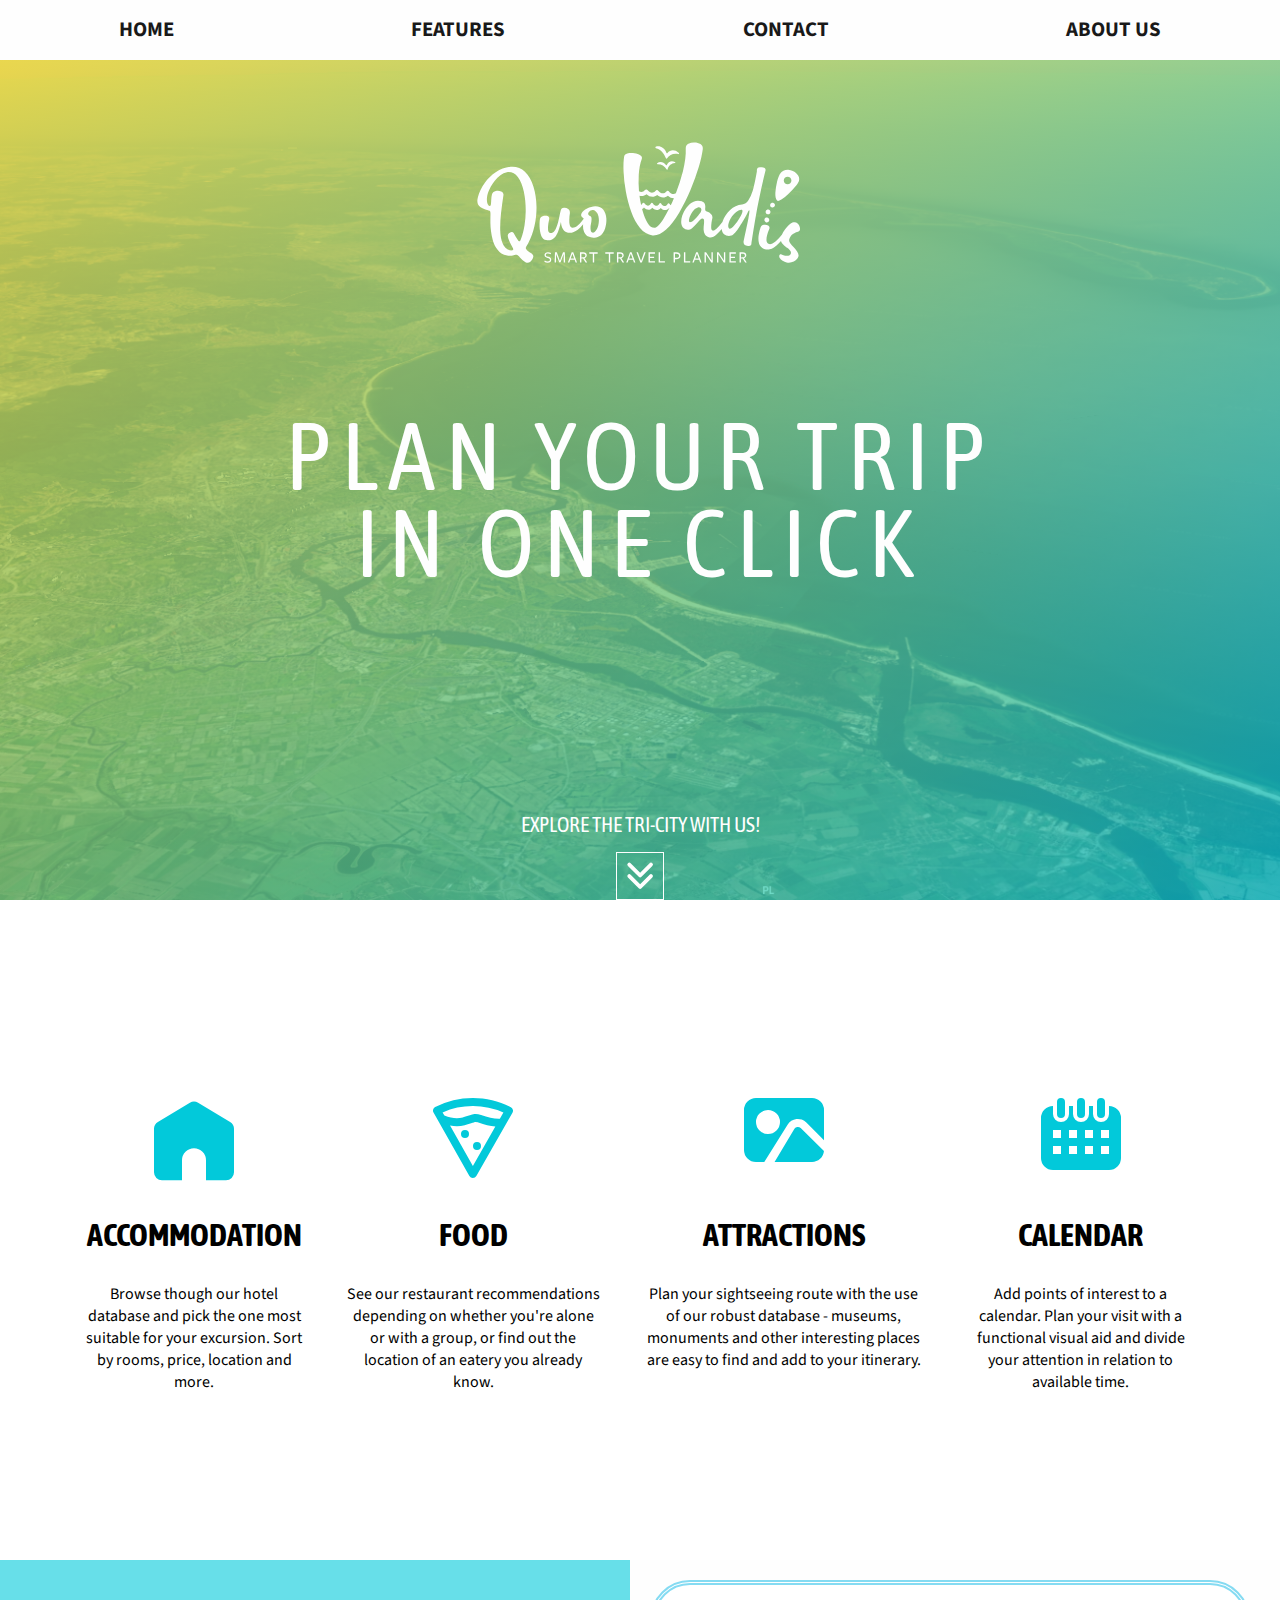
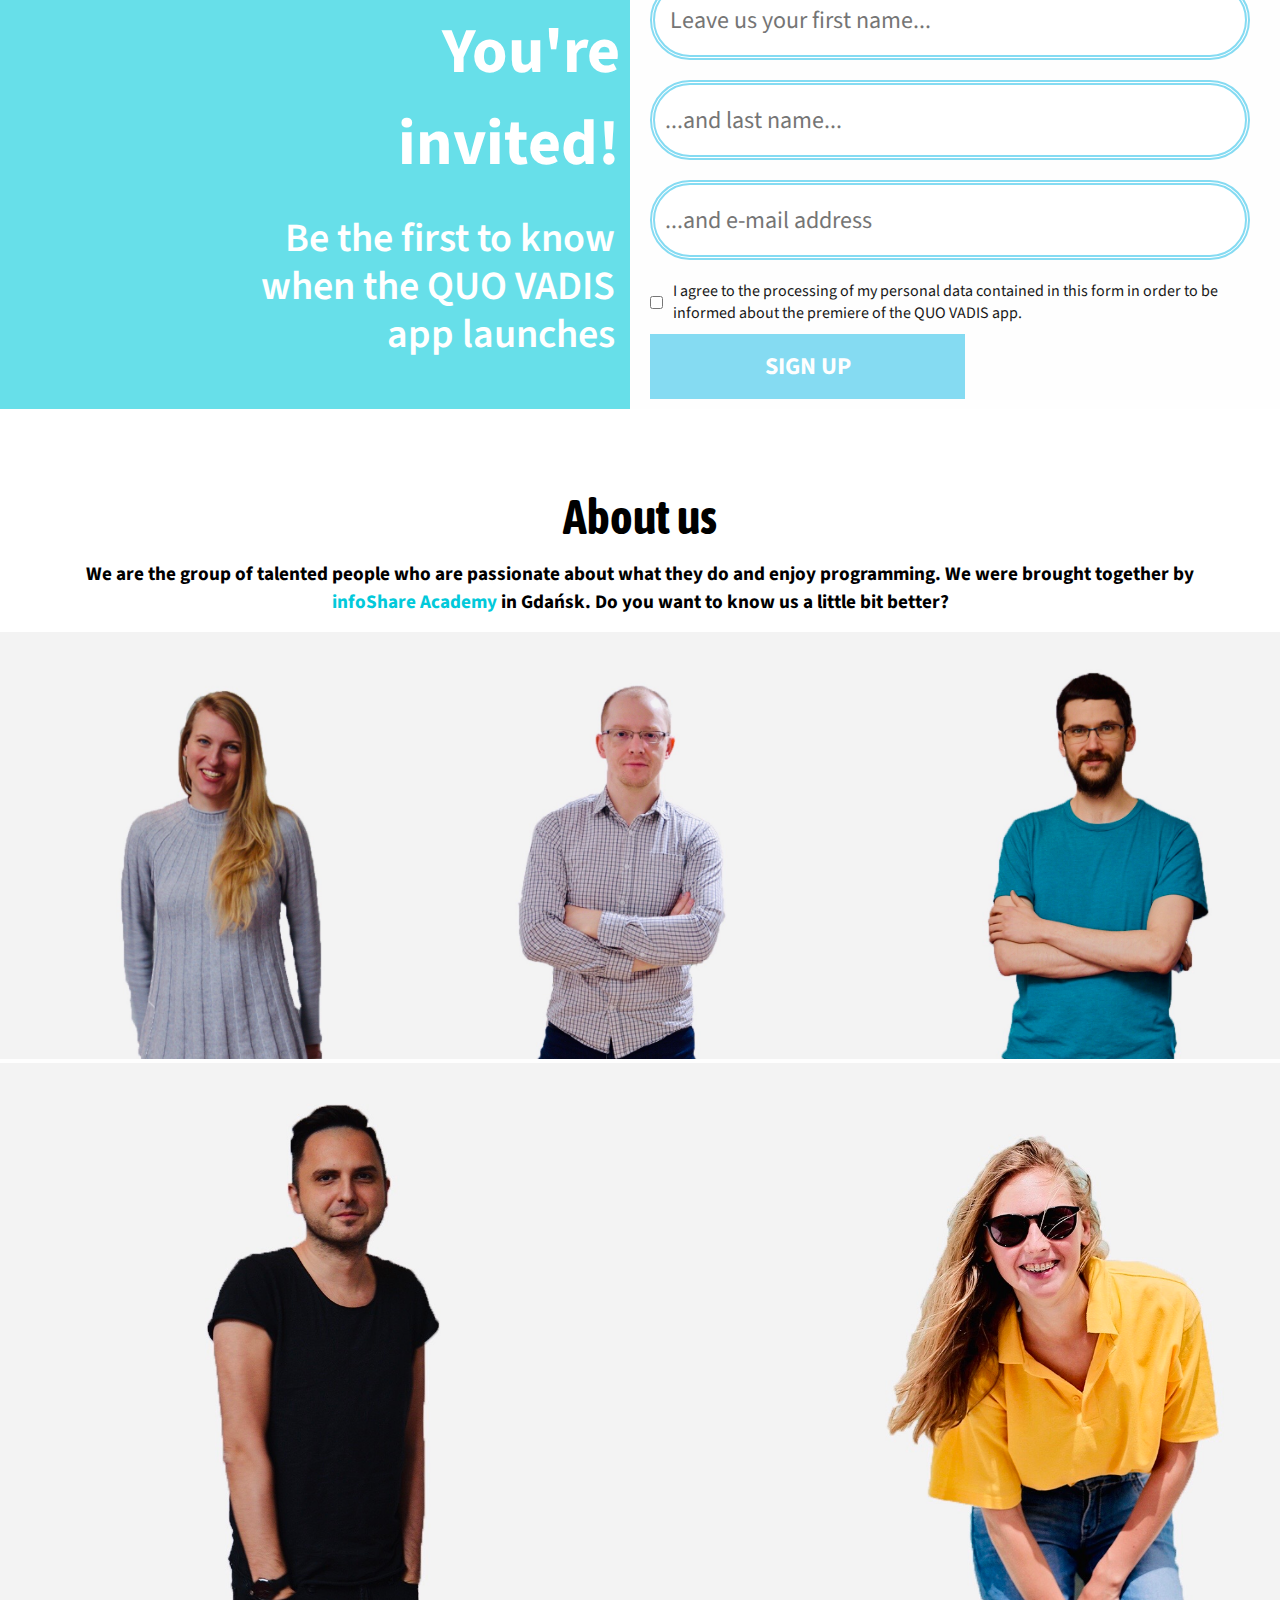
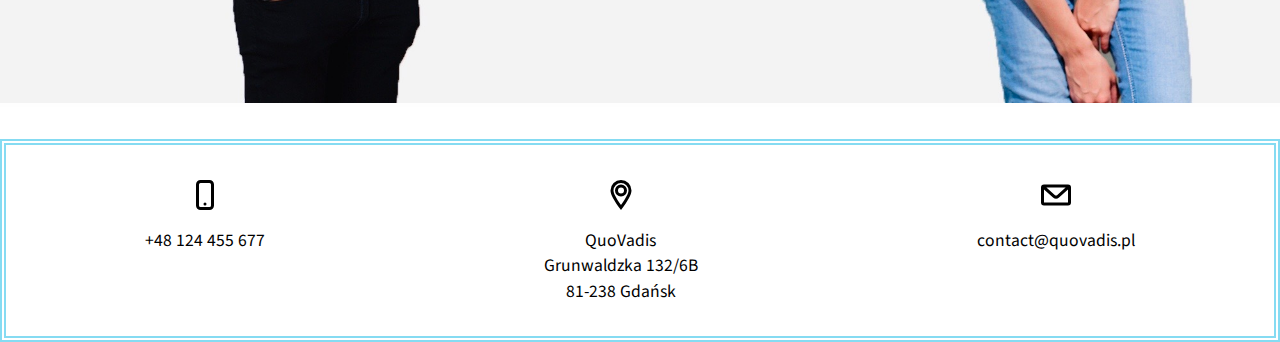
==== index.html @ a02b9165 "merge z master z 15.12" ====
<!DOCTYPE html>
<html lang="en">

<head>
  <meta charset="UTF-8">
  <meta name="viewport" content="width=device-width, initial-scale=1.0">
  <meta http-equiv="X-UA-Compatible" content="ie=edge">
  <title>Quo Vadis</title>
  <link href="https://fonts.googleapis.com/css?family=Source+Sans+Pro:200&display=swap" rel="stylesheet">
  <link href="https://fonts.googleapis.com/css?family=Asap+Condensed:600&display=swap" rel="stylesheet">
  <link rel="stylesheet" href="main.css">

</head>

<body>

  <!--NAV--> 
  <div class="navigation-title" id="navigationTitle">
      <div class="navigation-title__text">
          <svg class="navigation_icon" viewBox="-5 -7 24 24" width="24" height="24" preserveAspectRatio="xMinYMin"><path d='M1 0h5a1 1 0 1 1 0 2H1a1 1 0 1 1 0-2zm7 8h5a1 1 0 0 1 0 2H8a1 1 0 1 1 0-2zM1 4h12a1 1 0 0 1 0 2H1a1 1 0 1 1 0-2z' /></svg>
        </div>
    </div> 

  <nav class="navigation-container" id="navigationContainer">
    <div class="navigation-content">
      <ul class="navigation-list">
        <li class="navigation-list__item">
          <a class="navigation-link" href="#hero-section">
            <div class="navigation-link__text">Home</div>
          </a>
        </li>
        <li class="navigation-list__item">
          <a class="navigation-link" href="#features-container">
            <div class="navigation-link__text">Features</div>
          </a>
        </li>
        <li class="navigation-list__item">
          <a class="navigation-link" href="#contact-section">
            <div class="navigation-link__text">Contact</div>
          </a>
        </li>
        <li class="navigation-list__item">
          <a class="navigation-link" href="#about-us">
            <div class="navigation-link__text">About Us</div>
          </a>
        </li>
      </ul>
    </div>
  </nav>
  
  
   <!-- <div class="hero-section"></div> -->
 
   <section class="hero-section" id="hero-section">


    <div class="fullscreen-bg">
      <div class="fullscreen-bg__color-overlay"></div>
      <video loop muted autoplay poster="img/hero_background.png" class="fullscreen-bg__video">
        <source src="vid/video_header.mp4" type="video/mp4">
      </video>
    </div>

    <section class="hero-section__content">
      <div class="logo-container">
        <svg class="logo" xmlns="http://www.w3.org/2000/svg" x="0px" y="0px" viewBox="0 0 1605.7 582.4" style="enable-background:new 0 0 1605.7 582.4;" xml:space="preserve">
          <title>LOGO3c</title>
          <g id="NAPIS">
                <path d="M871.2,56.7c19.3,5.1,35.7,21.6,42.6,43c0.3,1.2,1.4,2.2,2.7,2.3c0.9,0,1.7-0.4,2.1-1.1c11.1-16.5,30-23.6,49.3-18.5
                  c1.3,0.4,2.6-0.3,2.9-1.6c0.3-1.3-0.1-2.6-1-3.5c-0.2-0.3-0.5-0.5-0.8-0.8c-15-14.8-36.5-14.3-48,1.1c-0.7,1-2.1,1.3-3.1,0.6
                  c-0.8-0.5-1.3-1.2-1.6-2c-0.1-0.3-0.2-0.6-0.4-1c-8-20.4-28.5-31.3-45.6-24.4l-0.2,0.1c-1.3,0.9-1.8,2.6-1,4
                  C869.5,55.8,870.2,56.5,871.2,56.7z"/>
                <path d="M914.4,129.1c-9.9-13.6-26.9-16.8-37.9-7c-0.6,0.5-0.8,1.3-0.7,2.1c0.1,1.3,1.2,2.2,2.4,2.3c14.9-1,30.1,7.5,39.4,22.2
                  c0.2,0.4,0.6,0.7,1,0.9c0.9,0.5,2,0.2,2.5-0.7c0.1-0.1,0.1-0.3,0.2-0.5c4.6-15.7,16.9-26.2,31.8-27.2c1-0.1,1.7-0.9,1.7-1.9
                  c0.1-1.1-0.4-2.1-1.3-2.6l-0.7-0.4c-13.9-7.6-29.3-1.6-34.5,13.3c-0.1,0.4-0.3,0.7-0.6,0.9c-0.9,0.7-2.1,0.5-2.8-0.4
                  c-0.1-0.1-0.1-0.2-0.2-0.3l0.2,0.1C914.7,129.7,914.6,129.4,914.4,129.1z"/>
                <path d="M306,158.7c-16.4-16.2-36.9-23.5-61.5-21.7c-22.6,2.2-44.2,9.9-63.1,22.5c-19.2,12.6-35.8,28.6-49,47.3
                  c-13.5,19.1-23.2,39.2-29.1,60.5c-3.9,14.3-3.5,25.4,1.2,33.8c4.7,8.2,13.9,14.6,28.1,19.2c4.3,1.1,7.8,2.3,10.7,3.1
                  c4.7,1.2,8.1,2.3,10.2,3.7c1.9,1.1,3.1,3.5,3.5,7c0.4,5.4,0.5,10.8,0.2,16.2c-0.2,7.3-0.2,17.4-0.2,30.7
                  c0.5,23.3,3.6,46.5,9.3,69.1c1.4,6.7,3.5,13.2,6.2,19.5c5.2,13.3,13.4,25.3,24,34.8c10.3,9.2,22.8,14.6,37.5,16.2
                  c8.1,0.7,16.2,0,24-2c0.9-0.2,1.9-0.6,2.7-0.8c4.3-1.2,7.7-1.6,10-1.2c2.4,0.5,5.5,2.9,9.2,7c0.9,0.9,1.7,2.1,2.7,3.1
                  c3.9,4.5,8.1,8.8,12.5,12.9c4.5,4.1,9.5,7.4,15,10c7,2.8,13.4,1.6,19.3-3.1c5.7-4.5,9.9-10.6,11.9-17.6c2.2-6.8,0.6-12.1-4.3-16
                  c-2.3-1.6-4.6-2.9-6.8-4.5c-0.5-0.3-0.9-0.6-1.4-0.8c-5-3.2-9.7-6.9-14.1-10.9c-1.3-1.4-2.6-2.9-3.7-4.5c-1.2-2-1.5-4.3-1-6.6
                  c0.5-2.1,1.3-4.1,2.5-6c2.8-4.2,5.3-8.4,7.7-12.7c12.4-23.7,21.6-49,27.2-75.2c5.9-26.3,8.7-53.2,8.6-80.1
                  c-0.4-31.7-4.9-61-13.1-88.1C334.7,196.4,322.4,174.7,306,158.7z M309.4,328.1c-0.2,20.6-1.9,41.1-5.1,61.5
                  c-3.1,20.3-8.3,40.2-15.4,59.4c-0.5,1.4-1.1,2.8-1.8,4.1c-0.6,1.3-1.3,2.6-2.2,3.7c-1.6,1.6-2.9,2.2-4.3,1.6
                  c-1.5-0.6-2.8-1.6-3.9-2.9c-7.2-10.5-13.7-21.5-19.5-32.8c-2-3.1-4.9-4.3-9-3.9c-4.1,0.7-8,2.5-11.1,5.3c-3.2,2.5-5.1,6.2-5.3,10.3
                  c0.6,6.4,2.8,14,6.7,22.8c3.9,8.6,7.4,15.8,10.7,21.7c0.5,0.7,0.9,1.5,1.2,2.2c1.2,1.9,2.3,3.9,3.5,6.2c1.1,1.8,1.7,4,1.6,6.2
                  c-0.1,2-1.4,3.6-3.3,4.1c-2.1,0.6-4.4,0.8-6.6,0.6c-1.9-0.1-3.8-0.4-5.7-0.8c-13.9-4.7-24.1-14.7-30.3-29.9
                  c-6.1-15.2-9.6-33.9-10.2-56.4c-0.5-24.4,0.7-48.8,3.5-73c2.9-26.4,6.4-52.9,10.5-79.7c0.5-7-2.8-12.1-10-15
                  c-7.3-3-15.3-3.6-23-1.8c-8,1.8-13.5,6.3-16.2,13.3c-2.2,8.8-3.5,17.9-3.7,27c-0.2,1.4-0.2,2.9-0.2,4.3c-0.2,3.5-0.5,7.2-0.8,11.1
                  c-0.3,3.9-1.3,6.4-2.7,7.8c-3.3,2.1-6.8,0.3-10.5-5.7c-3.5-6-5.1-15.4-4.1-28.3c0.8-13,6-28.9,16.2-47.8c5.1-9.2,11-17.9,17.6-26
                  c7.1-8.9,15.2-16.9,24.2-23.8c9-7.1,18.3-11.3,28.1-13.1c19.4-2.4,35,4.5,47.1,20.5c11.9,16,20.7,37.3,26,63.9
                  C307,272.2,309.7,300.1,309.4,328.1z"/>
                <path d="M657.3,360.4c-1-15.1-5.3-27.8-12.9-38.1c-7.7-10.4-19.6-15.5-35.4-15.3c-11.4,0.6-22.9,3.8-34.8,9.8
                  c-11.7,5.9-19.9,13.1-24.2,21.9c-2,4.9-2,8.6-0.4,11.5c1.6,2.6,3.7,4.9,6.1,6.8c1,0.7,2,1.6,2.9,2.5c0.4,0.6,0.7,1.2,0.9,1.8
                  c-3.1,4.5-6.4,8.9-9.9,13.2c-5.4,6.9-11.6,13-18.4,18.4c-6.8,5.2-13.5,7.8-20.1,7.2c-5.6-1.1-9.6-4.9-11.5-11.1s-2.7-14-2.3-23.2
                  c0.2-9.5,1.1-18.9,2.7-28.3c0.8-8.4-1.7-14.7-7.4-18.6c-5.4-3.7-11.9-5.3-18.4-4.7c-6.4,0.6-10.9,3.5-12.9,8.4
                  c-2.3,7.9-4.1,15.9-5.5,24c-1.9,9.9-4.3,20.3-7,31c-2.4,9.8-6,19.4-10.5,28.5c-4.5,8.2-10,13.7-16.8,16.4c-3.2,1.2-6.8,0.7-9.6-1.2
                  c-3.2-1.9-5.1-5.6-6.1-11.5c-0.6-8.8-0.2-17.7,1.2-26.4c1.5-9.1,2.7-15.6,3.5-19.1c0.2-0.2,0.2-0.4,0.2-0.6
                  c1-7.1-1.3-11.7-7.2-13.9c-5.8-2.4-12.3-2.4-19.1-0.4c-6.9,1.7-11.1,5.4-12.9,10.9c-2.1,8.2-2.7,20-2.3,35.2
                  c0.4,13.9,3.1,27.7,8,40.8c4.9,9.6,11.5,15.2,20.1,17c8.5,1.9,16.4,1.5,23.4-1.2c8.2-3.6,15-9.7,19.5-17.4
                  c5.2-8.4,9.2-17.4,12.1-26.8c3.1-9.6,5.2-17.6,6.8-24.4c1.2-4.5,1.8-7.2,2.2-8.2c0.2-0.9,0.4-0.6,0.2,1.6c0.4,4.6,1,9.2,2,13.7
                  c1.3,7,4.4,13.6,9,19.1c4.6,5.8,11.1,9.7,19.3,11.5c13.5,2.7,27.5-1.6,42.2-12.7c8.2-6.2,15.9-14,23.1-23.3
                  c-0.3,2.8-0.4,5.6-0.5,8.5c-0.4,7.4,1.2,15.6,4.7,24.4c4.3,9.6,10.6,16.4,18.8,20.3c8.2,4,17.4,5.6,26.4,4.5
                  c9.3-0.9,18.2-4.2,25.8-9.6c8.4-6.5,14.8-16.6,19.5-30.1C656.3,389.4,658.2,374.9,657.3,360.4z M614.6,409
                  c-6.3,9.6-12.3,13.7-18.2,11.9c-5.8-1.5-8.2-10.7-7.2-27.3c0.4-2.9,1-6.4,1.8-10.5c1.3-6.2,2.1-12.5,2.5-18.9
                  c0.4-6.3-1-10.8-4.1-13.3c-0.7-0.5-1.5-1-2.2-1.4c-1.8-0.9-3.5-2-5.1-3.3c-1.6-1.2-2.8-2.9-3.3-4.9c-0.4-2.1,0.3-4.7,2.3-7.6
                  c6-7.8,12.2-11.3,19.1-10.3c6.9,1,12.5,5.5,17.4,13.5c4.9,8.2,7.4,18.8,7.5,31.9C624.6,386,621,399.4,614.6,409z"/>
                <path d="M1020.2,237.8c13.7-32.4,25.7-65.6,35.8-99.3c9.1-31.4,14.9-57.7,17.4-78.5c0.5-9.2-2.8-16-10.1-20.7
                  c-7.3-4.5-15.9-6.9-25.9-7c-9.1-0.4-18.2,1.6-26.3,5.9c-7.4,4.1-11.4,10.4-11.3,18.6c1.3,28.7-2.9,62.1-12.4,100.3
                  c-8.2,32-18.3,63.5-30.2,94.3c-8.9,6.1-20.8,3.7-29.1-6.8l-0.3-0.4c-1.3-2-3.5-3.3-5.9-3.5c-2.2-0.1-4.4,0.9-5.7,2.7
                  c-8.8,11.6-23.9,10.8-33.9-1.6c-0.2-0.2-0.4-0.5-0.6-0.7c-1.4-2-3.5-3.3-5.9-3.5c-2.3-0.2-4.5,0.9-5.7,2.8c-3.3,4.4-7.6,7-12.1,7.9
                  c-0.1,0-0.2,0-0.3,0c-0.2,0-0.4,0.1-0.7,0.1c-0.7,0.1-1.4,0.1-2.1,0.2c-6.7,0.2-13.7-3.2-19.1-10.1l-0.3-0.4
                  c-1.3-2-3.5-3.3-5.9-3.5c-2.3-0.1-4.4,0.9-5.7,2.8c-6.6,8.7-16.8,10.4-25.8,5.5c-2.1-24.1-2.4-48.3-1-72.5
                  c1.9-25.6,6.1-48.2,13.3-67.8c1.7-6-0.5-11-7-15.2c-6.5-4.2-14.7-7.2-24.7-8.7c-9.2-1.7-18.7-1.6-27.9,0.1
                  c-8.5,1.9-14,5.9-16.3,11.9c-3.1,16.7-4.2,38.4-3.1,65.4c1.2,29.1,4.5,58.1,9.8,86.7c5.2,30.1,13,59.7,23.4,88.4
                  c10,27.9,22.8,51.2,38,70c15.3,18.6,33.5,29.3,54,31.9c19.5,1.2,38.9-7.1,58.6-25.3c19.7-18.3,38.3-42.4,56.3-72.8
                  C989.9,303.7,1006.2,271.2,1020.2,237.8z M903.4,361.9c-15.5,24.7-28.7,37.5-39.1,38.5c-10.6-0.1-20.3-7.1-29.1-21.2
                  s-16.5-32.5-22.6-55.5c-0.4-1.4-0.8-2.9-1.1-4.3c2.9-1.4,5.7-3.7,8.1-6.7c9.2,9.5,19.8,12,28.7,7.2c2.9-1.6,5.3-3.6,7.4-6.2
                  c2.9,3.1,6.3,5.6,10.1,7.4V321c9.3,4.3,18.9,2.2,26-6.5c12,12.4,26.3,12.8,36.1,0.9c0.3,0.3,0.6,0.6,0.9,1
                  C920.5,333.4,912,348.6,903.4,361.9z M935.2,303.1c-1.9-1.6-3.5-3.4-4.8-5.4c-1.4-2.1-3.1-3.2-4.8-3.2s-3.2,1-4.2,3
                  c-6.2,12.1-18.1,12-26.7-0.3l-0.2-0.4c-1.4-2.1-3.1-3.2-4.8-3.2s-3.2,1-4.2,3c-6.2,12.1-18.1,12-26.7-0.3c-0.1-0.1-0.2-0.2-0.3-0.4
                  c-1.4-2-3.1-3.2-4.8-3.2c-0.7,0-1.4,0.2-2,0.5l-0.1,0.1c-0.1,0.1-0.2,0.1-0.3,0.2c-0.8,0.5-1.5,1.3-2,2.3c-2.2,4.4-5.2,7.2-8.6,8.3
                  c-0.8,0.3-1.6,0.4-2.4,0.5v0.1c-5.2,0.6-11-2.4-15.7-9.2l-0.3-0.4c-1.4-2.1-3.1-3.2-4.8-3.2s-3.2,1-4.2,3c-1.7,3.2-3.7,5.6-6,7.1
                  c-2.9-13.2-5.2-26.6-7-40c10.5,3.1,21.4,1.1,30.2-6.3c14.4,13.2,32.6,14.4,46.1,3.1c3.6,3.4,7.9,6.2,12.5,8.1v-0.1
                  c11.5,4.8,23.8,3.1,33.6-5.1c7.9,7.3,17.1,10.9,26,10.8C944.2,283.3,939.7,293.5,935.2,303.1z"/>
                <path d="M1333.3,140.3c-6.3-1.2-12.8-1.1-19.1,0.4c-5.5,1.2-8.3,6.7-7.5,16.4c-7.6,42.1-13.7,70.6-18.8,85.6
                  c-4.3,13.7-10.3,26.8-17.8,39c-7,10.9-16.1,17.1-27.4,18.2c-19.5,1.7-36.6,9.5-51.4,23.3c-14.8,14-25.4,29.9-31.8,48
                  c-0.3,0.9-0.6,1.7-0.9,2.6c-1.4,2-2.8,3.9-4.2,5.9c-6.5,8.8-13.9,17-21.9,24.5c-7,6.3-12.4,9-16.6,8.3c-3.8-1.4-5.7-5.3-6.2-11.7
                  c-0.3-7,0.1-14.1,1.1-21c1.2-7.5,2.2-13.7,3.2-18.3c0.6-2.3,0.9-3.8,1-4.6c0-7.4-2.1-12.8-6.8-16.6c-4.3-3.7-9.1-6.6-14.4-8.7
                  c-4.6-2-7.7-4-9.3-6.1c-0.9-2.3-1.2-5.9-0.6-10.4c0.6-5.2,0.3-10.5-1-15.6c-1.5-5.4-6-9.7-13.7-13.2c-12.4-4.4-24.3-4-35.7,1.4
                  c-11.4,5.2-21.3,13.7-29.9,24.9c-8.5,10.8-14.9,23.1-19.1,36.2c-4.1,13-5.3,24.9-3.5,35.5c2,10.7,7.6,18.1,17.2,22.5
                  c10.5,3.5,20,2,28.7-4.7c8.7-6.7,16.5-14.6,23.3-23.2c3.6-4.5,7.5-8.8,11.7-12.9c3.5-3.6,7-5.4,10-5.5c4.1,0.3,6.4,2.9,6.8,7.7
                  c0.4,6,0.2,12.1-0.6,18.1c-1,7.5-1.4,15.1-1.2,22.6c0.3,7.8,2.1,14.6,5.9,20.6c3.7,6.2,10.4,10.3,20.1,12.5
                  c9.3,1.3,19.5-3.3,30.8-13.9c7.6-7.2,14.6-14.8,21.2-22.9c0.6,5.1,1.8,10,3.6,14.7c3.1,6.4,8.5,10.9,15.9,13.7
                  c7.2,2.6,15,2.8,22.3,0.3c4.9-2.2,10.6-6.6,16.7-13.5c6.3-6.9,11.9-14.3,16.8-22.2c4.9-7.9,8.7-14.2,11.6-18.7
                  c11.3-19,19.4-33.5,24.4-43.2c3.5-8.3,6.2-12.2,7.6-11.4c1.7,0.7,0.5,11.5-3.2,32.5c-3.9,21-11.1,55-21.4,102.4
                  c-0.4,7.2,2.1,12.4,7.7,15.5c5.7,3,11,4.2,16.1,3.3c5.2-0.7,8.4-2.9,9.6-6.7c3.1-22.3,9.5-62.2,19.2-120.2
                  c9.8-57.9,24-124.9,42.6-201C1344,144.9,1340.5,141.3,1333.3,140.3z M1064.8,331.8c-1.2,2.2-4.7,6.9-10.3,14.1
                  c-5.8,7.1-12.1,14-18.8,20.4c-6.8,6.4-12.7,9.7-17.7,9.9c-4.4-1.2-5.5-6.3-3.2-15.4c2.1-9.4,6.7-18.9,13.3-28.9
                  c6.8-9.8,14.6-16.4,23.8-19.2c5.8-1.4,10.4-0.2,13.3,3.6C1068.1,319.9,1067.9,325,1064.8,331.8z M1244.5,328.9
                  c-0.8,7.4-5,17-12.4,29.2c-6.8,11.5-14.7,22.4-23.4,32.5c-8.6,9.5-14.7,14-18.8,13.9c-5.9-2.1-8.1-8.4-6.1-19
                  c2.1-10.5,7-21.8,15.1-33.7c7.8-11.6,18.3-20.9,30.7-27.2C1240.4,320.1,1245.3,321.5,1244.5,328.9z"/>
                <path d="M1462.3,427.6c8.3-5.7,15.6-9.3,21.9-10.4c6.6-1.8,9.4-6.7,8.5-14.4c-0.7-7.6-4.1-14.5-10.2-20.7c-6-5.9-13.4-7.4-22.3-4.1
                  c-10,5.1-20.7,14.8-31.6,29c-6.1,8-10.8,15.7-14.1,23c-8.6,11.3-17.3,20.6-26.2,28c-12.8,10.5-22.6,14.7-29.2,12.4
                  c-6.6-3.3-10.3-8.4-10.9-15.7c-0.5-7.9,0.5-15.9,2.9-23.5c2.1-7.6,4.7-15.1,7.7-22.5c0.7-1.7,1.1-3.2,1.8-4.7
                  c1.8-6.2,0-10.9-5.2-13.9c-5.5-2.9-11.5-3.7-18.4-2.7c-6.7,1.3-11.5,5-14.1,11.1c-3.6,10.1-6.3,20.5-8,31.2
                  c-2.1,10.8-2.1,22-0.1,32.8c1.5,10,7.1,18.9,15.3,24.7c10.2,6.5,21,8.5,32.3,6s24-10.9,38.1-25.3c3.5-3.5,6.9-7.1,10.1-10.8
                  c1.3,4.3,3.5,8.4,6.5,11.8c5.3,6.1,11.3,11.6,17.9,16.2c0.7,0.7,1.5,1.3,2.3,1.8c4.2,3,8,6.3,11.6,10c3.7,4,5.3,8.2,5,12.7
                  c-1,5-3.6,8.1-7.6,9.8c-4,1.6-8.4,2.1-12.7,1.5c-3.1-0.3-6.2-0.8-9.2-1.5c-2.1-0.8-4-1.4-5.8-2.2c-1.8-0.8-3.9-1.3-5.8-2
                  c-3.2-0.7-5.7-0.2-7.6,1.7c-1.8,2-2.5,4.8-2,7.4c0,0.9,0.2,1.8,0.5,2.7c0.3,0.8,0.6,1.6,1,2.3c2.9,5.6,7.5,10.3,13,13.3
                  c5.4,3.4,11.3,5.8,17.4,7.3c10.4,2.2,21.2,0.8,30.7-3.8c10.3-4.6,17.1-12,20.4-22.5c1.1-6.6-0.6-13.4-5.2-20.1
                  c-4.9-7-10.4-13.6-16.3-19.8c-5.2-5.2-9.9-10.7-14.1-16.6c-3.9-5.4-5.4-10.5-4.7-15.3C1448.7,441.6,1454,433.3,1462.3,427.6z"/>
                <path d="M1412.5,278.5c10.7-7.1,20.6-15.1,29.8-24c10.4-9.8,20.2-20.1,29.4-31c8.4-10.3,13.8-18.1,16.2-24
                  c3.8-12.4,0.7-23.4-9.4-32.7c-9.9-9.7-22.1-15.1-36.7-16.4c-14.3-0.7-26.1,4.9-35.8,17.5c-4.1,6.8-8.5,18.5-12.3,34
                  c-3.8,15.6-6.2,31.5-7.3,47.5c-0.8,16,1.7,27.3,7.3,33.7C1397.2,286.1,1403.2,284.5,1412.5,278.5z M1439.2,179.9
                  c9.1,0,16.5,7.4,16.5,16.5s-7.4,16.5-16.5,16.5s-16.5-7.4-16.5-16.5S1430.1,179.9,1439.2,179.9z"/>
                <path d="M1367.2,319.4l-0.3,0.4c0,0,0,0,0.1,0L1367.2,319.4z"/>
                <path d="M1366.9,319.9L1366.9,319.9L1366.9,319.9z"/>
                <path d="M406.8,525c-6.9-1.8-10.6-3.4-10.6-7.8c0-3.6,2.6-6.5,8.9-6.5c4.1,0,8.1,1.3,11.6,3.6l2.1-5.2c-4.1-2.5-8.9-3.9-13.8-3.8
                  c-8.6,0-14.6,5-14.6,12.3c0,8.5,6.9,11.1,13.1,12.8c7.1,1.8,10.5,3.5,10.5,8c0,4.3-4,7.4-9.5,7.3c-4.6-0.1-9.1-1.5-12.8-4.2l-2,5.4
                  c4.4,2.7,9.4,4.2,14.6,4.2c9.2,0,15.4-5.5,15.4-13.1C419.7,529.8,413.2,526.7,406.8,525z"/>
                <polygon points="470.3,506.3 456.9,542.3 443.5,506.3 435.6,506.3 434.1,550.1 439.9,550.1 440.4,513.6 453.8,549.4 459.8,549.4 
                  473.1,513.6 473.5,550.1 479.5,550.1 478.1,506.3 	"/>
                <path d="M507.7,506.3L491.3,550h6.1l4.1-11.5h19l4.1,11.5h6.1l-16.2-43.7H507.7z M503.4,533.1l7.6-20.7l7.4,20.7H503.4z"/>
                <path d="M572.8,519.1c0-7.8-5.5-12.8-16.1-12.8h-13.2V550h6v-16.9l7.5-0.5l10.6,17.4h7.1l-11.8-18.3
                  C569,529.8,572.8,525.7,572.8,519.1z M556.7,527.7l-7.1,0.3v-16.2h6.4c6.6,0,10.8,2.4,10.8,7.6
                  C566.8,524.7,562.4,527.5,556.7,527.7z"/>
                <polygon points="583.4,511.9 598.8,511.9 598.8,550.1 604.7,550.1 604.7,511.9 619.9,511.9 619.9,506.3 583.4,506.3 	"/>
                <polygon points="652.6,511.9 667.9,511.9 667.9,550.1 673.8,550.1 673.8,511.9 689.1,511.9 689.1,506.3 652.6,506.3 	"/>
                <path d="M732.2,519.1c0-7.8-5.5-12.8-16.1-12.8H703V550h6l-0.1-16.9l7.5-0.5L727,550h7.1l-11.8-18.3
                  C728.4,529.8,732.2,525.7,732.2,519.1z M716.2,527.7l-7.1,0.3v-16.2h6.4c6.6,0,10.8,2.4,10.8,7.6
                  C726.3,524.7,721.9,527.5,716.2,527.7z"/>
                <path d="M759.4,506.2L759.4,506.2L743,550h6.2l4.1-11.5h19l4.1,11.5h6.1l-16.3-43.8L759.4,506.2L759.4,506.2z M755.2,533.1
                  l7.6-20.7l7.4,20.7H755.2z"/>
                <polygon points="807.1,543.7 793.5,506.3 787.4,506.3 803.5,550 810.4,550 826.9,506.3 820.7,506.3 	"/>
                <polygon points="839.3,550 867,550 867,544.5 845.2,544.5 845.2,530.8 863.3,530.8 863.3,525.3 845.2,525.3 845.2,511.8 867,511.8 
                  867,506.3 839.3,506.3 	"/>
                <polygon points="888.9,506.3 882.9,506.3 882.9,550 910,550.1 910,544.5 888.9,544.5 	"/>
                <path d="M959.5,506.3h-12.1v43.8h6v-14.5l5.7-0.1c11-0.2,17.8-5.2,17.8-15.1C976.9,512.3,971.5,506.3,959.5,506.3z M959.8,529.8
                  l-6.4,0.1v-18.1h5.9c7.7,0,11.6,3,11.6,8.9C970.9,526.4,967.1,529.7,959.8,529.8z"/>
                <polygon points="998,506.3 992,506.3 992,550 1019.1,550.1 1019.1,544.5 998,544.5 	"/>
                <path d="M1044.8,506.2L1044.8,506.2l-16.4,43.8h6.2l4.1-11.5h19l4.1,11.5h6.1l-16.3-43.8L1044.8,506.2L1044.8,506.2z M1040.6,533.1
                  l7.6-20.7l7.4,20.7H1040.6z"/>
                <polygon points="1110.8,541.6 1087.5,506.3 1080.9,506.3 1080.9,550.1 1086.7,550.1 1086.7,514.8 1110.1,550.5 1116.5,550.5 
                  1116.5,506.3 1110.8,506.3 	"/>
                <polygon points="1164.6,541.6 1141.3,506.3 1134.7,506.3 1134.7,550.1 1140.5,550.1 1140.5,514.8 1163.9,550.5 1170.3,550.5 
                  1170.3,506.3 1164.5,506.3 	"/>
                <polygon points="1188.3,550 1216,550 1216,544.5 1194.2,544.5 1194.2,530.8 1212.3,530.8 1212.3,525.3 1194.2,525.3 1194.2,511.8 
                  1216,511.8 1216,506.3 1188.3,506.3 	"/>
                <path d="M1261.1,519.1c0-7.8-5.5-12.8-16.1-12.8h-13.1V550h6l-0.1-16.9l7.5-0.5l10.6,17.4h7.1l-11.8-18.3
                  C1257.3,529.8,1261.1,525.7,1261.1,519.1z M1245.1,527.7l-7.1,0.3v-16.2h6.4c6.6,0,10.8,2.4,10.8,7.6
                  C1255.2,524.7,1250.8,527.5,1245.1,527.7z"/>
                <path d="M1339.9,362.5c-2.3,5.3,0.2,11.3,5.5,13.7c5.3,2.3,11.4,0,13.8-5.3c2.3-5.3-0.1-11.4-5.5-13.7
                  C1348.4,355,1342.3,357.2,1339.9,362.5z"/>
                <path d="M1350.7,341.3c5.3,2.3,11.4,0,13.8-5.3c2.3-5.3-0.1-11.4-5.5-13.7c-5.3-2.3-11.4,0-13.8,5.3
                  C1343,332.9,1345.4,339,1350.7,341.3z"/>
                <path d="M1370.1,312c5.3,2.3,11.4,0,13.8-5.3c2.3-5.3-0.1-11.4-5.5-13.7c-5.3-2.3-11.4,0-13.8,5.3
                  C1362.3,303.6,1364.8,309.7,1370.1,312z"/>
              </g>
              </svg>
              
      </div>
      <p class="hero-section__description">PLAN YOUR TRIP </br> IN ONE CLICK </p>
      
      <div class="hero-section__description-icon">
        <p class="hero-section__description-help">EXPLORE THE TRI-CITY WITH US!</p>
        <a href="#contact-section" class="hero-section__desctiption-icon-link">
          <svg class="scroll-arrow" xmlns="http://www.w3.org/2000/svg" viewBox="-5 -5 24 24" width="24" height="24"
            preserveAspectRatio="xMinYMin" class="jam jam-chevrons-down">
            <path
              d='M7.071 5.314l4.95-4.95a1 1 0 1 1 1.414 1.414L7.778 7.435a1 1 0 0 1-1.414 0L.707 1.778A1 1 0 1 1 2.121.364l4.95 4.95zm0 6l4.95-4.95a1 1 0 1 1 1.414 1.414l-5.657 5.657a1 1 0 0 1-1.414 0L.707 7.778a1 1 0 1 1 1.414-1.414l4.95 4.95z' />
          </svg>
        </a>
      </div>
    </section>
  </section>

  <!--FEATURES-->
<div class="features-container" id="features-container">
    <div class="features-accommodation">
        <svg class="features-accommodation__icon" xmlns="http://www.w3.org/2000/svg" viewBox="-2 -2 24 24" preserveAspectRatio="xMinYMin"><path d='M13 20.565v-5a3 3 0 0 0-6 0v5H2a2 2 0 0 1-2-2V7.697a2 2 0 0 1 .971-1.715l8-4.8a2 2 0 0 1 2.058 0l8 4.8A2 2 0 0 1 20 7.697v10.868a2 2 0 0 1-2 2h-5z' /></svg>
        <h3 class="features-accommodation__title">Accommodation</h3>
        <p class="features-accommodation__text">
            Browse though our hotel database and pick the one most suitable for your excursion. Sort by rooms, price, location and more.
          </p>  
    </div>
    <div class="features-food">
        <svg class="features-food__icon" xmlns="http://www.w3.org/2000/svg" viewBox="-2 -2 24 24" preserveAspectRatio="xMinYMin"><path d='M4.258 6.884L9.97 16.977l5.618-9.83c-1.33-.105-2.712-.453-4.242-.992-.395-.14-.598-.171-.78-.148-.154.02-1.723.569-2.643.802-1.161.294-2.384.317-3.665.075zm-1.41-2.49c1.702.67 3.224.82 4.584.476.738-.187 2.478-.796 2.883-.847.529-.067 1.03.01 1.696.245 1.774.626 3.296.956 4.703.909l.887-1.552A18.559 18.559 0 0 0 9.966 2a18.56 18.56 0 0 0-7.569 1.596l.451.797zM.542 2.268A20.508 20.508 0 0 1 9.966 0c3.362 0 6.606.8 9.496 2.306a1 1 0 0 1 .406 1.383l-9.034 15.807a1 1 0 0 1-1.738-.004L.13 3.65a1 1 0 0 1 .412-1.38zM8 10a1 1 0 1 1 0-2 1 1 0 0 1 0 2zm3 3a1 1 0 1 1 0-2 1 1 0 0 1 0 2z'/></svg>
        <h3 class="features-food__title">Food</h3>
        <p class="features-food__text">
            See our restaurant recommendations depending on whether you're alone or with a group, or find out the location of an eatery you already know.
        </p>
    </div>
    <div class="features-attractions">
        <svg class="features-attractions__icon" xmlns="http://www.w3.org/2000/svg" viewBox="-2 -2 24 24"  preserveAspectRatio="xMinYMin"><path d='M20 10.536l-4.416-4.44a3 3 0 0 0-4.69.582L5.072 16H3a3 3 0 0 1-3-3V3a3 3 0 0 1 3-3h14a3 3 0 0 1 3 3v7.536zm-.011 2.724A3 3 0 0 1 17 16H7.64l4.969-8.293a1 1 0 0 1 1.563-.195l5.817 5.748zM6 9a3 3 0 1 0 0-6 3 3 0 0 0 0 6z' /></svg>
        <h3 class="features-attractions__title">Attractions</h3>
        <p class="features-attractions__text">
            Plan your sightseeing route with the use of our robust database - museums, monuments and other interesting places are easy to find and add to your itinerary.
        </p>   
    </div>
    <div class="features-calendar">
        <svg class="features-calendar__icon" xmlns="http://www.w3.org/2000/svg" viewBox="-2 -2 24 24"  preserveAspectRatio="xMinYMin"><path d='M17 2a3 3 0 0 1 3 3v10a3 3 0 0 1-3 3H3a3 3 0 0 1-3-3V5a3 3 0 0 1 3-3v2a2 2 0 1 0 4 0V2h1v2a2 2 0 1 0 4 0V2h1v2a2 2 0 1 0 4 0V2zM3 8v2h2V8H3zm0 4v2h2v-2H3zm12 0v2h2v-2h-2zm0-4v2h2V8h-2zM7 8v2h2V8H7zm4 0v2h2V8h-2zm0 4v2h2v-2h-2zm-4 0v2h2v-2H7zM5 0a1 1 0 0 1 1 1v3a1 1 0 1 1-2 0V1a1 1 0 0 1 1-1zm10 0a1 1 0 0 1 1 1v3a1 1 0 0 1-2 0V1a1 1 0 0 1 1-1zm-5 0a1 1 0 0 1 1 1v3a1 1 0 0 1-2 0V1a1 1 0 0 1 1-1z' /></svg>
        <h3 class="features-calendar__title">Calendar</h3>
        <p class="features-calendar__text">
            Add points of interest to a calendar. Plan your visit with a functional visual aid and divide your attention in relation to available time.
        </p>
    </div>
  </div>
  

  <section class="contact-section" id="contact-section">

    <section class="data-form">

      <div class="data-form__info">
        <div class="data-form__info-background">

          <h2 class="data-form__header">You're invited!</h2>

          <p class="data-form__text-info">Be the first to know when the QUO VADIS app launches</p>

        </div>
      </div>

      <form action="_blank" class="data-form__form">
        <input class="data-box" type="text" name="firstname" placeholder=" Leave us your first name..." required>
        <input class="data-box" type="text" name="lastname" placeholder="...and last name..." required>
        <input class="data-box" type="email" placeholder="...and e-mail address" name="emailaddress" required>
        <div class="agreement-block"><input class="checkbox" type="checkbox" name="agreement" required><span class="agreement-text">I agree to the processing of my personal data contained in this form in order to be informed about the premiere of the QUO VADIS app.</span></div>
        <input class="submit-input" type="submit" value="SIGN UP">
      </form>

    </section>

 </section>

 
<!-- <div class="team-section"></div> -->
<section class="team-section">
  <div class="team-section__description" id="about-us">
    <h2 class="team-section__title">About us</h2>
    <h3 class="team-section__story"> We are the group of talented people who are passionate about what they do and enjoy programming. We were brought together by <a href="https://infoshareacademy.com/" target="_blank" class="link">infoShare Academy</a> in Gdańsk. Do you want to know us a little bit better?</h3>
  </div>
  <div class="team-section__container1">
      <div class="team-member">
        <img class="team-member__photo" src="img/Ada1-1.JPG" alt="">
        <div class="team-member__content">
          <h3 class="team-member__name">Adrianna<br>Musialik</h3>
          <h4 class="team-member__description">#mastermind</h4>
          <div class="team-member__icons">
              <a href="https://github.com/AdriannaMusialik" target="_blank"> <svg class="team-member__icon" xmlns="http://www.w3.org/2000/svg" viewBox="-2 -2 24 24" width="24" height="24" preserveAspectRatio="xMinYMin"><path d='M8.18 15.008c.12 0 .211-.004.271-.012a.317.317 0 0 0 .18-.107c.06-.063.09-.154.09-.274l-.004-.557c-.003-.355-.004-.637-.004-.844l-.188.033a2.41 2.41 0 0 1-.455.028 3.498 3.498 0 0 1-.57-.057 1.276 1.276 0 0 1-.548-.246 1.04 1.04 0 0 1-.36-.503l-.082-.189a2.046 2.046 0 0 0-.258-.417.989.989 0 0 0-.357-.312l-.057-.04a.602.602 0 0 1-.106-.1.455.455 0 0 1-.074-.114c-.016-.038-.003-.07.04-.094a.533.533 0 0 1 .238-.037l.164.025c.11.021.245.087.406.196.16.11.293.251.397.426.126.224.277.395.455.512a.964.964 0 0 0 .536.176c.18 0 .336-.013.467-.04a1.63 1.63 0 0 0 .369-.124c.049-.365.182-.647.4-.843a5.61 5.61 0 0 1-.839-.148 3.346 3.346 0 0 1-.77-.32 2.204 2.204 0 0 1-.66-.548c-.174-.219-.317-.505-.43-.86a4.09 4.09 0 0 1-.167-1.229c0-.66.216-1.223.647-1.687-.202-.497-.183-1.054.057-1.671.159-.05.394-.013.705.11.311.123.54.228.684.316.145.087.26.16.348.22a5.814 5.814 0 0 1 1.573-.212c.54 0 1.065.07 1.573.213l.31-.197c.214-.13.465-.251.754-.36.29-.11.511-.14.664-.09.246.617.268 1.174.065 1.67.432.465.648 1.027.648 1.688 0 .464-.056.875-.168 1.233-.112.358-.257.644-.434.86a2.29 2.29 0 0 1-.664.545 3.342 3.342 0 0 1-.77.32 5.605 5.605 0 0 1-.84.147c.284.245.426.633.426 1.163v1.957c0 .093.014.168.041.226a.226.226 0 0 0 .131.119c.06.021.114.035.16.04.047.006.113.009.2.009h-1.966-2.227z'/><path d='M4 2a2 2 0 0 0-2 2v12a2 2 0 0 0 2 2h12a2 2 0 0 0 2-2V4a2 2 0 0 0-2-2H4zm0-2h12a4 4 0 0 1 4 4v12a4 4 0 0 1-4 4H4a4 4 0 0 1-4-4V4a4 4 0 0 1 4-4z'/><title>my GitHub</title></svg></a>
              <a href="www.linkedin.com/in/adriannamusialik" target="_blank"> <svg class="team-member__icon" xmlns="http://www.w3.org/2000/svg" viewBox="-2 -2 24 24" width="24" height="24" preserveAspectRatio="xMinYMin"><path d='M15 11.13v3.697h-2.143v-3.45c0-.866-.31-1.457-1.086-1.457-.592 0-.945.398-1.1.784-.056.138-.071.33-.071.522v3.601H8.456s.029-5.842 0-6.447H10.6v.913l-.014.021h.014v-.02c.285-.44.793-1.066 1.932-1.066 1.41 0 2.468.922 2.468 2.902zM6.213 5.271C5.48 5.271 5 5.753 5 6.385c0 .62.466 1.115 1.185 1.115h.014c.748 0 1.213-.496 1.213-1.115-.014-.632-.465-1.114-1.199-1.114zm-1.086 9.556h2.144V8.38H5.127v6.447z'/><path d='M4 2a2 2 0 0 0-2 2v12a2 2 0 0 0 2 2h12a2 2 0 0 0 2-2V4a2 2 0 0 0-2-2H4zm0-2h12a4 4 0 0 1 4 4v12a4 4 0 0 1-4 4H4a4 4 0 0 1-4-4V4a4 4 0 0 1 4-4z'/><title>my LinkedIn</title></svg></a>
              <a href="mailto:AdriannaMusialik@quovadis.com?subject=Hi!"> <svg class="team-member__icon" xmlns="http://www.w3.org/2000/svg" viewBox="-2 -2 24 24" width="24" height="24" preserveAspectRatio="xMinYMin"><path d='M7.188 9.034a2.972 2.972 0 0 0 .028 2.01 2.973 2.973 0 0 0 4.285 1.522 2.98 2.98 0 0 0 1.283-1.522H10.11V9.066h4.803a5.005 5.005 0 0 1-1.783 4.833A5 5 0 1 1 10 5c1.213.001 2.326.433 3.191 1.152l-1.62 1.326a2.974 2.974 0 0 0-4.384 1.557h.001z'/><path d='M4 2a2 2 0 0 0-2 2v12a2 2 0 0 0 2 2h12a2 2 0 0 0 2-2V4a2 2 0 0 0-2-2H4zm0-2h12a4 4 0 0 1 4 4v12a4 4 0 0 1-4 4H4a4 4 0 0 1-4-4V4a4 4 0 0 1 4-4z'/><title>Send me a message</title></svg></a>
          </div>
        </div>
      </div>
      <div class="team-member">
          <img class="team-member__photo" src="img/Daniel1-1.JPG" alt="">
          <div class="team-member__content">
            <h3 class="team-member__name">Daniel<br>Żyła</h3>
            <h4 class="team-member__description">#bladerunner</h4>
            <div class="team-member__icons">
              <a href="https://github.com/danielzyla" target="_blank"> <svg class="team-member__icon" xmlns="http://www.w3.org/2000/svg" viewBox="-2 -2 24 24" width="24" height="24" preserveAspectRatio="xMinYMin"><path d='M8.18 15.008c.12 0 .211-.004.271-.012a.317.317 0 0 0 .18-.107c.06-.063.09-.154.09-.274l-.004-.557c-.003-.355-.004-.637-.004-.844l-.188.033a2.41 2.41 0 0 1-.455.028 3.498 3.498 0 0 1-.57-.057 1.276 1.276 0 0 1-.548-.246 1.04 1.04 0 0 1-.36-.503l-.082-.189a2.046 2.046 0 0 0-.258-.417.989.989 0 0 0-.357-.312l-.057-.04a.602.602 0 0 1-.106-.1.455.455 0 0 1-.074-.114c-.016-.038-.003-.07.04-.094a.533.533 0 0 1 .238-.037l.164.025c.11.021.245.087.406.196.16.11.293.251.397.426.126.224.277.395.455.512a.964.964 0 0 0 .536.176c.18 0 .336-.013.467-.04a1.63 1.63 0 0 0 .369-.124c.049-.365.182-.647.4-.843a5.61 5.61 0 0 1-.839-.148 3.346 3.346 0 0 1-.77-.32 2.204 2.204 0 0 1-.66-.548c-.174-.219-.317-.505-.43-.86a4.09 4.09 0 0 1-.167-1.229c0-.66.216-1.223.647-1.687-.202-.497-.183-1.054.057-1.671.159-.05.394-.013.705.11.311.123.54.228.684.316.145.087.26.16.348.22a5.814 5.814 0 0 1 1.573-.212c.54 0 1.065.07 1.573.213l.31-.197c.214-.13.465-.251.754-.36.29-.11.511-.14.664-.09.246.617.268 1.174.065 1.67.432.465.648 1.027.648 1.688 0 .464-.056.875-.168 1.233-.112.358-.257.644-.434.86a2.29 2.29 0 0 1-.664.545 3.342 3.342 0 0 1-.77.32 5.605 5.605 0 0 1-.84.147c.284.245.426.633.426 1.163v1.957c0 .093.014.168.041.226a.226.226 0 0 0 .131.119c.06.021.114.035.16.04.047.006.113.009.2.009h-1.966-2.227z'/><path d='M4 2a2 2 0 0 0-2 2v12a2 2 0 0 0 2 2h12a2 2 0 0 0 2-2V4a2 2 0 0 0-2-2H4zm0-2h12a4 4 0 0 1 4 4v12a4 4 0 0 1-4 4H4a4 4 0 0 1-4-4V4a4 4 0 0 1 4-4z'/><title>my GitHub</title></svg></a>
              <a href="https://www.linkedin.com/in/danielzyla" target="_blank"> <svg class="team-member__icon" xmlns="http://www.w3.org/2000/svg" viewBox="-2 -2 24 24" width="24" height="24" preserveAspectRatio="xMinYMin"><path d='M15 11.13v3.697h-2.143v-3.45c0-.866-.31-1.457-1.086-1.457-.592 0-.945.398-1.1.784-.056.138-.071.33-.071.522v3.601H8.456s.029-5.842 0-6.447H10.6v.913l-.014.021h.014v-.02c.285-.44.793-1.066 1.932-1.066 1.41 0 2.468.922 2.468 2.902zM6.213 5.271C5.48 5.271 5 5.753 5 6.385c0 .62.466 1.115 1.185 1.115h.014c.748 0 1.213-.496 1.213-1.115-.014-.632-.465-1.114-1.199-1.114zm-1.086 9.556h2.144V8.38H5.127v6.447z'/><path d='M4 2a2 2 0 0 0-2 2v12a2 2 0 0 0 2 2h12a2 2 0 0 0 2-2V4a2 2 0 0 0-2-2H4zm0-2h12a4 4 0 0 1 4 4v12a4 4 0 0 1-4 4H4a4 4 0 0 1-4-4V4a4 4 0 0 1 4-4z'/><title>my LinkedIn</title></svg></a>
              <a href="mailto:DanielZyla@quovadis.com?subject=Hi!"> <svg class="team-member__icon" xmlns="http://www.w3.org/2000/svg" viewBox="-2 -2 24 24" width="24" height="24" preserveAspectRatio="xMinYMin"><path d='M7.188 9.034a2.972 2.972 0 0 0 .028 2.01 2.973 2.973 0 0 0 4.285 1.522 2.98 2.98 0 0 0 1.283-1.522H10.11V9.066h4.803a5.005 5.005 0 0 1-1.783 4.833A5 5 0 1 1 10 5c1.213.001 2.326.433 3.191 1.152l-1.62 1.326a2.974 2.974 0 0 0-4.384 1.557h.001z'/><path d='M4 2a2 2 0 0 0-2 2v12a2 2 0 0 0 2 2h12a2 2 0 0 0 2-2V4a2 2 0 0 0-2-2H4zm0-2h12a4 4 0 0 1 4 4v12a4 4 0 0 1-4 4H4a4 4 0 0 1-4-4V4a4 4 0 0 1 4-4z'/><title>Send me a message</title></svg></a>
          </div>
          </div>
        </div>
        <div class="team-member">
            <img class="team-member__photo" src="img/Maciek1-1.JPG" alt="">
            <div class="team-member__content">
              <h3 class="team-member__name">Maciej<br>Grabowy</h3>
              <h4 class="team-member__description">#silverhand</h4>
              <div class="team-member__icons">
                <a href="https://github.com/maciejgrabowy" target="_blank"> <svg class="team-member__icon" xmlns="http://www.w3.org/2000/svg" viewBox="-2 -2 24 24" width="24" height="24" preserveAspectRatio="xMinYMin"><path d='M8.18 15.008c.12 0 .211-.004.271-.012a.317.317 0 0 0 .18-.107c.06-.063.09-.154.09-.274l-.004-.557c-.003-.355-.004-.637-.004-.844l-.188.033a2.41 2.41 0 0 1-.455.028 3.498 3.498 0 0 1-.57-.057 1.276 1.276 0 0 1-.548-.246 1.04 1.04 0 0 1-.36-.503l-.082-.189a2.046 2.046 0 0 0-.258-.417.989.989 0 0 0-.357-.312l-.057-.04a.602.602 0 0 1-.106-.1.455.455 0 0 1-.074-.114c-.016-.038-.003-.07.04-.094a.533.533 0 0 1 .238-.037l.164.025c.11.021.245.087.406.196.16.11.293.251.397.426.126.224.277.395.455.512a.964.964 0 0 0 .536.176c.18 0 .336-.013.467-.04a1.63 1.63 0 0 0 .369-.124c.049-.365.182-.647.4-.843a5.61 5.61 0 0 1-.839-.148 3.346 3.346 0 0 1-.77-.32 2.204 2.204 0 0 1-.66-.548c-.174-.219-.317-.505-.43-.86a4.09 4.09 0 0 1-.167-1.229c0-.66.216-1.223.647-1.687-.202-.497-.183-1.054.057-1.671.159-.05.394-.013.705.11.311.123.54.228.684.316.145.087.26.16.348.22a5.814 5.814 0 0 1 1.573-.212c.54 0 1.065.07 1.573.213l.31-.197c.214-.13.465-.251.754-.36.29-.11.511-.14.664-.09.246.617.268 1.174.065 1.67.432.465.648 1.027.648 1.688 0 .464-.056.875-.168 1.233-.112.358-.257.644-.434.86a2.29 2.29 0 0 1-.664.545 3.342 3.342 0 0 1-.77.32 5.605 5.605 0 0 1-.84.147c.284.245.426.633.426 1.163v1.957c0 .093.014.168.041.226a.226.226 0 0 0 .131.119c.06.021.114.035.16.04.047.006.113.009.2.009h-1.966-2.227z'/><path d='M4 2a2 2 0 0 0-2 2v12a2 2 0 0 0 2 2h12a2 2 0 0 0 2-2V4a2 2 0 0 0-2-2H4zm0-2h12a4 4 0 0 1 4 4v12a4 4 0 0 1-4 4H4a4 4 0 0 1-4-4V4a4 4 0 0 1 4-4z'/><title>my GitHub</title></svg></a>
              <a href="https://www.linkedin.com/in/maciej-grabowy-46b0aa108" target="_blank"> <svg class="team-member__icon" xmlns="http://www.w3.org/2000/svg" viewBox="-2 -2 24 24" width="24" height="24" preserveAspectRatio="xMinYMin"><path d='M15 11.13v3.697h-2.143v-3.45c0-.866-.31-1.457-1.086-1.457-.592 0-.945.398-1.1.784-.056.138-.071.33-.071.522v3.601H8.456s.029-5.842 0-6.447H10.6v.913l-.014.021h.014v-.02c.285-.44.793-1.066 1.932-1.066 1.41 0 2.468.922 2.468 2.902zM6.213 5.271C5.48 5.271 5 5.753 5 6.385c0 .62.466 1.115 1.185 1.115h.014c.748 0 1.213-.496 1.213-1.115-.014-.632-.465-1.114-1.199-1.114zm-1.086 9.556h2.144V8.38H5.127v6.447z'/><path d='M4 2a2 2 0 0 0-2 2v12a2 2 0 0 0 2 2h12a2 2 0 0 0 2-2V4a2 2 0 0 0-2-2H4zm0-2h12a4 4 0 0 1 4 4v12a4 4 0 0 1-4 4H4a4 4 0 0 1-4-4V4a4 4 0 0 1 4-4z'/><title>my LinkedIn</title></svg></a>
              <a href="mailto:MaciejGrabowy@quovadis.com?subject=Hi!"> <svg class="team-member__icon" xmlns="http://www.w3.org/2000/svg" viewBox="-2 -2 24 24" width="24" height="24" preserveAspectRatio="xMinYMin"><path d='M7.188 9.034a2.972 2.972 0 0 0 .028 2.01 2.973 2.973 0 0 0 4.285 1.522 2.98 2.98 0 0 0 1.283-1.522H10.11V9.066h4.803a5.005 5.005 0 0 1-1.783 4.833A5 5 0 1 1 10 5c1.213.001 2.326.433 3.191 1.152l-1.62 1.326a2.974 2.974 0 0 0-4.384 1.557h.001z'/><path d='M4 2a2 2 0 0 0-2 2v12a2 2 0 0 0 2 2h12a2 2 0 0 0 2-2V4a2 2 0 0 0-2-2H4zm0-2h12a4 4 0 0 1 4 4v12a4 4 0 0 1-4 4H4a4 4 0 0 1-4-4V4a4 4 0 0 1 4-4z'/><title>Send me a message</title></svg></a>
          </div>
            </div>
          </div>
    </div>

    <div class="team-section__container2">
        <div class="team-member">
          <img class="team-member__photo" src="img/Andrzej1-1.JPG" alt="">
          <div class="team-member__content">
            <h3 class="team-member__name">Andrzej<br>Pawłowski</h3>
            <h4 class="team-member__description">#dreamer</h4>
            <div class="team-member__icons">
              <a href="https://github.com/AndrzejPawlowski84" target="_blank"> <svg class="team-member__icon" xmlns="http://www.w3.org/2000/svg" viewBox="-2 -2 24 24" width="24" height="24" preserveAspectRatio="xMinYMin"><path d='M8.18 15.008c.12 0 .211-.004.271-.012a.317.317 0 0 0 .18-.107c.06-.063.09-.154.09-.274l-.004-.557c-.003-.355-.004-.637-.004-.844l-.188.033a2.41 2.41 0 0 1-.455.028 3.498 3.498 0 0 1-.57-.057 1.276 1.276 0 0 1-.548-.246 1.04 1.04 0 0 1-.36-.503l-.082-.189a2.046 2.046 0 0 0-.258-.417.989.989 0 0 0-.357-.312l-.057-.04a.602.602 0 0 1-.106-.1.455.455 0 0 1-.074-.114c-.016-.038-.003-.07.04-.094a.533.533 0 0 1 .238-.037l.164.025c.11.021.245.087.406.196.16.11.293.251.397.426.126.224.277.395.455.512a.964.964 0 0 0 .536.176c.18 0 .336-.013.467-.04a1.63 1.63 0 0 0 .369-.124c.049-.365.182-.647.4-.843a5.61 5.61 0 0 1-.839-.148 3.346 3.346 0 0 1-.77-.32 2.204 2.204 0 0 1-.66-.548c-.174-.219-.317-.505-.43-.86a4.09 4.09 0 0 1-.167-1.229c0-.66.216-1.223.647-1.687-.202-.497-.183-1.054.057-1.671.159-.05.394-.013.705.11.311.123.54.228.684.316.145.087.26.16.348.22a5.814 5.814 0 0 1 1.573-.212c.54 0 1.065.07 1.573.213l.31-.197c.214-.13.465-.251.754-.36.29-.11.511-.14.664-.09.246.617.268 1.174.065 1.67.432.465.648 1.027.648 1.688 0 .464-.056.875-.168 1.233-.112.358-.257.644-.434.86a2.29 2.29 0 0 1-.664.545 3.342 3.342 0 0 1-.77.32 5.605 5.605 0 0 1-.84.147c.284.245.426.633.426 1.163v1.957c0 .093.014.168.041.226a.226.226 0 0 0 .131.119c.06.021.114.035.16.04.047.006.113.009.2.009h-1.966-2.227z'/><path d='M4 2a2 2 0 0 0-2 2v12a2 2 0 0 0 2 2h12a2 2 0 0 0 2-2V4a2 2 0 0 0-2-2H4zm0-2h12a4 4 0 0 1 4 4v12a4 4 0 0 1-4 4H4a4 4 0 0 1-4-4V4a4 4 0 0 1 4-4z'/><title>my GitHub</title></svg></a>
                <a href="http://linkedin.com/in/andrzejpawlowski" target="_blank"> <svg class="team-member__icon" xmlns="http://www.w3.org/2000/svg" viewBox="-2 -2 24 24" width="24" height="24" preserveAspectRatio="xMinYMin"><path d='M15 11.13v3.697h-2.143v-3.45c0-.866-.31-1.457-1.086-1.457-.592 0-.945.398-1.1.784-.056.138-.071.33-.071.522v3.601H8.456s.029-5.842 0-6.447H10.6v.913l-.014.021h.014v-.02c.285-.44.793-1.066 1.932-1.066 1.41 0 2.468.922 2.468 2.902zM6.213 5.271C5.48 5.271 5 5.753 5 6.385c0 .62.466 1.115 1.185 1.115h.014c.748 0 1.213-.496 1.213-1.115-.014-.632-.465-1.114-1.199-1.114zm-1.086 9.556h2.144V8.38H5.127v6.447z'/><path d='M4 2a2 2 0 0 0-2 2v12a2 2 0 0 0 2 2h12a2 2 0 0 0 2-2V4a2 2 0 0 0-2-2H4zm0-2h12a4 4 0 0 1 4 4v12a4 4 0 0 1-4 4H4a4 4 0 0 1-4-4V4a4 4 0 0 1 4-4z'/><title>my LinkedIn</title></svg></a>
                <a href="mailto:AndrzejPawlowski@quovadis.com?subject=Hi!"> <svg class="team-member__icon" xmlns="http://www.w3.org/2000/svg" viewBox="-2 -2 24 24" width="24" height="24" preserveAspectRatio="xMinYMin"><path d='M7.188 9.034a2.972 2.972 0 0 0 .028 2.01 2.973 2.973 0 0 0 4.285 1.522 2.98 2.98 0 0 0 1.283-1.522H10.11V9.066h4.803a5.005 5.005 0 0 1-1.783 4.833A5 5 0 1 1 10 5c1.213.001 2.326.433 3.191 1.152l-1.62 1.326a2.974 2.974 0 0 0-4.384 1.557h.001z'/><path d='M4 2a2 2 0 0 0-2 2v12a2 2 0 0 0 2 2h12a2 2 0 0 0 2-2V4a2 2 0 0 0-2-2H4zm0-2h12a4 4 0 0 1 4 4v12a4 4 0 0 1-4 4H4a4 4 0 0 1-4-4V4a4 4 0 0 1 4-4z'/><title>Send me a message</title></svg></a>
          </div>
          </div>
        </div>
        <div class="team-member">
            <img class="team-member__photo" src="img/Weronika1-1.JPG" alt="">
            <div class="team-member__content">
              <h3 class="team-member__name">Weronika<br>Gaweł</h3>
              <h4 class="team-member__description">#babyface</h4>
              <div class="team-member__icons">
                <a href="http://google.pl" target="_blank"> <svg class="team-member__icon" xmlns="http://www.w3.org/2000/svg" viewBox="-2 -2 24 24" width="24" height="24" preserveAspectRatio="xMinYMin"><path d='M8.18 15.008c.12 0 .211-.004.271-.012a.317.317 0 0 0 .18-.107c.06-.063.09-.154.09-.274l-.004-.557c-.003-.355-.004-.637-.004-.844l-.188.033a2.41 2.41 0 0 1-.455.028 3.498 3.498 0 0 1-.57-.057 1.276 1.276 0 0 1-.548-.246 1.04 1.04 0 0 1-.36-.503l-.082-.189a2.046 2.046 0 0 0-.258-.417.989.989 0 0 0-.357-.312l-.057-.04a.602.602 0 0 1-.106-.1.455.455 0 0 1-.074-.114c-.016-.038-.003-.07.04-.094a.533.533 0 0 1 .238-.037l.164.025c.11.021.245.087.406.196.16.11.293.251.397.426.126.224.277.395.455.512a.964.964 0 0 0 .536.176c.18 0 .336-.013.467-.04a1.63 1.63 0 0 0 .369-.124c.049-.365.182-.647.4-.843a5.61 5.61 0 0 1-.839-.148 3.346 3.346 0 0 1-.77-.32 2.204 2.204 0 0 1-.66-.548c-.174-.219-.317-.505-.43-.86a4.09 4.09 0 0 1-.167-1.229c0-.66.216-1.223.647-1.687-.202-.497-.183-1.054.057-1.671.159-.05.394-.013.705.11.311.123.54.228.684.316.145.087.26.16.348.22a5.814 5.814 0 0 1 1.573-.212c.54 0 1.065.07 1.573.213l.31-.197c.214-.13.465-.251.754-.36.29-.11.511-.14.664-.09.246.617.268 1.174.065 1.67.432.465.648 1.027.648 1.688 0 .464-.056.875-.168 1.233-.112.358-.257.644-.434.86a2.29 2.29 0 0 1-.664.545 3.342 3.342 0 0 1-.77.32 5.605 5.605 0 0 1-.84.147c.284.245.426.633.426 1.163v1.957c0 .093.014.168.041.226a.226.226 0 0 0 .131.119c.06.021.114.035.16.04.047.006.113.009.2.009h-1.966-2.227z'/><path d='M4 2a2 2 0 0 0-2 2v12a2 2 0 0 0 2 2h12a2 2 0 0 0 2-2V4a2 2 0 0 0-2-2H4zm0-2h12a4 4 0 0 1 4 4v12a4 4 0 0 1-4 4H4a4 4 0 0 1-4-4V4a4 4 0 0 1 4-4z'/><title>my GitHub</title></svg></a>
                <a href="http://google.pl" target="_blank"> <svg class="team-member__icon" xmlns="http://www.w3.org/2000/svg" viewBox="-2 -2 24 24" width="24" height="24" preserveAspectRatio="xMinYMin"><path d='M15 11.13v3.697h-2.143v-3.45c0-.866-.31-1.457-1.086-1.457-.592 0-.945.398-1.1.784-.056.138-.071.33-.071.522v3.601H8.456s.029-5.842 0-6.447H10.6v.913l-.014.021h.014v-.02c.285-.44.793-1.066 1.932-1.066 1.41 0 2.468.922 2.468 2.902zM6.213 5.271C5.48 5.271 5 5.753 5 6.385c0 .62.466 1.115 1.185 1.115h.014c.748 0 1.213-.496 1.213-1.115-.014-.632-.465-1.114-1.199-1.114zm-1.086 9.556h2.144V8.38H5.127v6.447z'/><path d='M4 2a2 2 0 0 0-2 2v12a2 2 0 0 0 2 2h12a2 2 0 0 0 2-2V4a2 2 0 0 0-2-2H4zm0-2h12a4 4 0 0 1 4 4v12a4 4 0 0 1-4 4H4a4 4 0 0 1-4-4V4a4 4 0 0 1 4-4z'/><title>my LinkedIn</title></svg></a>
                <a href="mailto:WeronikaGawel@quovadis.com?subject=Hi!"><svg class="team-member__icon" xmlns="http://www.w3.org/2000/svg" viewBox="-2 -2 24 24" width="24" height="24" preserveAspectRatio="xMinYMin"><path d='M7.188 9.034a2.972 2.972 0 0 0 .028 2.01 2.973 2.973 0 0 0 4.285 1.522 2.98 2.98 0 0 0 1.283-1.522H10.11V9.066h4.803a5.005 5.005 0 0 1-1.783 4.833A5 5 0 1 1 10 5c1.213.001 2.326.433 3.191 1.152l-1.62 1.326a2.974 2.974 0 0 0-4.384 1.557h.001z'/><path d='M4 2a2 2 0 0 0-2 2v12a2 2 0 0 0 2 2h12a2 2 0 0 0 2-2V4a2 2 0 0 0-2-2H4zm0-2h12a4 4 0 0 1 4 4v12a4 4 0 0 1-4 4H4a4 4 0 0 1-4-4V4a4 4 0 0 1 4-4z'/><title>Send me a message</title></svg></a>
            </div>
            </div>
          </div>
          <div class="team-member">
              <img class="team-member__photo" src="img/team6.jpg" alt="">
              <div class="team-member__content">
                <h3 class="team-member__name">Seagull</h3>
                <h4 class="team-member__description">#brandhero</h4>
              </div>
            </div>
      </div>
</section>

  <footer class="footer">
    <div class="footer-phone">
      <svg class="footer-phone__icon" viewBox="-6 -2 24 24" width="24" height="24" preserveAspectRatio="xMinYMin"><path d='M3 0h6a3 3 0 0 1 3 3v14a3 3 0 0 1-3 3H3a3 3 0 0 1-3-3V3a3 3 0 0 1 3-3zm0 2a1 1 0 0 0-1 1v14a1 1 0 0 0 1 1h6a1 1 0 0 0 1-1V3a1 1 0 0 0-1-1H3zm3 15a1 1 0 1 1 0-2 1 1 0 0 1 0 2z'/></svg>
      <div class="footer-phone__text">+48 124 455 677</div>
    </div>
    <div class="footer-adress">
    <svg class="footer-adress__icon" viewBox="-5 -2 24 24" width="24" height="24" preserveAspectRatio="xMinYMin"><path d='M12 7A5 5 0 1 0 2 7c0 1.726 1.66 5.031 5 9.653 3.34-4.622 5-7.927 5-9.653zM7 20C2.333 13.91 0 9.577 0 7a7 7 0 1 1 14 0c0 2.577-2.333 6.91-7 13zm0-9a4 4 0 1 1 0-8 4 4 0 0 1 0 8zm0-2a2 2 0 1 0 0-4 2 2 0 0 0 0 4z'/></svg>  
    <div class="footer-adress__text">
      QuoVadis
      <br>Grunwaldzka 132/6B
      <br>81-238 Gdańsk
    </div>
  </div>
    <div class="footer-mail">
        <svg class="footer-mail__icon" viewBox="-2 -5 24 24" width="24" height="24" preserveAspectRatio="xMinYMin"><path d='M3.598 2l5.747 5.12a1 1 0 0 0 1.33 0L16.423 2H3.598zM18 3.273l-5.994 5.341a3 3 0 0 1-3.992 0L2 3.254V12h16V3.273zM2 0h16a2 2 0 0 1 2 2v10a2 2 0 0 1-2 2H2a2 2 0 0 1-2-2V2a2 2 0 0 1 2-2z'/></svg>      
        <div class="footer-mail__text">contact@quovadis.pl</div>
    </div>
  </footer>

  <script type="text/javascript" src="script.js"></script>

</body>
</html>
---- main.css ----
* {
    margin: 0;
    padding: 0;
    box-sizing: border-box;
}

html, body {
    font-size: 16px;
    height: 100%;
}

:root {
  --color-primary: #fefefe;
  --color-yellow: #fed701;
  --color-darkblue: #02c9da;
  --color-lightblue: #85dbf2;
  --color-lightgray: #f6f6f6;
  --color-darkgray: #626262;
  --color-dark: #191919;
  --gutter: 1rem;
  --font-body: 'Source Sans Pro', sans-serif;
  --font-header: 'Asap Condensed', sans-serif;
    
}

/* NAV */
.navigation-container {
  width: 100vw;
  height: 60px;
  position: fixed;
  display: flex;
  visibility: visible;
  opacity: 1;
  align-items: center;
  background: rgb(254, 254, 254);
  font-family: var(--font-body);
  font-weight: bold;
  line-height: 2.5rem;
  z-index: 2;
  transition: visibility 0s, opacity 0.3s linear;
}


.navigation-container--closed {
  visibility: hidden;
  opacity: 0;
}

.navigation-container--invisible {
  background: rgb(254, 254, 254, 0.6);
}

.navigation-content {
  width: 100%;
}

.navigation-title {
  display: none;
  cursor: pointer;
}

.navigation-list {
  width: 100%;
  display: flex;
  flex-direction: row;
  align-items: center;
  justify-content: space-around;
  font-size: 1.3rem;
  text-decoration: none;
  list-style: none;
  text-transform: uppercase;
}

.navigation-list__item {
  background-image: linear-gradient(var(--color-darkblue), var(--color-darkblue));
  background-position: 0% 100%;
  background-repeat: no-repeat;
  background-size: 0% .2rem;
  transition: background-size cubic-bezier(0,.5,0,1) 0.4s;
}

.navigation-list__item:hover {
  background-size: 100% .2rem;
}

.navigation-link {
  text-decoration: none;
  color: var(--color-dark);
}

.navigation-link:hover {
  color: var(--color-darkblue);
}

@media screen and (max-width:900px) and (min-width:601px) {
  .navigation-container {
    height: 60px;
  }
  
  .navigation-title {
    display: block;
    position: fixed;
    right: 0;
    top: 0.2px;
    z-index: 3;
  }

  .navigation_icon {
    height: 60px;
    width: auto;
  }

  .navigation-list {
    margin-left: -5vw;
  }
}

@media screen and (max-width: 600px) and (min-width: 401px){
  .navigation-container {
    height: 40px;
  }

  .navigation-title {
    display: block;
    position: fixed;
    right: 0;
    top: 0.2px;
    z-index: 3;
  }

  .navigation_icon {
    height: 40px;
    width: auto;
  }

  .navigation-list {
    margin-left: -3vw;
    font-size: 1.2rem;
  }
}

@media screen and (max-width: 400px) {
  .navigation-container {
    height: 150px;
  }

  .navigation-title {
    display: block;
    position: fixed;
    right: 0;
    top: 0.2px;
    z-index: 3;
  }

  .navigation_icon {
    height: 40px;
    width: auto;
  }

  .navigation-list {
    flex-direction: column;
    align-items: center;
    justify-content: flex-start;
    font-size: 1rem;
    line-height: 2rem;
  }
}



/*FEATURES*/
.features-container {
  width: 100vw;
  min-height: 500px;
  display: flex;
  flex-direction: row;
  justify-content: space-between;
  align-items: flex-start;
  margin-top: 10rem;
  padding-left: 4rem;
  padding-right: 4rem;
}

.features-accommodation, .features-food, .features-attractions, .features-calendar {
  display: flex;
  flex-direction: column;
  align-items: center;
  
}

.features-accommodation__icon, .features-food__icon, .features-attractions__icon, .features-calendar__icon {
  height: 6rem;
  margin-top: 30px;
  fill: var(--color-darkblue);
}

.features-accommodation__title, .features-food__title, .features-attractions__title, .features-calendar__title {
  font-size: 2rem;
  margin: 30px 0;
  text-transform: uppercase;
  font-family: var(--font-header);
}

.features-accommodation__text, .features-food__text, .features-attractions__text, .features-calendar__text {
  font-size: 1rem;
  text-align: center;
  margin: 0 20px;
  font-family: var(--font-body);
}

@media screen and (max-width: 1200px) {
  .features-accommodation__icon, .features-food__icon, .features-attractions__icon, .features-calendar__icon {
    height: 4rem;
  }
  
  .features-accommodation__title, .features-food__title, .features-attractions__title, .features-calendar__title {
    font-size: 1.5rem;
    margin: 30px 0;
  }
  
  .features-accommodation__text, .features-food__text, .features-attractions__text, .features-calendar__text {
    font-size: 1rem;
  }
}

@media screen and (max-width: 920px) {
  .features-container {
    flex-direction: column;
    width: 70vw;
    justify-content: center;
    align-items: center;
    margin: auto;
    margin-bottom: 5rem;
  }

  .features-accommodation, .features-food, .features-attractions, .features-calendar {
    margin: 20px 0;
  }
}
/* HERO SECTION */

.hero-section {
  display: flex;
  flex-direction: column;
  align-items: center;
  height: 100vh;
}

.hero-section__content {
  display: flex;
  flex-direction: column;
  align-items: center;
  justify-content: space-between;
  color: var(--color-primary);
  height: 100%;
  width: 100%;
 

}

.logo-container {
  fill: var(--color-primary);
  margin-top: 15vh;

}

.logo {
  height: 15vh;
  width: auto;

}

.fullscreen-bg {
  position: absolute;
  width: 100vw;
  height: 100vh;
  overflow: hidden;
  z-index: -2;

}

.fullscreen-bg__video {
  object-fit: cover;
  width: 100%;
  height: 100%;
  position: absolute;
  top: 0;
  left: 0;
}

.fullscreen-bg__color-overlay {
  position: absolute;
  top: 0;
  left: 0;
  /* background-color: gradient */
  background: linear-gradient(148deg, rgba(254,215,1,1) 0%, rgba(2,201,218,1) 100%);
  width: 100%;
  height: 100vh;
  opacity: 0.7;
  z-index: 1;
}


.hero-section__description {
  font-family: var(--font-header);
  font-size: 6rem;
  text-align: center;
  letter-spacing: .6rem;
  margin-bottom: 10vh;
  line-height: 90%;

}


.hero-section__description-help {
  font-family: var(--font-header);
  font-size: 1.3rem;
  text-align: center;
  margin-bottom: 1rem;

}


.hero-section__description-icon {
  display: flex;
  flex-direction: column;
  text-align: center;
  justify-content: center;
  align-items: center;
  color: var(--color-primary);
  width: 100%;
}

.hero-section__description-icon-link {
  color: var(--color-primary);
  justify-content: center;
  align-items: center;
}

.scroll-arrow {
  display: flex;
  width: 3rem;
  height: 3rem;
  justify-content: center;
  align-items: center;
  fill: var(--color-primary);
  border: solid 1px var(--color-primary);
}

.scroll-arrow:hover {
  animation: nudge .5s linear;
  fill: var(--color-darkblue);
  background-color: var(--color-primary);
  
}

@keyframes nudge {
  0% {
    transform: rotate(-8deg);
  }
  33% {
    transform: rotate(8deg);
  }
  66% {
    transform: rotate(-8deg);
  }
}


/* HERO SECTION MEDIA QUERIES */

@media screen and (max-width:900px) and (min-width:601px) {
  /* (Desktop) */

  .logo-container {
    margin-top: 12vh;
  }
  
  .logo {
    height: 12vh;
  }

  .hero-section__description {
    font-size: 4.5rem;
    letter-spacing: .4rem;
  }

  .hero-section__description-help {
    font-size: 1.2rem;
  }

}
@media screen and (max-width:600px) {
  /* (Mobile/Tablet) */

  .logo-container {
    margin-top: 12vh;
  }
  
  .logo {
    height: 10vh;
  }

  .hero-section__description {
    font-size: 4rem;
    letter-spacing: .4rem;
    margin-bottom: 10vh;
    line-height: 90%;
  
  }
  
  .hero-section__description-help {
    font-size: 1rem;
    margin-bottom: 1rem;
  
  }
}

@media screen and (max-height:420px) {
  /* (Mobile with small horizontal height) */

  .logo-container {
    fill: var(--color-primary);
    margin-top: 5vh;
  }
  
  .logo {
    height: 10vh;
    width: auto;
    opacity: 0;
  } 

  .hero-section__description {
    font-size: 4rem;
    letter-spacing: .4rem;
    margin-bottom: 10vh;
    line-height: 90%;
  }
  
  .hero-section__description-help {
    font-size: 1rem;
    margin-bottom: 1rem;
  }
}

/*Zapis na premierę*/


.contact-section {
  background: var(--color-primary);
}

.data-form {
  display: flex;
  color: var(--color-dark);

}

.data-form__info {
  flex: 1;
  background-image: url(./img/20190823_173242m.jpg);
  background-position: center center;
  background-size: cover;
  background-repeat: no-repeat;
}

.data-form__info-background {
  background-color: rgba(2, 201, 218, 0.6);
  height: 100%;
  display: flex;
  flex-direction: column;
  align-items: flex-end;
  color: white;
  justify-content: center;
}

.data-form__header {
  font-size: 4rem;
  font-family: var(--font-body);
  text-align: right;
  padding: 10px;
  max-width: 400px;
}

.data-form__text-info {
  font-size: 2.5rem;
  padding: 15px;
  text-align: right;
  font-family: var(--font-body);
  max-width: 400px;
  line-height: 3rem;
  font-weight: 600;
}

.data-form__form {
  flex: 1;
  padding: 10px;
  display: flex;
  flex-direction: column;
}

.data-box {
  margin: 10px;
  height: 80px;
  border-radius: 40px;
  border: 5px;
  padding-left: 10px;
  border-style: double;
  border-color: var(--color-lightblue);
  font-family: var(--font-body);
  font-size: 1.5rem;
  color: var(--color-dark);
  max-width: 600px;
}

.data-box:hover {
  border-color: var(--color-darkblue);
}

.data-box:focus {
outline: none;
}

.agreement-block {
  display: flex;
  padding-left: 10px;
  align-items: center;
}

.agreement-block .agreement-text {
  padding: 10px;
  font-family: var(--font-body);
  max-width: 600px;
}

.data-form__form .submit-input {
  background-color: var(--color-lightblue);
  border: none;
  padding: 15px;
  cursor: pointer;
  font-size: 1.5rem;
  margin-left: 10px;
  font-family: var(--font-body);
  font-weight: bold;
  color: var(--color-primary);
  width: 50%;
}

.data-form__form .submit-input:hover {
   background-color: var(--color-darkblue);
}


@media (max-width: 600px) {
  .data-form {
      flex-direction: column;
  }

  .data-form__header {
      font-size: 2rem;
  }

  .data-form__text-info {
      font-size: 1.5rem;
      line-height: 2rem;
  }

  .data-form__form .data-box {
      font-size: 1.2rem;
  }
}



/* TEAM SECTION */

.team-section {
  display: flex;
  flex-direction: column;
  justify-content: flex-start;
  align-items: center;
  width: 100%;
  word-wrap: break-word;
  text-align: center;
}

.team-section__title {
  font-family: var(--font-header);
  font-size: 3rem;
  margin-bottom: 1rem;
  margin-top: 5rem;
}

.team-section__story {
  font-family: var(--font-body);
  font-size: 1.2rem;
  margin-bottom: 1rem;
  padding-left: 3rem;
  padding-right: 3rem;
  width: 100%;
}

.link {
  text-decoration: none;
  color: var(--color-darkblue);
  background-image: linear-gradient(currentColor, currentColor);
  background-position: 0% 100%;
  background-repeat: no-repeat;
  background-size: 0% .2rem;
  transition: background-size cubic-bezier(0,.5,0,1) 0.3s;
}

.link:hover,
.link:focus {
  text-decoration: none;
  background-size: 100% .2rem;
}

.team-section__container1 {
  display: flex;
  flex-direction: row;
  align-items: center;
  width: 100vw;
  flex-wrap: nowrap;
}

.team-section__container2 {
  display: flex;
  flex-direction: row;
  align-items: center;
  width: 100vw;
  flex-wrap: nowrap;
}

.team-member::before {
  display: flex;
  flex-direction: column;
  justify-content: center;
  align-items: center;
  position: absolute;
  content: '';
  width: 100%;
  height: 100%;
  top: 0;
  left: 0;
  background-color: rgba(0, 0, 0, 0.5);
  opacity: 0;
  transition: all 0.5s ease 0s;
}

.team-member:hover::before {
  opacity: 1;
}

.team-member {
  text-align: center;
  position: relative;
  overflow: hidden;
  background-color: var(--color-primary);
}

.team-member::after {
  content: '';
  position: absolute;
  height: 100%;
  width: 100%;
  right: 170%;
  top: 0;
  transform: skewX(-45deg);
  transition: all 1s ease 0s;
  background-color: var(--color-darkblue);
  z-index: 1;
}

.team-member:hover::after {
  right: -170%;
  top: 0;
}


.team-member__photo {
  max-width: 100%;
}

.team-member__content {
  display: flex;
  flex-direction: column;
  word-wrap: break-word;
  width: 100%;
  height: 100%;
  position: absolute;
  top: 0;
  text-align: center;
  justify-content: center;
  color: var(--color-primary);
  transition: all .5s ease 0s;
  opacity: 0;
}

.team-member__content:hover {
  opacity: 1;
}

.team-member__name {
  display: block;
  text-transform: uppercase;
  letter-spacing: .5rem;
  font-size: 1.75rem;
  font-family: var(--font-header);
  margin-bottom: 1rem;
}

.team-member__description {
  display: block;
  text-transform: lowercase;
  letter-spacing: .25rem;
  font-size: 1rem;
  font-family: var(--font-body);
  font-style: italic;
  margin-bottom: 3rem;
}

.team-member__icons {
  display: flex;
  flex-direction: row;
  justify-content: space-evenly;
  align-items: center;
  width: 100%;
  height: 2rem;
  padding-left: 3rem;
  padding-right: 3rem;
}

.team-member__icon {
  width: 2rem;
  height: 2rem;
  fill: var(--color-primary);
}

.team-member__icon:hover {
  fill: var(--color-darkblue);
}

@media screen and (max-width:900px) and (min-width:601px) {

  .team-section__title {
    font-size: 2rem;
  }
    
  .team-section__story {
  font-size: 1.2rem;
  padding: 1rem;
  }
  
  .team-member__name {
    font-size: 1rem;
    margin-bottom: .5rem;
  }
    
  .team-member__description {
    font-size: .75rem;
    margin-bottom: 2rem;
  }

  .team-member__icons {
    height: 1.5rem;
  }
      
  .team-member__icon {
    width: 1.5rem;
    height: 1.5rem;
  }
}

@media screen and (max-width:600px) {
    
  .team-section__container1 {
    flex-wrap: wrap;
  }
        
  .team-section__container2 {
    flex-wrap: wrap;
  }
  
  .team-member__description {
    margin-bottom: .75rem;
  }

  .team-section__title {
    font-size: 2rem;
  }
      
  .team-section__story {
    font-size: 1.2rem;
    padding: 1rem;
  }  
} 

/* FOOTER */
.footer {
  display: flex;
  flex-direction: row;
  justify-content: space-around;
  padding: 2rem 0;
  margin-top: 2rem;
  border: double 6px;
  border-color: var(--color-lightblue);
  font-family: var(--font-body);
  font-size: 1.1rem;
  line-height: 1.6rem;
}

.footer-phone, .footer-adress, .footer-mail {
  display: flex;
  flex-direction: column;
  align-items: center;
}

.footer-phone__icon , .footer-adress__icon, .footer-mail__icon {
  height: 4vh;
  width: auto;
}

.footer-phone__text, .footer-adress__text, .footer-mail__text {
  margin-top: 15px;
  text-align: center;
}

@media screen and (max-width:600px) {
  .footer {
    font-size: 0.9rem;
    padding: 1rem 0;
  }
  
  .footer-phone__icon , .footer-adress__icon, .footer-mail__icon {
    height: 3vh;
  }
}

@media screen and (max-width:350px) {
 .footer {
   flex-direction: column;
   align-items: flex-start;
   padding-left: 50px;
 }

 .footer-phone, .footer-adress, .footer-mail {
    flex-direction: row;
    padding: 10px 0;
 }

  .footer-phone__icon , .footer-adress__icon, .footer-mail__icon {
    height: 5vh;
    margin-right: 2rem;
  }

  .footer-phone__text, .footer-adress__text, .footer-mail__text {
    margin: 0;
  }
}
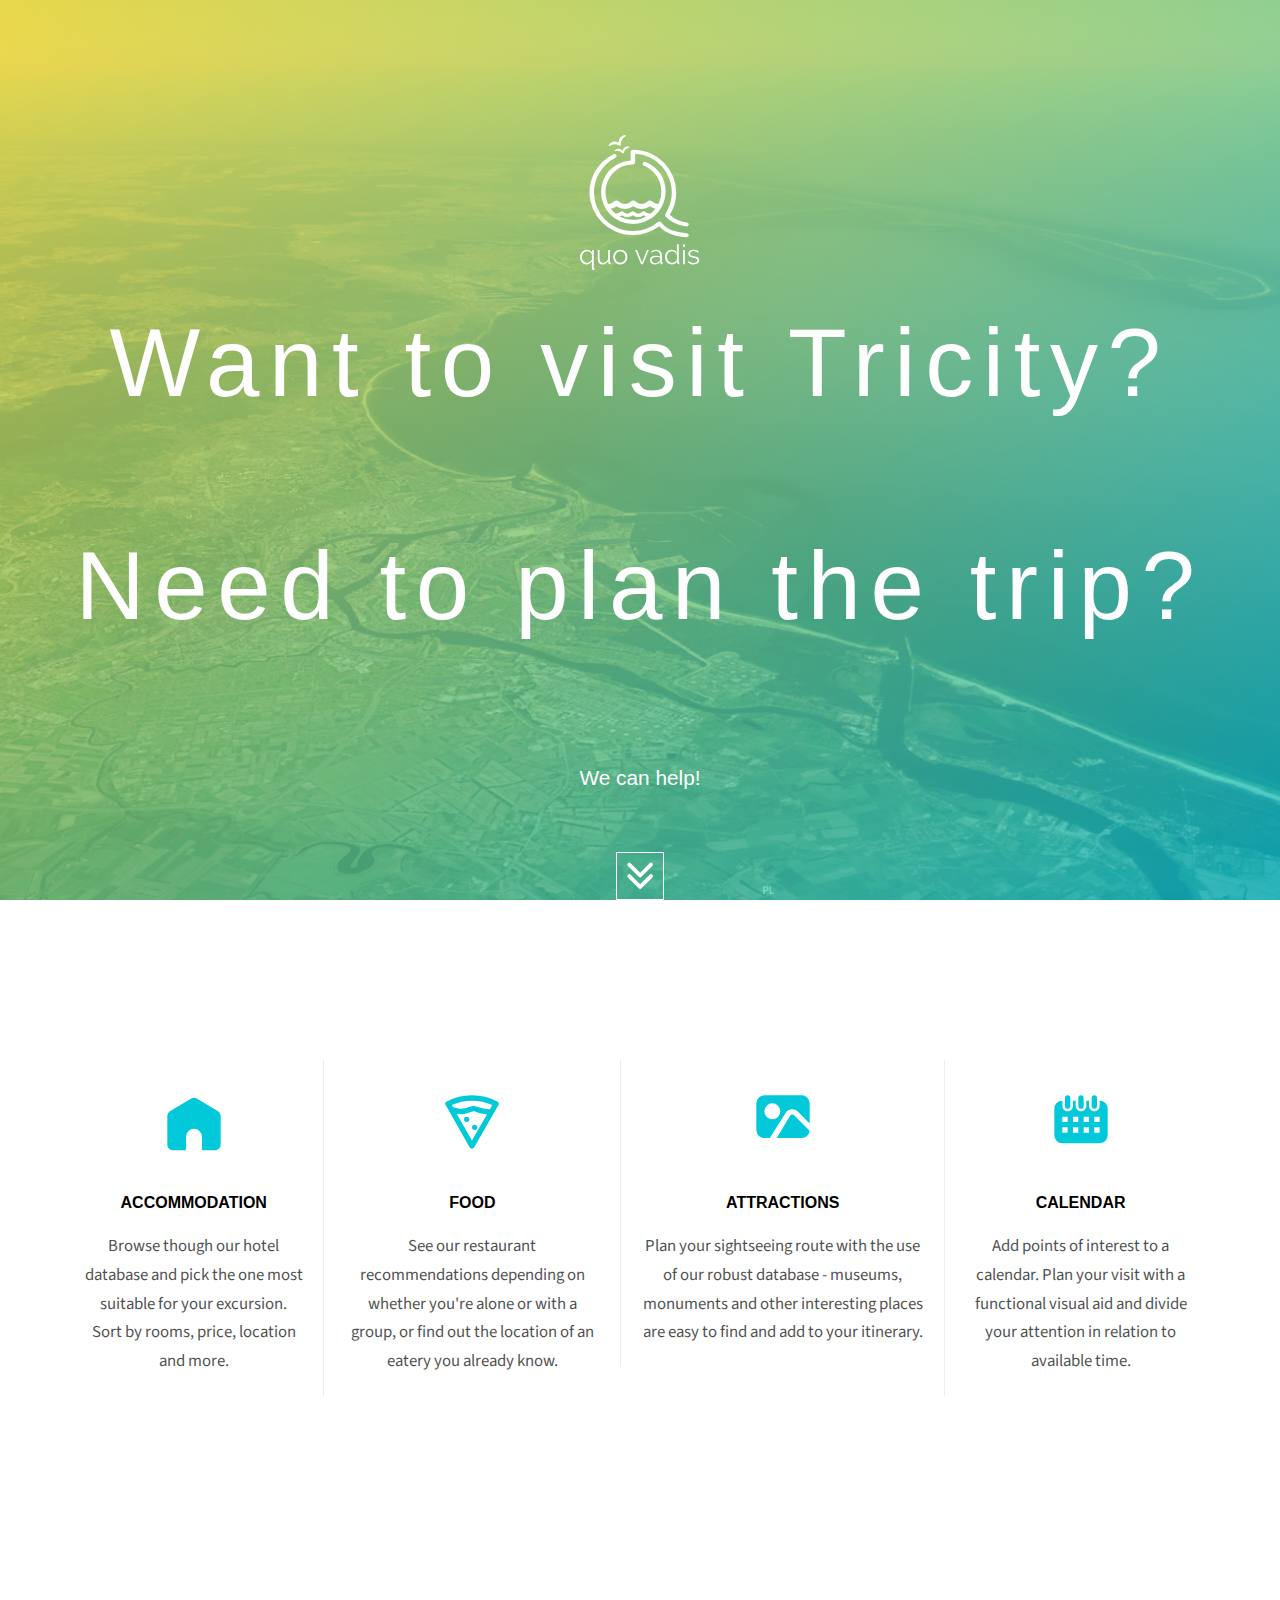
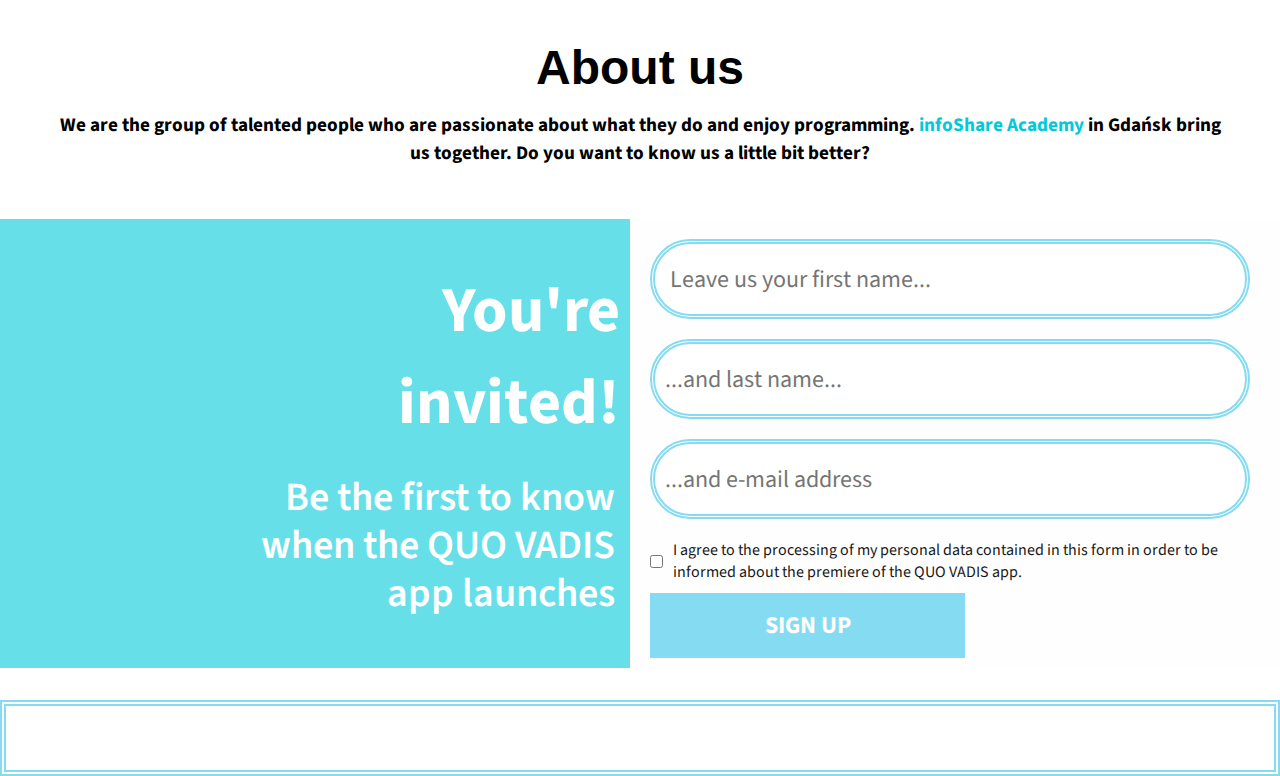
==== commit 86213b16: "add link to game" ====
--- a/index.html
+++ b/index.html
@@ -6,8 +6,7 @@
   <meta name="viewport" content="width=device-width, initial-scale=1.0">
   <meta http-equiv="X-UA-Compatible" content="ie=edge">
   <title>Quo Vadis</title>
-  <link href="https://fonts.googleapis.com/css?family=Source+Sans+Pro:200&display=swap" rel="stylesheet">
-  <link href="https://fonts.googleapis.com/css?family=Asap+Condensed:600&display=swap" rel="stylesheet">
+  <link href="https://fonts.googleapis.com/css?family=Montserrat:900|Source+Sans+Pro:300&display=swap" rel="stylesheet">
   <link rel="stylesheet" href="main.css">
 
 </head>
@@ -15,13 +14,13 @@
 <body>
 
   <!--NAV--> 
-  <div class="navigation-title" id="navigationTitle">
-      <div class="navigation-title__text">
-          <svg class="navigation_icon" viewBox="-5 -7 24 24" width="24" height="24" preserveAspectRatio="xMinYMin"><path d='M1 0h5a1 1 0 1 1 0 2H1a1 1 0 1 1 0-2zm7 8h5a1 1 0 0 1 0 2H8a1 1 0 1 1 0-2zM1 4h12a1 1 0 0 1 0 2H1a1 1 0 1 1 0-2z' /></svg>
-        </div>
-    </div> 
-
-  <nav class="navigation-container" id="navigationContainer">
+  <nav class="navigation-container navigation-container--closed" id="navigationContainer">
+
+  <div class="navigation-title navigation-title--closed" id="navigationTitle">
+    <div class="navigation-title__text">
+        <svg class="navigation_icon" viewBox="-5 -7 24 24" width="24" height="24" preserveAspectRatio="xMinYMin"><path d='M1 0h5a1 1 0 1 1 0 2H1a1 1 0 1 1 0-2zm7 8h5a1 1 0 0 1 0 2H8a1 1 0 1 1 0-2zM1 4h12a1 1 0 0 1 0 2H1a1 1 0 1 1 0-2z' /></svg>
+      </div>
+  </div>
     <div class="navigation-content">
       <ul class="navigation-list">
         <li class="navigation-list__item">
@@ -35,23 +34,23 @@
           </a>
         </li>
         <li class="navigation-list__item">
+          <a class="navigation-link" href="#about-us">
+            <div class="navigation-link__text">About Us</div>
+          </a>
+        </li>
+        <li class="navigation-list__item">
           <a class="navigation-link" href="#contact-section">
             <div class="navigation-link__text">Contact</div>
           </a>
         </li>
-        <li class="navigation-list__item">
-          <a class="navigation-link" href="#about-us">
-            <div class="navigation-link__text">About Us</div>
-          </a>
-        </li>
       </ul>
     </div>
   </nav>
   
   
-   <!-- <div class="hero-section"></div> -->
+  <!-- <div class="hero-section"></div> -->
  
-   <section class="hero-section" id="hero-section">
+  <section class="hero-section" id="hero-section">
 
 
     <div class="fullscreen-bg">
@@ -63,149 +62,49 @@
 
     <section class="hero-section__content">
       <div class="logo-container">
-        <svg class="logo" xmlns="http://www.w3.org/2000/svg" x="0px" y="0px" viewBox="0 0 1605.7 582.4" style="enable-background:new 0 0 1605.7 582.4;" xml:space="preserve">
+        <svg class="logo" xmlns="http://www.w3.org/2000/svg" viewBox="0 0 391.5 443.08">
           <title>LOGO3c</title>
           <g id="NAPIS">
-                <path d="M871.2,56.7c19.3,5.1,35.7,21.6,42.6,43c0.3,1.2,1.4,2.2,2.7,2.3c0.9,0,1.7-0.4,2.1-1.1c11.1-16.5,30-23.6,49.3-18.5
-                  c1.3,0.4,2.6-0.3,2.9-1.6c0.3-1.3-0.1-2.6-1-3.5c-0.2-0.3-0.5-0.5-0.8-0.8c-15-14.8-36.5-14.3-48,1.1c-0.7,1-2.1,1.3-3.1,0.6
-                  c-0.8-0.5-1.3-1.2-1.6-2c-0.1-0.3-0.2-0.6-0.4-1c-8-20.4-28.5-31.3-45.6-24.4l-0.2,0.1c-1.3,0.9-1.8,2.6-1,4
-                  C869.5,55.8,870.2,56.5,871.2,56.7z"/>
-                <path d="M914.4,129.1c-9.9-13.6-26.9-16.8-37.9-7c-0.6,0.5-0.8,1.3-0.7,2.1c0.1,1.3,1.2,2.2,2.4,2.3c14.9-1,30.1,7.5,39.4,22.2
-                  c0.2,0.4,0.6,0.7,1,0.9c0.9,0.5,2,0.2,2.5-0.7c0.1-0.1,0.1-0.3,0.2-0.5c4.6-15.7,16.9-26.2,31.8-27.2c1-0.1,1.7-0.9,1.7-1.9
-                  c0.1-1.1-0.4-2.1-1.3-2.6l-0.7-0.4c-13.9-7.6-29.3-1.6-34.5,13.3c-0.1,0.4-0.3,0.7-0.6,0.9c-0.9,0.7-2.1,0.5-2.8-0.4
-                  c-0.1-0.1-0.1-0.2-0.2-0.3l0.2,0.1C914.7,129.7,914.6,129.4,914.4,129.1z"/>
-                <path d="M306,158.7c-16.4-16.2-36.9-23.5-61.5-21.7c-22.6,2.2-44.2,9.9-63.1,22.5c-19.2,12.6-35.8,28.6-49,47.3
-                  c-13.5,19.1-23.2,39.2-29.1,60.5c-3.9,14.3-3.5,25.4,1.2,33.8c4.7,8.2,13.9,14.6,28.1,19.2c4.3,1.1,7.8,2.3,10.7,3.1
-                  c4.7,1.2,8.1,2.3,10.2,3.7c1.9,1.1,3.1,3.5,3.5,7c0.4,5.4,0.5,10.8,0.2,16.2c-0.2,7.3-0.2,17.4-0.2,30.7
-                  c0.5,23.3,3.6,46.5,9.3,69.1c1.4,6.7,3.5,13.2,6.2,19.5c5.2,13.3,13.4,25.3,24,34.8c10.3,9.2,22.8,14.6,37.5,16.2
-                  c8.1,0.7,16.2,0,24-2c0.9-0.2,1.9-0.6,2.7-0.8c4.3-1.2,7.7-1.6,10-1.2c2.4,0.5,5.5,2.9,9.2,7c0.9,0.9,1.7,2.1,2.7,3.1
-                  c3.9,4.5,8.1,8.8,12.5,12.9c4.5,4.1,9.5,7.4,15,10c7,2.8,13.4,1.6,19.3-3.1c5.7-4.5,9.9-10.6,11.9-17.6c2.2-6.8,0.6-12.1-4.3-16
-                  c-2.3-1.6-4.6-2.9-6.8-4.5c-0.5-0.3-0.9-0.6-1.4-0.8c-5-3.2-9.7-6.9-14.1-10.9c-1.3-1.4-2.6-2.9-3.7-4.5c-1.2-2-1.5-4.3-1-6.6
-                  c0.5-2.1,1.3-4.1,2.5-6c2.8-4.2,5.3-8.4,7.7-12.7c12.4-23.7,21.6-49,27.2-75.2c5.9-26.3,8.7-53.2,8.6-80.1
-                  c-0.4-31.7-4.9-61-13.1-88.1C334.7,196.4,322.4,174.7,306,158.7z M309.4,328.1c-0.2,20.6-1.9,41.1-5.1,61.5
-                  c-3.1,20.3-8.3,40.2-15.4,59.4c-0.5,1.4-1.1,2.8-1.8,4.1c-0.6,1.3-1.3,2.6-2.2,3.7c-1.6,1.6-2.9,2.2-4.3,1.6
-                  c-1.5-0.6-2.8-1.6-3.9-2.9c-7.2-10.5-13.7-21.5-19.5-32.8c-2-3.1-4.9-4.3-9-3.9c-4.1,0.7-8,2.5-11.1,5.3c-3.2,2.5-5.1,6.2-5.3,10.3
-                  c0.6,6.4,2.8,14,6.7,22.8c3.9,8.6,7.4,15.8,10.7,21.7c0.5,0.7,0.9,1.5,1.2,2.2c1.2,1.9,2.3,3.9,3.5,6.2c1.1,1.8,1.7,4,1.6,6.2
-                  c-0.1,2-1.4,3.6-3.3,4.1c-2.1,0.6-4.4,0.8-6.6,0.6c-1.9-0.1-3.8-0.4-5.7-0.8c-13.9-4.7-24.1-14.7-30.3-29.9
-                  c-6.1-15.2-9.6-33.9-10.2-56.4c-0.5-24.4,0.7-48.8,3.5-73c2.9-26.4,6.4-52.9,10.5-79.7c0.5-7-2.8-12.1-10-15
-                  c-7.3-3-15.3-3.6-23-1.8c-8,1.8-13.5,6.3-16.2,13.3c-2.2,8.8-3.5,17.9-3.7,27c-0.2,1.4-0.2,2.9-0.2,4.3c-0.2,3.5-0.5,7.2-0.8,11.1
-                  c-0.3,3.9-1.3,6.4-2.7,7.8c-3.3,2.1-6.8,0.3-10.5-5.7c-3.5-6-5.1-15.4-4.1-28.3c0.8-13,6-28.9,16.2-47.8c5.1-9.2,11-17.9,17.6-26
-                  c7.1-8.9,15.2-16.9,24.2-23.8c9-7.1,18.3-11.3,28.1-13.1c19.4-2.4,35,4.5,47.1,20.5c11.9,16,20.7,37.3,26,63.9
-                  C307,272.2,309.7,300.1,309.4,328.1z"/>
-                <path d="M657.3,360.4c-1-15.1-5.3-27.8-12.9-38.1c-7.7-10.4-19.6-15.5-35.4-15.3c-11.4,0.6-22.9,3.8-34.8,9.8
-                  c-11.7,5.9-19.9,13.1-24.2,21.9c-2,4.9-2,8.6-0.4,11.5c1.6,2.6,3.7,4.9,6.1,6.8c1,0.7,2,1.6,2.9,2.5c0.4,0.6,0.7,1.2,0.9,1.8
-                  c-3.1,4.5-6.4,8.9-9.9,13.2c-5.4,6.9-11.6,13-18.4,18.4c-6.8,5.2-13.5,7.8-20.1,7.2c-5.6-1.1-9.6-4.9-11.5-11.1s-2.7-14-2.3-23.2
-                  c0.2-9.5,1.1-18.9,2.7-28.3c0.8-8.4-1.7-14.7-7.4-18.6c-5.4-3.7-11.9-5.3-18.4-4.7c-6.4,0.6-10.9,3.5-12.9,8.4
-                  c-2.3,7.9-4.1,15.9-5.5,24c-1.9,9.9-4.3,20.3-7,31c-2.4,9.8-6,19.4-10.5,28.5c-4.5,8.2-10,13.7-16.8,16.4c-3.2,1.2-6.8,0.7-9.6-1.2
-                  c-3.2-1.9-5.1-5.6-6.1-11.5c-0.6-8.8-0.2-17.7,1.2-26.4c1.5-9.1,2.7-15.6,3.5-19.1c0.2-0.2,0.2-0.4,0.2-0.6
-                  c1-7.1-1.3-11.7-7.2-13.9c-5.8-2.4-12.3-2.4-19.1-0.4c-6.9,1.7-11.1,5.4-12.9,10.9c-2.1,8.2-2.7,20-2.3,35.2
-                  c0.4,13.9,3.1,27.7,8,40.8c4.9,9.6,11.5,15.2,20.1,17c8.5,1.9,16.4,1.5,23.4-1.2c8.2-3.6,15-9.7,19.5-17.4
-                  c5.2-8.4,9.2-17.4,12.1-26.8c3.1-9.6,5.2-17.6,6.8-24.4c1.2-4.5,1.8-7.2,2.2-8.2c0.2-0.9,0.4-0.6,0.2,1.6c0.4,4.6,1,9.2,2,13.7
-                  c1.3,7,4.4,13.6,9,19.1c4.6,5.8,11.1,9.7,19.3,11.5c13.5,2.7,27.5-1.6,42.2-12.7c8.2-6.2,15.9-14,23.1-23.3
-                  c-0.3,2.8-0.4,5.6-0.5,8.5c-0.4,7.4,1.2,15.6,4.7,24.4c4.3,9.6,10.6,16.4,18.8,20.3c8.2,4,17.4,5.6,26.4,4.5
-                  c9.3-0.9,18.2-4.2,25.8-9.6c8.4-6.5,14.8-16.6,19.5-30.1C656.3,389.4,658.2,374.9,657.3,360.4z M614.6,409
-                  c-6.3,9.6-12.3,13.7-18.2,11.9c-5.8-1.5-8.2-10.7-7.2-27.3c0.4-2.9,1-6.4,1.8-10.5c1.3-6.2,2.1-12.5,2.5-18.9
-                  c0.4-6.3-1-10.8-4.1-13.3c-0.7-0.5-1.5-1-2.2-1.4c-1.8-0.9-3.5-2-5.1-3.3c-1.6-1.2-2.8-2.9-3.3-4.9c-0.4-2.1,0.3-4.7,2.3-7.6
-                  c6-7.8,12.2-11.3,19.1-10.3c6.9,1,12.5,5.5,17.4,13.5c4.9,8.2,7.4,18.8,7.5,31.9C624.6,386,621,399.4,614.6,409z"/>
-                <path d="M1020.2,237.8c13.7-32.4,25.7-65.6,35.8-99.3c9.1-31.4,14.9-57.7,17.4-78.5c0.5-9.2-2.8-16-10.1-20.7
-                  c-7.3-4.5-15.9-6.9-25.9-7c-9.1-0.4-18.2,1.6-26.3,5.9c-7.4,4.1-11.4,10.4-11.3,18.6c1.3,28.7-2.9,62.1-12.4,100.3
-                  c-8.2,32-18.3,63.5-30.2,94.3c-8.9,6.1-20.8,3.7-29.1-6.8l-0.3-0.4c-1.3-2-3.5-3.3-5.9-3.5c-2.2-0.1-4.4,0.9-5.7,2.7
-                  c-8.8,11.6-23.9,10.8-33.9-1.6c-0.2-0.2-0.4-0.5-0.6-0.7c-1.4-2-3.5-3.3-5.9-3.5c-2.3-0.2-4.5,0.9-5.7,2.8c-3.3,4.4-7.6,7-12.1,7.9
-                  c-0.1,0-0.2,0-0.3,0c-0.2,0-0.4,0.1-0.7,0.1c-0.7,0.1-1.4,0.1-2.1,0.2c-6.7,0.2-13.7-3.2-19.1-10.1l-0.3-0.4
-                  c-1.3-2-3.5-3.3-5.9-3.5c-2.3-0.1-4.4,0.9-5.7,2.8c-6.6,8.7-16.8,10.4-25.8,5.5c-2.1-24.1-2.4-48.3-1-72.5
-                  c1.9-25.6,6.1-48.2,13.3-67.8c1.7-6-0.5-11-7-15.2c-6.5-4.2-14.7-7.2-24.7-8.7c-9.2-1.7-18.7-1.6-27.9,0.1
-                  c-8.5,1.9-14,5.9-16.3,11.9c-3.1,16.7-4.2,38.4-3.1,65.4c1.2,29.1,4.5,58.1,9.8,86.7c5.2,30.1,13,59.7,23.4,88.4
-                  c10,27.9,22.8,51.2,38,70c15.3,18.6,33.5,29.3,54,31.9c19.5,1.2,38.9-7.1,58.6-25.3c19.7-18.3,38.3-42.4,56.3-72.8
-                  C989.9,303.7,1006.2,271.2,1020.2,237.8z M903.4,361.9c-15.5,24.7-28.7,37.5-39.1,38.5c-10.6-0.1-20.3-7.1-29.1-21.2
-                  s-16.5-32.5-22.6-55.5c-0.4-1.4-0.8-2.9-1.1-4.3c2.9-1.4,5.7-3.7,8.1-6.7c9.2,9.5,19.8,12,28.7,7.2c2.9-1.6,5.3-3.6,7.4-6.2
-                  c2.9,3.1,6.3,5.6,10.1,7.4V321c9.3,4.3,18.9,2.2,26-6.5c12,12.4,26.3,12.8,36.1,0.9c0.3,0.3,0.6,0.6,0.9,1
-                  C920.5,333.4,912,348.6,903.4,361.9z M935.2,303.1c-1.9-1.6-3.5-3.4-4.8-5.4c-1.4-2.1-3.1-3.2-4.8-3.2s-3.2,1-4.2,3
-                  c-6.2,12.1-18.1,12-26.7-0.3l-0.2-0.4c-1.4-2.1-3.1-3.2-4.8-3.2s-3.2,1-4.2,3c-6.2,12.1-18.1,12-26.7-0.3c-0.1-0.1-0.2-0.2-0.3-0.4
-                  c-1.4-2-3.1-3.2-4.8-3.2c-0.7,0-1.4,0.2-2,0.5l-0.1,0.1c-0.1,0.1-0.2,0.1-0.3,0.2c-0.8,0.5-1.5,1.3-2,2.3c-2.2,4.4-5.2,7.2-8.6,8.3
-                  c-0.8,0.3-1.6,0.4-2.4,0.5v0.1c-5.2,0.6-11-2.4-15.7-9.2l-0.3-0.4c-1.4-2.1-3.1-3.2-4.8-3.2s-3.2,1-4.2,3c-1.7,3.2-3.7,5.6-6,7.1
-                  c-2.9-13.2-5.2-26.6-7-40c10.5,3.1,21.4,1.1,30.2-6.3c14.4,13.2,32.6,14.4,46.1,3.1c3.6,3.4,7.9,6.2,12.5,8.1v-0.1
-                  c11.5,4.8,23.8,3.1,33.6-5.1c7.9,7.3,17.1,10.9,26,10.8C944.2,283.3,939.7,293.5,935.2,303.1z"/>
-                <path d="M1333.3,140.3c-6.3-1.2-12.8-1.1-19.1,0.4c-5.5,1.2-8.3,6.7-7.5,16.4c-7.6,42.1-13.7,70.6-18.8,85.6
-                  c-4.3,13.7-10.3,26.8-17.8,39c-7,10.9-16.1,17.1-27.4,18.2c-19.5,1.7-36.6,9.5-51.4,23.3c-14.8,14-25.4,29.9-31.8,48
-                  c-0.3,0.9-0.6,1.7-0.9,2.6c-1.4,2-2.8,3.9-4.2,5.9c-6.5,8.8-13.9,17-21.9,24.5c-7,6.3-12.4,9-16.6,8.3c-3.8-1.4-5.7-5.3-6.2-11.7
-                  c-0.3-7,0.1-14.1,1.1-21c1.2-7.5,2.2-13.7,3.2-18.3c0.6-2.3,0.9-3.8,1-4.6c0-7.4-2.1-12.8-6.8-16.6c-4.3-3.7-9.1-6.6-14.4-8.7
-                  c-4.6-2-7.7-4-9.3-6.1c-0.9-2.3-1.2-5.9-0.6-10.4c0.6-5.2,0.3-10.5-1-15.6c-1.5-5.4-6-9.7-13.7-13.2c-12.4-4.4-24.3-4-35.7,1.4
-                  c-11.4,5.2-21.3,13.7-29.9,24.9c-8.5,10.8-14.9,23.1-19.1,36.2c-4.1,13-5.3,24.9-3.5,35.5c2,10.7,7.6,18.1,17.2,22.5
-                  c10.5,3.5,20,2,28.7-4.7c8.7-6.7,16.5-14.6,23.3-23.2c3.6-4.5,7.5-8.8,11.7-12.9c3.5-3.6,7-5.4,10-5.5c4.1,0.3,6.4,2.9,6.8,7.7
-                  c0.4,6,0.2,12.1-0.6,18.1c-1,7.5-1.4,15.1-1.2,22.6c0.3,7.8,2.1,14.6,5.9,20.6c3.7,6.2,10.4,10.3,20.1,12.5
-                  c9.3,1.3,19.5-3.3,30.8-13.9c7.6-7.2,14.6-14.8,21.2-22.9c0.6,5.1,1.8,10,3.6,14.7c3.1,6.4,8.5,10.9,15.9,13.7
-                  c7.2,2.6,15,2.8,22.3,0.3c4.9-2.2,10.6-6.6,16.7-13.5c6.3-6.9,11.9-14.3,16.8-22.2c4.9-7.9,8.7-14.2,11.6-18.7
-                  c11.3-19,19.4-33.5,24.4-43.2c3.5-8.3,6.2-12.2,7.6-11.4c1.7,0.7,0.5,11.5-3.2,32.5c-3.9,21-11.1,55-21.4,102.4
-                  c-0.4,7.2,2.1,12.4,7.7,15.5c5.7,3,11,4.2,16.1,3.3c5.2-0.7,8.4-2.9,9.6-6.7c3.1-22.3,9.5-62.2,19.2-120.2
-                  c9.8-57.9,24-124.9,42.6-201C1344,144.9,1340.5,141.3,1333.3,140.3z M1064.8,331.8c-1.2,2.2-4.7,6.9-10.3,14.1
-                  c-5.8,7.1-12.1,14-18.8,20.4c-6.8,6.4-12.7,9.7-17.7,9.9c-4.4-1.2-5.5-6.3-3.2-15.4c2.1-9.4,6.7-18.9,13.3-28.9
-                  c6.8-9.8,14.6-16.4,23.8-19.2c5.8-1.4,10.4-0.2,13.3,3.6C1068.1,319.9,1067.9,325,1064.8,331.8z M1244.5,328.9
-                  c-0.8,7.4-5,17-12.4,29.2c-6.8,11.5-14.7,22.4-23.4,32.5c-8.6,9.5-14.7,14-18.8,13.9c-5.9-2.1-8.1-8.4-6.1-19
-                  c2.1-10.5,7-21.8,15.1-33.7c7.8-11.6,18.3-20.9,30.7-27.2C1240.4,320.1,1245.3,321.5,1244.5,328.9z"/>
-                <path d="M1462.3,427.6c8.3-5.7,15.6-9.3,21.9-10.4c6.6-1.8,9.4-6.7,8.5-14.4c-0.7-7.6-4.1-14.5-10.2-20.7c-6-5.9-13.4-7.4-22.3-4.1
-                  c-10,5.1-20.7,14.8-31.6,29c-6.1,8-10.8,15.7-14.1,23c-8.6,11.3-17.3,20.6-26.2,28c-12.8,10.5-22.6,14.7-29.2,12.4
-                  c-6.6-3.3-10.3-8.4-10.9-15.7c-0.5-7.9,0.5-15.9,2.9-23.5c2.1-7.6,4.7-15.1,7.7-22.5c0.7-1.7,1.1-3.2,1.8-4.7
-                  c1.8-6.2,0-10.9-5.2-13.9c-5.5-2.9-11.5-3.7-18.4-2.7c-6.7,1.3-11.5,5-14.1,11.1c-3.6,10.1-6.3,20.5-8,31.2
-                  c-2.1,10.8-2.1,22-0.1,32.8c1.5,10,7.1,18.9,15.3,24.7c10.2,6.5,21,8.5,32.3,6s24-10.9,38.1-25.3c3.5-3.5,6.9-7.1,10.1-10.8
-                  c1.3,4.3,3.5,8.4,6.5,11.8c5.3,6.1,11.3,11.6,17.9,16.2c0.7,0.7,1.5,1.3,2.3,1.8c4.2,3,8,6.3,11.6,10c3.7,4,5.3,8.2,5,12.7
-                  c-1,5-3.6,8.1-7.6,9.8c-4,1.6-8.4,2.1-12.7,1.5c-3.1-0.3-6.2-0.8-9.2-1.5c-2.1-0.8-4-1.4-5.8-2.2c-1.8-0.8-3.9-1.3-5.8-2
-                  c-3.2-0.7-5.7-0.2-7.6,1.7c-1.8,2-2.5,4.8-2,7.4c0,0.9,0.2,1.8,0.5,2.7c0.3,0.8,0.6,1.6,1,2.3c2.9,5.6,7.5,10.3,13,13.3
-                  c5.4,3.4,11.3,5.8,17.4,7.3c10.4,2.2,21.2,0.8,30.7-3.8c10.3-4.6,17.1-12,20.4-22.5c1.1-6.6-0.6-13.4-5.2-20.1
-                  c-4.9-7-10.4-13.6-16.3-19.8c-5.2-5.2-9.9-10.7-14.1-16.6c-3.9-5.4-5.4-10.5-4.7-15.3C1448.7,441.6,1454,433.3,1462.3,427.6z"/>
-                <path d="M1412.5,278.5c10.7-7.1,20.6-15.1,29.8-24c10.4-9.8,20.2-20.1,29.4-31c8.4-10.3,13.8-18.1,16.2-24
-                  c3.8-12.4,0.7-23.4-9.4-32.7c-9.9-9.7-22.1-15.1-36.7-16.4c-14.3-0.7-26.1,4.9-35.8,17.5c-4.1,6.8-8.5,18.5-12.3,34
-                  c-3.8,15.6-6.2,31.5-7.3,47.5c-0.8,16,1.7,27.3,7.3,33.7C1397.2,286.1,1403.2,284.5,1412.5,278.5z M1439.2,179.9
-                  c9.1,0,16.5,7.4,16.5,16.5s-7.4,16.5-16.5,16.5s-16.5-7.4-16.5-16.5S1430.1,179.9,1439.2,179.9z"/>
-                <path d="M1367.2,319.4l-0.3,0.4c0,0,0,0,0.1,0L1367.2,319.4z"/>
-                <path d="M1366.9,319.9L1366.9,319.9L1366.9,319.9z"/>
-                <path d="M406.8,525c-6.9-1.8-10.6-3.4-10.6-7.8c0-3.6,2.6-6.5,8.9-6.5c4.1,0,8.1,1.3,11.6,3.6l2.1-5.2c-4.1-2.5-8.9-3.9-13.8-3.8
-                  c-8.6,0-14.6,5-14.6,12.3c0,8.5,6.9,11.1,13.1,12.8c7.1,1.8,10.5,3.5,10.5,8c0,4.3-4,7.4-9.5,7.3c-4.6-0.1-9.1-1.5-12.8-4.2l-2,5.4
-                  c4.4,2.7,9.4,4.2,14.6,4.2c9.2,0,15.4-5.5,15.4-13.1C419.7,529.8,413.2,526.7,406.8,525z"/>
-                <polygon points="470.3,506.3 456.9,542.3 443.5,506.3 435.6,506.3 434.1,550.1 439.9,550.1 440.4,513.6 453.8,549.4 459.8,549.4 
-                  473.1,513.6 473.5,550.1 479.5,550.1 478.1,506.3 	"/>
-                <path d="M507.7,506.3L491.3,550h6.1l4.1-11.5h19l4.1,11.5h6.1l-16.2-43.7H507.7z M503.4,533.1l7.6-20.7l7.4,20.7H503.4z"/>
-                <path d="M572.8,519.1c0-7.8-5.5-12.8-16.1-12.8h-13.2V550h6v-16.9l7.5-0.5l10.6,17.4h7.1l-11.8-18.3
-                  C569,529.8,572.8,525.7,572.8,519.1z M556.7,527.7l-7.1,0.3v-16.2h6.4c6.6,0,10.8,2.4,10.8,7.6
-                  C566.8,524.7,562.4,527.5,556.7,527.7z"/>
-                <polygon points="583.4,511.9 598.8,511.9 598.8,550.1 604.7,550.1 604.7,511.9 619.9,511.9 619.9,506.3 583.4,506.3 	"/>
-                <polygon points="652.6,511.9 667.9,511.9 667.9,550.1 673.8,550.1 673.8,511.9 689.1,511.9 689.1,506.3 652.6,506.3 	"/>
-                <path d="M732.2,519.1c0-7.8-5.5-12.8-16.1-12.8H703V550h6l-0.1-16.9l7.5-0.5L727,550h7.1l-11.8-18.3
-                  C728.4,529.8,732.2,525.7,732.2,519.1z M716.2,527.7l-7.1,0.3v-16.2h6.4c6.6,0,10.8,2.4,10.8,7.6
-                  C726.3,524.7,721.9,527.5,716.2,527.7z"/>
-                <path d="M759.4,506.2L759.4,506.2L743,550h6.2l4.1-11.5h19l4.1,11.5h6.1l-16.3-43.8L759.4,506.2L759.4,506.2z M755.2,533.1
-                  l7.6-20.7l7.4,20.7H755.2z"/>
-                <polygon points="807.1,543.7 793.5,506.3 787.4,506.3 803.5,550 810.4,550 826.9,506.3 820.7,506.3 	"/>
-                <polygon points="839.3,550 867,550 867,544.5 845.2,544.5 845.2,530.8 863.3,530.8 863.3,525.3 845.2,525.3 845.2,511.8 867,511.8 
-                  867,506.3 839.3,506.3 	"/>
-                <polygon points="888.9,506.3 882.9,506.3 882.9,550 910,550.1 910,544.5 888.9,544.5 	"/>
-                <path d="M959.5,506.3h-12.1v43.8h6v-14.5l5.7-0.1c11-0.2,17.8-5.2,17.8-15.1C976.9,512.3,971.5,506.3,959.5,506.3z M959.8,529.8
-                  l-6.4,0.1v-18.1h5.9c7.7,0,11.6,3,11.6,8.9C970.9,526.4,967.1,529.7,959.8,529.8z"/>
-                <polygon points="998,506.3 992,506.3 992,550 1019.1,550.1 1019.1,544.5 998,544.5 	"/>
-                <path d="M1044.8,506.2L1044.8,506.2l-16.4,43.8h6.2l4.1-11.5h19l4.1,11.5h6.1l-16.3-43.8L1044.8,506.2L1044.8,506.2z M1040.6,533.1
-                  l7.6-20.7l7.4,20.7H1040.6z"/>
-                <polygon points="1110.8,541.6 1087.5,506.3 1080.9,506.3 1080.9,550.1 1086.7,550.1 1086.7,514.8 1110.1,550.5 1116.5,550.5 
-                  1116.5,506.3 1110.8,506.3 	"/>
-                <polygon points="1164.6,541.6 1141.3,506.3 1134.7,506.3 1134.7,550.1 1140.5,550.1 1140.5,514.8 1163.9,550.5 1170.3,550.5 
-                  1170.3,506.3 1164.5,506.3 	"/>
-                <polygon points="1188.3,550 1216,550 1216,544.5 1194.2,544.5 1194.2,530.8 1212.3,530.8 1212.3,525.3 1194.2,525.3 1194.2,511.8 
-                  1216,511.8 1216,506.3 1188.3,506.3 	"/>
-                <path d="M1261.1,519.1c0-7.8-5.5-12.8-16.1-12.8h-13.1V550h6l-0.1-16.9l7.5-0.5l10.6,17.4h7.1l-11.8-18.3
-                  C1257.3,529.8,1261.1,525.7,1261.1,519.1z M1245.1,527.7l-7.1,0.3v-16.2h6.4c6.6,0,10.8,2.4,10.8,7.6
-                  C1255.2,524.7,1250.8,527.5,1245.1,527.7z"/>
-                <path d="M1339.9,362.5c-2.3,5.3,0.2,11.3,5.5,13.7c5.3,2.3,11.4,0,13.8-5.3c2.3-5.3-0.1-11.4-5.5-13.7
-                  C1348.4,355,1342.3,357.2,1339.9,362.5z"/>
-                <path d="M1350.7,341.3c5.3,2.3,11.4,0,13.8-5.3c2.3-5.3-0.1-11.4-5.5-13.7c-5.3-2.3-11.4,0-13.8,5.3
-                  C1343,332.9,1345.4,339,1350.7,341.3z"/>
-                <path d="M1370.1,312c5.3,2.3,11.4,0,13.8-5.3c2.3-5.3-0.1-11.4-5.5-13.7c-5.3-2.3-11.4,0-13.8,5.3
-                  C1362.3,303.6,1364.8,309.7,1370.1,312z"/>
-              </g>
-              </svg>
-              
-      </div>
-      <p class="hero-section__description">PLAN YOUR TRIP </br> IN ONE CLICK </p>
-      
+            <path
+              d="M308.05,693a18.64,18.64,0,0,1-8.69-2,21.29,21.29,0,0,1-6.7-5.4,25,25,0,0,1-4.32-7.74,27.39,27.39,0,0,1-1.53-9.13,25.42,25.42,0,0,1,1.71-9.27,24.72,24.72,0,0,1,4.72-7.74,23,23,0,0,1,7.11-5.31,19.92,19.92,0,0,1,8.78-2,18.29,18.29,0,0,1,5.26.76,22.25,22.25,0,0,1,4.82,2.07,19.83,19.83,0,0,1,4.09,3.15,22.63,22.63,0,0,1,3.2,4v-9.18H332v57.87q0,2.52,2.25,2.61V711a9,9,0,0,1-1.76.18h-1.66a5.23,5.23,0,0,1-3.51-1.76,5.34,5.34,0,0,1-1.44-3.73V682.38A24.91,24.91,0,0,1,318,690.3,18.88,18.88,0,0,1,308.05,693Zm1.89-5.4a14.25,14.25,0,0,0,5.08-.9,18.43,18.43,0,0,0,4.41-2.39,19.22,19.22,0,0,0,3.65-3.51,26.09,26.09,0,0,0,2.79-4.27V662A10.88,10.88,0,0,0,324,657.4a17.74,17.74,0,0,0-3.74-3.91,18.52,18.52,0,0,0-4.81-2.7,14.4,14.4,0,0,0-5.13-1,15.22,15.22,0,0,0-7,1.62,17.83,17.83,0,0,0-5.49,4.27,19.53,19.53,0,0,0-3.55,6.08,20.15,20.15,0,0,0-1.26,7,20.66,20.66,0,0,0,1.26,7.2,18.84,18.84,0,0,0,3.51,6,17.1,17.1,0,0,0,5.35,4.1A15.18,15.18,0,0,0,309.94,687.6Z"
+              transform="translate(-286.81 -268.1)" />
+            <path
+              d="M360.16,693q-7.65,0-11.39-5.09T345,672.75V645.21h6.12v26.46q0,15.93,10.89,15.93a16.18,16.18,0,0,0,5.31-.9,16.66,16.66,0,0,0,4.81-2.61,21.14,21.14,0,0,0,4-4.05,20.42,20.42,0,0,0,2.84-5.31V645.21h6.12v39q0,2.52,2.16,2.52v5.4a11.21,11.21,0,0,1-1.76.18h-.94a4.89,4.89,0,0,1-3.51-1.53,5.43,5.43,0,0,1-1.35-3.87v-5.4a21.83,21.83,0,0,1-8.33,8.5A22.18,22.18,0,0,1,360.16,693Z"
+              transform="translate(-286.81 -268.1)" />
+            <path
+              d="M418.93,693a22.24,22.24,0,0,1-9.36-1.94,23,23,0,0,1-7.34-5.26,23.88,23.88,0,0,1-4.81-7.74,25.42,25.42,0,0,1-1.71-9.27,25.08,25.08,0,0,1,1.75-9.36,24.53,24.53,0,0,1,4.86-7.74,23.62,23.62,0,0,1,7.34-5.31,21.59,21.59,0,0,1,9.27-2,21.87,21.87,0,0,1,9.31,2,23.45,23.45,0,0,1,7.38,5.31,24.53,24.53,0,0,1,4.86,7.74,25.08,25.08,0,0,1,1.76,9.36,25.42,25.42,0,0,1-1.71,9.27,23.9,23.9,0,0,1-4.82,7.74,22.85,22.85,0,0,1-7.38,5.26A22.52,22.52,0,0,1,418.93,693Zm-17-24.12a19.54,19.54,0,0,0,1.35,7.33,19.9,19.9,0,0,0,3.64,5.94,16.49,16.49,0,0,0,5.4,4,15.56,15.56,0,0,0,6.62,1.44,15.12,15.12,0,0,0,6.61-1.49,17.59,17.59,0,0,0,5.45-4.05,19.27,19.27,0,0,0,3.69-6,20.74,20.74,0,0,0,0-14.72,19.17,19.17,0,0,0-3.69-6,17.59,17.59,0,0,0-5.45-4.05,15.11,15.11,0,0,0-6.61-1.48,14.85,14.85,0,0,0-6.57,1.48,17.43,17.43,0,0,0-5.4,4.1,19.71,19.71,0,0,0-3.69,6.07A20.3,20.3,0,0,0,401.92,668.88Z"
+              transform="translate(-286.81 -268.1)" />
+            <path d="M487.06,692.1,468,645.21h6.3l16.11,41.22,16.2-41.22h5.94L493.45,692.1Z"
+              transform="translate(-286.81 -268.1)" />
+            <path
+              d="M531.61,693a16.59,16.59,0,0,1-6.17-1.13,15.55,15.55,0,0,1-5-3.1A14,14,0,0,1,516,678.42a11.55,11.55,0,0,1,1.44-5.67,13.73,13.73,0,0,1,4-4.5,19.84,19.84,0,0,1,6.21-2.93,28.6,28.6,0,0,1,7.92-1,43.26,43.26,0,0,1,7.29.63,31.6,31.6,0,0,1,6.57,1.8v-4.23q0-6.21-3.51-9.86T536.29,649a20.66,20.66,0,0,0-7.38,1.44,35.59,35.59,0,0,0-7.65,4.14l-2.16-4.05q9.09-6.12,17.64-6.12,8.82,0,13.86,5t5,13.68v21.15q0,2.52,2.25,2.52v5.4a14.59,14.59,0,0,1-2.34.27,5.28,5.28,0,0,1-3.65-1.17,4.4,4.4,0,0,1-1.39-3.24l-.18-3.69a21.28,21.28,0,0,1-8.15,6.48A25,25,0,0,1,531.61,693Zm1.44-4.68a21.14,21.14,0,0,0,8.77-1.8,14.35,14.35,0,0,0,6.08-4.77,5.61,5.61,0,0,0,1.21-1.76,4.47,4.47,0,0,0,.41-1.75v-7.65a37.57,37.57,0,0,0-6.35-1.8,35.47,35.47,0,0,0-6.7-.63q-6.48,0-10.53,2.7a8.21,8.21,0,0,0-4.05,7.11,9.71,9.71,0,0,0,.85,4,10.24,10.24,0,0,0,2.34,3.28,11,11,0,0,0,3.56,2.21A12,12,0,0,0,533.05,688.32Z"
+              transform="translate(-286.81 -268.1)" />
+            <path
+              d="M588.13,693a20.21,20.21,0,0,1-9-2,22.89,22.89,0,0,1-7.11-5.35,24.67,24.67,0,0,1-4.64-7.7,25.38,25.38,0,0,1-1.66-9.13,27.33,27.33,0,0,1,1.62-9.41,25.09,25.09,0,0,1,4.45-7.78,21,21,0,0,1,6.75-5.27,19.15,19.15,0,0,1,8.6-1.93,18.34,18.34,0,0,1,10.53,3.1,23.62,23.62,0,0,1,7.2,7.52V626.4H611v57.78q0,2.52,2.16,2.52v5.4a11.62,11.62,0,0,1-2.16.27,5.62,5.62,0,0,1-3.78-1.4,4.29,4.29,0,0,1-1.62-3.37V683A20.51,20.51,0,0,1,598,690.3,19.83,19.83,0,0,1,588.13,693Zm1.35-5.4a14.55,14.55,0,0,0,4.81-.9,19.83,19.83,0,0,0,4.82-2.48,16.56,16.56,0,0,0,3.82-3.69,10,10,0,0,0,1.94-4.54V661.5a16.11,16.11,0,0,0-2.61-4.55,21,21,0,0,0-3.92-3.73,18.53,18.53,0,0,0-4.72-2.52,14.66,14.66,0,0,0-5-.9,14.39,14.39,0,0,0-6.84,1.62,17.3,17.3,0,0,0-5.27,4.27,18.9,18.9,0,0,0-3.37,6.08,21.54,21.54,0,0,0-1.17,7,19.64,19.64,0,0,0,5,13.18,17.84,17.84,0,0,0,5.53,4.1A15.76,15.76,0,0,0,589.48,687.6Z"
+              transform="translate(-286.81 -268.1)" />
+            <path d="M624.85,635.4v-9H631v9Zm0,56.7V645.21H631V692.1Z" transform="translate(-286.81 -268.1)" />
+            <path
+              d="M660,693a32.54,32.54,0,0,1-10.71-1.8,25.56,25.56,0,0,1-9-5.22l2.79-4.14a30.33,30.33,0,0,0,8,4.86,23.62,23.62,0,0,0,8.78,1.62c3.77,0,6.79-.77,9-2.3a7.42,7.42,0,0,0,3.38-6.52,5.67,5.67,0,0,0-.91-3.29,7.76,7.76,0,0,0-2.65-2.29,20.71,20.71,0,0,0-4.41-1.76c-1.77-.51-3.82-1-6.17-1.57q-4-1-7-2a21.42,21.42,0,0,1-4.9-2.25,8.13,8.13,0,0,1-2.88-3.11,10.09,10.09,0,0,1-.95-4.63,13.34,13.34,0,0,1,1.4-6.21,12.68,12.68,0,0,1,3.78-4.46,17.16,17.16,0,0,1,5.58-2.65,24.94,24.94,0,0,1,6.8-.9,26.3,26.3,0,0,1,9.8,1.75,19.44,19.44,0,0,1,7.12,4.64l-3,3.6a16.45,16.45,0,0,0-6.34-4,22.75,22.75,0,0,0-7.79-1.35,19.34,19.34,0,0,0-4.5.49,10.81,10.81,0,0,0-3.64,1.58,7.76,7.76,0,0,0-2.48,2.74,8.13,8.13,0,0,0-.9,3.92,6.44,6.44,0,0,0,.63,3.06,5.33,5.33,0,0,0,2.08,2,16.6,16.6,0,0,0,3.64,1.53c1.47.45,3.25.92,5.36,1.4q4.49,1.08,7.92,2.16a25,25,0,0,1,5.71,2.52,9.91,9.91,0,0,1,3.46,3.51,10.1,10.1,0,0,1,1.17,5,12.22,12.22,0,0,1-4.95,10.26Q668.4,693,660,693Z"
+              transform="translate(-286.81 -268.1)" />
+            <path
+              d="M636.92,590.61a180.4,180.4,0,0,1-46.46-9q-21.81-7.4-36.78-26.6l-.44-.8a7.92,7.92,0,0,0-5.28-2.4,7.62,7.62,0,0,0-5.29,1.6,129.8,129.8,0,0,1-38.09,22,125.28,125.28,0,0,1-44.26,8q-28.18,0-51.74-10.6a126.84,126.84,0,0,1-66.72-69.2,125.84,125.84,0,0,1-9.25-47.4,127.65,127.65,0,0,1,4.62-34,119.69,119.69,0,0,1,13.66-31.4,132.85,132.85,0,0,1,22.23-27A126.09,126.09,0,0,1,403.07,343q6.17-3.6,3.08-9.2a7.49,7.49,0,0,0-6.6-3.2,6.77,6.77,0,0,0-3.52.8,150.8,150.8,0,0,0-33,23A138.45,138.45,0,0,0,338.55,384a140.17,140.17,0,0,0-15.19,34.6,136.31,136.31,0,0,0,5.29,90.2,141.46,141.46,0,0,0,74.2,76q26.2,11.81,57.47,11.8a142.87,142.87,0,0,0,45.8-7.4,141.26,141.26,0,0,0,40.52-21.4,86.13,86.13,0,0,0,21.14,17.4,129.2,129.2,0,0,0,23.34,10.6,142,142,0,0,0,23.56,5.8,194.11,194.11,0,0,0,21.8,2.2q6.16,0,7-6A5.31,5.31,0,0,0,642,593,8.46,8.46,0,0,0,636.92,590.61Z"
+              transform="translate(-286.81 -268.1)" />
+            <path
+              d="M383.41,303.86h0a33.59,33.59,0,0,1,34.68-.16,1.8,1.8,0,0,0,1.58.16,1.73,1.73,0,0,0,1.11-1.73,33.59,33.59,0,0,1,16.09-30.78h0a1.75,1.75,0,0,0,.84-1.37A1.73,1.73,0,0,0,436,268.1a22.05,22.05,0,0,0-22.35,22.32,1.8,1.8,0,0,1-.52,1.34,1.73,1.73,0,0,1-2.05.29A22,22,0,0,0,381,301.54a1.77,1.77,0,0,0,.22,2A1.75,1.75,0,0,0,383.41,303.86Z"
+              transform="translate(-286.81 -268.1)" />
+            <path
+              d="M427.23,317.94a1.36,1.36,0,0,1-2.28.58,17.24,17.24,0,0,0-24.73.28,1.34,1.34,0,0,0-.18,1.62,1.36,1.36,0,0,0,1.51.63h0a26.26,26.26,0,0,1,26,7.81,1.37,1.37,0,0,0,2.34-.6,26.26,26.26,0,0,1,19-19.36h0a1.36,1.36,0,0,0,.07-2.61,17.23,17.23,0,0,0-21.81,11.66Z"
+              transform="translate(-286.81 -268.1)" />
+            <path
+              d="M382.37,385.61A100.82,100.82,0,0,0,362.78,418a105.46,105.46,0,0,0-6.83,37.4,102.86,102.86,0,0,0,7.71,39A105.57,105.57,0,0,0,385,527.81,104.28,104.28,0,0,0,418,551q19.38,8.81,42.72,8.8a114,114,0,0,0,34.13-5.6,81.8,81.8,0,0,0,25-12.52l.13.37.2-.12a107.82,107.82,0,0,0,23.56-21.33A103.69,103.69,0,0,0,567,464.53a97,97,0,0,0,.45-10.66l.52.13c0-.08,0-.15,0-.23a104.91,104.91,0,0,0-4.65-31.12,102.61,102.61,0,0,0-33.88-50,104.38,104.38,0,0,0-27-15.66,7.42,7.42,0,0,0-2.65-.8c-3.55,0-5.76,1.34-6.65,4a6,6,0,0,0-.22,5.22,7.2,7.2,0,0,0,3.77,3.61,90.49,90.49,0,0,1,56.63,81.7l.38,0a89.24,89.24,0,0,1-7,37.46q-1.35,3.25-2.91,6.34a28.11,28.11,0,0,1-20.41-8.61,9.5,9.5,0,0,0-6.93-2.9h0a9.51,9.51,0,0,0-6.93,2.89,28.83,28.83,0,0,1-41.11,0,9.48,9.48,0,0,0-6.92-2.9h0a9.53,9.53,0,0,0-6.93,2.89,28.84,28.84,0,0,1-41.13,0,9.52,9.52,0,0,0-6.92-2.89,9.2,9.2,0,0,0-6.94,2.9,28.08,28.08,0,0,1-20.54,8.61c-.77-1.67-1.51-3.37-2.18-5.1a92.85,92.85,0,0,1-6.39-34,93,93,0,0,1,24.66-62.8,89.36,89.36,0,0,1,28.41-20.4q16.51-7.6,36.77-7.6a7.65,7.65,0,0,0,5.29-2,6.28,6.28,0,0,0,2.2-4.8v-28a119.73,119.73,0,0,1,49.1,12.4,128,128,0,0,1,62.54,68.4,125.16,125.16,0,0,1,7.48,62.2,121.13,121.13,0,0,1-3.3,16.2l-.44,2.8A81.44,81.44,0,0,1,579,503c-1.92,4.27-3.82,8.27-5.73,12s-4.18,8.27-6.82,13.6q-2.22,4.39.88,7.2,25.1,26.81,69.14,32.8,6.16,0,7-5.6a4.68,4.68,0,0,0-.88-4.8,9.39,9.39,0,0,0-4.84-2.8q-35.24-4.8-56.37-25.2,3.08-5.6,8.37-16.2a101.17,101.17,0,0,0,7.48-19l.88-2.8a138.37,138.37,0,0,0,4.41-36A134.3,134.3,0,0,0,592,403.81,146.24,146.24,0,0,0,562.71,359a139.19,139.19,0,0,0-44.92-31.2q-26.2-11.6-57.47-11.6a6.82,6.82,0,0,0-5.06,2,6.57,6.57,0,0,0-2,4.8v28.4a104,104,0,0,0-40.08,10.8A105.15,105.15,0,0,0,382.37,385.61Zm104.16,157a81.61,81.61,0,0,1-25.77,4,86.44,86.44,0,0,1-37-7.8c-2.42-1.13-4.74-2.35-7-3.62a29.7,29.7,0,0,0,7.19-3.77,31.35,31.35,0,0,0,36.05,0,31.33,31.33,0,0,0,36,0,30.22,30.22,0,0,0,7.51,3.88A107.74,107.74,0,0,1,486.53,542.61Zm-80-40.29a49,49,0,0,0,55,0,49,49,0,0,0,55,0,47,47,0,0,0,17.61,7.44,93.58,93.58,0,0,1-17.48,16.91,6.43,6.43,0,0,0-2.53-.52,18.18,18.18,0,0,1-13.48-5.83,6.15,6.15,0,0,0-4.54-2h0a6.15,6.15,0,0,0-4.54,2,18.5,18.5,0,0,1-27,0,6.11,6.11,0,0,0-4.54-2h0a6.14,6.14,0,0,0-4.54,2,18.51,18.51,0,0,1-27,0,6.14,6.14,0,0,0-4.54-2h0a6.15,6.15,0,0,0-4.54,2,18.13,18.13,0,0,1-13.47,5.82,6.44,6.44,0,0,0-2,.33,90.54,90.54,0,0,1-8.76-8.07,88.42,88.42,0,0,1-7-8.49A47.28,47.28,0,0,0,406.53,502.32Z"
+              transform="translate(-286.81 -268.1)" />
+          </g>
+        </svg>
+      </div>
+      <p class="hero-section__description">Want to visit Tricity?</p>
+      <p class="hero-section__description">Need to plan the trip?</p>
+      <p class="hero-section__description-help">We can help!</p>
       <div class="hero-section__description-icon">
-        <p class="hero-section__description-help">EXPLORE THE TRI-CITY WITH US!</p>
         <a href="#contact-section" class="hero-section__desctiption-icon-link">
           <svg class="scroll-arrow" xmlns="http://www.w3.org/2000/svg" viewBox="-5 -5 24 24" width="24" height="24"
             preserveAspectRatio="xMinYMin" class="jam jam-chevrons-down">
@@ -249,101 +148,78 @@
     </div>
   </div>
   
-
-  <section class="contact-section" id="contact-section">
-
-    <section class="data-form">
-
-      <div class="data-form__info">
-        <div class="data-form__info-background">
-
-          <h2 class="data-form__header">You're invited!</h2>
-
-          <p class="data-form__text-info">Be the first to know when the QUO VADIS app launches</p>
-
-        </div>
-      </div>
-
-      <form action="_blank" class="data-form__form">
-        <input class="data-box" type="text" name="firstname" placeholder=" Leave us your first name..." required>
-        <input class="data-box" type="text" name="lastname" placeholder="...and last name..." required>
-        <input class="data-box" type="email" placeholder="...and e-mail address" name="emailaddress" required>
-        <div class="agreement-block"><input class="checkbox" type="checkbox" name="agreement" required><span class="agreement-text">I agree to the processing of my personal data contained in this form in order to be informed about the premiere of the QUO VADIS app.</span></div>
-        <input class="submit-input" type="submit" value="SIGN UP">
-      </form>
-
-    </section>
-
- </section>
-
- 
 <!-- <div class="team-section"></div> -->
 <section class="team-section">
-  <div class="team-section__description" id="about-us">
+  <div class="team-section__description"></div>
     <h2 class="team-section__title">About us</h2>
-    <h3 class="team-section__story"> We are the group of talented people who are passionate about what they do and enjoy programming. We were brought together by <a href="https://infoshareacademy.com/" target="_blank" class="link">infoShare Academy</a> in Gdańsk. Do you want to know us a little bit better?</h3>
+    <h3 class="team-section__story"> We are the group of talented people who are passionate about what they do and enjoy programming. <a href="https://infoshareacademy.com/" target="_blank" class="link">infoShare Academy</a> in Gdańsk bring us together. Do you want to know us a little bit better?   </h3>
   </div>
   <div class="team-section__container1">
       <div class="team-member">
-        <img class="team-member__photo" src="img/Ada1-1.JPG" alt="">
+        <img class="team-member__photo" src="img/team1.jpg" alt="">
         <div class="team-member__content">
           <h3 class="team-member__name">Adrianna<br>Musialik</h3>
           <h4 class="team-member__description">#mastermind</h4>
           <div class="team-member__icons">
-              <a href="https://github.com/AdriannaMusialik" target="_blank"> <svg class="team-member__icon" xmlns="http://www.w3.org/2000/svg" viewBox="-2 -2 24 24" width="24" height="24" preserveAspectRatio="xMinYMin"><path d='M8.18 15.008c.12 0 .211-.004.271-.012a.317.317 0 0 0 .18-.107c.06-.063.09-.154.09-.274l-.004-.557c-.003-.355-.004-.637-.004-.844l-.188.033a2.41 2.41 0 0 1-.455.028 3.498 3.498 0 0 1-.57-.057 1.276 1.276 0 0 1-.548-.246 1.04 1.04 0 0 1-.36-.503l-.082-.189a2.046 2.046 0 0 0-.258-.417.989.989 0 0 0-.357-.312l-.057-.04a.602.602 0 0 1-.106-.1.455.455 0 0 1-.074-.114c-.016-.038-.003-.07.04-.094a.533.533 0 0 1 .238-.037l.164.025c.11.021.245.087.406.196.16.11.293.251.397.426.126.224.277.395.455.512a.964.964 0 0 0 .536.176c.18 0 .336-.013.467-.04a1.63 1.63 0 0 0 .369-.124c.049-.365.182-.647.4-.843a5.61 5.61 0 0 1-.839-.148 3.346 3.346 0 0 1-.77-.32 2.204 2.204 0 0 1-.66-.548c-.174-.219-.317-.505-.43-.86a4.09 4.09 0 0 1-.167-1.229c0-.66.216-1.223.647-1.687-.202-.497-.183-1.054.057-1.671.159-.05.394-.013.705.11.311.123.54.228.684.316.145.087.26.16.348.22a5.814 5.814 0 0 1 1.573-.212c.54 0 1.065.07 1.573.213l.31-.197c.214-.13.465-.251.754-.36.29-.11.511-.14.664-.09.246.617.268 1.174.065 1.67.432.465.648 1.027.648 1.688 0 .464-.056.875-.168 1.233-.112.358-.257.644-.434.86a2.29 2.29 0 0 1-.664.545 3.342 3.342 0 0 1-.77.32 5.605 5.605 0 0 1-.84.147c.284.245.426.633.426 1.163v1.957c0 .093.014.168.041.226a.226.226 0 0 0 .131.119c.06.021.114.035.16.04.047.006.113.009.2.009h-1.966-2.227z'/><path d='M4 2a2 2 0 0 0-2 2v12a2 2 0 0 0 2 2h12a2 2 0 0 0 2-2V4a2 2 0 0 0-2-2H4zm0-2h12a4 4 0 0 1 4 4v12a4 4 0 0 1-4 4H4a4 4 0 0 1-4-4V4a4 4 0 0 1 4-4z'/><title>my GitHub</title></svg></a>
-              <a href="www.linkedin.com/in/adriannamusialik" target="_blank"> <svg class="team-member__icon" xmlns="http://www.w3.org/2000/svg" viewBox="-2 -2 24 24" width="24" height="24" preserveAspectRatio="xMinYMin"><path d='M15 11.13v3.697h-2.143v-3.45c0-.866-.31-1.457-1.086-1.457-.592 0-.945.398-1.1.784-.056.138-.071.33-.071.522v3.601H8.456s.029-5.842 0-6.447H10.6v.913l-.014.021h.014v-.02c.285-.44.793-1.066 1.932-1.066 1.41 0 2.468.922 2.468 2.902zM6.213 5.271C5.48 5.271 5 5.753 5 6.385c0 .62.466 1.115 1.185 1.115h.014c.748 0 1.213-.496 1.213-1.115-.014-.632-.465-1.114-1.199-1.114zm-1.086 9.556h2.144V8.38H5.127v6.447z'/><path d='M4 2a2 2 0 0 0-2 2v12a2 2 0 0 0 2 2h12a2 2 0 0 0 2-2V4a2 2 0 0 0-2-2H4zm0-2h12a4 4 0 0 1 4 4v12a4 4 0 0 1-4 4H4a4 4 0 0 1-4-4V4a4 4 0 0 1 4-4z'/><title>my LinkedIn</title></svg></a>
-              <a href="mailto:AdriannaMusialik@quovadis.com?subject=Hi!"> <svg class="team-member__icon" xmlns="http://www.w3.org/2000/svg" viewBox="-2 -2 24 24" width="24" height="24" preserveAspectRatio="xMinYMin"><path d='M7.188 9.034a2.972 2.972 0 0 0 .028 2.01 2.973 2.973 0 0 0 4.285 1.522 2.98 2.98 0 0 0 1.283-1.522H10.11V9.066h4.803a5.005 5.005 0 0 1-1.783 4.833A5 5 0 1 1 10 5c1.213.001 2.326.433 3.191 1.152l-1.62 1.326a2.974 2.974 0 0 0-4.384 1.557h.001z'/><path d='M4 2a2 2 0 0 0-2 2v12a2 2 0 0 0 2 2h12a2 2 0 0 0 2-2V4a2 2 0 0 0-2-2H4zm0-2h12a4 4 0 0 1 4 4v12a4 4 0 0 1-4 4H4a4 4 0 0 1-4-4V4a4 4 0 0 1 4-4z'/><title>Send me a message</title></svg></a>
+              <a href="http://google.pl" target="_blank"> <svg class="team-member__icon" xmlns="http://www.w3.org/2000/svg" viewBox="-2 -2 24 24" width="24" height="24" preserveAspectRatio="xMinYMin" class="jam jam-github-square"><path d='M8.18 15.008c.12 0 .211-.004.271-.012a.317.317 0 0 0 .18-.107c.06-.063.09-.154.09-.274l-.004-.557c-.003-.355-.004-.637-.004-.844l-.188.033a2.41 2.41 0 0 1-.455.028 3.498 3.498 0 0 1-.57-.057 1.276 1.276 0 0 1-.548-.246 1.04 1.04 0 0 1-.36-.503l-.082-.189a2.046 2.046 0 0 0-.258-.417.989.989 0 0 0-.357-.312l-.057-.04a.602.602 0 0 1-.106-.1.455.455 0 0 1-.074-.114c-.016-.038-.003-.07.04-.094a.533.533 0 0 1 .238-.037l.164.025c.11.021.245.087.406.196.16.11.293.251.397.426.126.224.277.395.455.512a.964.964 0 0 0 .536.176c.18 0 .336-.013.467-.04a1.63 1.63 0 0 0 .369-.124c.049-.365.182-.647.4-.843a5.61 5.61 0 0 1-.839-.148 3.346 3.346 0 0 1-.77-.32 2.204 2.204 0 0 1-.66-.548c-.174-.219-.317-.505-.43-.86a4.09 4.09 0 0 1-.167-1.229c0-.66.216-1.223.647-1.687-.202-.497-.183-1.054.057-1.671.159-.05.394-.013.705.11.311.123.54.228.684.316.145.087.26.16.348.22a5.814 5.814 0 0 1 1.573-.212c.54 0 1.065.07 1.573.213l.31-.197c.214-.13.465-.251.754-.36.29-.11.511-.14.664-.09.246.617.268 1.174.065 1.67.432.465.648 1.027.648 1.688 0 .464-.056.875-.168 1.233-.112.358-.257.644-.434.86a2.29 2.29 0 0 1-.664.545 3.342 3.342 0 0 1-.77.32 5.605 5.605 0 0 1-.84.147c.284.245.426.633.426 1.163v1.957c0 .093.014.168.041.226a.226.226 0 0 0 .131.119c.06.021.114.035.16.04.047.006.113.009.2.009h-1.966-2.227z'/><path d='M4 2a2 2 0 0 0-2 2v12a2 2 0 0 0 2 2h12a2 2 0 0 0 2-2V4a2 2 0 0 0-2-2H4zm0-2h12a4 4 0 0 1 4 4v12a4 4 0 0 1-4 4H4a4 4 0 0 1-4-4V4a4 4 0 0 1 4-4z'/><title>my GitHub</title></svg></a>
+              <a href="http://google.pl" target="_blank"> <svg class="team-member__icon" xmlns="http://www.w3.org/2000/svg" viewBox="-2 -2 24 24" width="24" height="24" preserveAspectRatio="xMinYMin" class="jam jam-linkedin-square"><path d='M15 11.13v3.697h-2.143v-3.45c0-.866-.31-1.457-1.086-1.457-.592 0-.945.398-1.1.784-.056.138-.071.33-.071.522v3.601H8.456s.029-5.842 0-6.447H10.6v.913l-.014.021h.014v-.02c.285-.44.793-1.066 1.932-1.066 1.41 0 2.468.922 2.468 2.902zM6.213 5.271C5.48 5.271 5 5.753 5 6.385c0 .62.466 1.115 1.185 1.115h.014c.748 0 1.213-.496 1.213-1.115-.014-.632-.465-1.114-1.199-1.114zm-1.086 9.556h2.144V8.38H5.127v6.447z'/><path d='M4 2a2 2 0 0 0-2 2v12a2 2 0 0 0 2 2h12a2 2 0 0 0 2-2V4a2 2 0 0 0-2-2H4zm0-2h12a4 4 0 0 1 4 4v12a4 4 0 0 1-4 4H4a4 4 0 0 1-4-4V4a4 4 0 0 1 4-4z'/><title>my LinkedIn</title></svg></a>
+              <a href="http://google.pl" target="_blank"> <svg class="team-member__icon" xmlns="http://www.w3.org/2000/svg" viewBox="-2 -2 24 24" width="24" height="24" preserveAspectRatio="xMinYMin" class="jam jam-user-square"><path d='M4 0h12a4 4 0 0 1 4 4v12a4 4 0 0 1-4 4H4a4 4 0 0 1-4-4V4a4 4 0 0 1 4-4zm0 2a2 2 0 0 0-2 2v12a2 2 0 0 0 2 2h12a2 2 0 0 0 2-2V4a2 2 0 0 0-2-2H4zm1.229 16H4a2 2 0 0 1-.813-.172 5.58 5.58 0 0 1 3.347-3.758 1 1 0 1 1 .733 1.86A3.579 3.579 0 0 0 5.229 18zm9.512 0a3.658 3.658 0 0 0-2.097-2.066 1 1 0 1 1 .712-1.868 5.659 5.659 0 0 1 3.437 3.77A1.993 1.993 0 0 1 16 18h-1.26zM10 4a4 4 0 0 1 4 4v2a4 4 0 1 1-8 0V8a4 4 0 0 1 4-4zm0 2a2 2 0 0 0-2 2v2a2 2 0 1 0 4 0V8a2 2 0 0 0-2-2z'/><title>my Web</title></svg></a>
+              <a href="mailto:abc@google.com?subject=Hi!"> <svg class="team-member__icon" xmlns="http://www.w3.org/2000/svg" viewBox="-2 -2 24 24" width="24" height="24" preserveAspectRatio="xMinYMin" class="jam jam-google-square"><path d='M7.188 9.034a2.972 2.972 0 0 0 .028 2.01 2.973 2.973 0 0 0 4.285 1.522 2.98 2.98 0 0 0 1.283-1.522H10.11V9.066h4.803a5.005 5.005 0 0 1-1.783 4.833A5 5 0 1 1 10 5c1.213.001 2.326.433 3.191 1.152l-1.62 1.326a2.974 2.974 0 0 0-4.384 1.557h.001z'/><path d='M4 2a2 2 0 0 0-2 2v12a2 2 0 0 0 2 2h12a2 2 0 0 0 2-2V4a2 2 0 0 0-2-2H4zm0-2h12a4 4 0 0 1 4 4v12a4 4 0 0 1-4 4H4a4 4 0 0 1-4-4V4a4 4 0 0 1 4-4z'/><title>Send me a message</title></svg></a>
           </div>
         </div>
       </div>
       <div class="team-member">
-          <img class="team-member__photo" src="img/Daniel1-1.JPG" alt="">
+          <img class="team-member__photo" src="img/team2.jpg" alt="">
           <div class="team-member__content">
             <h3 class="team-member__name">Daniel<br>Żyła</h3>
             <h4 class="team-member__description">#bladerunner</h4>
             <div class="team-member__icons">
-              <a href="https://github.com/danielzyla" target="_blank"> <svg class="team-member__icon" xmlns="http://www.w3.org/2000/svg" viewBox="-2 -2 24 24" width="24" height="24" preserveAspectRatio="xMinYMin"><path d='M8.18 15.008c.12 0 .211-.004.271-.012a.317.317 0 0 0 .18-.107c.06-.063.09-.154.09-.274l-.004-.557c-.003-.355-.004-.637-.004-.844l-.188.033a2.41 2.41 0 0 1-.455.028 3.498 3.498 0 0 1-.57-.057 1.276 1.276 0 0 1-.548-.246 1.04 1.04 0 0 1-.36-.503l-.082-.189a2.046 2.046 0 0 0-.258-.417.989.989 0 0 0-.357-.312l-.057-.04a.602.602 0 0 1-.106-.1.455.455 0 0 1-.074-.114c-.016-.038-.003-.07.04-.094a.533.533 0 0 1 .238-.037l.164.025c.11.021.245.087.406.196.16.11.293.251.397.426.126.224.277.395.455.512a.964.964 0 0 0 .536.176c.18 0 .336-.013.467-.04a1.63 1.63 0 0 0 .369-.124c.049-.365.182-.647.4-.843a5.61 5.61 0 0 1-.839-.148 3.346 3.346 0 0 1-.77-.32 2.204 2.204 0 0 1-.66-.548c-.174-.219-.317-.505-.43-.86a4.09 4.09 0 0 1-.167-1.229c0-.66.216-1.223.647-1.687-.202-.497-.183-1.054.057-1.671.159-.05.394-.013.705.11.311.123.54.228.684.316.145.087.26.16.348.22a5.814 5.814 0 0 1 1.573-.212c.54 0 1.065.07 1.573.213l.31-.197c.214-.13.465-.251.754-.36.29-.11.511-.14.664-.09.246.617.268 1.174.065 1.67.432.465.648 1.027.648 1.688 0 .464-.056.875-.168 1.233-.112.358-.257.644-.434.86a2.29 2.29 0 0 1-.664.545 3.342 3.342 0 0 1-.77.32 5.605 5.605 0 0 1-.84.147c.284.245.426.633.426 1.163v1.957c0 .093.014.168.041.226a.226.226 0 0 0 .131.119c.06.021.114.035.16.04.047.006.113.009.2.009h-1.966-2.227z'/><path d='M4 2a2 2 0 0 0-2 2v12a2 2 0 0 0 2 2h12a2 2 0 0 0 2-2V4a2 2 0 0 0-2-2H4zm0-2h12a4 4 0 0 1 4 4v12a4 4 0 0 1-4 4H4a4 4 0 0 1-4-4V4a4 4 0 0 1 4-4z'/><title>my GitHub</title></svg></a>
-              <a href="https://www.linkedin.com/in/danielzyla" target="_blank"> <svg class="team-member__icon" xmlns="http://www.w3.org/2000/svg" viewBox="-2 -2 24 24" width="24" height="24" preserveAspectRatio="xMinYMin"><path d='M15 11.13v3.697h-2.143v-3.45c0-.866-.31-1.457-1.086-1.457-.592 0-.945.398-1.1.784-.056.138-.071.33-.071.522v3.601H8.456s.029-5.842 0-6.447H10.6v.913l-.014.021h.014v-.02c.285-.44.793-1.066 1.932-1.066 1.41 0 2.468.922 2.468 2.902zM6.213 5.271C5.48 5.271 5 5.753 5 6.385c0 .62.466 1.115 1.185 1.115h.014c.748 0 1.213-.496 1.213-1.115-.014-.632-.465-1.114-1.199-1.114zm-1.086 9.556h2.144V8.38H5.127v6.447z'/><path d='M4 2a2 2 0 0 0-2 2v12a2 2 0 0 0 2 2h12a2 2 0 0 0 2-2V4a2 2 0 0 0-2-2H4zm0-2h12a4 4 0 0 1 4 4v12a4 4 0 0 1-4 4H4a4 4 0 0 1-4-4V4a4 4 0 0 1 4-4z'/><title>my LinkedIn</title></svg></a>
-              <a href="mailto:DanielZyla@quovadis.com?subject=Hi!"> <svg class="team-member__icon" xmlns="http://www.w3.org/2000/svg" viewBox="-2 -2 24 24" width="24" height="24" preserveAspectRatio="xMinYMin"><path d='M7.188 9.034a2.972 2.972 0 0 0 .028 2.01 2.973 2.973 0 0 0 4.285 1.522 2.98 2.98 0 0 0 1.283-1.522H10.11V9.066h4.803a5.005 5.005 0 0 1-1.783 4.833A5 5 0 1 1 10 5c1.213.001 2.326.433 3.191 1.152l-1.62 1.326a2.974 2.974 0 0 0-4.384 1.557h.001z'/><path d='M4 2a2 2 0 0 0-2 2v12a2 2 0 0 0 2 2h12a2 2 0 0 0 2-2V4a2 2 0 0 0-2-2H4zm0-2h12a4 4 0 0 1 4 4v12a4 4 0 0 1-4 4H4a4 4 0 0 1-4-4V4a4 4 0 0 1 4-4z'/><title>Send me a message</title></svg></a>
+              <a href="http://google.pl" target="_blank"> <svg class="team-member__icon" xmlns="http://www.w3.org/2000/svg" viewBox="-2 -2 24 24" width="24" height="24" preserveAspectRatio="xMinYMin" class="jam jam-github-square"><path d='M8.18 15.008c.12 0 .211-.004.271-.012a.317.317 0 0 0 .18-.107c.06-.063.09-.154.09-.274l-.004-.557c-.003-.355-.004-.637-.004-.844l-.188.033a2.41 2.41 0 0 1-.455.028 3.498 3.498 0 0 1-.57-.057 1.276 1.276 0 0 1-.548-.246 1.04 1.04 0 0 1-.36-.503l-.082-.189a2.046 2.046 0 0 0-.258-.417.989.989 0 0 0-.357-.312l-.057-.04a.602.602 0 0 1-.106-.1.455.455 0 0 1-.074-.114c-.016-.038-.003-.07.04-.094a.533.533 0 0 1 .238-.037l.164.025c.11.021.245.087.406.196.16.11.293.251.397.426.126.224.277.395.455.512a.964.964 0 0 0 .536.176c.18 0 .336-.013.467-.04a1.63 1.63 0 0 0 .369-.124c.049-.365.182-.647.4-.843a5.61 5.61 0 0 1-.839-.148 3.346 3.346 0 0 1-.77-.32 2.204 2.204 0 0 1-.66-.548c-.174-.219-.317-.505-.43-.86a4.09 4.09 0 0 1-.167-1.229c0-.66.216-1.223.647-1.687-.202-.497-.183-1.054.057-1.671.159-.05.394-.013.705.11.311.123.54.228.684.316.145.087.26.16.348.22a5.814 5.814 0 0 1 1.573-.212c.54 0 1.065.07 1.573.213l.31-.197c.214-.13.465-.251.754-.36.29-.11.511-.14.664-.09.246.617.268 1.174.065 1.67.432.465.648 1.027.648 1.688 0 .464-.056.875-.168 1.233-.112.358-.257.644-.434.86a2.29 2.29 0 0 1-.664.545 3.342 3.342 0 0 1-.77.32 5.605 5.605 0 0 1-.84.147c.284.245.426.633.426 1.163v1.957c0 .093.014.168.041.226a.226.226 0 0 0 .131.119c.06.021.114.035.16.04.047.006.113.009.2.009h-1.966-2.227z'/><path d='M4 2a2 2 0 0 0-2 2v12a2 2 0 0 0 2 2h12a2 2 0 0 0 2-2V4a2 2 0 0 0-2-2H4zm0-2h12a4 4 0 0 1 4 4v12a4 4 0 0 1-4 4H4a4 4 0 0 1-4-4V4a4 4 0 0 1 4-4z'/><title>my GitHub</title></svg></a>
+              <a href="http://google.pl" target="_blank"> <svg class="team-member__icon" xmlns="http://www.w3.org/2000/svg" viewBox="-2 -2 24 24" width="24" height="24" preserveAspectRatio="xMinYMin" class="jam jam-linkedin-square"><path d='M15 11.13v3.697h-2.143v-3.45c0-.866-.31-1.457-1.086-1.457-.592 0-.945.398-1.1.784-.056.138-.071.33-.071.522v3.601H8.456s.029-5.842 0-6.447H10.6v.913l-.014.021h.014v-.02c.285-.44.793-1.066 1.932-1.066 1.41 0 2.468.922 2.468 2.902zM6.213 5.271C5.48 5.271 5 5.753 5 6.385c0 .62.466 1.115 1.185 1.115h.014c.748 0 1.213-.496 1.213-1.115-.014-.632-.465-1.114-1.199-1.114zm-1.086 9.556h2.144V8.38H5.127v6.447z'/><path d='M4 2a2 2 0 0 0-2 2v12a2 2 0 0 0 2 2h12a2 2 0 0 0 2-2V4a2 2 0 0 0-2-2H4zm0-2h12a4 4 0 0 1 4 4v12a4 4 0 0 1-4 4H4a4 4 0 0 1-4-4V4a4 4 0 0 1 4-4z'/><title>my LinkedIn</title></svg></a>
+              <a href="http://google.pl" target="_blank"> <svg class="team-member__icon" xmlns="http://www.w3.org/2000/svg" viewBox="-2 -2 24 24" width="24" height="24" preserveAspectRatio="xMinYMin" class="jam jam-user-square"><path d='M4 0h12a4 4 0 0 1 4 4v12a4 4 0 0 1-4 4H4a4 4 0 0 1-4-4V4a4 4 0 0 1 4-4zm0 2a2 2 0 0 0-2 2v12a2 2 0 0 0 2 2h12a2 2 0 0 0 2-2V4a2 2 0 0 0-2-2H4zm1.229 16H4a2 2 0 0 1-.813-.172 5.58 5.58 0 0 1 3.347-3.758 1 1 0 1 1 .733 1.86A3.579 3.579 0 0 0 5.229 18zm9.512 0a3.658 3.658 0 0 0-2.097-2.066 1 1 0 1 1 .712-1.868 5.659 5.659 0 0 1 3.437 3.77A1.993 1.993 0 0 1 16 18h-1.26zM10 4a4 4 0 0 1 4 4v2a4 4 0 1 1-8 0V8a4 4 0 0 1 4-4zm0 2a2 2 0 0 0-2 2v2a2 2 0 1 0 4 0V8a2 2 0 0 0-2-2z'/><title>my Web</title></svg></a>
+              <a href="mailto:abc@google.com?subject=Hi!"> <svg class="team-member__icon" xmlns="http://www.w3.org/2000/svg" viewBox="-2 -2 24 24" width="24" height="24" preserveAspectRatio="xMinYMin" class="jam jam-google-square"><path d='M7.188 9.034a2.972 2.972 0 0 0 .028 2.01 2.973 2.973 0 0 0 4.285 1.522 2.98 2.98 0 0 0 1.283-1.522H10.11V9.066h4.803a5.005 5.005 0 0 1-1.783 4.833A5 5 0 1 1 10 5c1.213.001 2.326.433 3.191 1.152l-1.62 1.326a2.974 2.974 0 0 0-4.384 1.557h.001z'/><path d='M4 2a2 2 0 0 0-2 2v12a2 2 0 0 0 2 2h12a2 2 0 0 0 2-2V4a2 2 0 0 0-2-2H4zm0-2h12a4 4 0 0 1 4 4v12a4 4 0 0 1-4 4H4a4 4 0 0 1-4-4V4a4 4 0 0 1 4-4z'/><title>Send me a message</title></svg></a>
           </div>
           </div>
         </div>
         <div class="team-member">
-            <img class="team-member__photo" src="img/Maciek1-1.JPG" alt="">
+            <img class="team-member__photo" src="img/team3.jpg" alt="">
             <div class="team-member__content">
               <h3 class="team-member__name">Maciej<br>Grabowy</h3>
               <h4 class="team-member__description">#silverhand</h4>
               <div class="team-member__icons">
-                <a href="https://github.com/maciejgrabowy" target="_blank"> <svg class="team-member__icon" xmlns="http://www.w3.org/2000/svg" viewBox="-2 -2 24 24" width="24" height="24" preserveAspectRatio="xMinYMin"><path d='M8.18 15.008c.12 0 .211-.004.271-.012a.317.317 0 0 0 .18-.107c.06-.063.09-.154.09-.274l-.004-.557c-.003-.355-.004-.637-.004-.844l-.188.033a2.41 2.41 0 0 1-.455.028 3.498 3.498 0 0 1-.57-.057 1.276 1.276 0 0 1-.548-.246 1.04 1.04 0 0 1-.36-.503l-.082-.189a2.046 2.046 0 0 0-.258-.417.989.989 0 0 0-.357-.312l-.057-.04a.602.602 0 0 1-.106-.1.455.455 0 0 1-.074-.114c-.016-.038-.003-.07.04-.094a.533.533 0 0 1 .238-.037l.164.025c.11.021.245.087.406.196.16.11.293.251.397.426.126.224.277.395.455.512a.964.964 0 0 0 .536.176c.18 0 .336-.013.467-.04a1.63 1.63 0 0 0 .369-.124c.049-.365.182-.647.4-.843a5.61 5.61 0 0 1-.839-.148 3.346 3.346 0 0 1-.77-.32 2.204 2.204 0 0 1-.66-.548c-.174-.219-.317-.505-.43-.86a4.09 4.09 0 0 1-.167-1.229c0-.66.216-1.223.647-1.687-.202-.497-.183-1.054.057-1.671.159-.05.394-.013.705.11.311.123.54.228.684.316.145.087.26.16.348.22a5.814 5.814 0 0 1 1.573-.212c.54 0 1.065.07 1.573.213l.31-.197c.214-.13.465-.251.754-.36.29-.11.511-.14.664-.09.246.617.268 1.174.065 1.67.432.465.648 1.027.648 1.688 0 .464-.056.875-.168 1.233-.112.358-.257.644-.434.86a2.29 2.29 0 0 1-.664.545 3.342 3.342 0 0 1-.77.32 5.605 5.605 0 0 1-.84.147c.284.245.426.633.426 1.163v1.957c0 .093.014.168.041.226a.226.226 0 0 0 .131.119c.06.021.114.035.16.04.047.006.113.009.2.009h-1.966-2.227z'/><path d='M4 2a2 2 0 0 0-2 2v12a2 2 0 0 0 2 2h12a2 2 0 0 0 2-2V4a2 2 0 0 0-2-2H4zm0-2h12a4 4 0 0 1 4 4v12a4 4 0 0 1-4 4H4a4 4 0 0 1-4-4V4a4 4 0 0 1 4-4z'/><title>my GitHub</title></svg></a>
-              <a href="https://www.linkedin.com/in/maciej-grabowy-46b0aa108" target="_blank"> <svg class="team-member__icon" xmlns="http://www.w3.org/2000/svg" viewBox="-2 -2 24 24" width="24" height="24" preserveAspectRatio="xMinYMin"><path d='M15 11.13v3.697h-2.143v-3.45c0-.866-.31-1.457-1.086-1.457-.592 0-.945.398-1.1.784-.056.138-.071.33-.071.522v3.601H8.456s.029-5.842 0-6.447H10.6v.913l-.014.021h.014v-.02c.285-.44.793-1.066 1.932-1.066 1.41 0 2.468.922 2.468 2.902zM6.213 5.271C5.48 5.271 5 5.753 5 6.385c0 .62.466 1.115 1.185 1.115h.014c.748 0 1.213-.496 1.213-1.115-.014-.632-.465-1.114-1.199-1.114zm-1.086 9.556h2.144V8.38H5.127v6.447z'/><path d='M4 2a2 2 0 0 0-2 2v12a2 2 0 0 0 2 2h12a2 2 0 0 0 2-2V4a2 2 0 0 0-2-2H4zm0-2h12a4 4 0 0 1 4 4v12a4 4 0 0 1-4 4H4a4 4 0 0 1-4-4V4a4 4 0 0 1 4-4z'/><title>my LinkedIn</title></svg></a>
-              <a href="mailto:MaciejGrabowy@quovadis.com?subject=Hi!"> <svg class="team-member__icon" xmlns="http://www.w3.org/2000/svg" viewBox="-2 -2 24 24" width="24" height="24" preserveAspectRatio="xMinYMin"><path d='M7.188 9.034a2.972 2.972 0 0 0 .028 2.01 2.973 2.973 0 0 0 4.285 1.522 2.98 2.98 0 0 0 1.283-1.522H10.11V9.066h4.803a5.005 5.005 0 0 1-1.783 4.833A5 5 0 1 1 10 5c1.213.001 2.326.433 3.191 1.152l-1.62 1.326a2.974 2.974 0 0 0-4.384 1.557h.001z'/><path d='M4 2a2 2 0 0 0-2 2v12a2 2 0 0 0 2 2h12a2 2 0 0 0 2-2V4a2 2 0 0 0-2-2H4zm0-2h12a4 4 0 0 1 4 4v12a4 4 0 0 1-4 4H4a4 4 0 0 1-4-4V4a4 4 0 0 1 4-4z'/><title>Send me a message</title></svg></a>
-          </div>
+                <a href="http://google.pl" target="_blank"> <svg class="team-member__icon" xmlns="http://www.w3.org/2000/svg" viewBox="-2 -2 24 24" width="24" height="24" preserveAspectRatio="xMinYMin" class="jam jam-github-square"><path d='M8.18 15.008c.12 0 .211-.004.271-.012a.317.317 0 0 0 .18-.107c.06-.063.09-.154.09-.274l-.004-.557c-.003-.355-.004-.637-.004-.844l-.188.033a2.41 2.41 0 0 1-.455.028 3.498 3.498 0 0 1-.57-.057 1.276 1.276 0 0 1-.548-.246 1.04 1.04 0 0 1-.36-.503l-.082-.189a2.046 2.046 0 0 0-.258-.417.989.989 0 0 0-.357-.312l-.057-.04a.602.602 0 0 1-.106-.1.455.455 0 0 1-.074-.114c-.016-.038-.003-.07.04-.094a.533.533 0 0 1 .238-.037l.164.025c.11.021.245.087.406.196.16.11.293.251.397.426.126.224.277.395.455.512a.964.964 0 0 0 .536.176c.18 0 .336-.013.467-.04a1.63 1.63 0 0 0 .369-.124c.049-.365.182-.647.4-.843a5.61 5.61 0 0 1-.839-.148 3.346 3.346 0 0 1-.77-.32 2.204 2.204 0 0 1-.66-.548c-.174-.219-.317-.505-.43-.86a4.09 4.09 0 0 1-.167-1.229c0-.66.216-1.223.647-1.687-.202-.497-.183-1.054.057-1.671.159-.05.394-.013.705.11.311.123.54.228.684.316.145.087.26.16.348.22a5.814 5.814 0 0 1 1.573-.212c.54 0 1.065.07 1.573.213l.31-.197c.214-.13.465-.251.754-.36.29-.11.511-.14.664-.09.246.617.268 1.174.065 1.67.432.465.648 1.027.648 1.688 0 .464-.056.875-.168 1.233-.112.358-.257.644-.434.86a2.29 2.29 0 0 1-.664.545 3.342 3.342 0 0 1-.77.32 5.605 5.605 0 0 1-.84.147c.284.245.426.633.426 1.163v1.957c0 .093.014.168.041.226a.226.226 0 0 0 .131.119c.06.021.114.035.16.04.047.006.113.009.2.009h-1.966-2.227z'/><path d='M4 2a2 2 0 0 0-2 2v12a2 2 0 0 0 2 2h12a2 2 0 0 0 2-2V4a2 2 0 0 0-2-2H4zm0-2h12a4 4 0 0 1 4 4v12a4 4 0 0 1-4 4H4a4 4 0 0 1-4-4V4a4 4 0 0 1 4-4z'/><title>my GitHub</title></svg></a>
+                <a href="http://google.pl" target="_blank"> <svg class="team-member__icon" xmlns="http://www.w3.org/2000/svg" viewBox="-2 -2 24 24" width="24" height="24" preserveAspectRatio="xMinYMin" class="jam jam-linkedin-square"><path d='M15 11.13v3.697h-2.143v-3.45c0-.866-.31-1.457-1.086-1.457-.592 0-.945.398-1.1.784-.056.138-.071.33-.071.522v3.601H8.456s.029-5.842 0-6.447H10.6v.913l-.014.021h.014v-.02c.285-.44.793-1.066 1.932-1.066 1.41 0 2.468.922 2.468 2.902zM6.213 5.271C5.48 5.271 5 5.753 5 6.385c0 .62.466 1.115 1.185 1.115h.014c.748 0 1.213-.496 1.213-1.115-.014-.632-.465-1.114-1.199-1.114zm-1.086 9.556h2.144V8.38H5.127v6.447z'/><path d='M4 2a2 2 0 0 0-2 2v12a2 2 0 0 0 2 2h12a2 2 0 0 0 2-2V4a2 2 0 0 0-2-2H4zm0-2h12a4 4 0 0 1 4 4v12a4 4 0 0 1-4 4H4a4 4 0 0 1-4-4V4a4 4 0 0 1 4-4z'/><title>my LinkedIn</title></svg></a>
+                <a href="http://google.pl" target="_blank"> <svg class="team-member__icon" xmlns="http://www.w3.org/2000/svg" viewBox="-2 -2 24 24" width="24" height="24" preserveAspectRatio="xMinYMin" class="jam jam-user-square"><path d='M4 0h12a4 4 0 0 1 4 4v12a4 4 0 0 1-4 4H4a4 4 0 0 1-4-4V4a4 4 0 0 1 4-4zm0 2a2 2 0 0 0-2 2v12a2 2 0 0 0 2 2h12a2 2 0 0 0 2-2V4a2 2 0 0 0-2-2H4zm1.229 16H4a2 2 0 0 1-.813-.172 5.58 5.58 0 0 1 3.347-3.758 1 1 0 1 1 .733 1.86A3.579 3.579 0 0 0 5.229 18zm9.512 0a3.658 3.658 0 0 0-2.097-2.066 1 1 0 1 1 .712-1.868 5.659 5.659 0 0 1 3.437 3.77A1.993 1.993 0 0 1 16 18h-1.26zM10 4a4 4 0 0 1 4 4v2a4 4 0 1 1-8 0V8a4 4 0 0 1 4-4zm0 2a2 2 0 0 0-2 2v2a2 2 0 1 0 4 0V8a2 2 0 0 0-2-2z'/><title>my Web</title></svg></a>
+                <a href="mailto:abc@google.com?subject=Hi!"> <svg class="team-member__icon" xmlns="http://www.w3.org/2000/svg" viewBox="-2 -2 24 24" width="24" height="24" preserveAspectRatio="xMinYMin" class="jam jam-google-square"><path d='M7.188 9.034a2.972 2.972 0 0 0 .028 2.01 2.973 2.973 0 0 0 4.285 1.522 2.98 2.98 0 0 0 1.283-1.522H10.11V9.066h4.803a5.005 5.005 0 0 1-1.783 4.833A5 5 0 1 1 10 5c1.213.001 2.326.433 3.191 1.152l-1.62 1.326a2.974 2.974 0 0 0-4.384 1.557h.001z'/><path d='M4 2a2 2 0 0 0-2 2v12a2 2 0 0 0 2 2h12a2 2 0 0 0 2-2V4a2 2 0 0 0-2-2H4zm0-2h12a4 4 0 0 1 4 4v12a4 4 0 0 1-4 4H4a4 4 0 0 1-4-4V4a4 4 0 0 1 4-4z'/><title>Send me a message</title></svg></a>
+            </div>
             </div>
           </div>
     </div>
 
     <div class="team-section__container2">
         <div class="team-member">
-          <img class="team-member__photo" src="img/Andrzej1-1.JPG" alt="">
+          <img class="team-member__photo" src="img/team4.jpg" alt="">
           <div class="team-member__content">
             <h3 class="team-member__name">Andrzej<br>Pawłowski</h3>
             <h4 class="team-member__description">#dreamer</h4>
             <div class="team-member__icons">
-              <a href="https://github.com/AndrzejPawlowski84" target="_blank"> <svg class="team-member__icon" xmlns="http://www.w3.org/2000/svg" viewBox="-2 -2 24 24" width="24" height="24" preserveAspectRatio="xMinYMin"><path d='M8.18 15.008c.12 0 .211-.004.271-.012a.317.317 0 0 0 .18-.107c.06-.063.09-.154.09-.274l-.004-.557c-.003-.355-.004-.637-.004-.844l-.188.033a2.41 2.41 0 0 1-.455.028 3.498 3.498 0 0 1-.57-.057 1.276 1.276 0 0 1-.548-.246 1.04 1.04 0 0 1-.36-.503l-.082-.189a2.046 2.046 0 0 0-.258-.417.989.989 0 0 0-.357-.312l-.057-.04a.602.602 0 0 1-.106-.1.455.455 0 0 1-.074-.114c-.016-.038-.003-.07.04-.094a.533.533 0 0 1 .238-.037l.164.025c.11.021.245.087.406.196.16.11.293.251.397.426.126.224.277.395.455.512a.964.964 0 0 0 .536.176c.18 0 .336-.013.467-.04a1.63 1.63 0 0 0 .369-.124c.049-.365.182-.647.4-.843a5.61 5.61 0 0 1-.839-.148 3.346 3.346 0 0 1-.77-.32 2.204 2.204 0 0 1-.66-.548c-.174-.219-.317-.505-.43-.86a4.09 4.09 0 0 1-.167-1.229c0-.66.216-1.223.647-1.687-.202-.497-.183-1.054.057-1.671.159-.05.394-.013.705.11.311.123.54.228.684.316.145.087.26.16.348.22a5.814 5.814 0 0 1 1.573-.212c.54 0 1.065.07 1.573.213l.31-.197c.214-.13.465-.251.754-.36.29-.11.511-.14.664-.09.246.617.268 1.174.065 1.67.432.465.648 1.027.648 1.688 0 .464-.056.875-.168 1.233-.112.358-.257.644-.434.86a2.29 2.29 0 0 1-.664.545 3.342 3.342 0 0 1-.77.32 5.605 5.605 0 0 1-.84.147c.284.245.426.633.426 1.163v1.957c0 .093.014.168.041.226a.226.226 0 0 0 .131.119c.06.021.114.035.16.04.047.006.113.009.2.009h-1.966-2.227z'/><path d='M4 2a2 2 0 0 0-2 2v12a2 2 0 0 0 2 2h12a2 2 0 0 0 2-2V4a2 2 0 0 0-2-2H4zm0-2h12a4 4 0 0 1 4 4v12a4 4 0 0 1-4 4H4a4 4 0 0 1-4-4V4a4 4 0 0 1 4-4z'/><title>my GitHub</title></svg></a>
-                <a href="http://linkedin.com/in/andrzejpawlowski" target="_blank"> <svg class="team-member__icon" xmlns="http://www.w3.org/2000/svg" viewBox="-2 -2 24 24" width="24" height="24" preserveAspectRatio="xMinYMin"><path d='M15 11.13v3.697h-2.143v-3.45c0-.866-.31-1.457-1.086-1.457-.592 0-.945.398-1.1.784-.056.138-.071.33-.071.522v3.601H8.456s.029-5.842 0-6.447H10.6v.913l-.014.021h.014v-.02c.285-.44.793-1.066 1.932-1.066 1.41 0 2.468.922 2.468 2.902zM6.213 5.271C5.48 5.271 5 5.753 5 6.385c0 .62.466 1.115 1.185 1.115h.014c.748 0 1.213-.496 1.213-1.115-.014-.632-.465-1.114-1.199-1.114zm-1.086 9.556h2.144V8.38H5.127v6.447z'/><path d='M4 2a2 2 0 0 0-2 2v12a2 2 0 0 0 2 2h12a2 2 0 0 0 2-2V4a2 2 0 0 0-2-2H4zm0-2h12a4 4 0 0 1 4 4v12a4 4 0 0 1-4 4H4a4 4 0 0 1-4-4V4a4 4 0 0 1 4-4z'/><title>my LinkedIn</title></svg></a>
-                <a href="mailto:AndrzejPawlowski@quovadis.com?subject=Hi!"> <svg class="team-member__icon" xmlns="http://www.w3.org/2000/svg" viewBox="-2 -2 24 24" width="24" height="24" preserveAspectRatio="xMinYMin"><path d='M7.188 9.034a2.972 2.972 0 0 0 .028 2.01 2.973 2.973 0 0 0 4.285 1.522 2.98 2.98 0 0 0 1.283-1.522H10.11V9.066h4.803a5.005 5.005 0 0 1-1.783 4.833A5 5 0 1 1 10 5c1.213.001 2.326.433 3.191 1.152l-1.62 1.326a2.974 2.974 0 0 0-4.384 1.557h.001z'/><path d='M4 2a2 2 0 0 0-2 2v12a2 2 0 0 0 2 2h12a2 2 0 0 0 2-2V4a2 2 0 0 0-2-2H4zm0-2h12a4 4 0 0 1 4 4v12a4 4 0 0 1-4 4H4a4 4 0 0 1-4-4V4a4 4 0 0 1 4-4z'/><title>Send me a message</title></svg></a>
+              <a href="http://google.pl" target="_blank"> <svg class="team-member__icon" xmlns="http://www.w3.org/2000/svg" viewBox="-2 -2 24 24" width="24" height="24" preserveAspectRatio="xMinYMin" class="jam jam-github-square"><path d='M8.18 15.008c.12 0 .211-.004.271-.012a.317.317 0 0 0 .18-.107c.06-.063.09-.154.09-.274l-.004-.557c-.003-.355-.004-.637-.004-.844l-.188.033a2.41 2.41 0 0 1-.455.028 3.498 3.498 0 0 1-.57-.057 1.276 1.276 0 0 1-.548-.246 1.04 1.04 0 0 1-.36-.503l-.082-.189a2.046 2.046 0 0 0-.258-.417.989.989 0 0 0-.357-.312l-.057-.04a.602.602 0 0 1-.106-.1.455.455 0 0 1-.074-.114c-.016-.038-.003-.07.04-.094a.533.533 0 0 1 .238-.037l.164.025c.11.021.245.087.406.196.16.11.293.251.397.426.126.224.277.395.455.512a.964.964 0 0 0 .536.176c.18 0 .336-.013.467-.04a1.63 1.63 0 0 0 .369-.124c.049-.365.182-.647.4-.843a5.61 5.61 0 0 1-.839-.148 3.346 3.346 0 0 1-.77-.32 2.204 2.204 0 0 1-.66-.548c-.174-.219-.317-.505-.43-.86a4.09 4.09 0 0 1-.167-1.229c0-.66.216-1.223.647-1.687-.202-.497-.183-1.054.057-1.671.159-.05.394-.013.705.11.311.123.54.228.684.316.145.087.26.16.348.22a5.814 5.814 0 0 1 1.573-.212c.54 0 1.065.07 1.573.213l.31-.197c.214-.13.465-.251.754-.36.29-.11.511-.14.664-.09.246.617.268 1.174.065 1.67.432.465.648 1.027.648 1.688 0 .464-.056.875-.168 1.233-.112.358-.257.644-.434.86a2.29 2.29 0 0 1-.664.545 3.342 3.342 0 0 1-.77.32 5.605 5.605 0 0 1-.84.147c.284.245.426.633.426 1.163v1.957c0 .093.014.168.041.226a.226.226 0 0 0 .131.119c.06.021.114.035.16.04.047.006.113.009.2.009h-1.966-2.227z'/><path d='M4 2a2 2 0 0 0-2 2v12a2 2 0 0 0 2 2h12a2 2 0 0 0 2-2V4a2 2 0 0 0-2-2H4zm0-2h12a4 4 0 0 1 4 4v12a4 4 0 0 1-4 4H4a4 4 0 0 1-4-4V4a4 4 0 0 1 4-4z'/><title>my GitHub</title></svg></a>
+              <a href="http://google.pl" target="_blank"> <svg class="team-member__icon" xmlns="http://www.w3.org/2000/svg" viewBox="-2 -2 24 24" width="24" height="24" preserveAspectRatio="xMinYMin" class="jam jam-linkedin-square"><path d='M15 11.13v3.697h-2.143v-3.45c0-.866-.31-1.457-1.086-1.457-.592 0-.945.398-1.1.784-.056.138-.071.33-.071.522v3.601H8.456s.029-5.842 0-6.447H10.6v.913l-.014.021h.014v-.02c.285-.44.793-1.066 1.932-1.066 1.41 0 2.468.922 2.468 2.902zM6.213 5.271C5.48 5.271 5 5.753 5 6.385c0 .62.466 1.115 1.185 1.115h.014c.748 0 1.213-.496 1.213-1.115-.014-.632-.465-1.114-1.199-1.114zm-1.086 9.556h2.144V8.38H5.127v6.447z'/><path d='M4 2a2 2 0 0 0-2 2v12a2 2 0 0 0 2 2h12a2 2 0 0 0 2-2V4a2 2 0 0 0-2-2H4zm0-2h12a4 4 0 0 1 4 4v12a4 4 0 0 1-4 4H4a4 4 0 0 1-4-4V4a4 4 0 0 1 4-4z'/><title>my LinkedIn</title></svg></a>
+              <a href="http://google.pl" target="_blank"> <svg class="team-member__icon" xmlns="http://www.w3.org/2000/svg" viewBox="-2 -2 24 24" width="24" height="24" preserveAspectRatio="xMinYMin" class="jam jam-user-square"><path d='M4 0h12a4 4 0 0 1 4 4v12a4 4 0 0 1-4 4H4a4 4 0 0 1-4-4V4a4 4 0 0 1 4-4zm0 2a2 2 0 0 0-2 2v12a2 2 0 0 0 2 2h12a2 2 0 0 0 2-2V4a2 2 0 0 0-2-2H4zm1.229 16H4a2 2 0 0 1-.813-.172 5.58 5.58 0 0 1 3.347-3.758 1 1 0 1 1 .733 1.86A3.579 3.579 0 0 0 5.229 18zm9.512 0a3.658 3.658 0 0 0-2.097-2.066 1 1 0 1 1 .712-1.868 5.659 5.659 0 0 1 3.437 3.77A1.993 1.993 0 0 1 16 18h-1.26zM10 4a4 4 0 0 1 4 4v2a4 4 0 1 1-8 0V8a4 4 0 0 1 4-4zm0 2a2 2 0 0 0-2 2v2a2 2 0 1 0 4 0V8a2 2 0 0 0-2-2z'/><title>my Web</title></svg></a>
+              <a href="mailto:abc@google.com?subject=Hi!"> <svg class="team-member__icon" xmlns="http://www.w3.org/2000/svg" viewBox="-2 -2 24 24" width="24" height="24" preserveAspectRatio="xMinYMin" class="jam jam-google-square"><path d='M7.188 9.034a2.972 2.972 0 0 0 .028 2.01 2.973 2.973 0 0 0 4.285 1.522 2.98 2.98 0 0 0 1.283-1.522H10.11V9.066h4.803a5.005 5.005 0 0 1-1.783 4.833A5 5 0 1 1 10 5c1.213.001 2.326.433 3.191 1.152l-1.62 1.326a2.974 2.974 0 0 0-4.384 1.557h.001z'/><path d='M4 2a2 2 0 0 0-2 2v12a2 2 0 0 0 2 2h12a2 2 0 0 0 2-2V4a2 2 0 0 0-2-2H4zm0-2h12a4 4 0 0 1 4 4v12a4 4 0 0 1-4 4H4a4 4 0 0 1-4-4V4a4 4 0 0 1 4-4z'/><title>Send me a message</title></svg></a>
           </div>
           </div>
         </div>
         <div class="team-member">
-            <img class="team-member__photo" src="img/Weronika1-1.JPG" alt="">
+            <img class="team-member__photo" src="img/team5.jpg" alt="">
             <div class="team-member__content">
               <h3 class="team-member__name">Weronika<br>Gaweł</h3>
               <h4 class="team-member__description">#babyface</h4>
               <div class="team-member__icons">
-                <a href="http://google.pl" target="_blank"> <svg class="team-member__icon" xmlns="http://www.w3.org/2000/svg" viewBox="-2 -2 24 24" width="24" height="24" preserveAspectRatio="xMinYMin"><path d='M8.18 15.008c.12 0 .211-.004.271-.012a.317.317 0 0 0 .18-.107c.06-.063.09-.154.09-.274l-.004-.557c-.003-.355-.004-.637-.004-.844l-.188.033a2.41 2.41 0 0 1-.455.028 3.498 3.498 0 0 1-.57-.057 1.276 1.276 0 0 1-.548-.246 1.04 1.04 0 0 1-.36-.503l-.082-.189a2.046 2.046 0 0 0-.258-.417.989.989 0 0 0-.357-.312l-.057-.04a.602.602 0 0 1-.106-.1.455.455 0 0 1-.074-.114c-.016-.038-.003-.07.04-.094a.533.533 0 0 1 .238-.037l.164.025c.11.021.245.087.406.196.16.11.293.251.397.426.126.224.277.395.455.512a.964.964 0 0 0 .536.176c.18 0 .336-.013.467-.04a1.63 1.63 0 0 0 .369-.124c.049-.365.182-.647.4-.843a5.61 5.61 0 0 1-.839-.148 3.346 3.346 0 0 1-.77-.32 2.204 2.204 0 0 1-.66-.548c-.174-.219-.317-.505-.43-.86a4.09 4.09 0 0 1-.167-1.229c0-.66.216-1.223.647-1.687-.202-.497-.183-1.054.057-1.671.159-.05.394-.013.705.11.311.123.54.228.684.316.145.087.26.16.348.22a5.814 5.814 0 0 1 1.573-.212c.54 0 1.065.07 1.573.213l.31-.197c.214-.13.465-.251.754-.36.29-.11.511-.14.664-.09.246.617.268 1.174.065 1.67.432.465.648 1.027.648 1.688 0 .464-.056.875-.168 1.233-.112.358-.257.644-.434.86a2.29 2.29 0 0 1-.664.545 3.342 3.342 0 0 1-.77.32 5.605 5.605 0 0 1-.84.147c.284.245.426.633.426 1.163v1.957c0 .093.014.168.041.226a.226.226 0 0 0 .131.119c.06.021.114.035.16.04.047.006.113.009.2.009h-1.966-2.227z'/><path d='M4 2a2 2 0 0 0-2 2v12a2 2 0 0 0 2 2h12a2 2 0 0 0 2-2V4a2 2 0 0 0-2-2H4zm0-2h12a4 4 0 0 1 4 4v12a4 4 0 0 1-4 4H4a4 4 0 0 1-4-4V4a4 4 0 0 1 4-4z'/><title>my GitHub</title></svg></a>
-                <a href="http://google.pl" target="_blank"> <svg class="team-member__icon" xmlns="http://www.w3.org/2000/svg" viewBox="-2 -2 24 24" width="24" height="24" preserveAspectRatio="xMinYMin"><path d='M15 11.13v3.697h-2.143v-3.45c0-.866-.31-1.457-1.086-1.457-.592 0-.945.398-1.1.784-.056.138-.071.33-.071.522v3.601H8.456s.029-5.842 0-6.447H10.6v.913l-.014.021h.014v-.02c.285-.44.793-1.066 1.932-1.066 1.41 0 2.468.922 2.468 2.902zM6.213 5.271C5.48 5.271 5 5.753 5 6.385c0 .62.466 1.115 1.185 1.115h.014c.748 0 1.213-.496 1.213-1.115-.014-.632-.465-1.114-1.199-1.114zm-1.086 9.556h2.144V8.38H5.127v6.447z'/><path d='M4 2a2 2 0 0 0-2 2v12a2 2 0 0 0 2 2h12a2 2 0 0 0 2-2V4a2 2 0 0 0-2-2H4zm0-2h12a4 4 0 0 1 4 4v12a4 4 0 0 1-4 4H4a4 4 0 0 1-4-4V4a4 4 0 0 1 4-4z'/><title>my LinkedIn</title></svg></a>
-                <a href="mailto:WeronikaGawel@quovadis.com?subject=Hi!"><svg class="team-member__icon" xmlns="http://www.w3.org/2000/svg" viewBox="-2 -2 24 24" width="24" height="24" preserveAspectRatio="xMinYMin"><path d='M7.188 9.034a2.972 2.972 0 0 0 .028 2.01 2.973 2.973 0 0 0 4.285 1.522 2.98 2.98 0 0 0 1.283-1.522H10.11V9.066h4.803a5.005 5.005 0 0 1-1.783 4.833A5 5 0 1 1 10 5c1.213.001 2.326.433 3.191 1.152l-1.62 1.326a2.974 2.974 0 0 0-4.384 1.557h.001z'/><path d='M4 2a2 2 0 0 0-2 2v12a2 2 0 0 0 2 2h12a2 2 0 0 0 2-2V4a2 2 0 0 0-2-2H4zm0-2h12a4 4 0 0 1 4 4v12a4 4 0 0 1-4 4H4a4 4 0 0 1-4-4V4a4 4 0 0 1 4-4z'/><title>Send me a message</title></svg></a>
+                <a href="http://google.pl" target="_blank"> <svg class="team-member__icon" xmlns="http://www.w3.org/2000/svg" viewBox="-2 -2 24 24" width="24" height="24" preserveAspectRatio="xMinYMin" class="jam jam-github-square"><path d='M8.18 15.008c.12 0 .211-.004.271-.012a.317.317 0 0 0 .18-.107c.06-.063.09-.154.09-.274l-.004-.557c-.003-.355-.004-.637-.004-.844l-.188.033a2.41 2.41 0 0 1-.455.028 3.498 3.498 0 0 1-.57-.057 1.276 1.276 0 0 1-.548-.246 1.04 1.04 0 0 1-.36-.503l-.082-.189a2.046 2.046 0 0 0-.258-.417.989.989 0 0 0-.357-.312l-.057-.04a.602.602 0 0 1-.106-.1.455.455 0 0 1-.074-.114c-.016-.038-.003-.07.04-.094a.533.533 0 0 1 .238-.037l.164.025c.11.021.245.087.406.196.16.11.293.251.397.426.126.224.277.395.455.512a.964.964 0 0 0 .536.176c.18 0 .336-.013.467-.04a1.63 1.63 0 0 0 .369-.124c.049-.365.182-.647.4-.843a5.61 5.61 0 0 1-.839-.148 3.346 3.346 0 0 1-.77-.32 2.204 2.204 0 0 1-.66-.548c-.174-.219-.317-.505-.43-.86a4.09 4.09 0 0 1-.167-1.229c0-.66.216-1.223.647-1.687-.202-.497-.183-1.054.057-1.671.159-.05.394-.013.705.11.311.123.54.228.684.316.145.087.26.16.348.22a5.814 5.814 0 0 1 1.573-.212c.54 0 1.065.07 1.573.213l.31-.197c.214-.13.465-.251.754-.36.29-.11.511-.14.664-.09.246.617.268 1.174.065 1.67.432.465.648 1.027.648 1.688 0 .464-.056.875-.168 1.233-.112.358-.257.644-.434.86a2.29 2.29 0 0 1-.664.545 3.342 3.342 0 0 1-.77.32 5.605 5.605 0 0 1-.84.147c.284.245.426.633.426 1.163v1.957c0 .093.014.168.041.226a.226.226 0 0 0 .131.119c.06.021.114.035.16.04.047.006.113.009.2.009h-1.966-2.227z'/><path d='M4 2a2 2 0 0 0-2 2v12a2 2 0 0 0 2 2h12a2 2 0 0 0 2-2V4a2 2 0 0 0-2-2H4zm0-2h12a4 4 0 0 1 4 4v12a4 4 0 0 1-4 4H4a4 4 0 0 1-4-4V4a4 4 0 0 1 4-4z'/><title>my GitHub</title></svg></a>
+                <a href="http://google.pl" target="_blank"> <svg class="team-member__icon" xmlns="http://www.w3.org/2000/svg" viewBox="-2 -2 24 24" width="24" height="24" preserveAspectRatio="xMinYMin" class="jam jam-linkedin-square"><path d='M15 11.13v3.697h-2.143v-3.45c0-.866-.31-1.457-1.086-1.457-.592 0-.945.398-1.1.784-.056.138-.071.33-.071.522v3.601H8.456s.029-5.842 0-6.447H10.6v.913l-.014.021h.014v-.02c.285-.44.793-1.066 1.932-1.066 1.41 0 2.468.922 2.468 2.902zM6.213 5.271C5.48 5.271 5 5.753 5 6.385c0 .62.466 1.115 1.185 1.115h.014c.748 0 1.213-.496 1.213-1.115-.014-.632-.465-1.114-1.199-1.114zm-1.086 9.556h2.144V8.38H5.127v6.447z'/><path d='M4 2a2 2 0 0 0-2 2v12a2 2 0 0 0 2 2h12a2 2 0 0 0 2-2V4a2 2 0 0 0-2-2H4zm0-2h12a4 4 0 0 1 4 4v12a4 4 0 0 1-4 4H4a4 4 0 0 1-4-4V4a4 4 0 0 1 4-4z'/><title>my LinkedIn</title></svg></a>
+                <a href="http://google.pl" target="_blank"> <svg class="team-member__icon" xmlns="http://www.w3.org/2000/svg" viewBox="-2 -2 24 24" width="24" height="24" preserveAspectRatio="xMinYMin" class="jam jam-user-square"><path d='M4 0h12a4 4 0 0 1 4 4v12a4 4 0 0 1-4 4H4a4 4 0 0 1-4-4V4a4 4 0 0 1 4-4zm0 2a2 2 0 0 0-2 2v12a2 2 0 0 0 2 2h12a2 2 0 0 0 2-2V4a2 2 0 0 0-2-2H4zm1.229 16H4a2 2 0 0 1-.813-.172 5.58 5.58 0 0 1 3.347-3.758 1 1 0 1 1 .733 1.86A3.579 3.579 0 0 0 5.229 18zm9.512 0a3.658 3.658 0 0 0-2.097-2.066 1 1 0 1 1 .712-1.868 5.659 5.659 0 0 1 3.437 3.77A1.993 1.993 0 0 1 16 18h-1.26zM10 4a4 4 0 0 1 4 4v2a4 4 0 1 1-8 0V8a4 4 0 0 1 4-4zm0 2a2 2 0 0 0-2 2v2a2 2 0 1 0 4 0V8a2 2 0 0 0-2-2z'/><title>my Web</title></svg></a>
+                <a href="mailto:abc@google.com?subject=Hi!"> <svg class="team-member__icon" xmlns="http://www.w3.org/2000/svg" viewBox="-2 -2 24 24" width="24" height="24" preserveAspectRatio="xMinYMin" class="jam jam-google-square"><path d='M7.188 9.034a2.972 2.972 0 0 0 .028 2.01 2.973 2.973 0 0 0 4.285 1.522 2.98 2.98 0 0 0 1.283-1.522H10.11V9.066h4.803a5.005 5.005 0 0 1-1.783 4.833A5 5 0 1 1 10 5c1.213.001 2.326.433 3.191 1.152l-1.62 1.326a2.974 2.974 0 0 0-4.384 1.557h.001z'/><path d='M4 2a2 2 0 0 0-2 2v12a2 2 0 0 0 2 2h12a2 2 0 0 0 2-2V4a2 2 0 0 0-2-2H4zm0-2h12a4 4 0 0 1 4 4v12a4 4 0 0 1-4 4H4a4 4 0 0 1-4-4V4a4 4 0 0 1 4-4z'/><title>Send me a message</title></svg></a>
             </div>
             </div>
           </div>
@@ -357,24 +233,34 @@
       </div>
 </section>
 
-  <footer class="footer">
-    <div class="footer-phone">
-      <svg class="footer-phone__icon" viewBox="-6 -2 24 24" width="24" height="24" preserveAspectRatio="xMinYMin"><path d='M3 0h6a3 3 0 0 1 3 3v14a3 3 0 0 1-3 3H3a3 3 0 0 1-3-3V3a3 3 0 0 1 3-3zm0 2a1 1 0 0 0-1 1v14a1 1 0 0 0 1 1h6a1 1 0 0 0 1-1V3a1 1 0 0 0-1-1H3zm3 15a1 1 0 1 1 0-2 1 1 0 0 1 0 2z'/></svg>
-      <div class="footer-phone__text">+48 124 455 677</div>
-    </div>
-    <div class="footer-adress">
-    <svg class="footer-adress__icon" viewBox="-5 -2 24 24" width="24" height="24" preserveAspectRatio="xMinYMin"><path d='M12 7A5 5 0 1 0 2 7c0 1.726 1.66 5.031 5 9.653 3.34-4.622 5-7.927 5-9.653zM7 20C2.333 13.91 0 9.577 0 7a7 7 0 1 1 14 0c0 2.577-2.333 6.91-7 13zm0-9a4 4 0 1 1 0-8 4 4 0 0 1 0 8zm0-2a2 2 0 1 0 0-4 2 2 0 0 0 0 4z'/></svg>  
-    <div class="footer-adress__text">
-      QuoVadis
-      <br>Grunwaldzka 132/6B
-      <br>81-238 Gdańsk
-    </div>
-  </div>
-    <div class="footer-mail">
-        <svg class="footer-mail__icon" viewBox="-2 -5 24 24" width="24" height="24" preserveAspectRatio="xMinYMin"><path d='M3.598 2l5.747 5.12a1 1 0 0 0 1.33 0L16.423 2H3.598zM18 3.273l-5.994 5.341a3 3 0 0 1-3.992 0L2 3.254V12h16V3.273zM2 0h16a2 2 0 0 1 2 2v10a2 2 0 0 1-2 2H2a2 2 0 0 1-2-2V2a2 2 0 0 1 2-2z'/></svg>      
-        <div class="footer-mail__text">contact@quovadis.pl</div>
-    </div>
-  </footer>
+<section class="contact-section" id="contact-section">
+
+      <section class="data-form">
+  
+        <div class="data-form__info">
+          <div class="data-form__info-background">
+  
+            <h2 class="data-form__header">You're invited!</h2>
+  
+            <p class="data-form__text-info">Be the first to know when the QUO VADIS app launches</p>
+  
+          </div>
+        </div>
+  
+        <form action="_blank" class="data-form__form">
+          <input class="data-box" type="text" name="firstname" placeholder=" Leave us your first name..." required>
+          <input class="data-box" type="text" name="lastname" placeholder="...and last name..." required>
+          <input class="data-box" type="email" placeholder="...and e-mail address" name="emailaddress" required>
+          <div class="agreement-block"><input class="checkbox" type="checkbox" name="agreement" required><span class="agreement-text">I agree to the processing of my personal data contained in this form in order to be informed about the premiere of the QUO VADIS app.</span></div>
+          <input class="submit-input" type="submit" value="SIGN UP" href="GRA/index.html">
+        </form>
+  
+      </section>
+  
+   </section>
+  
+
+  <footer class="footer"></footer>
 
   <script type="text/javascript" src="script.js"></script>
 
--- a/main.css
+++ b/main.css
@@ -1,12 +1,13 @@
 * {
-    margin: 0;
-    padding: 0;
-    box-sizing: border-box;
+  margin: 0;
+  padding: 0;
+  box-sizing: border-box;
 }
 
 html, body {
-    font-size: 16px;
-    height: 100%;
+  font-size: 16px;
+  height: 100%;
+  scroll-behavior: smooth;
 }
 
 :root {
@@ -80,7 +81,7 @@
 }
 
 .navigation-list__item:hover {
-  background-size: 100% .2rem;
+background-size: 100% .2rem;
 }
 
 .navigation-link {
@@ -89,7 +90,7 @@
 }
 
 .navigation-link:hover {
-  color: var(--color-darkblue);
+color: var(--color-darkblue);
 }
 
 @media screen and (max-width:900px) and (min-width:601px) {
@@ -170,72 +171,135 @@
 
 /*FEATURES*/
 .features-container {
-  width: 100vw;
-  min-height: 500px;
-  display: flex;
-  flex-direction: row;
-  justify-content: space-between;
-  align-items: flex-start;
-  margin-top: 10rem;
-  padding-left: 4rem;
-  padding-right: 4rem;
-}
+width: 100vw;
+min-height: 500px;
+display: flex;
+flex-direction: row;
+justify-content: space-between;
+align-items: flex-start;
+margin-top: 10rem;
+padding-left: 4rem;
+padding-right: 4rem;
+/* border-top-style: outset; */
+
+
+}
+
+.features-header{
+ font-size: 2rem;
+ margin-top: 50px;
+text-transform: uppercase;
+font-family: var(--font-header);
+text-align: center;
+ /* outline-style: ridge;  */
+
+}
+
+.features-header2{
+  
+  font-size: 1rem;
+ text-transform: uppercase;
+ font-family: var(--font-header);
+ text-align: center;
+ opacity: 0.4;
+ margin-top: 3rem;
+ }
+
+
 
 .features-accommodation, .features-food, .features-attractions, .features-calendar {
+display: flex;
+flex-direction: column;
+align-items: center;
+
+}
+
+.features-accommodation:hover .features-accommodation__icon{
+  height: 4.5rem;
+}
+
+.features-food:hover .features-food__icon{
+  height: 4.5rem;
+}
+
+.features-attractions:hover .features-attractions__icon{
+  height: 4.5rem;
+}
+
+.features-calendar:hover .features-calendar__icon{
+  height: 4.5rem;
+}
+
+.features-food, .features-attractions, .features-calendar {
   display: flex;
   flex-direction: column;
   align-items: center;
-  
-}
-
+  /* border-right-style: outset;
+  border-width: thin; */
+  border-left: 1px solid #ececec;
+
+
+}
+
+.features-accommodation__icon, .features-food__icon, .features-attractions__icon, .features-calendar__icon{
+height: 4rem;
+margin-top: 30px;
+fill: var(--color-darkblue);
+transition: 0.4s;
+}
+
+
+.features-accommodation__title, .features-food__title, .features-attractions__title, .features-calendar__title {
+font-size: 1rem;
+/* margin: 30px 0; */
+margin-top: 40px  ;
+text-transform: uppercase;
+font-family: var(--font-header);
+}
+
+.features-accommodation__text, .features-food__text, .features-attractions__text, .features-calendar__text {
+font-size: 1.05rem;
+text-align: center;
+/* margin: 0 20px; */
+margin:  20px;
+font-family: var(--font-body);
+opacity: 0.69;
+line-height: 1.8rem;
+
+
+
+
+
+}
+
+@media screen and (max-width: 1200px) {
 .features-accommodation__icon, .features-food__icon, .features-attractions__icon, .features-calendar__icon {
-  height: 6rem;
-  margin-top: 30px;
-  fill: var(--color-darkblue);
+  height: 4rem;
 }
 
 .features-accommodation__title, .features-food__title, .features-attractions__title, .features-calendar__title {
-  font-size: 2rem;
+  font-size: 1.5rem;
   margin: 30px 0;
-  text-transform: uppercase;
-  font-family: var(--font-header);
 }
 
 .features-accommodation__text, .features-food__text, .features-attractions__text, .features-calendar__text {
   font-size: 1rem;
-  text-align: center;
-  margin: 0 20px;
-  font-family: var(--font-body);
-}
-
-@media screen and (max-width: 1200px) {
-  .features-accommodation__icon, .features-food__icon, .features-attractions__icon, .features-calendar__icon {
-    height: 4rem;
-  }
-  
-  .features-accommodation__title, .features-food__title, .features-attractions__title, .features-calendar__title {
-    font-size: 1.5rem;
-    margin: 30px 0;
-  }
-  
-  .features-accommodation__text, .features-food__text, .features-attractions__text, .features-calendar__text {
-    font-size: 1rem;
-  }
+}
 }
 
 @media screen and (max-width: 920px) {
-  .features-container {
-    flex-direction: column;
-    width: 70vw;
-    justify-content: center;
-    align-items: center;
-    margin: auto;
-    margin-bottom: 5rem;
-  }
-
-  .features-accommodation, .features-food, .features-attractions, .features-calendar {
-    margin: 20px 0;
-  }
+.features-container {
+  flex-direction: column;
+  width: 70vw;
+  justify-content: center;
+  align-items: center;
+  margin: auto;
+  margin-bottom: 5rem;
+}
+
+.features-accommodation, .features-food, .features-attractions, .features-calendar {
+  margin: 20px 0;
+}
 }
 /* HERO SECTION */
 
@@ -271,21 +335,21 @@
 }
 
 .fullscreen-bg {
-  position: absolute;
-  width: 100vw;
-  height: 100vh;
-  overflow: hidden;
-  z-index: -2;
+position: absolute;
+width: 100vw;
+height: 100vh;
+overflow: hidden;
+z-index: -2;
 
 }
 
 .fullscreen-bg__video {
-  object-fit: cover;
-  width: 100%;
-  height: 100%;
-  position: absolute;
-  top: 0;
-  left: 0;
+object-fit: cover;
+width: 100%;
+height: 100%;
+position: absolute;
+top: 0;
+left: 0;
 }
 
 .fullscreen-bg__color-overlay {
@@ -355,15 +419,15 @@
 }
 
 @keyframes nudge {
-  0% {
-    transform: rotate(-8deg);
-  }
-  33% {
-    transform: rotate(8deg);
-  }
-  66% {
-    transform: rotate(-8deg);
-  }
+0% {
+  transform: rotate(-8deg);
+}
+33% {
+  transform: rotate(8deg);
+}
+66% {
+  transform: rotate(-8deg);
+}
 }
 
 
@@ -575,226 +639,227 @@
 /* TEAM SECTION */
 
 .team-section {
-  display: flex;
-  flex-direction: column;
-  justify-content: flex-start;
-  align-items: center;
-  width: 100%;
-  word-wrap: break-word;
-  text-align: center;
+display: flex;
+flex-direction: column;
+justify-content: flex-start;
+align-items: center;
+width: 100%;
+word-wrap: break-word;
+text-align: center;
 }
 
 .team-section__title {
-  font-family: var(--font-header);
-  font-size: 3rem;
-  margin-bottom: 1rem;
-  margin-top: 5rem;
+font-family: var(--font-header);
+font-size: 3rem;
+margin-bottom: 1rem;
+margin-top: 5rem;
 }
 
 .team-section__story {
-  font-family: var(--font-body);
-  font-size: 1.2rem;
-  margin-bottom: 1rem;
-  padding-left: 3rem;
-  padding-right: 3rem;
-  width: 100%;
+font-family: var(--font-body);
+font-size: 1.2rem;
+margin-bottom: 1rem;
+padding-left: 3rem;
+padding-right: 3rem;
+width: 100%;
 }
 
 .link {
-  text-decoration: none;
-  color: var(--color-darkblue);
-  background-image: linear-gradient(currentColor, currentColor);
-  background-position: 0% 100%;
-  background-repeat: no-repeat;
-  background-size: 0% .2rem;
-  transition: background-size cubic-bezier(0,.5,0,1) 0.3s;
+text-decoration: none;
+color: var(--color-darkblue);
+background-image: linear-gradient(currentColor, currentColor);
+background-position: 0% 100%;
+background-repeat: no-repeat;
+background-size: 0% .2rem;
+transition: background-size cubic-bezier(0,.5,0,1) 0.3s;
 }
 
 .link:hover,
 .link:focus {
-  text-decoration: none;
-  background-size: 100% .2rem;
+text-decoration: none;
+background-size: 100% .2rem;
 }
 
 .team-section__container1 {
-  display: flex;
-  flex-direction: row;
-  align-items: center;
-  width: 100vw;
-  flex-wrap: nowrap;
+display: flex;
+flex-direction: row;
+align-items: center;
+width: 100vw;
+flex-wrap: nowrap;
 }
 
 .team-section__container2 {
-  display: flex;
-  flex-direction: row;
-  align-items: center;
-  width: 100vw;
-  flex-wrap: nowrap;
+display: flex;
+flex-direction: row;
+align-items: center;
+width: 100vw;
+flex-wrap: nowrap;
 }
 
 .team-member::before {
-  display: flex;
-  flex-direction: column;
-  justify-content: center;
-  align-items: center;
-  position: absolute;
-  content: '';
-  width: 100%;
-  height: 100%;
-  top: 0;
-  left: 0;
-  background-color: rgba(0, 0, 0, 0.5);
-  opacity: 0;
-  transition: all 0.5s ease 0s;
+display: flex;
+flex-direction: column;
+justify-content: center;
+align-items: center;
+position: absolute;
+content: '';
+width: 100%;
+height: 100%;
+top: 0;
+left: 0;
+background-color: rgba(0, 0, 0, 0.5);
+opacity: 0;
+transition: all 0.5s ease 0s;
 }
 
 .team-member:hover::before {
-  opacity: 1;
+opacity: 1;
 }
 
 .team-member {
-  text-align: center;
-  position: relative;
-  overflow: hidden;
-  background-color: var(--color-primary);
+text-align: center;
+position: relative;
+overflow: hidden;
+background-color: var(--color-primary);
 }
 
 .team-member::after {
-  content: '';
-  position: absolute;
-  height: 100%;
-  width: 100%;
-  right: 170%;
-  top: 0;
-  transform: skewX(-45deg);
-  transition: all 1s ease 0s;
-  background-color: var(--color-darkblue);
-  z-index: 1;
+content: '';
+position: absolute;
+height: 100%;
+width: 100%;
+right: 170%;
+top: 0;
+transform: skewX(-45deg);
+transition: all 1s ease 0s;
+background-color: var(--color-darkblue);
+z-index: 1;
 }
 
 .team-member:hover::after {
-  right: -170%;
-  top: 0;
+right: -170%;
+top: 0;
 }
 
 
 .team-member__photo {
-  max-width: 100%;
+max-width: 100%;
 }
 
 .team-member__content {
-  display: flex;
-  flex-direction: column;
-  word-wrap: break-word;
-  width: 100%;
-  height: 100%;
-  position: absolute;
-  top: 0;
-  text-align: center;
-  justify-content: center;
-  color: var(--color-primary);
-  transition: all .5s ease 0s;
-  opacity: 0;
+display: flex;
+flex-direction: column;
+word-wrap: break-word;
+width: 100%;
+height: 100%;
+position: absolute;
+top: 0;
+text-align: center;
+justify-content: center;
+color: var(--color-primary);
+transition: all .5s ease 0s;
+opacity: 0;
 }
 
 .team-member__content:hover {
-  opacity: 1;
+opacity: 1;
 }
 
 .team-member__name {
-  display: block;
-  text-transform: uppercase;
-  letter-spacing: .5rem;
-  font-size: 1.75rem;
-  font-family: var(--font-header);
-  margin-bottom: 1rem;
+display: block;
+text-transform: uppercase;
+letter-spacing: .5rem;
+font-size: 1.75rem;
+font-family: var(--font-header);
+margin-bottom: 1rem;
 }
 
 .team-member__description {
-  display: block;
-  text-transform: lowercase;
-  letter-spacing: .25rem;
+display: block;
+text-transform: lowercase;
+letter-spacing: .25rem;
+font-size: 1rem;
+font-family: var(--font-body);
+font-style: italic;
+margin-bottom: 3rem;
+}
+
+.team-member__icons {
+display: flex;
+flex-direction: row;
+justify-content: space-evenly;
+align-items: center;
+width: 100%;
+height: 2rem;
+padding-left: 3rem;
+padding-right: 3rem;
+}
+
+.team-member__icon {
+width: 2rem;
+height: 2rem;
+fill: var(--color-primary);
+}
+
+.team-member__icon:hover {
+fill: var(--color-darkblue);
+}
+
+@media screen and (max-width:900px) and (min-width:601px) {
+
+.team-section__title {
+  font-size: 2rem;
+}
+  
+.team-section__story {
+font-size: 1.2rem;
+padding: 1rem;
+}
+
+.team-member__name {
   font-size: 1rem;
-  font-family: var(--font-body);
-  font-style: italic;
-  margin-bottom: 3rem;
+  margin-bottom: .5rem;
+}
+  
+.team-member__description {
+  font-size: .75rem;
+  margin-bottom: 2rem;
 }
 
 .team-member__icons {
-  display: flex;
-  flex-direction: row;
-  justify-content: space-evenly;
-  align-items: center;
-  width: 100%;
-  height: 2rem;
-  padding-left: 3rem;
-  padding-right: 3rem;
-}
-
+  height: 1.5rem;
+}
+    
 .team-member__icon {
-  width: 2rem;
-  height: 2rem;
-  fill: var(--color-primary);
-}
-
-.team-member__icon:hover {
-  fill: var(--color-darkblue);
-}
-
-@media screen and (max-width:900px) and (min-width:601px) {
-
-  .team-section__title {
-    font-size: 2rem;
-  }
+  width: 1.5rem;
+  height: 1.5rem;
+}
+}
+
+@media screen and (max-width:600px) {
+  
+.team-section__container1 {
+  flex-wrap: wrap;
+}
+      
+.team-section__container2 {
+  flex-wrap: wrap;
+}
+
+.team-member__description {
+  margin-bottom: .75rem;
+}
+
+.team-section__title {
+  font-size: 2rem;
+}
     
-  .team-section__story {
+.team-section__story {
   font-size: 1.2rem;
   padding: 1rem;
-  }
-  
-  .team-member__name {
-    font-size: 1rem;
-    margin-bottom: .5rem;
-  }
-    
-  .team-member__description {
-    font-size: .75rem;
-    margin-bottom: 2rem;
-  }
-
-  .team-member__icons {
-    height: 1.5rem;
-  }
-      
-  .team-member__icon {
-    width: 1.5rem;
-    height: 1.5rem;
-  }
-}
-
-@media screen and (max-width:600px) {
-    
-  .team-section__container1 {
-    flex-wrap: wrap;
-  }
-        
-  .team-section__container2 {
-    flex-wrap: wrap;
-  }
-  
-  .team-member__description {
-    margin-bottom: .75rem;
-  }
-
-  .team-section__title {
-    font-size: 2rem;
-  }
-      
-  .team-section__story {
-    font-size: 1.2rem;
-    padding: 1rem;
-  }  
+}  
 } 
+
 
 /* FOOTER */
 .footer {
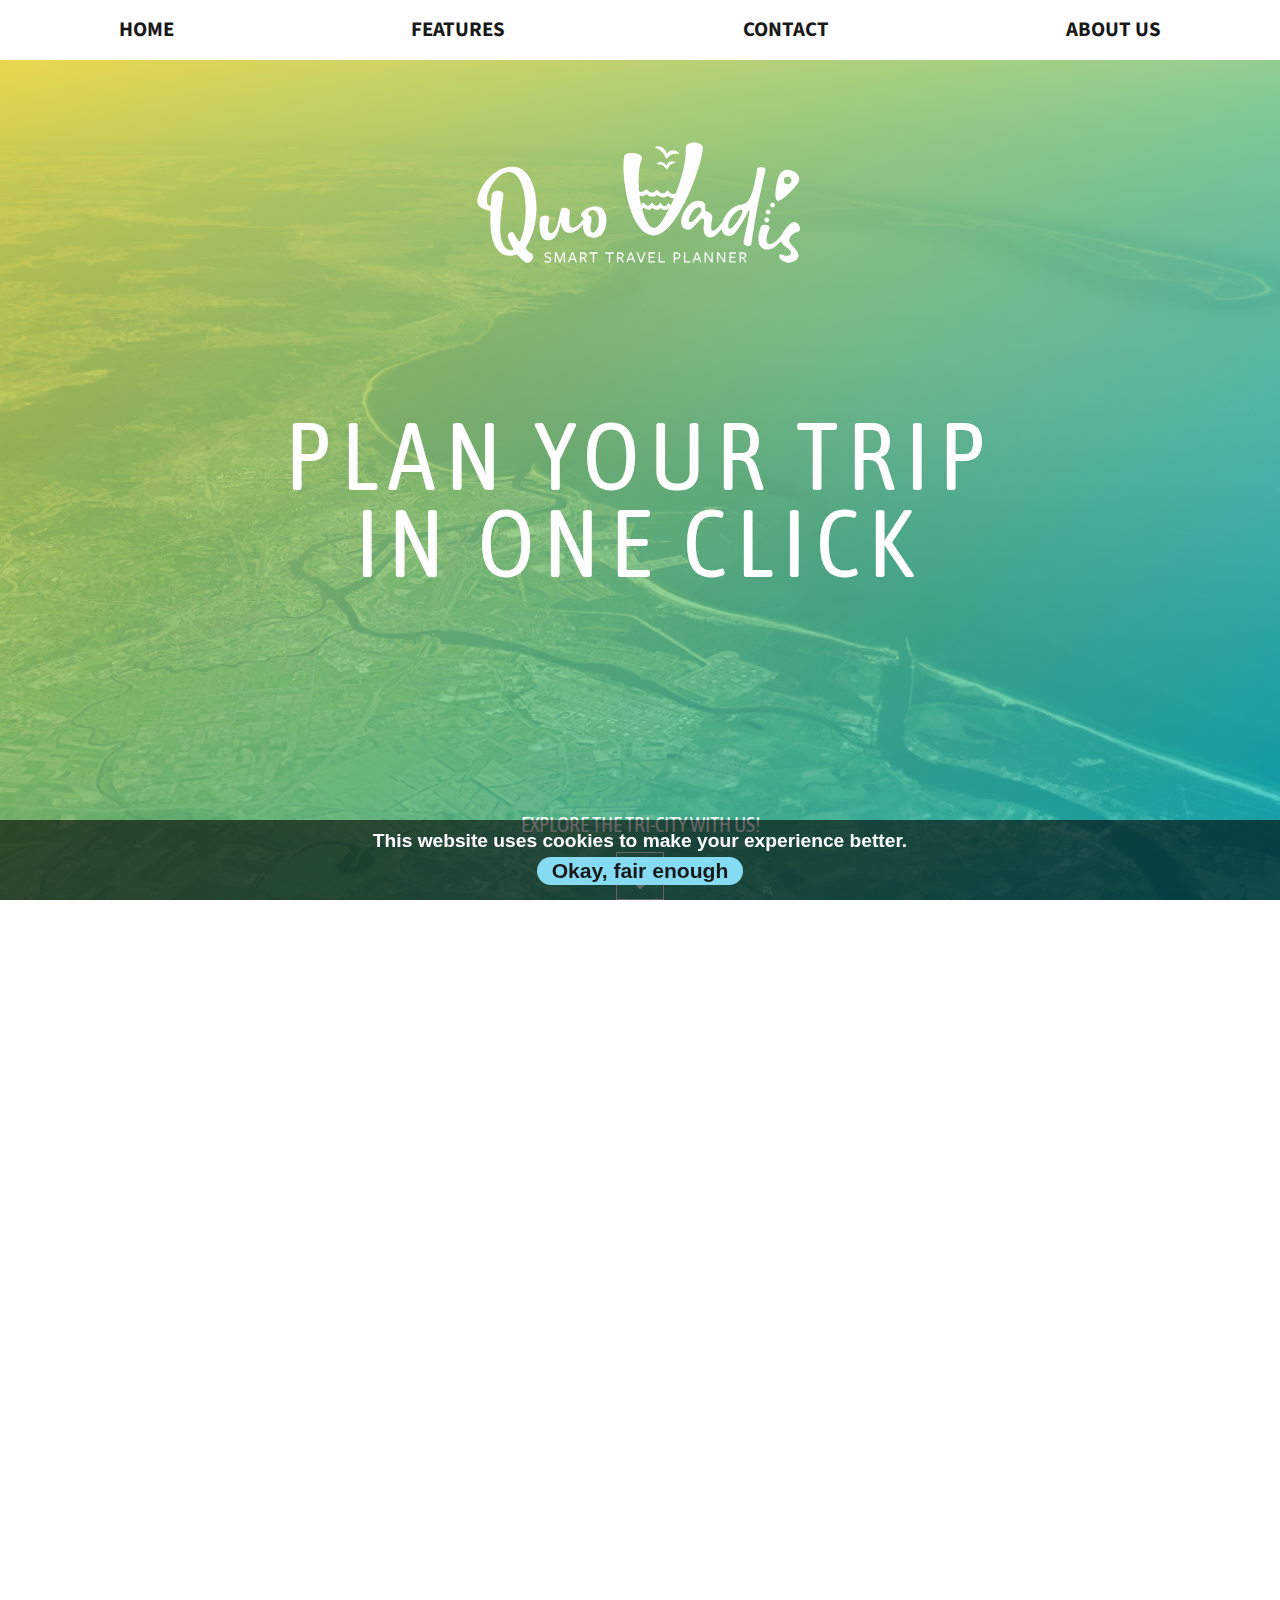
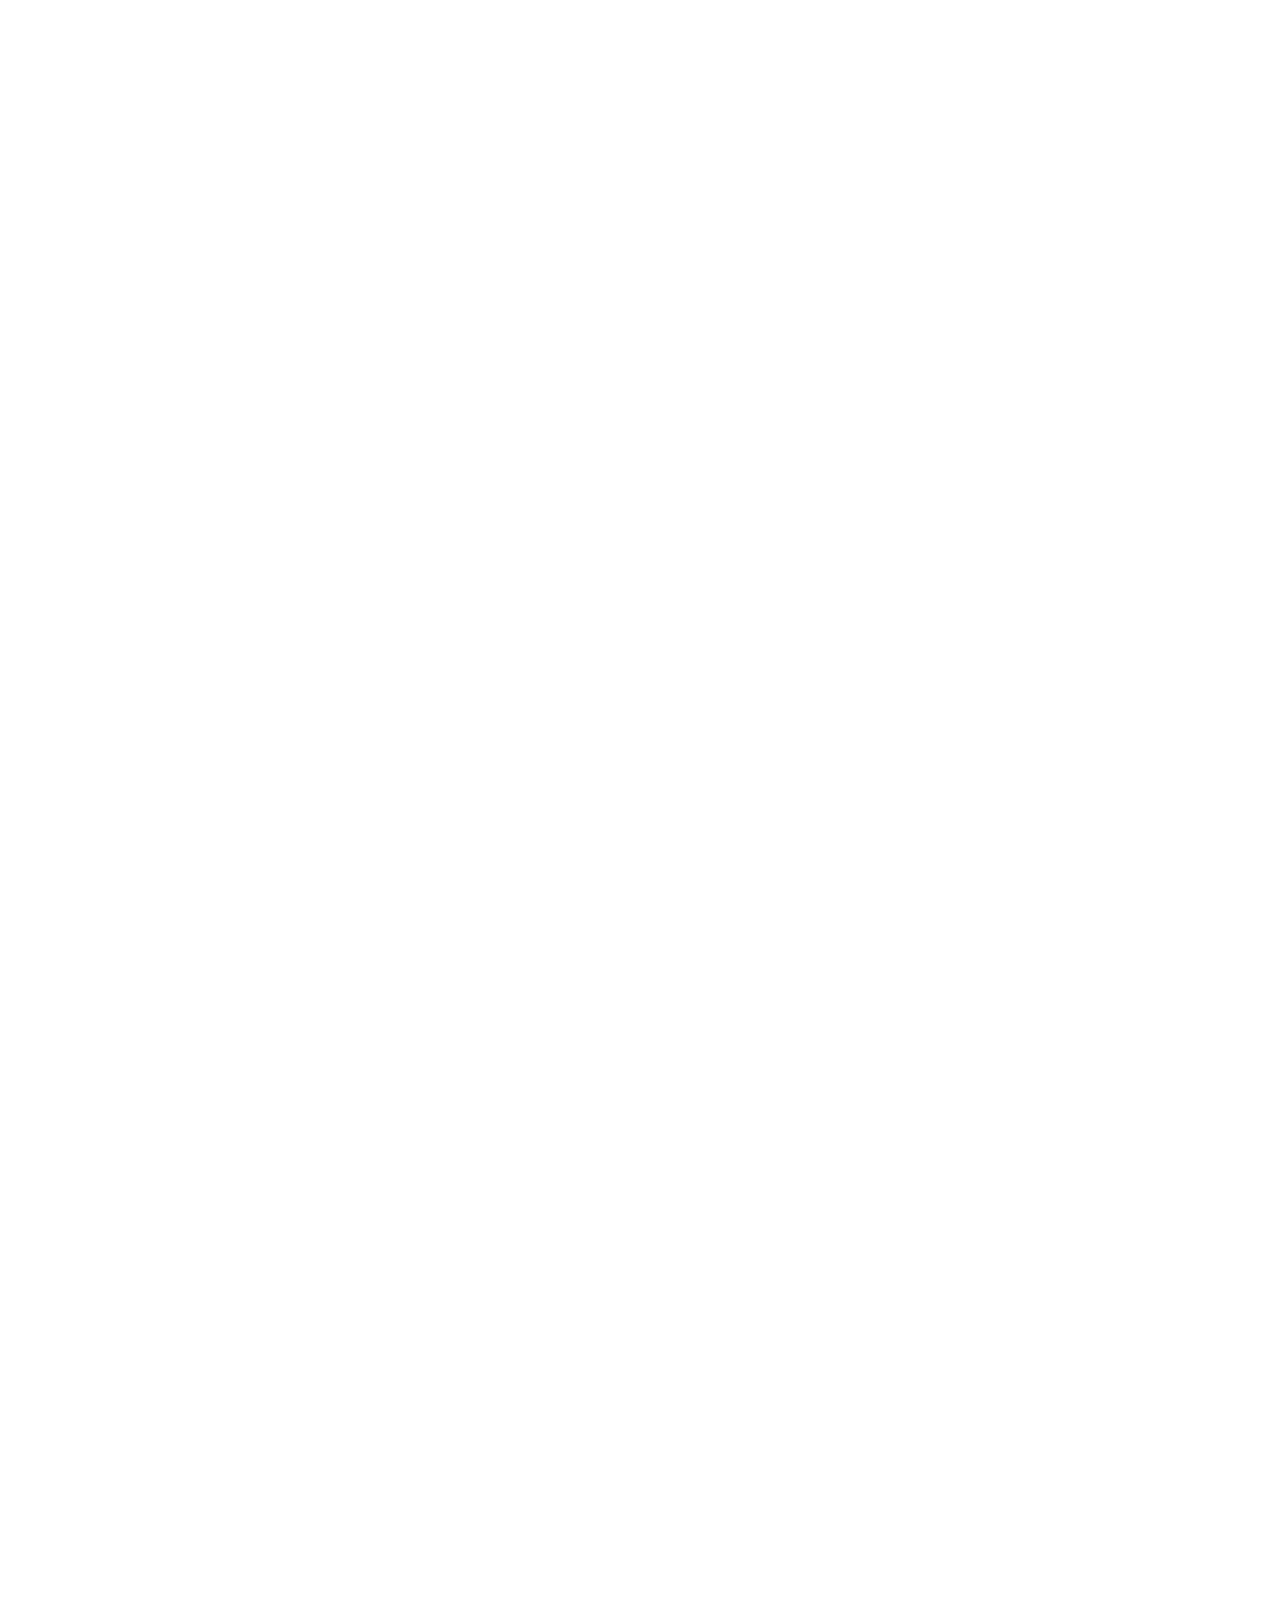
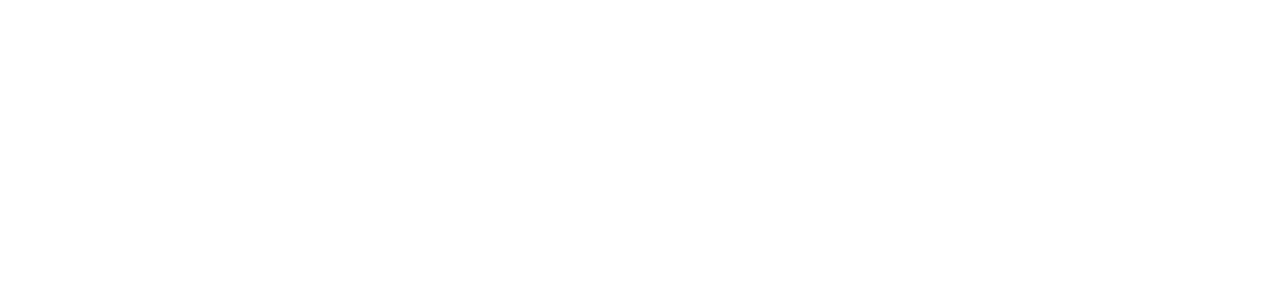
==== commit 86042cd0: "merge with master" ====
--- a/index.html
+++ b/index.html
@@ -6,50 +6,59 @@
   <meta name="viewport" content="width=device-width, initial-scale=1.0">
   <meta http-equiv="X-UA-Compatible" content="ie=edge">
   <title>Quo Vadis</title>
-  <link href="https://fonts.googleapis.com/css?family=Montserrat:900|Source+Sans+Pro:300&display=swap" rel="stylesheet">
+  <link href="https://fonts.googleapis.com/css?family=Source+Sans+Pro:200&display=swap" rel="stylesheet">
+  <link href="https://fonts.googleapis.com/css?family=Asap+Condensed:600&display=swap" rel="stylesheet">
   <link rel="stylesheet" href="main.css">
-
+  <script type="text/javascript" src="jquery-3.4.1.min.js"></script>
 </head>
 
 <body>
-
-  <!--NAV--> 
-  <nav class="navigation-container navigation-container--closed" id="navigationContainer">
-
-  <div class="navigation-title navigation-title--closed" id="navigationTitle">
+  <!--COOKIE CONSENT-->
+  <div class="cookieConsent">
+    <p>This website uses cookies to make your experience better.</p>
+    <a class="cookieConsent__button">Okay, fair enough</a>
+  </div>
+
+  <!--NAV-->
+  <div class="navigation-title" id="navigationTitle">
     <div class="navigation-title__text">
-        <svg class="navigation_icon" viewBox="-5 -7 24 24" width="24" height="24" preserveAspectRatio="xMinYMin"><path d='M1 0h5a1 1 0 1 1 0 2H1a1 1 0 1 1 0-2zm7 8h5a1 1 0 0 1 0 2H8a1 1 0 1 1 0-2zM1 4h12a1 1 0 0 1 0 2H1a1 1 0 1 1 0-2z' /></svg>
-      </div>
+      <svg class="navigation_icon" viewBox="-5 -7 24 24" width="24" height="24" preserveAspectRatio="xMinYMin">
+        <path
+          d='M1 0h5a1 1 0 1 1 0 2H1a1 1 0 1 1 0-2zm7 8h5a1 1 0 0 1 0 2H8a1 1 0 1 1 0-2zM1 4h12a1 1 0 0 1 0 2H1a1 1 0 1 1 0-2z' />
+      </svg>
+    </div>
   </div>
+
+  <nav class="navigation-container" id="navigationContainer">
     <div class="navigation-content">
       <ul class="navigation-list">
         <li class="navigation-list__item">
           <a class="navigation-link" href="#hero-section">
-            <div class="navigation-link__text">Home</div>
+            Home
           </a>
         </li>
         <li class="navigation-list__item">
           <a class="navigation-link" href="#features-container">
-            <div class="navigation-link__text">Features</div>
+            Features
+          </a>
+        </li>
+        <li class="navigation-list__item">
+          <a class="navigation-link" href="#contact-section">
+            Contact
           </a>
         </li>
         <li class="navigation-list__item">
           <a class="navigation-link" href="#about-us">
-            <div class="navigation-link__text">About Us</div>
-          </a>
-        </li>
-        <li class="navigation-list__item">
-          <a class="navigation-link" href="#contact-section">
-            <div class="navigation-link__text">Contact</div>
+            About Us
           </a>
         </li>
       </ul>
     </div>
   </nav>
-  
-  
+
+
   <!-- <div class="hero-section"></div> -->
- 
+
   <section class="hero-section" id="hero-section">
 
 
@@ -62,49 +71,155 @@
 
     <section class="hero-section__content">
       <div class="logo-container">
-        <svg class="logo" xmlns="http://www.w3.org/2000/svg" viewBox="0 0 391.5 443.08">
+        <svg class="logo" xmlns="http://www.w3.org/2000/svg" x="0px" y="0px" viewBox="0 0 1605.7 582.4"
+          style="enable-background:new 0 0 1605.7 582.4;" xml:space="preserve">
           <title>LOGO3c</title>
           <g id="NAPIS">
+            <path d="M871.2,56.7c19.3,5.1,35.7,21.6,42.6,43c0.3,1.2,1.4,2.2,2.7,2.3c0.9,0,1.7-0.4,2.1-1.1c11.1-16.5,30-23.6,49.3-18.5
+                  c1.3,0.4,2.6-0.3,2.9-1.6c0.3-1.3-0.1-2.6-1-3.5c-0.2-0.3-0.5-0.5-0.8-0.8c-15-14.8-36.5-14.3-48,1.1c-0.7,1-2.1,1.3-3.1,0.6
+                  c-0.8-0.5-1.3-1.2-1.6-2c-0.1-0.3-0.2-0.6-0.4-1c-8-20.4-28.5-31.3-45.6-24.4l-0.2,0.1c-1.3,0.9-1.8,2.6-1,4
+                  C869.5,55.8,870.2,56.5,871.2,56.7z" />
+            <path d="M914.4,129.1c-9.9-13.6-26.9-16.8-37.9-7c-0.6,0.5-0.8,1.3-0.7,2.1c0.1,1.3,1.2,2.2,2.4,2.3c14.9-1,30.1,7.5,39.4,22.2
+                  c0.2,0.4,0.6,0.7,1,0.9c0.9,0.5,2,0.2,2.5-0.7c0.1-0.1,0.1-0.3,0.2-0.5c4.6-15.7,16.9-26.2,31.8-27.2c1-0.1,1.7-0.9,1.7-1.9
+                  c0.1-1.1-0.4-2.1-1.3-2.6l-0.7-0.4c-13.9-7.6-29.3-1.6-34.5,13.3c-0.1,0.4-0.3,0.7-0.6,0.9c-0.9,0.7-2.1,0.5-2.8-0.4
+                  c-0.1-0.1-0.1-0.2-0.2-0.3l0.2,0.1C914.7,129.7,914.6,129.4,914.4,129.1z" />
+            <path d="M306,158.7c-16.4-16.2-36.9-23.5-61.5-21.7c-22.6,2.2-44.2,9.9-63.1,22.5c-19.2,12.6-35.8,28.6-49,47.3
+                  c-13.5,19.1-23.2,39.2-29.1,60.5c-3.9,14.3-3.5,25.4,1.2,33.8c4.7,8.2,13.9,14.6,28.1,19.2c4.3,1.1,7.8,2.3,10.7,3.1
+                  c4.7,1.2,8.1,2.3,10.2,3.7c1.9,1.1,3.1,3.5,3.5,7c0.4,5.4,0.5,10.8,0.2,16.2c-0.2,7.3-0.2,17.4-0.2,30.7
+                  c0.5,23.3,3.6,46.5,9.3,69.1c1.4,6.7,3.5,13.2,6.2,19.5c5.2,13.3,13.4,25.3,24,34.8c10.3,9.2,22.8,14.6,37.5,16.2
+                  c8.1,0.7,16.2,0,24-2c0.9-0.2,1.9-0.6,2.7-0.8c4.3-1.2,7.7-1.6,10-1.2c2.4,0.5,5.5,2.9,9.2,7c0.9,0.9,1.7,2.1,2.7,3.1
+                  c3.9,4.5,8.1,8.8,12.5,12.9c4.5,4.1,9.5,7.4,15,10c7,2.8,13.4,1.6,19.3-3.1c5.7-4.5,9.9-10.6,11.9-17.6c2.2-6.8,0.6-12.1-4.3-16
+                  c-2.3-1.6-4.6-2.9-6.8-4.5c-0.5-0.3-0.9-0.6-1.4-0.8c-5-3.2-9.7-6.9-14.1-10.9c-1.3-1.4-2.6-2.9-3.7-4.5c-1.2-2-1.5-4.3-1-6.6
+                  c0.5-2.1,1.3-4.1,2.5-6c2.8-4.2,5.3-8.4,7.7-12.7c12.4-23.7,21.6-49,27.2-75.2c5.9-26.3,8.7-53.2,8.6-80.1
+                  c-0.4-31.7-4.9-61-13.1-88.1C334.7,196.4,322.4,174.7,306,158.7z M309.4,328.1c-0.2,20.6-1.9,41.1-5.1,61.5
+                  c-3.1,20.3-8.3,40.2-15.4,59.4c-0.5,1.4-1.1,2.8-1.8,4.1c-0.6,1.3-1.3,2.6-2.2,3.7c-1.6,1.6-2.9,2.2-4.3,1.6
+                  c-1.5-0.6-2.8-1.6-3.9-2.9c-7.2-10.5-13.7-21.5-19.5-32.8c-2-3.1-4.9-4.3-9-3.9c-4.1,0.7-8,2.5-11.1,5.3c-3.2,2.5-5.1,6.2-5.3,10.3
+                  c0.6,6.4,2.8,14,6.7,22.8c3.9,8.6,7.4,15.8,10.7,21.7c0.5,0.7,0.9,1.5,1.2,2.2c1.2,1.9,2.3,3.9,3.5,6.2c1.1,1.8,1.7,4,1.6,6.2
+                  c-0.1,2-1.4,3.6-3.3,4.1c-2.1,0.6-4.4,0.8-6.6,0.6c-1.9-0.1-3.8-0.4-5.7-0.8c-13.9-4.7-24.1-14.7-30.3-29.9
+                  c-6.1-15.2-9.6-33.9-10.2-56.4c-0.5-24.4,0.7-48.8,3.5-73c2.9-26.4,6.4-52.9,10.5-79.7c0.5-7-2.8-12.1-10-15
+                  c-7.3-3-15.3-3.6-23-1.8c-8,1.8-13.5,6.3-16.2,13.3c-2.2,8.8-3.5,17.9-3.7,27c-0.2,1.4-0.2,2.9-0.2,4.3c-0.2,3.5-0.5,7.2-0.8,11.1
+                  c-0.3,3.9-1.3,6.4-2.7,7.8c-3.3,2.1-6.8,0.3-10.5-5.7c-3.5-6-5.1-15.4-4.1-28.3c0.8-13,6-28.9,16.2-47.8c5.1-9.2,11-17.9,17.6-26
+                  c7.1-8.9,15.2-16.9,24.2-23.8c9-7.1,18.3-11.3,28.1-13.1c19.4-2.4,35,4.5,47.1,20.5c11.9,16,20.7,37.3,26,63.9
+                  C307,272.2,309.7,300.1,309.4,328.1z" />
             <path
-              d="M308.05,693a18.64,18.64,0,0,1-8.69-2,21.29,21.29,0,0,1-6.7-5.4,25,25,0,0,1-4.32-7.74,27.39,27.39,0,0,1-1.53-9.13,25.42,25.42,0,0,1,1.71-9.27,24.72,24.72,0,0,1,4.72-7.74,23,23,0,0,1,7.11-5.31,19.92,19.92,0,0,1,8.78-2,18.29,18.29,0,0,1,5.26.76,22.25,22.25,0,0,1,4.82,2.07,19.83,19.83,0,0,1,4.09,3.15,22.63,22.63,0,0,1,3.2,4v-9.18H332v57.87q0,2.52,2.25,2.61V711a9,9,0,0,1-1.76.18h-1.66a5.23,5.23,0,0,1-3.51-1.76,5.34,5.34,0,0,1-1.44-3.73V682.38A24.91,24.91,0,0,1,318,690.3,18.88,18.88,0,0,1,308.05,693Zm1.89-5.4a14.25,14.25,0,0,0,5.08-.9,18.43,18.43,0,0,0,4.41-2.39,19.22,19.22,0,0,0,3.65-3.51,26.09,26.09,0,0,0,2.79-4.27V662A10.88,10.88,0,0,0,324,657.4a17.74,17.74,0,0,0-3.74-3.91,18.52,18.52,0,0,0-4.81-2.7,14.4,14.4,0,0,0-5.13-1,15.22,15.22,0,0,0-7,1.62,17.83,17.83,0,0,0-5.49,4.27,19.53,19.53,0,0,0-3.55,6.08,20.15,20.15,0,0,0-1.26,7,20.66,20.66,0,0,0,1.26,7.2,18.84,18.84,0,0,0,3.51,6,17.1,17.1,0,0,0,5.35,4.1A15.18,15.18,0,0,0,309.94,687.6Z"
-              transform="translate(-286.81 -268.1)" />
+              d="M657.3,360.4c-1-15.1-5.3-27.8-12.9-38.1c-7.7-10.4-19.6-15.5-35.4-15.3c-11.4,0.6-22.9,3.8-34.8,9.8
+                  c-11.7,5.9-19.9,13.1-24.2,21.9c-2,4.9-2,8.6-0.4,11.5c1.6,2.6,3.7,4.9,6.1,6.8c1,0.7,2,1.6,2.9,2.5c0.4,0.6,0.7,1.2,0.9,1.8
+                  c-3.1,4.5-6.4,8.9-9.9,13.2c-5.4,6.9-11.6,13-18.4,18.4c-6.8,5.2-13.5,7.8-20.1,7.2c-5.6-1.1-9.6-4.9-11.5-11.1s-2.7-14-2.3-23.2
+                  c0.2-9.5,1.1-18.9,2.7-28.3c0.8-8.4-1.7-14.7-7.4-18.6c-5.4-3.7-11.9-5.3-18.4-4.7c-6.4,0.6-10.9,3.5-12.9,8.4
+                  c-2.3,7.9-4.1,15.9-5.5,24c-1.9,9.9-4.3,20.3-7,31c-2.4,9.8-6,19.4-10.5,28.5c-4.5,8.2-10,13.7-16.8,16.4c-3.2,1.2-6.8,0.7-9.6-1.2
+                  c-3.2-1.9-5.1-5.6-6.1-11.5c-0.6-8.8-0.2-17.7,1.2-26.4c1.5-9.1,2.7-15.6,3.5-19.1c0.2-0.2,0.2-0.4,0.2-0.6
+                  c1-7.1-1.3-11.7-7.2-13.9c-5.8-2.4-12.3-2.4-19.1-0.4c-6.9,1.7-11.1,5.4-12.9,10.9c-2.1,8.2-2.7,20-2.3,35.2
+                  c0.4,13.9,3.1,27.7,8,40.8c4.9,9.6,11.5,15.2,20.1,17c8.5,1.9,16.4,1.5,23.4-1.2c8.2-3.6,15-9.7,19.5-17.4
+                  c5.2-8.4,9.2-17.4,12.1-26.8c3.1-9.6,5.2-17.6,6.8-24.4c1.2-4.5,1.8-7.2,2.2-8.2c0.2-0.9,0.4-0.6,0.2,1.6c0.4,4.6,1,9.2,2,13.7
+                  c1.3,7,4.4,13.6,9,19.1c4.6,5.8,11.1,9.7,19.3,11.5c13.5,2.7,27.5-1.6,42.2-12.7c8.2-6.2,15.9-14,23.1-23.3
+                  c-0.3,2.8-0.4,5.6-0.5,8.5c-0.4,7.4,1.2,15.6,4.7,24.4c4.3,9.6,10.6,16.4,18.8,20.3c8.2,4,17.4,5.6,26.4,4.5
+                  c9.3-0.9,18.2-4.2,25.8-9.6c8.4-6.5,14.8-16.6,19.5-30.1C656.3,389.4,658.2,374.9,657.3,360.4z M614.6,409
+                  c-6.3,9.6-12.3,13.7-18.2,11.9c-5.8-1.5-8.2-10.7-7.2-27.3c0.4-2.9,1-6.4,1.8-10.5c1.3-6.2,2.1-12.5,2.5-18.9
+                  c0.4-6.3-1-10.8-4.1-13.3c-0.7-0.5-1.5-1-2.2-1.4c-1.8-0.9-3.5-2-5.1-3.3c-1.6-1.2-2.8-2.9-3.3-4.9c-0.4-2.1,0.3-4.7,2.3-7.6
+                  c6-7.8,12.2-11.3,19.1-10.3c6.9,1,12.5,5.5,17.4,13.5c4.9,8.2,7.4,18.8,7.5,31.9C624.6,386,621,399.4,614.6,409z" />
+            <path d="M1020.2,237.8c13.7-32.4,25.7-65.6,35.8-99.3c9.1-31.4,14.9-57.7,17.4-78.5c0.5-9.2-2.8-16-10.1-20.7
+                  c-7.3-4.5-15.9-6.9-25.9-7c-9.1-0.4-18.2,1.6-26.3,5.9c-7.4,4.1-11.4,10.4-11.3,18.6c1.3,28.7-2.9,62.1-12.4,100.3
+                  c-8.2,32-18.3,63.5-30.2,94.3c-8.9,6.1-20.8,3.7-29.1-6.8l-0.3-0.4c-1.3-2-3.5-3.3-5.9-3.5c-2.2-0.1-4.4,0.9-5.7,2.7
+                  c-8.8,11.6-23.9,10.8-33.9-1.6c-0.2-0.2-0.4-0.5-0.6-0.7c-1.4-2-3.5-3.3-5.9-3.5c-2.3-0.2-4.5,0.9-5.7,2.8c-3.3,4.4-7.6,7-12.1,7.9
+                  c-0.1,0-0.2,0-0.3,0c-0.2,0-0.4,0.1-0.7,0.1c-0.7,0.1-1.4,0.1-2.1,0.2c-6.7,0.2-13.7-3.2-19.1-10.1l-0.3-0.4
+                  c-1.3-2-3.5-3.3-5.9-3.5c-2.3-0.1-4.4,0.9-5.7,2.8c-6.6,8.7-16.8,10.4-25.8,5.5c-2.1-24.1-2.4-48.3-1-72.5
+                  c1.9-25.6,6.1-48.2,13.3-67.8c1.7-6-0.5-11-7-15.2c-6.5-4.2-14.7-7.2-24.7-8.7c-9.2-1.7-18.7-1.6-27.9,0.1
+                  c-8.5,1.9-14,5.9-16.3,11.9c-3.1,16.7-4.2,38.4-3.1,65.4c1.2,29.1,4.5,58.1,9.8,86.7c5.2,30.1,13,59.7,23.4,88.4
+                  c10,27.9,22.8,51.2,38,70c15.3,18.6,33.5,29.3,54,31.9c19.5,1.2,38.9-7.1,58.6-25.3c19.7-18.3,38.3-42.4,56.3-72.8
+                  C989.9,303.7,1006.2,271.2,1020.2,237.8z M903.4,361.9c-15.5,24.7-28.7,37.5-39.1,38.5c-10.6-0.1-20.3-7.1-29.1-21.2
+                  s-16.5-32.5-22.6-55.5c-0.4-1.4-0.8-2.9-1.1-4.3c2.9-1.4,5.7-3.7,8.1-6.7c9.2,9.5,19.8,12,28.7,7.2c2.9-1.6,5.3-3.6,7.4-6.2
+                  c2.9,3.1,6.3,5.6,10.1,7.4V321c9.3,4.3,18.9,2.2,26-6.5c12,12.4,26.3,12.8,36.1,0.9c0.3,0.3,0.6,0.6,0.9,1
+                  C920.5,333.4,912,348.6,903.4,361.9z M935.2,303.1c-1.9-1.6-3.5-3.4-4.8-5.4c-1.4-2.1-3.1-3.2-4.8-3.2s-3.2,1-4.2,3
+                  c-6.2,12.1-18.1,12-26.7-0.3l-0.2-0.4c-1.4-2.1-3.1-3.2-4.8-3.2s-3.2,1-4.2,3c-6.2,12.1-18.1,12-26.7-0.3c-0.1-0.1-0.2-0.2-0.3-0.4
+                  c-1.4-2-3.1-3.2-4.8-3.2c-0.7,0-1.4,0.2-2,0.5l-0.1,0.1c-0.1,0.1-0.2,0.1-0.3,0.2c-0.8,0.5-1.5,1.3-2,2.3c-2.2,4.4-5.2,7.2-8.6,8.3
+                  c-0.8,0.3-1.6,0.4-2.4,0.5v0.1c-5.2,0.6-11-2.4-15.7-9.2l-0.3-0.4c-1.4-2.1-3.1-3.2-4.8-3.2s-3.2,1-4.2,3c-1.7,3.2-3.7,5.6-6,7.1
+                  c-2.9-13.2-5.2-26.6-7-40c10.5,3.1,21.4,1.1,30.2-6.3c14.4,13.2,32.6,14.4,46.1,3.1c3.6,3.4,7.9,6.2,12.5,8.1v-0.1
+                  c11.5,4.8,23.8,3.1,33.6-5.1c7.9,7.3,17.1,10.9,26,10.8C944.2,283.3,939.7,293.5,935.2,303.1z" />
+            <path d="M1333.3,140.3c-6.3-1.2-12.8-1.1-19.1,0.4c-5.5,1.2-8.3,6.7-7.5,16.4c-7.6,42.1-13.7,70.6-18.8,85.6
+                  c-4.3,13.7-10.3,26.8-17.8,39c-7,10.9-16.1,17.1-27.4,18.2c-19.5,1.7-36.6,9.5-51.4,23.3c-14.8,14-25.4,29.9-31.8,48
+                  c-0.3,0.9-0.6,1.7-0.9,2.6c-1.4,2-2.8,3.9-4.2,5.9c-6.5,8.8-13.9,17-21.9,24.5c-7,6.3-12.4,9-16.6,8.3c-3.8-1.4-5.7-5.3-6.2-11.7
+                  c-0.3-7,0.1-14.1,1.1-21c1.2-7.5,2.2-13.7,3.2-18.3c0.6-2.3,0.9-3.8,1-4.6c0-7.4-2.1-12.8-6.8-16.6c-4.3-3.7-9.1-6.6-14.4-8.7
+                  c-4.6-2-7.7-4-9.3-6.1c-0.9-2.3-1.2-5.9-0.6-10.4c0.6-5.2,0.3-10.5-1-15.6c-1.5-5.4-6-9.7-13.7-13.2c-12.4-4.4-24.3-4-35.7,1.4
+                  c-11.4,5.2-21.3,13.7-29.9,24.9c-8.5,10.8-14.9,23.1-19.1,36.2c-4.1,13-5.3,24.9-3.5,35.5c2,10.7,7.6,18.1,17.2,22.5
+                  c10.5,3.5,20,2,28.7-4.7c8.7-6.7,16.5-14.6,23.3-23.2c3.6-4.5,7.5-8.8,11.7-12.9c3.5-3.6,7-5.4,10-5.5c4.1,0.3,6.4,2.9,6.8,7.7
+                  c0.4,6,0.2,12.1-0.6,18.1c-1,7.5-1.4,15.1-1.2,22.6c0.3,7.8,2.1,14.6,5.9,20.6c3.7,6.2,10.4,10.3,20.1,12.5
+                  c9.3,1.3,19.5-3.3,30.8-13.9c7.6-7.2,14.6-14.8,21.2-22.9c0.6,5.1,1.8,10,3.6,14.7c3.1,6.4,8.5,10.9,15.9,13.7
+                  c7.2,2.6,15,2.8,22.3,0.3c4.9-2.2,10.6-6.6,16.7-13.5c6.3-6.9,11.9-14.3,16.8-22.2c4.9-7.9,8.7-14.2,11.6-18.7
+                  c11.3-19,19.4-33.5,24.4-43.2c3.5-8.3,6.2-12.2,7.6-11.4c1.7,0.7,0.5,11.5-3.2,32.5c-3.9,21-11.1,55-21.4,102.4
+                  c-0.4,7.2,2.1,12.4,7.7,15.5c5.7,3,11,4.2,16.1,3.3c5.2-0.7,8.4-2.9,9.6-6.7c3.1-22.3,9.5-62.2,19.2-120.2
+                  c9.8-57.9,24-124.9,42.6-201C1344,144.9,1340.5,141.3,1333.3,140.3z M1064.8,331.8c-1.2,2.2-4.7,6.9-10.3,14.1
+                  c-5.8,7.1-12.1,14-18.8,20.4c-6.8,6.4-12.7,9.7-17.7,9.9c-4.4-1.2-5.5-6.3-3.2-15.4c2.1-9.4,6.7-18.9,13.3-28.9
+                  c6.8-9.8,14.6-16.4,23.8-19.2c5.8-1.4,10.4-0.2,13.3,3.6C1068.1,319.9,1067.9,325,1064.8,331.8z M1244.5,328.9
+                  c-0.8,7.4-5,17-12.4,29.2c-6.8,11.5-14.7,22.4-23.4,32.5c-8.6,9.5-14.7,14-18.8,13.9c-5.9-2.1-8.1-8.4-6.1-19
+                  c2.1-10.5,7-21.8,15.1-33.7c7.8-11.6,18.3-20.9,30.7-27.2C1240.4,320.1,1245.3,321.5,1244.5,328.9z" />
             <path
-              d="M360.16,693q-7.65,0-11.39-5.09T345,672.75V645.21h6.12v26.46q0,15.93,10.89,15.93a16.18,16.18,0,0,0,5.31-.9,16.66,16.66,0,0,0,4.81-2.61,21.14,21.14,0,0,0,4-4.05,20.42,20.42,0,0,0,2.84-5.31V645.21h6.12v39q0,2.52,2.16,2.52v5.4a11.21,11.21,0,0,1-1.76.18h-.94a4.89,4.89,0,0,1-3.51-1.53,5.43,5.43,0,0,1-1.35-3.87v-5.4a21.83,21.83,0,0,1-8.33,8.5A22.18,22.18,0,0,1,360.16,693Z"
-              transform="translate(-286.81 -268.1)" />
+              d="M1462.3,427.6c8.3-5.7,15.6-9.3,21.9-10.4c6.6-1.8,9.4-6.7,8.5-14.4c-0.7-7.6-4.1-14.5-10.2-20.7c-6-5.9-13.4-7.4-22.3-4.1
+                  c-10,5.1-20.7,14.8-31.6,29c-6.1,8-10.8,15.7-14.1,23c-8.6,11.3-17.3,20.6-26.2,28c-12.8,10.5-22.6,14.7-29.2,12.4
+                  c-6.6-3.3-10.3-8.4-10.9-15.7c-0.5-7.9,0.5-15.9,2.9-23.5c2.1-7.6,4.7-15.1,7.7-22.5c0.7-1.7,1.1-3.2,1.8-4.7
+                  c1.8-6.2,0-10.9-5.2-13.9c-5.5-2.9-11.5-3.7-18.4-2.7c-6.7,1.3-11.5,5-14.1,11.1c-3.6,10.1-6.3,20.5-8,31.2
+                  c-2.1,10.8-2.1,22-0.1,32.8c1.5,10,7.1,18.9,15.3,24.7c10.2,6.5,21,8.5,32.3,6s24-10.9,38.1-25.3c3.5-3.5,6.9-7.1,10.1-10.8
+                  c1.3,4.3,3.5,8.4,6.5,11.8c5.3,6.1,11.3,11.6,17.9,16.2c0.7,0.7,1.5,1.3,2.3,1.8c4.2,3,8,6.3,11.6,10c3.7,4,5.3,8.2,5,12.7
+                  c-1,5-3.6,8.1-7.6,9.8c-4,1.6-8.4,2.1-12.7,1.5c-3.1-0.3-6.2-0.8-9.2-1.5c-2.1-0.8-4-1.4-5.8-2.2c-1.8-0.8-3.9-1.3-5.8-2
+                  c-3.2-0.7-5.7-0.2-7.6,1.7c-1.8,2-2.5,4.8-2,7.4c0,0.9,0.2,1.8,0.5,2.7c0.3,0.8,0.6,1.6,1,2.3c2.9,5.6,7.5,10.3,13,13.3
+                  c5.4,3.4,11.3,5.8,17.4,7.3c10.4,2.2,21.2,0.8,30.7-3.8c10.3-4.6,17.1-12,20.4-22.5c1.1-6.6-0.6-13.4-5.2-20.1
+                  c-4.9-7-10.4-13.6-16.3-19.8c-5.2-5.2-9.9-10.7-14.1-16.6c-3.9-5.4-5.4-10.5-4.7-15.3C1448.7,441.6,1454,433.3,1462.3,427.6z" />
+            <path d="M1412.5,278.5c10.7-7.1,20.6-15.1,29.8-24c10.4-9.8,20.2-20.1,29.4-31c8.4-10.3,13.8-18.1,16.2-24
+                  c3.8-12.4,0.7-23.4-9.4-32.7c-9.9-9.7-22.1-15.1-36.7-16.4c-14.3-0.7-26.1,4.9-35.8,17.5c-4.1,6.8-8.5,18.5-12.3,34
+                  c-3.8,15.6-6.2,31.5-7.3,47.5c-0.8,16,1.7,27.3,7.3,33.7C1397.2,286.1,1403.2,284.5,1412.5,278.5z M1439.2,179.9
+                  c9.1,0,16.5,7.4,16.5,16.5s-7.4,16.5-16.5,16.5s-16.5-7.4-16.5-16.5S1430.1,179.9,1439.2,179.9z" />
+            <path d="M1367.2,319.4l-0.3,0.4c0,0,0,0,0.1,0L1367.2,319.4z" />
+            <path d="M1366.9,319.9L1366.9,319.9L1366.9,319.9z" />
+            <path d="M406.8,525c-6.9-1.8-10.6-3.4-10.6-7.8c0-3.6,2.6-6.5,8.9-6.5c4.1,0,8.1,1.3,11.6,3.6l2.1-5.2c-4.1-2.5-8.9-3.9-13.8-3.8
+                  c-8.6,0-14.6,5-14.6,12.3c0,8.5,6.9,11.1,13.1,12.8c7.1,1.8,10.5,3.5,10.5,8c0,4.3-4,7.4-9.5,7.3c-4.6-0.1-9.1-1.5-12.8-4.2l-2,5.4
+                  c4.4,2.7,9.4,4.2,14.6,4.2c9.2,0,15.4-5.5,15.4-13.1C419.7,529.8,413.2,526.7,406.8,525z" />
+            <polygon points="470.3,506.3 456.9,542.3 443.5,506.3 435.6,506.3 434.1,550.1 439.9,550.1 440.4,513.6 453.8,549.4 459.8,549.4 
+                  473.1,513.6 473.5,550.1 479.5,550.1 478.1,506.3 	" />
             <path
-              d="M418.93,693a22.24,22.24,0,0,1-9.36-1.94,23,23,0,0,1-7.34-5.26,23.88,23.88,0,0,1-4.81-7.74,25.42,25.42,0,0,1-1.71-9.27,25.08,25.08,0,0,1,1.75-9.36,24.53,24.53,0,0,1,4.86-7.74,23.62,23.62,0,0,1,7.34-5.31,21.59,21.59,0,0,1,9.27-2,21.87,21.87,0,0,1,9.31,2,23.45,23.45,0,0,1,7.38,5.31,24.53,24.53,0,0,1,4.86,7.74,25.08,25.08,0,0,1,1.76,9.36,25.42,25.42,0,0,1-1.71,9.27,23.9,23.9,0,0,1-4.82,7.74,22.85,22.85,0,0,1-7.38,5.26A22.52,22.52,0,0,1,418.93,693Zm-17-24.12a19.54,19.54,0,0,0,1.35,7.33,19.9,19.9,0,0,0,3.64,5.94,16.49,16.49,0,0,0,5.4,4,15.56,15.56,0,0,0,6.62,1.44,15.12,15.12,0,0,0,6.61-1.49,17.59,17.59,0,0,0,5.45-4.05,19.27,19.27,0,0,0,3.69-6,20.74,20.74,0,0,0,0-14.72,19.17,19.17,0,0,0-3.69-6,17.59,17.59,0,0,0-5.45-4.05,15.11,15.11,0,0,0-6.61-1.48,14.85,14.85,0,0,0-6.57,1.48,17.43,17.43,0,0,0-5.4,4.1,19.71,19.71,0,0,0-3.69,6.07A20.3,20.3,0,0,0,401.92,668.88Z"
-              transform="translate(-286.81 -268.1)" />
-            <path d="M487.06,692.1,468,645.21h6.3l16.11,41.22,16.2-41.22h5.94L493.45,692.1Z"
-              transform="translate(-286.81 -268.1)" />
-            <path
-              d="M531.61,693a16.59,16.59,0,0,1-6.17-1.13,15.55,15.55,0,0,1-5-3.1A14,14,0,0,1,516,678.42a11.55,11.55,0,0,1,1.44-5.67,13.73,13.73,0,0,1,4-4.5,19.84,19.84,0,0,1,6.21-2.93,28.6,28.6,0,0,1,7.92-1,43.26,43.26,0,0,1,7.29.63,31.6,31.6,0,0,1,6.57,1.8v-4.23q0-6.21-3.51-9.86T536.29,649a20.66,20.66,0,0,0-7.38,1.44,35.59,35.59,0,0,0-7.65,4.14l-2.16-4.05q9.09-6.12,17.64-6.12,8.82,0,13.86,5t5,13.68v21.15q0,2.52,2.25,2.52v5.4a14.59,14.59,0,0,1-2.34.27,5.28,5.28,0,0,1-3.65-1.17,4.4,4.4,0,0,1-1.39-3.24l-.18-3.69a21.28,21.28,0,0,1-8.15,6.48A25,25,0,0,1,531.61,693Zm1.44-4.68a21.14,21.14,0,0,0,8.77-1.8,14.35,14.35,0,0,0,6.08-4.77,5.61,5.61,0,0,0,1.21-1.76,4.47,4.47,0,0,0,.41-1.75v-7.65a37.57,37.57,0,0,0-6.35-1.8,35.47,35.47,0,0,0-6.7-.63q-6.48,0-10.53,2.7a8.21,8.21,0,0,0-4.05,7.11,9.71,9.71,0,0,0,.85,4,10.24,10.24,0,0,0,2.34,3.28,11,11,0,0,0,3.56,2.21A12,12,0,0,0,533.05,688.32Z"
-              transform="translate(-286.81 -268.1)" />
-            <path
-              d="M588.13,693a20.21,20.21,0,0,1-9-2,22.89,22.89,0,0,1-7.11-5.35,24.67,24.67,0,0,1-4.64-7.7,25.38,25.38,0,0,1-1.66-9.13,27.33,27.33,0,0,1,1.62-9.41,25.09,25.09,0,0,1,4.45-7.78,21,21,0,0,1,6.75-5.27,19.15,19.15,0,0,1,8.6-1.93,18.34,18.34,0,0,1,10.53,3.1,23.62,23.62,0,0,1,7.2,7.52V626.4H611v57.78q0,2.52,2.16,2.52v5.4a11.62,11.62,0,0,1-2.16.27,5.62,5.62,0,0,1-3.78-1.4,4.29,4.29,0,0,1-1.62-3.37V683A20.51,20.51,0,0,1,598,690.3,19.83,19.83,0,0,1,588.13,693Zm1.35-5.4a14.55,14.55,0,0,0,4.81-.9,19.83,19.83,0,0,0,4.82-2.48,16.56,16.56,0,0,0,3.82-3.69,10,10,0,0,0,1.94-4.54V661.5a16.11,16.11,0,0,0-2.61-4.55,21,21,0,0,0-3.92-3.73,18.53,18.53,0,0,0-4.72-2.52,14.66,14.66,0,0,0-5-.9,14.39,14.39,0,0,0-6.84,1.62,17.3,17.3,0,0,0-5.27,4.27,18.9,18.9,0,0,0-3.37,6.08,21.54,21.54,0,0,0-1.17,7,19.64,19.64,0,0,0,5,13.18,17.84,17.84,0,0,0,5.53,4.1A15.76,15.76,0,0,0,589.48,687.6Z"
-              transform="translate(-286.81 -268.1)" />
-            <path d="M624.85,635.4v-9H631v9Zm0,56.7V645.21H631V692.1Z" transform="translate(-286.81 -268.1)" />
-            <path
-              d="M660,693a32.54,32.54,0,0,1-10.71-1.8,25.56,25.56,0,0,1-9-5.22l2.79-4.14a30.33,30.33,0,0,0,8,4.86,23.62,23.62,0,0,0,8.78,1.62c3.77,0,6.79-.77,9-2.3a7.42,7.42,0,0,0,3.38-6.52,5.67,5.67,0,0,0-.91-3.29,7.76,7.76,0,0,0-2.65-2.29,20.71,20.71,0,0,0-4.41-1.76c-1.77-.51-3.82-1-6.17-1.57q-4-1-7-2a21.42,21.42,0,0,1-4.9-2.25,8.13,8.13,0,0,1-2.88-3.11,10.09,10.09,0,0,1-.95-4.63,13.34,13.34,0,0,1,1.4-6.21,12.68,12.68,0,0,1,3.78-4.46,17.16,17.16,0,0,1,5.58-2.65,24.94,24.94,0,0,1,6.8-.9,26.3,26.3,0,0,1,9.8,1.75,19.44,19.44,0,0,1,7.12,4.64l-3,3.6a16.45,16.45,0,0,0-6.34-4,22.75,22.75,0,0,0-7.79-1.35,19.34,19.34,0,0,0-4.5.49,10.81,10.81,0,0,0-3.64,1.58,7.76,7.76,0,0,0-2.48,2.74,8.13,8.13,0,0,0-.9,3.92,6.44,6.44,0,0,0,.63,3.06,5.33,5.33,0,0,0,2.08,2,16.6,16.6,0,0,0,3.64,1.53c1.47.45,3.25.92,5.36,1.4q4.49,1.08,7.92,2.16a25,25,0,0,1,5.71,2.52,9.91,9.91,0,0,1,3.46,3.51,10.1,10.1,0,0,1,1.17,5,12.22,12.22,0,0,1-4.95,10.26Q668.4,693,660,693Z"
-              transform="translate(-286.81 -268.1)" />
-            <path
-              d="M636.92,590.61a180.4,180.4,0,0,1-46.46-9q-21.81-7.4-36.78-26.6l-.44-.8a7.92,7.92,0,0,0-5.28-2.4,7.62,7.62,0,0,0-5.29,1.6,129.8,129.8,0,0,1-38.09,22,125.28,125.28,0,0,1-44.26,8q-28.18,0-51.74-10.6a126.84,126.84,0,0,1-66.72-69.2,125.84,125.84,0,0,1-9.25-47.4,127.65,127.65,0,0,1,4.62-34,119.69,119.69,0,0,1,13.66-31.4,132.85,132.85,0,0,1,22.23-27A126.09,126.09,0,0,1,403.07,343q6.17-3.6,3.08-9.2a7.49,7.49,0,0,0-6.6-3.2,6.77,6.77,0,0,0-3.52.8,150.8,150.8,0,0,0-33,23A138.45,138.45,0,0,0,338.55,384a140.17,140.17,0,0,0-15.19,34.6,136.31,136.31,0,0,0,5.29,90.2,141.46,141.46,0,0,0,74.2,76q26.2,11.81,57.47,11.8a142.87,142.87,0,0,0,45.8-7.4,141.26,141.26,0,0,0,40.52-21.4,86.13,86.13,0,0,0,21.14,17.4,129.2,129.2,0,0,0,23.34,10.6,142,142,0,0,0,23.56,5.8,194.11,194.11,0,0,0,21.8,2.2q6.16,0,7-6A5.31,5.31,0,0,0,642,593,8.46,8.46,0,0,0,636.92,590.61Z"
-              transform="translate(-286.81 -268.1)" />
-            <path
-              d="M383.41,303.86h0a33.59,33.59,0,0,1,34.68-.16,1.8,1.8,0,0,0,1.58.16,1.73,1.73,0,0,0,1.11-1.73,33.59,33.59,0,0,1,16.09-30.78h0a1.75,1.75,0,0,0,.84-1.37A1.73,1.73,0,0,0,436,268.1a22.05,22.05,0,0,0-22.35,22.32,1.8,1.8,0,0,1-.52,1.34,1.73,1.73,0,0,1-2.05.29A22,22,0,0,0,381,301.54a1.77,1.77,0,0,0,.22,2A1.75,1.75,0,0,0,383.41,303.86Z"
-              transform="translate(-286.81 -268.1)" />
-            <path
-              d="M427.23,317.94a1.36,1.36,0,0,1-2.28.58,17.24,17.24,0,0,0-24.73.28,1.34,1.34,0,0,0-.18,1.62,1.36,1.36,0,0,0,1.51.63h0a26.26,26.26,0,0,1,26,7.81,1.37,1.37,0,0,0,2.34-.6,26.26,26.26,0,0,1,19-19.36h0a1.36,1.36,0,0,0,.07-2.61,17.23,17.23,0,0,0-21.81,11.66Z"
-              transform="translate(-286.81 -268.1)" />
-            <path
-              d="M382.37,385.61A100.82,100.82,0,0,0,362.78,418a105.46,105.46,0,0,0-6.83,37.4,102.86,102.86,0,0,0,7.71,39A105.57,105.57,0,0,0,385,527.81,104.28,104.28,0,0,0,418,551q19.38,8.81,42.72,8.8a114,114,0,0,0,34.13-5.6,81.8,81.8,0,0,0,25-12.52l.13.37.2-.12a107.82,107.82,0,0,0,23.56-21.33A103.69,103.69,0,0,0,567,464.53a97,97,0,0,0,.45-10.66l.52.13c0-.08,0-.15,0-.23a104.91,104.91,0,0,0-4.65-31.12,102.61,102.61,0,0,0-33.88-50,104.38,104.38,0,0,0-27-15.66,7.42,7.42,0,0,0-2.65-.8c-3.55,0-5.76,1.34-6.65,4a6,6,0,0,0-.22,5.22,7.2,7.2,0,0,0,3.77,3.61,90.49,90.49,0,0,1,56.63,81.7l.38,0a89.24,89.24,0,0,1-7,37.46q-1.35,3.25-2.91,6.34a28.11,28.11,0,0,1-20.41-8.61,9.5,9.5,0,0,0-6.93-2.9h0a9.51,9.51,0,0,0-6.93,2.89,28.83,28.83,0,0,1-41.11,0,9.48,9.48,0,0,0-6.92-2.9h0a9.53,9.53,0,0,0-6.93,2.89,28.84,28.84,0,0,1-41.13,0,9.52,9.52,0,0,0-6.92-2.89,9.2,9.2,0,0,0-6.94,2.9,28.08,28.08,0,0,1-20.54,8.61c-.77-1.67-1.51-3.37-2.18-5.1a92.85,92.85,0,0,1-6.39-34,93,93,0,0,1,24.66-62.8,89.36,89.36,0,0,1,28.41-20.4q16.51-7.6,36.77-7.6a7.65,7.65,0,0,0,5.29-2,6.28,6.28,0,0,0,2.2-4.8v-28a119.73,119.73,0,0,1,49.1,12.4,128,128,0,0,1,62.54,68.4,125.16,125.16,0,0,1,7.48,62.2,121.13,121.13,0,0,1-3.3,16.2l-.44,2.8A81.44,81.44,0,0,1,579,503c-1.92,4.27-3.82,8.27-5.73,12s-4.18,8.27-6.82,13.6q-2.22,4.39.88,7.2,25.1,26.81,69.14,32.8,6.16,0,7-5.6a4.68,4.68,0,0,0-.88-4.8,9.39,9.39,0,0,0-4.84-2.8q-35.24-4.8-56.37-25.2,3.08-5.6,8.37-16.2a101.17,101.17,0,0,0,7.48-19l.88-2.8a138.37,138.37,0,0,0,4.41-36A134.3,134.3,0,0,0,592,403.81,146.24,146.24,0,0,0,562.71,359a139.19,139.19,0,0,0-44.92-31.2q-26.2-11.6-57.47-11.6a6.82,6.82,0,0,0-5.06,2,6.57,6.57,0,0,0-2,4.8v28.4a104,104,0,0,0-40.08,10.8A105.15,105.15,0,0,0,382.37,385.61Zm104.16,157a81.61,81.61,0,0,1-25.77,4,86.44,86.44,0,0,1-37-7.8c-2.42-1.13-4.74-2.35-7-3.62a29.7,29.7,0,0,0,7.19-3.77,31.35,31.35,0,0,0,36.05,0,31.33,31.33,0,0,0,36,0,30.22,30.22,0,0,0,7.51,3.88A107.74,107.74,0,0,1,486.53,542.61Zm-80-40.29a49,49,0,0,0,55,0,49,49,0,0,0,55,0,47,47,0,0,0,17.61,7.44,93.58,93.58,0,0,1-17.48,16.91,6.43,6.43,0,0,0-2.53-.52,18.18,18.18,0,0,1-13.48-5.83,6.15,6.15,0,0,0-4.54-2h0a6.15,6.15,0,0,0-4.54,2,18.5,18.5,0,0,1-27,0,6.11,6.11,0,0,0-4.54-2h0a6.14,6.14,0,0,0-4.54,2,18.51,18.51,0,0,1-27,0,6.14,6.14,0,0,0-4.54-2h0a6.15,6.15,0,0,0-4.54,2,18.13,18.13,0,0,1-13.47,5.82,6.44,6.44,0,0,0-2,.33,90.54,90.54,0,0,1-8.76-8.07,88.42,88.42,0,0,1-7-8.49A47.28,47.28,0,0,0,406.53,502.32Z"
-              transform="translate(-286.81 -268.1)" />
+              d="M507.7,506.3L491.3,550h6.1l4.1-11.5h19l4.1,11.5h6.1l-16.2-43.7H507.7z M503.4,533.1l7.6-20.7l7.4,20.7H503.4z" />
+            <path d="M572.8,519.1c0-7.8-5.5-12.8-16.1-12.8h-13.2V550h6v-16.9l7.5-0.5l10.6,17.4h7.1l-11.8-18.3
+                  C569,529.8,572.8,525.7,572.8,519.1z M556.7,527.7l-7.1,0.3v-16.2h6.4c6.6,0,10.8,2.4,10.8,7.6
+                  C566.8,524.7,562.4,527.5,556.7,527.7z" />
+            <polygon
+              points="583.4,511.9 598.8,511.9 598.8,550.1 604.7,550.1 604.7,511.9 619.9,511.9 619.9,506.3 583.4,506.3 	" />
+            <polygon
+              points="652.6,511.9 667.9,511.9 667.9,550.1 673.8,550.1 673.8,511.9 689.1,511.9 689.1,506.3 652.6,506.3 	" />
+            <path d="M732.2,519.1c0-7.8-5.5-12.8-16.1-12.8H703V550h6l-0.1-16.9l7.5-0.5L727,550h7.1l-11.8-18.3
+                  C728.4,529.8,732.2,525.7,732.2,519.1z M716.2,527.7l-7.1,0.3v-16.2h6.4c6.6,0,10.8,2.4,10.8,7.6
+                  C726.3,524.7,721.9,527.5,716.2,527.7z" />
+            <path d="M759.4,506.2L759.4,506.2L743,550h6.2l4.1-11.5h19l4.1,11.5h6.1l-16.3-43.8L759.4,506.2L759.4,506.2z M755.2,533.1
+                  l7.6-20.7l7.4,20.7H755.2z" />
+            <polygon points="807.1,543.7 793.5,506.3 787.4,506.3 803.5,550 810.4,550 826.9,506.3 820.7,506.3 	" />
+            <polygon points="839.3,550 867,550 867,544.5 845.2,544.5 845.2,530.8 863.3,530.8 863.3,525.3 845.2,525.3 845.2,511.8 867,511.8 
+                  867,506.3 839.3,506.3 	" />
+            <polygon points="888.9,506.3 882.9,506.3 882.9,550 910,550.1 910,544.5 888.9,544.5 	" />
+            <path d="M959.5,506.3h-12.1v43.8h6v-14.5l5.7-0.1c11-0.2,17.8-5.2,17.8-15.1C976.9,512.3,971.5,506.3,959.5,506.3z M959.8,529.8
+                  l-6.4,0.1v-18.1h5.9c7.7,0,11.6,3,11.6,8.9C970.9,526.4,967.1,529.7,959.8,529.8z" />
+            <polygon points="998,506.3 992,506.3 992,550 1019.1,550.1 1019.1,544.5 998,544.5 	" />
+            <path d="M1044.8,506.2L1044.8,506.2l-16.4,43.8h6.2l4.1-11.5h19l4.1,11.5h6.1l-16.3-43.8L1044.8,506.2L1044.8,506.2z M1040.6,533.1
+                  l7.6-20.7l7.4,20.7H1040.6z" />
+            <polygon points="1110.8,541.6 1087.5,506.3 1080.9,506.3 1080.9,550.1 1086.7,550.1 1086.7,514.8 1110.1,550.5 1116.5,550.5 
+                  1116.5,506.3 1110.8,506.3 	" />
+            <polygon points="1164.6,541.6 1141.3,506.3 1134.7,506.3 1134.7,550.1 1140.5,550.1 1140.5,514.8 1163.9,550.5 1170.3,550.5 
+                  1170.3,506.3 1164.5,506.3 	" />
+            <polygon points="1188.3,550 1216,550 1216,544.5 1194.2,544.5 1194.2,530.8 1212.3,530.8 1212.3,525.3 1194.2,525.3 1194.2,511.8 
+                  1216,511.8 1216,506.3 1188.3,506.3 	" />
+            <path d="M1261.1,519.1c0-7.8-5.5-12.8-16.1-12.8h-13.1V550h6l-0.1-16.9l7.5-0.5l10.6,17.4h7.1l-11.8-18.3
+                  C1257.3,529.8,1261.1,525.7,1261.1,519.1z M1245.1,527.7l-7.1,0.3v-16.2h6.4c6.6,0,10.8,2.4,10.8,7.6
+                  C1255.2,524.7,1250.8,527.5,1245.1,527.7z" />
+            <path d="M1339.9,362.5c-2.3,5.3,0.2,11.3,5.5,13.7c5.3,2.3,11.4,0,13.8-5.3c2.3-5.3-0.1-11.4-5.5-13.7
+                  C1348.4,355,1342.3,357.2,1339.9,362.5z" />
+            <path d="M1350.7,341.3c5.3,2.3,11.4,0,13.8-5.3c2.3-5.3-0.1-11.4-5.5-13.7c-5.3-2.3-11.4,0-13.8,5.3
+                  C1343,332.9,1345.4,339,1350.7,341.3z" />
+            <path d="M1370.1,312c5.3,2.3,11.4,0,13.8-5.3c2.3-5.3-0.1-11.4-5.5-13.7c-5.3-2.3-11.4,0-13.8,5.3
+                  C1362.3,303.6,1364.8,309.7,1370.1,312z" />
           </g>
         </svg>
-      </div>
-      <p class="hero-section__description">Want to visit Tricity?</p>
-      <p class="hero-section__description">Need to plan the trip?</p>
-      <p class="hero-section__description-help">We can help!</p>
+
+      </div>
+      <p class="hero-section__description">PLAN YOUR TRIP </br> IN ONE CLICK </p>
+
       <div class="hero-section__description-icon">
+        <p class="hero-section__description-help">EXPLORE THE TRI-CITY WITH US!</p>
         <a href="#contact-section" class="hero-section__desctiption-icon-link">
           <svg class="scroll-arrow" xmlns="http://www.w3.org/2000/svg" viewBox="-5 -5 24 24" width="24" height="24"
             preserveAspectRatio="xMinYMin" class="jam jam-chevrons-down">
@@ -117,152 +232,329 @@
   </section>
 
   <!--FEATURES-->
-<div class="features-container" id="features-container">
+  <div class="features-header2">ABOUT PRODUCT</div>
+  <div class="features-header">AMAZING FEATURES</div>
+
+
+  <div class="features-container" id="features-container">
+
+
     <div class="features-accommodation">
-        <svg class="features-accommodation__icon" xmlns="http://www.w3.org/2000/svg" viewBox="-2 -2 24 24" preserveAspectRatio="xMinYMin"><path d='M13 20.565v-5a3 3 0 0 0-6 0v5H2a2 2 0 0 1-2-2V7.697a2 2 0 0 1 .971-1.715l8-4.8a2 2 0 0 1 2.058 0l8 4.8A2 2 0 0 1 20 7.697v10.868a2 2 0 0 1-2 2h-5z' /></svg>
-        <h3 class="features-accommodation__title">Accommodation</h3>
-        <p class="features-accommodation__text">
-            Browse though our hotel database and pick the one most suitable for your excursion. Sort by rooms, price, location and more.
-          </p>  
+      <svg class="features-accommodation__icon" xmlns="http://www.w3.org/2000/svg" viewBox="-2 -2 24 24"
+        preserveAspectRatio="xMinYMin">
+        <path
+          d='M13 20.565v-5a3 3 0 0 0-6 0v5H2a2 2 0 0 1-2-2V7.697a2 2 0 0 1 .971-1.715l8-4.8a2 2 0 0 1 2.058 0l8 4.8A2 2 0 0 1 20 7.697v10.868a2 2 0 0 1-2 2h-5z' />
+      </svg>
+      <h3 class="features-accommodation__title">Accommodation</h3>
+      <p class="features-accommodation__text">
+        Browse though our hotel database and pick the one most suitable for your excursion. Sort by rooms, price,
+        location and more.
+      </p>
     </div>
     <div class="features-food">
-        <svg class="features-food__icon" xmlns="http://www.w3.org/2000/svg" viewBox="-2 -2 24 24" preserveAspectRatio="xMinYMin"><path d='M4.258 6.884L9.97 16.977l5.618-9.83c-1.33-.105-2.712-.453-4.242-.992-.395-.14-.598-.171-.78-.148-.154.02-1.723.569-2.643.802-1.161.294-2.384.317-3.665.075zm-1.41-2.49c1.702.67 3.224.82 4.584.476.738-.187 2.478-.796 2.883-.847.529-.067 1.03.01 1.696.245 1.774.626 3.296.956 4.703.909l.887-1.552A18.559 18.559 0 0 0 9.966 2a18.56 18.56 0 0 0-7.569 1.596l.451.797zM.542 2.268A20.508 20.508 0 0 1 9.966 0c3.362 0 6.606.8 9.496 2.306a1 1 0 0 1 .406 1.383l-9.034 15.807a1 1 0 0 1-1.738-.004L.13 3.65a1 1 0 0 1 .412-1.38zM8 10a1 1 0 1 1 0-2 1 1 0 0 1 0 2zm3 3a1 1 0 1 1 0-2 1 1 0 0 1 0 2z'/></svg>
-        <h3 class="features-food__title">Food</h3>
-        <p class="features-food__text">
-            See our restaurant recommendations depending on whether you're alone or with a group, or find out the location of an eatery you already know.
-        </p>
+      <svg class="features-food__icon" xmlns="http://www.w3.org/2000/svg" viewBox="-2 -2 24 24"
+        preserveAspectRatio="xMinYMin">
+        <path
+          d='M4.258 6.884L9.97 16.977l5.618-9.83c-1.33-.105-2.712-.453-4.242-.992-.395-.14-.598-.171-.78-.148-.154.02-1.723.569-2.643.802-1.161.294-2.384.317-3.665.075zm-1.41-2.49c1.702.67 3.224.82 4.584.476.738-.187 2.478-.796 2.883-.847.529-.067 1.03.01 1.696.245 1.774.626 3.296.956 4.703.909l.887-1.552A18.559 18.559 0 0 0 9.966 2a18.56 18.56 0 0 0-7.569 1.596l.451.797zM.542 2.268A20.508 20.508 0 0 1 9.966 0c3.362 0 6.606.8 9.496 2.306a1 1 0 0 1 .406 1.383l-9.034 15.807a1 1 0 0 1-1.738-.004L.13 3.65a1 1 0 0 1 .412-1.38zM8 10a1 1 0 1 1 0-2 1 1 0 0 1 0 2zm3 3a1 1 0 1 1 0-2 1 1 0 0 1 0 2z' />
+      </svg>
+      <h3 class="features-food__title">Food</h3>
+      <p class="features-food__text">
+        See our restaurant recommendations depending on whether you're alone or with a group, or find out the location
+        of an eatery you already know.
+      </p>
     </div>
     <div class="features-attractions">
-        <svg class="features-attractions__icon" xmlns="http://www.w3.org/2000/svg" viewBox="-2 -2 24 24"  preserveAspectRatio="xMinYMin"><path d='M20 10.536l-4.416-4.44a3 3 0 0 0-4.69.582L5.072 16H3a3 3 0 0 1-3-3V3a3 3 0 0 1 3-3h14a3 3 0 0 1 3 3v7.536zm-.011 2.724A3 3 0 0 1 17 16H7.64l4.969-8.293a1 1 0 0 1 1.563-.195l5.817 5.748zM6 9a3 3 0 1 0 0-6 3 3 0 0 0 0 6z' /></svg>
-        <h3 class="features-attractions__title">Attractions</h3>
-        <p class="features-attractions__text">
-            Plan your sightseeing route with the use of our robust database - museums, monuments and other interesting places are easy to find and add to your itinerary.
-        </p>   
+      <svg class="features-attractions__icon" xmlns="http://www.w3.org/2000/svg" viewBox="-2 -2 24 24"
+        preserveAspectRatio="xMinYMin">
+        <path
+          d='M20 10.536l-4.416-4.44a3 3 0 0 0-4.69.582L5.072 16H3a3 3 0 0 1-3-3V3a3 3 0 0 1 3-3h14a3 3 0 0 1 3 3v7.536zm-.011 2.724A3 3 0 0 1 17 16H7.64l4.969-8.293a1 1 0 0 1 1.563-.195l5.817 5.748zM6 9a3 3 0 1 0 0-6 3 3 0 0 0 0 6z' />
+      </svg>
+      <h3 class="features-attractions__title">Attractions</h3>
+      <p class="features-attractions__text">
+        Plan your sightseeing route with the use of our robust database - museums, monuments and other interesting
+        places are easy to find and add to your itinerary.
+      </p>
     </div>
     <div class="features-calendar">
-        <svg class="features-calendar__icon" xmlns="http://www.w3.org/2000/svg" viewBox="-2 -2 24 24"  preserveAspectRatio="xMinYMin"><path d='M17 2a3 3 0 0 1 3 3v10a3 3 0 0 1-3 3H3a3 3 0 0 1-3-3V5a3 3 0 0 1 3-3v2a2 2 0 1 0 4 0V2h1v2a2 2 0 1 0 4 0V2h1v2a2 2 0 1 0 4 0V2zM3 8v2h2V8H3zm0 4v2h2v-2H3zm12 0v2h2v-2h-2zm0-4v2h2V8h-2zM7 8v2h2V8H7zm4 0v2h2V8h-2zm0 4v2h2v-2h-2zm-4 0v2h2v-2H7zM5 0a1 1 0 0 1 1 1v3a1 1 0 1 1-2 0V1a1 1 0 0 1 1-1zm10 0a1 1 0 0 1 1 1v3a1 1 0 0 1-2 0V1a1 1 0 0 1 1-1zm-5 0a1 1 0 0 1 1 1v3a1 1 0 0 1-2 0V1a1 1 0 0 1 1-1z' /></svg>
-        <h3 class="features-calendar__title">Calendar</h3>
-        <p class="features-calendar__text">
-            Add points of interest to a calendar. Plan your visit with a functional visual aid and divide your attention in relation to available time.
-        </p>
-    </div>
+      <svg class="features-calendar__icon" xmlns="http://www.w3.org/2000/svg" viewBox="-2 -2 24 24"
+        preserveAspectRatio="xMinYMin">
+        <path
+          d='M17 2a3 3 0 0 1 3 3v10a3 3 0 0 1-3 3H3a3 3 0 0 1-3-3V5a3 3 0 0 1 3-3v2a2 2 0 1 0 4 0V2h1v2a2 2 0 1 0 4 0V2h1v2a2 2 0 1 0 4 0V2zM3 8v2h2V8H3zm0 4v2h2v-2H3zm12 0v2h2v-2h-2zm0-4v2h2V8h-2zM7 8v2h2V8H7zm4 0v2h2V8h-2zm0 4v2h2v-2h-2zm-4 0v2h2v-2H7zM5 0a1 1 0 0 1 1 1v3a1 1 0 1 1-2 0V1a1 1 0 0 1 1-1zm10 0a1 1 0 0 1 1 1v3a1 1 0 0 1-2 0V1a1 1 0 0 1 1-1zm-5 0a1 1 0 0 1 1 1v3a1 1 0 0 1-2 0V1a1 1 0 0 1 1-1z' />
+      </svg>
+      <h3 class="features-calendar__title">Calendar</h3>
+      <p class="features-calendar__text">
+        Add points of interest to a calendar. Plan your visit with a functional visual aid and divide your attention in
+        relation to available time.
+      </p>
+    </div>
+
+
   </div>
-  
-<!-- <div class="team-section"></div> -->
-<section class="team-section">
-  <div class="team-section__description"></div>
-    <h2 class="team-section__title">About us</h2>
-    <h3 class="team-section__story"> We are the group of talented people who are passionate about what they do and enjoy programming. <a href="https://infoshareacademy.com/" target="_blank" class="link">infoShare Academy</a> in Gdańsk bring us together. Do you want to know us a little bit better?   </h3>
-  </div>
-  <div class="team-section__container1">
+
+
+  <section class="contact-section" id="contact-section">
+
+    <section class="data-form">
+
+      <div class="data-form__info">
+        <div class="data-form__info-background">
+
+          <h2 class="data-form__header">You're invited!</h2>
+
+          <p class="data-form__text-info">Be the first to know when the QUO VADIS app launches</p>
+
+        </div>
+      </div>
+
+      <form action="_blank" class="data-form__form">
+        <input class="data-box" type="text" name="firstname" placeholder=" Leave us your first name..." required>
+        <input class="data-box" type="text" name="lastname" placeholder="...and last name..." required>
+        <input class="data-box" type="email" placeholder="...and e-mail address" name="emailaddress" required>
+        <div class="agreement-block"><input class="checkbox" type="checkbox" name="agreement" required><span
+            class="agreement-text">I agree to the processing of my personal data contained in this form in order to be
+            informed about the premiere of the QUO VADIS app.</span></div>
+        <input class="submit-input" type="submit" value="SIGN UP">
+      </form>
+
+    </section>
+
+  </section>
+
+
+  <!-- <div class="team-section"></div> -->
+  <section class="team-section">
+    <div class="team-section__description" id="about-us">
+      <h2 class="team-section__title">About us</h2>
+      <h3 class="team-section__story"> We are the group of talented people who are passionate about what they do and
+        enjoy programming. We were brought together by <a href="https://infoshareacademy.com/" target="_blank"
+          class="link">infoShare Academy</a> in Gdańsk. Do you want to know us a little bit better?</h3>
+    </div>
+    <div class="team-section__container1">
       <div class="team-member">
-        <img class="team-member__photo" src="img/team1.jpg" alt="">
+        <img class="team-member__photo" src="img/Ada1-1.JPG" alt="">
         <div class="team-member__content">
           <h3 class="team-member__name">Adrianna<br>Musialik</h3>
           <h4 class="team-member__description">#mastermind</h4>
           <div class="team-member__icons">
-              <a href="http://google.pl" target="_blank"> <svg class="team-member__icon" xmlns="http://www.w3.org/2000/svg" viewBox="-2 -2 24 24" width="24" height="24" preserveAspectRatio="xMinYMin" class="jam jam-github-square"><path d='M8.18 15.008c.12 0 .211-.004.271-.012a.317.317 0 0 0 .18-.107c.06-.063.09-.154.09-.274l-.004-.557c-.003-.355-.004-.637-.004-.844l-.188.033a2.41 2.41 0 0 1-.455.028 3.498 3.498 0 0 1-.57-.057 1.276 1.276 0 0 1-.548-.246 1.04 1.04 0 0 1-.36-.503l-.082-.189a2.046 2.046 0 0 0-.258-.417.989.989 0 0 0-.357-.312l-.057-.04a.602.602 0 0 1-.106-.1.455.455 0 0 1-.074-.114c-.016-.038-.003-.07.04-.094a.533.533 0 0 1 .238-.037l.164.025c.11.021.245.087.406.196.16.11.293.251.397.426.126.224.277.395.455.512a.964.964 0 0 0 .536.176c.18 0 .336-.013.467-.04a1.63 1.63 0 0 0 .369-.124c.049-.365.182-.647.4-.843a5.61 5.61 0 0 1-.839-.148 3.346 3.346 0 0 1-.77-.32 2.204 2.204 0 0 1-.66-.548c-.174-.219-.317-.505-.43-.86a4.09 4.09 0 0 1-.167-1.229c0-.66.216-1.223.647-1.687-.202-.497-.183-1.054.057-1.671.159-.05.394-.013.705.11.311.123.54.228.684.316.145.087.26.16.348.22a5.814 5.814 0 0 1 1.573-.212c.54 0 1.065.07 1.573.213l.31-.197c.214-.13.465-.251.754-.36.29-.11.511-.14.664-.09.246.617.268 1.174.065 1.67.432.465.648 1.027.648 1.688 0 .464-.056.875-.168 1.233-.112.358-.257.644-.434.86a2.29 2.29 0 0 1-.664.545 3.342 3.342 0 0 1-.77.32 5.605 5.605 0 0 1-.84.147c.284.245.426.633.426 1.163v1.957c0 .093.014.168.041.226a.226.226 0 0 0 .131.119c.06.021.114.035.16.04.047.006.113.009.2.009h-1.966-2.227z'/><path d='M4 2a2 2 0 0 0-2 2v12a2 2 0 0 0 2 2h12a2 2 0 0 0 2-2V4a2 2 0 0 0-2-2H4zm0-2h12a4 4 0 0 1 4 4v12a4 4 0 0 1-4 4H4a4 4 0 0 1-4-4V4a4 4 0 0 1 4-4z'/><title>my GitHub</title></svg></a>
-              <a href="http://google.pl" target="_blank"> <svg class="team-member__icon" xmlns="http://www.w3.org/2000/svg" viewBox="-2 -2 24 24" width="24" height="24" preserveAspectRatio="xMinYMin" class="jam jam-linkedin-square"><path d='M15 11.13v3.697h-2.143v-3.45c0-.866-.31-1.457-1.086-1.457-.592 0-.945.398-1.1.784-.056.138-.071.33-.071.522v3.601H8.456s.029-5.842 0-6.447H10.6v.913l-.014.021h.014v-.02c.285-.44.793-1.066 1.932-1.066 1.41 0 2.468.922 2.468 2.902zM6.213 5.271C5.48 5.271 5 5.753 5 6.385c0 .62.466 1.115 1.185 1.115h.014c.748 0 1.213-.496 1.213-1.115-.014-.632-.465-1.114-1.199-1.114zm-1.086 9.556h2.144V8.38H5.127v6.447z'/><path d='M4 2a2 2 0 0 0-2 2v12a2 2 0 0 0 2 2h12a2 2 0 0 0 2-2V4a2 2 0 0 0-2-2H4zm0-2h12a4 4 0 0 1 4 4v12a4 4 0 0 1-4 4H4a4 4 0 0 1-4-4V4a4 4 0 0 1 4-4z'/><title>my LinkedIn</title></svg></a>
-              <a href="http://google.pl" target="_blank"> <svg class="team-member__icon" xmlns="http://www.w3.org/2000/svg" viewBox="-2 -2 24 24" width="24" height="24" preserveAspectRatio="xMinYMin" class="jam jam-user-square"><path d='M4 0h12a4 4 0 0 1 4 4v12a4 4 0 0 1-4 4H4a4 4 0 0 1-4-4V4a4 4 0 0 1 4-4zm0 2a2 2 0 0 0-2 2v12a2 2 0 0 0 2 2h12a2 2 0 0 0 2-2V4a2 2 0 0 0-2-2H4zm1.229 16H4a2 2 0 0 1-.813-.172 5.58 5.58 0 0 1 3.347-3.758 1 1 0 1 1 .733 1.86A3.579 3.579 0 0 0 5.229 18zm9.512 0a3.658 3.658 0 0 0-2.097-2.066 1 1 0 1 1 .712-1.868 5.659 5.659 0 0 1 3.437 3.77A1.993 1.993 0 0 1 16 18h-1.26zM10 4a4 4 0 0 1 4 4v2a4 4 0 1 1-8 0V8a4 4 0 0 1 4-4zm0 2a2 2 0 0 0-2 2v2a2 2 0 1 0 4 0V8a2 2 0 0 0-2-2z'/><title>my Web</title></svg></a>
-              <a href="mailto:abc@google.com?subject=Hi!"> <svg class="team-member__icon" xmlns="http://www.w3.org/2000/svg" viewBox="-2 -2 24 24" width="24" height="24" preserveAspectRatio="xMinYMin" class="jam jam-google-square"><path d='M7.188 9.034a2.972 2.972 0 0 0 .028 2.01 2.973 2.973 0 0 0 4.285 1.522 2.98 2.98 0 0 0 1.283-1.522H10.11V9.066h4.803a5.005 5.005 0 0 1-1.783 4.833A5 5 0 1 1 10 5c1.213.001 2.326.433 3.191 1.152l-1.62 1.326a2.974 2.974 0 0 0-4.384 1.557h.001z'/><path d='M4 2a2 2 0 0 0-2 2v12a2 2 0 0 0 2 2h12a2 2 0 0 0 2-2V4a2 2 0 0 0-2-2H4zm0-2h12a4 4 0 0 1 4 4v12a4 4 0 0 1-4 4H4a4 4 0 0 1-4-4V4a4 4 0 0 1 4-4z'/><title>Send me a message</title></svg></a>
+            <a href="https://github.com/AdriannaMusialik" target="_blank"> <svg class="team-member__icon"
+                xmlns="http://www.w3.org/2000/svg" viewBox="-2 -2 24 24" width="24" height="24"
+                preserveAspectRatio="xMinYMin">
+                <path
+                  d='M8.18 15.008c.12 0 .211-.004.271-.012a.317.317 0 0 0 .18-.107c.06-.063.09-.154.09-.274l-.004-.557c-.003-.355-.004-.637-.004-.844l-.188.033a2.41 2.41 0 0 1-.455.028 3.498 3.498 0 0 1-.57-.057 1.276 1.276 0 0 1-.548-.246 1.04 1.04 0 0 1-.36-.503l-.082-.189a2.046 2.046 0 0 0-.258-.417.989.989 0 0 0-.357-.312l-.057-.04a.602.602 0 0 1-.106-.1.455.455 0 0 1-.074-.114c-.016-.038-.003-.07.04-.094a.533.533 0 0 1 .238-.037l.164.025c.11.021.245.087.406.196.16.11.293.251.397.426.126.224.277.395.455.512a.964.964 0 0 0 .536.176c.18 0 .336-.013.467-.04a1.63 1.63 0 0 0 .369-.124c.049-.365.182-.647.4-.843a5.61 5.61 0 0 1-.839-.148 3.346 3.346 0 0 1-.77-.32 2.204 2.204 0 0 1-.66-.548c-.174-.219-.317-.505-.43-.86a4.09 4.09 0 0 1-.167-1.229c0-.66.216-1.223.647-1.687-.202-.497-.183-1.054.057-1.671.159-.05.394-.013.705.11.311.123.54.228.684.316.145.087.26.16.348.22a5.814 5.814 0 0 1 1.573-.212c.54 0 1.065.07 1.573.213l.31-.197c.214-.13.465-.251.754-.36.29-.11.511-.14.664-.09.246.617.268 1.174.065 1.67.432.465.648 1.027.648 1.688 0 .464-.056.875-.168 1.233-.112.358-.257.644-.434.86a2.29 2.29 0 0 1-.664.545 3.342 3.342 0 0 1-.77.32 5.605 5.605 0 0 1-.84.147c.284.245.426.633.426 1.163v1.957c0 .093.014.168.041.226a.226.226 0 0 0 .131.119c.06.021.114.035.16.04.047.006.113.009.2.009h-1.966-2.227z' />
+                <path
+                  d='M4 2a2 2 0 0 0-2 2v12a2 2 0 0 0 2 2h12a2 2 0 0 0 2-2V4a2 2 0 0 0-2-2H4zm0-2h12a4 4 0 0 1 4 4v12a4 4 0 0 1-4 4H4a4 4 0 0 1-4-4V4a4 4 0 0 1 4-4z' />
+                <title>my GitHub</title>
+              </svg></a>
+            <a href="www.linkedin.com/in/adriannamusialik" target="_blank"> <svg class="team-member__icon"
+                xmlns="http://www.w3.org/2000/svg" viewBox="-2 -2 24 24" width="24" height="24"
+                preserveAspectRatio="xMinYMin">
+                <path
+                  d='M15 11.13v3.697h-2.143v-3.45c0-.866-.31-1.457-1.086-1.457-.592 0-.945.398-1.1.784-.056.138-.071.33-.071.522v3.601H8.456s.029-5.842 0-6.447H10.6v.913l-.014.021h.014v-.02c.285-.44.793-1.066 1.932-1.066 1.41 0 2.468.922 2.468 2.902zM6.213 5.271C5.48 5.271 5 5.753 5 6.385c0 .62.466 1.115 1.185 1.115h.014c.748 0 1.213-.496 1.213-1.115-.014-.632-.465-1.114-1.199-1.114zm-1.086 9.556h2.144V8.38H5.127v6.447z' />
+                <path
+                  d='M4 2a2 2 0 0 0-2 2v12a2 2 0 0 0 2 2h12a2 2 0 0 0 2-2V4a2 2 0 0 0-2-2H4zm0-2h12a4 4 0 0 1 4 4v12a4 4 0 0 1-4 4H4a4 4 0 0 1-4-4V4a4 4 0 0 1 4-4z' />
+                <title>my LinkedIn</title>
+              </svg></a>
+            <a href="mailto:AdriannaMusialik@quovadis.com?subject=Hi!"> <svg class="team-member__icon"
+                xmlns="http://www.w3.org/2000/svg" viewBox="-2 -2 24 24" width="24" height="24"
+                preserveAspectRatio="xMinYMin">
+                <path
+                  d='M7.188 9.034a2.972 2.972 0 0 0 .028 2.01 2.973 2.973 0 0 0 4.285 1.522 2.98 2.98 0 0 0 1.283-1.522H10.11V9.066h4.803a5.005 5.005 0 0 1-1.783 4.833A5 5 0 1 1 10 5c1.213.001 2.326.433 3.191 1.152l-1.62 1.326a2.974 2.974 0 0 0-4.384 1.557h.001z' />
+                <path
+                  d='M4 2a2 2 0 0 0-2 2v12a2 2 0 0 0 2 2h12a2 2 0 0 0 2-2V4a2 2 0 0 0-2-2H4zm0-2h12a4 4 0 0 1 4 4v12a4 4 0 0 1-4 4H4a4 4 0 0 1-4-4V4a4 4 0 0 1 4-4z' />
+                <title>Send me a message</title>
+              </svg></a>
           </div>
         </div>
       </div>
       <div class="team-member">
-          <img class="team-member__photo" src="img/team2.jpg" alt="">
-          <div class="team-member__content">
-            <h3 class="team-member__name">Daniel<br>Żyła</h3>
-            <h4 class="team-member__description">#bladerunner</h4>
-            <div class="team-member__icons">
-              <a href="http://google.pl" target="_blank"> <svg class="team-member__icon" xmlns="http://www.w3.org/2000/svg" viewBox="-2 -2 24 24" width="24" height="24" preserveAspectRatio="xMinYMin" class="jam jam-github-square"><path d='M8.18 15.008c.12 0 .211-.004.271-.012a.317.317 0 0 0 .18-.107c.06-.063.09-.154.09-.274l-.004-.557c-.003-.355-.004-.637-.004-.844l-.188.033a2.41 2.41 0 0 1-.455.028 3.498 3.498 0 0 1-.57-.057 1.276 1.276 0 0 1-.548-.246 1.04 1.04 0 0 1-.36-.503l-.082-.189a2.046 2.046 0 0 0-.258-.417.989.989 0 0 0-.357-.312l-.057-.04a.602.602 0 0 1-.106-.1.455.455 0 0 1-.074-.114c-.016-.038-.003-.07.04-.094a.533.533 0 0 1 .238-.037l.164.025c.11.021.245.087.406.196.16.11.293.251.397.426.126.224.277.395.455.512a.964.964 0 0 0 .536.176c.18 0 .336-.013.467-.04a1.63 1.63 0 0 0 .369-.124c.049-.365.182-.647.4-.843a5.61 5.61 0 0 1-.839-.148 3.346 3.346 0 0 1-.77-.32 2.204 2.204 0 0 1-.66-.548c-.174-.219-.317-.505-.43-.86a4.09 4.09 0 0 1-.167-1.229c0-.66.216-1.223.647-1.687-.202-.497-.183-1.054.057-1.671.159-.05.394-.013.705.11.311.123.54.228.684.316.145.087.26.16.348.22a5.814 5.814 0 0 1 1.573-.212c.54 0 1.065.07 1.573.213l.31-.197c.214-.13.465-.251.754-.36.29-.11.511-.14.664-.09.246.617.268 1.174.065 1.67.432.465.648 1.027.648 1.688 0 .464-.056.875-.168 1.233-.112.358-.257.644-.434.86a2.29 2.29 0 0 1-.664.545 3.342 3.342 0 0 1-.77.32 5.605 5.605 0 0 1-.84.147c.284.245.426.633.426 1.163v1.957c0 .093.014.168.041.226a.226.226 0 0 0 .131.119c.06.021.114.035.16.04.047.006.113.009.2.009h-1.966-2.227z'/><path d='M4 2a2 2 0 0 0-2 2v12a2 2 0 0 0 2 2h12a2 2 0 0 0 2-2V4a2 2 0 0 0-2-2H4zm0-2h12a4 4 0 0 1 4 4v12a4 4 0 0 1-4 4H4a4 4 0 0 1-4-4V4a4 4 0 0 1 4-4z'/><title>my GitHub</title></svg></a>
-              <a href="http://google.pl" target="_blank"> <svg class="team-member__icon" xmlns="http://www.w3.org/2000/svg" viewBox="-2 -2 24 24" width="24" height="24" preserveAspectRatio="xMinYMin" class="jam jam-linkedin-square"><path d='M15 11.13v3.697h-2.143v-3.45c0-.866-.31-1.457-1.086-1.457-.592 0-.945.398-1.1.784-.056.138-.071.33-.071.522v3.601H8.456s.029-5.842 0-6.447H10.6v.913l-.014.021h.014v-.02c.285-.44.793-1.066 1.932-1.066 1.41 0 2.468.922 2.468 2.902zM6.213 5.271C5.48 5.271 5 5.753 5 6.385c0 .62.466 1.115 1.185 1.115h.014c.748 0 1.213-.496 1.213-1.115-.014-.632-.465-1.114-1.199-1.114zm-1.086 9.556h2.144V8.38H5.127v6.447z'/><path d='M4 2a2 2 0 0 0-2 2v12a2 2 0 0 0 2 2h12a2 2 0 0 0 2-2V4a2 2 0 0 0-2-2H4zm0-2h12a4 4 0 0 1 4 4v12a4 4 0 0 1-4 4H4a4 4 0 0 1-4-4V4a4 4 0 0 1 4-4z'/><title>my LinkedIn</title></svg></a>
-              <a href="http://google.pl" target="_blank"> <svg class="team-member__icon" xmlns="http://www.w3.org/2000/svg" viewBox="-2 -2 24 24" width="24" height="24" preserveAspectRatio="xMinYMin" class="jam jam-user-square"><path d='M4 0h12a4 4 0 0 1 4 4v12a4 4 0 0 1-4 4H4a4 4 0 0 1-4-4V4a4 4 0 0 1 4-4zm0 2a2 2 0 0 0-2 2v12a2 2 0 0 0 2 2h12a2 2 0 0 0 2-2V4a2 2 0 0 0-2-2H4zm1.229 16H4a2 2 0 0 1-.813-.172 5.58 5.58 0 0 1 3.347-3.758 1 1 0 1 1 .733 1.86A3.579 3.579 0 0 0 5.229 18zm9.512 0a3.658 3.658 0 0 0-2.097-2.066 1 1 0 1 1 .712-1.868 5.659 5.659 0 0 1 3.437 3.77A1.993 1.993 0 0 1 16 18h-1.26zM10 4a4 4 0 0 1 4 4v2a4 4 0 1 1-8 0V8a4 4 0 0 1 4-4zm0 2a2 2 0 0 0-2 2v2a2 2 0 1 0 4 0V8a2 2 0 0 0-2-2z'/><title>my Web</title></svg></a>
-              <a href="mailto:abc@google.com?subject=Hi!"> <svg class="team-member__icon" xmlns="http://www.w3.org/2000/svg" viewBox="-2 -2 24 24" width="24" height="24" preserveAspectRatio="xMinYMin" class="jam jam-google-square"><path d='M7.188 9.034a2.972 2.972 0 0 0 .028 2.01 2.973 2.973 0 0 0 4.285 1.522 2.98 2.98 0 0 0 1.283-1.522H10.11V9.066h4.803a5.005 5.005 0 0 1-1.783 4.833A5 5 0 1 1 10 5c1.213.001 2.326.433 3.191 1.152l-1.62 1.326a2.974 2.974 0 0 0-4.384 1.557h.001z'/><path d='M4 2a2 2 0 0 0-2 2v12a2 2 0 0 0 2 2h12a2 2 0 0 0 2-2V4a2 2 0 0 0-2-2H4zm0-2h12a4 4 0 0 1 4 4v12a4 4 0 0 1-4 4H4a4 4 0 0 1-4-4V4a4 4 0 0 1 4-4z'/><title>Send me a message</title></svg></a>
+        <img class="team-member__photo" src="img/Daniel1-1.JPG" alt="">
+        <div class="team-member__content">
+          <h3 class="team-member__name">Daniel<br>Żyła</h3>
+          <h4 class="team-member__description">#bladerunner</h4>
+          <div class="team-member__icons">
+            <a href="https://github.com/danielzyla" target="_blank"> <svg class="team-member__icon"
+                xmlns="http://www.w3.org/2000/svg" viewBox="-2 -2 24 24" width="24" height="24"
+                preserveAspectRatio="xMinYMin">
+                <path
+                  d='M8.18 15.008c.12 0 .211-.004.271-.012a.317.317 0 0 0 .18-.107c.06-.063.09-.154.09-.274l-.004-.557c-.003-.355-.004-.637-.004-.844l-.188.033a2.41 2.41 0 0 1-.455.028 3.498 3.498 0 0 1-.57-.057 1.276 1.276 0 0 1-.548-.246 1.04 1.04 0 0 1-.36-.503l-.082-.189a2.046 2.046 0 0 0-.258-.417.989.989 0 0 0-.357-.312l-.057-.04a.602.602 0 0 1-.106-.1.455.455 0 0 1-.074-.114c-.016-.038-.003-.07.04-.094a.533.533 0 0 1 .238-.037l.164.025c.11.021.245.087.406.196.16.11.293.251.397.426.126.224.277.395.455.512a.964.964 0 0 0 .536.176c.18 0 .336-.013.467-.04a1.63 1.63 0 0 0 .369-.124c.049-.365.182-.647.4-.843a5.61 5.61 0 0 1-.839-.148 3.346 3.346 0 0 1-.77-.32 2.204 2.204 0 0 1-.66-.548c-.174-.219-.317-.505-.43-.86a4.09 4.09 0 0 1-.167-1.229c0-.66.216-1.223.647-1.687-.202-.497-.183-1.054.057-1.671.159-.05.394-.013.705.11.311.123.54.228.684.316.145.087.26.16.348.22a5.814 5.814 0 0 1 1.573-.212c.54 0 1.065.07 1.573.213l.31-.197c.214-.13.465-.251.754-.36.29-.11.511-.14.664-.09.246.617.268 1.174.065 1.67.432.465.648 1.027.648 1.688 0 .464-.056.875-.168 1.233-.112.358-.257.644-.434.86a2.29 2.29 0 0 1-.664.545 3.342 3.342 0 0 1-.77.32 5.605 5.605 0 0 1-.84.147c.284.245.426.633.426 1.163v1.957c0 .093.014.168.041.226a.226.226 0 0 0 .131.119c.06.021.114.035.16.04.047.006.113.009.2.009h-1.966-2.227z' />
+                <path
+                  d='M4 2a2 2 0 0 0-2 2v12a2 2 0 0 0 2 2h12a2 2 0 0 0 2-2V4a2 2 0 0 0-2-2H4zm0-2h12a4 4 0 0 1 4 4v12a4 4 0 0 1-4 4H4a4 4 0 0 1-4-4V4a4 4 0 0 1 4-4z' />
+                <title>my GitHub</title>
+              </svg></a>
+            <a href="https://www.linkedin.com/in/danielzyla" target="_blank"> <svg class="team-member__icon"
+                xmlns="http://www.w3.org/2000/svg" viewBox="-2 -2 24 24" width="24" height="24"
+                preserveAspectRatio="xMinYMin">
+                <path
+                  d='M15 11.13v3.697h-2.143v-3.45c0-.866-.31-1.457-1.086-1.457-.592 0-.945.398-1.1.784-.056.138-.071.33-.071.522v3.601H8.456s.029-5.842 0-6.447H10.6v.913l-.014.021h.014v-.02c.285-.44.793-1.066 1.932-1.066 1.41 0 2.468.922 2.468 2.902zM6.213 5.271C5.48 5.271 5 5.753 5 6.385c0 .62.466 1.115 1.185 1.115h.014c.748 0 1.213-.496 1.213-1.115-.014-.632-.465-1.114-1.199-1.114zm-1.086 9.556h2.144V8.38H5.127v6.447z' />
+                <path
+                  d='M4 2a2 2 0 0 0-2 2v12a2 2 0 0 0 2 2h12a2 2 0 0 0 2-2V4a2 2 0 0 0-2-2H4zm0-2h12a4 4 0 0 1 4 4v12a4 4 0 0 1-4 4H4a4 4 0 0 1-4-4V4a4 4 0 0 1 4-4z' />
+                <title>my LinkedIn</title>
+              </svg></a>
+            <a href="mailto:DanielZyla@quovadis.com?subject=Hi!"> <svg class="team-member__icon"
+                xmlns="http://www.w3.org/2000/svg" viewBox="-2 -2 24 24" width="24" height="24"
+                preserveAspectRatio="xMinYMin">
+                <path
+                  d='M7.188 9.034a2.972 2.972 0 0 0 .028 2.01 2.973 2.973 0 0 0 4.285 1.522 2.98 2.98 0 0 0 1.283-1.522H10.11V9.066h4.803a5.005 5.005 0 0 1-1.783 4.833A5 5 0 1 1 10 5c1.213.001 2.326.433 3.191 1.152l-1.62 1.326a2.974 2.974 0 0 0-4.384 1.557h.001z' />
+                <path
+                  d='M4 2a2 2 0 0 0-2 2v12a2 2 0 0 0 2 2h12a2 2 0 0 0 2-2V4a2 2 0 0 0-2-2H4zm0-2h12a4 4 0 0 1 4 4v12a4 4 0 0 1-4 4H4a4 4 0 0 1-4-4V4a4 4 0 0 1 4-4z' />
+                <title>Send me a message</title>
+              </svg></a>
           </div>
+        </div>
+      </div>
+      <div class="team-member">
+        <img class="team-member__photo" src="img/Maciek1-1.JPG" alt="">
+        <div class="team-member__content">
+          <h3 class="team-member__name">Maciej<br>Grabowy</h3>
+          <h4 class="team-member__description">#silverhand</h4>
+          <div class="team-member__icons">
+            <a href="https://github.com/maciejgrabowy" target="_blank"> <svg class="team-member__icon"
+                xmlns="http://www.w3.org/2000/svg" viewBox="-2 -2 24 24" width="24" height="24"
+                preserveAspectRatio="xMinYMin">
+                <path
+                  d='M8.18 15.008c.12 0 .211-.004.271-.012a.317.317 0 0 0 .18-.107c.06-.063.09-.154.09-.274l-.004-.557c-.003-.355-.004-.637-.004-.844l-.188.033a2.41 2.41 0 0 1-.455.028 3.498 3.498 0 0 1-.57-.057 1.276 1.276 0 0 1-.548-.246 1.04 1.04 0 0 1-.36-.503l-.082-.189a2.046 2.046 0 0 0-.258-.417.989.989 0 0 0-.357-.312l-.057-.04a.602.602 0 0 1-.106-.1.455.455 0 0 1-.074-.114c-.016-.038-.003-.07.04-.094a.533.533 0 0 1 .238-.037l.164.025c.11.021.245.087.406.196.16.11.293.251.397.426.126.224.277.395.455.512a.964.964 0 0 0 .536.176c.18 0 .336-.013.467-.04a1.63 1.63 0 0 0 .369-.124c.049-.365.182-.647.4-.843a5.61 5.61 0 0 1-.839-.148 3.346 3.346 0 0 1-.77-.32 2.204 2.204 0 0 1-.66-.548c-.174-.219-.317-.505-.43-.86a4.09 4.09 0 0 1-.167-1.229c0-.66.216-1.223.647-1.687-.202-.497-.183-1.054.057-1.671.159-.05.394-.013.705.11.311.123.54.228.684.316.145.087.26.16.348.22a5.814 5.814 0 0 1 1.573-.212c.54 0 1.065.07 1.573.213l.31-.197c.214-.13.465-.251.754-.36.29-.11.511-.14.664-.09.246.617.268 1.174.065 1.67.432.465.648 1.027.648 1.688 0 .464-.056.875-.168 1.233-.112.358-.257.644-.434.86a2.29 2.29 0 0 1-.664.545 3.342 3.342 0 0 1-.77.32 5.605 5.605 0 0 1-.84.147c.284.245.426.633.426 1.163v1.957c0 .093.014.168.041.226a.226.226 0 0 0 .131.119c.06.021.114.035.16.04.047.006.113.009.2.009h-1.966-2.227z' />
+                <path
+                  d='M4 2a2 2 0 0 0-2 2v12a2 2 0 0 0 2 2h12a2 2 0 0 0 2-2V4a2 2 0 0 0-2-2H4zm0-2h12a4 4 0 0 1 4 4v12a4 4 0 0 1-4 4H4a4 4 0 0 1-4-4V4a4 4 0 0 1 4-4z' />
+                <title>my GitHub</title>
+              </svg></a>
+            <a href="https://www.linkedin.com/in/maciej-grabowy-46b0aa108" target="_blank"> <svg
+                class="team-member__icon" xmlns="http://www.w3.org/2000/svg" viewBox="-2 -2 24 24" width="24"
+                height="24" preserveAspectRatio="xMinYMin">
+                <path
+                  d='M15 11.13v3.697h-2.143v-3.45c0-.866-.31-1.457-1.086-1.457-.592 0-.945.398-1.1.784-.056.138-.071.33-.071.522v3.601H8.456s.029-5.842 0-6.447H10.6v.913l-.014.021h.014v-.02c.285-.44.793-1.066 1.932-1.066 1.41 0 2.468.922 2.468 2.902zM6.213 5.271C5.48 5.271 5 5.753 5 6.385c0 .62.466 1.115 1.185 1.115h.014c.748 0 1.213-.496 1.213-1.115-.014-.632-.465-1.114-1.199-1.114zm-1.086 9.556h2.144V8.38H5.127v6.447z' />
+                <path
+                  d='M4 2a2 2 0 0 0-2 2v12a2 2 0 0 0 2 2h12a2 2 0 0 0 2-2V4a2 2 0 0 0-2-2H4zm0-2h12a4 4 0 0 1 4 4v12a4 4 0 0 1-4 4H4a4 4 0 0 1-4-4V4a4 4 0 0 1 4-4z' />
+                <title>my LinkedIn</title>
+              </svg></a>
+            <a href="mailto:MaciejGrabowy@quovadis.com?subject=Hi!"> <svg class="team-member__icon"
+                xmlns="http://www.w3.org/2000/svg" viewBox="-2 -2 24 24" width="24" height="24"
+                preserveAspectRatio="xMinYMin">
+                <path
+                  d='M7.188 9.034a2.972 2.972 0 0 0 .028 2.01 2.973 2.973 0 0 0 4.285 1.522 2.98 2.98 0 0 0 1.283-1.522H10.11V9.066h4.803a5.005 5.005 0 0 1-1.783 4.833A5 5 0 1 1 10 5c1.213.001 2.326.433 3.191 1.152l-1.62 1.326a2.974 2.974 0 0 0-4.384 1.557h.001z' />
+                <path
+                  d='M4 2a2 2 0 0 0-2 2v12a2 2 0 0 0 2 2h12a2 2 0 0 0 2-2V4a2 2 0 0 0-2-2H4zm0-2h12a4 4 0 0 1 4 4v12a4 4 0 0 1-4 4H4a4 4 0 0 1-4-4V4a4 4 0 0 1 4-4z' />
+                <title>Send me a message</title>
+              </svg></a>
           </div>
         </div>
-        <div class="team-member">
-            <img class="team-member__photo" src="img/team3.jpg" alt="">
-            <div class="team-member__content">
-              <h3 class="team-member__name">Maciej<br>Grabowy</h3>
-              <h4 class="team-member__description">#silverhand</h4>
-              <div class="team-member__icons">
-                <a href="http://google.pl" target="_blank"> <svg class="team-member__icon" xmlns="http://www.w3.org/2000/svg" viewBox="-2 -2 24 24" width="24" height="24" preserveAspectRatio="xMinYMin" class="jam jam-github-square"><path d='M8.18 15.008c.12 0 .211-.004.271-.012a.317.317 0 0 0 .18-.107c.06-.063.09-.154.09-.274l-.004-.557c-.003-.355-.004-.637-.004-.844l-.188.033a2.41 2.41 0 0 1-.455.028 3.498 3.498 0 0 1-.57-.057 1.276 1.276 0 0 1-.548-.246 1.04 1.04 0 0 1-.36-.503l-.082-.189a2.046 2.046 0 0 0-.258-.417.989.989 0 0 0-.357-.312l-.057-.04a.602.602 0 0 1-.106-.1.455.455 0 0 1-.074-.114c-.016-.038-.003-.07.04-.094a.533.533 0 0 1 .238-.037l.164.025c.11.021.245.087.406.196.16.11.293.251.397.426.126.224.277.395.455.512a.964.964 0 0 0 .536.176c.18 0 .336-.013.467-.04a1.63 1.63 0 0 0 .369-.124c.049-.365.182-.647.4-.843a5.61 5.61 0 0 1-.839-.148 3.346 3.346 0 0 1-.77-.32 2.204 2.204 0 0 1-.66-.548c-.174-.219-.317-.505-.43-.86a4.09 4.09 0 0 1-.167-1.229c0-.66.216-1.223.647-1.687-.202-.497-.183-1.054.057-1.671.159-.05.394-.013.705.11.311.123.54.228.684.316.145.087.26.16.348.22a5.814 5.814 0 0 1 1.573-.212c.54 0 1.065.07 1.573.213l.31-.197c.214-.13.465-.251.754-.36.29-.11.511-.14.664-.09.246.617.268 1.174.065 1.67.432.465.648 1.027.648 1.688 0 .464-.056.875-.168 1.233-.112.358-.257.644-.434.86a2.29 2.29 0 0 1-.664.545 3.342 3.342 0 0 1-.77.32 5.605 5.605 0 0 1-.84.147c.284.245.426.633.426 1.163v1.957c0 .093.014.168.041.226a.226.226 0 0 0 .131.119c.06.021.114.035.16.04.047.006.113.009.2.009h-1.966-2.227z'/><path d='M4 2a2 2 0 0 0-2 2v12a2 2 0 0 0 2 2h12a2 2 0 0 0 2-2V4a2 2 0 0 0-2-2H4zm0-2h12a4 4 0 0 1 4 4v12a4 4 0 0 1-4 4H4a4 4 0 0 1-4-4V4a4 4 0 0 1 4-4z'/><title>my GitHub</title></svg></a>
-                <a href="http://google.pl" target="_blank"> <svg class="team-member__icon" xmlns="http://www.w3.org/2000/svg" viewBox="-2 -2 24 24" width="24" height="24" preserveAspectRatio="xMinYMin" class="jam jam-linkedin-square"><path d='M15 11.13v3.697h-2.143v-3.45c0-.866-.31-1.457-1.086-1.457-.592 0-.945.398-1.1.784-.056.138-.071.33-.071.522v3.601H8.456s.029-5.842 0-6.447H10.6v.913l-.014.021h.014v-.02c.285-.44.793-1.066 1.932-1.066 1.41 0 2.468.922 2.468 2.902zM6.213 5.271C5.48 5.271 5 5.753 5 6.385c0 .62.466 1.115 1.185 1.115h.014c.748 0 1.213-.496 1.213-1.115-.014-.632-.465-1.114-1.199-1.114zm-1.086 9.556h2.144V8.38H5.127v6.447z'/><path d='M4 2a2 2 0 0 0-2 2v12a2 2 0 0 0 2 2h12a2 2 0 0 0 2-2V4a2 2 0 0 0-2-2H4zm0-2h12a4 4 0 0 1 4 4v12a4 4 0 0 1-4 4H4a4 4 0 0 1-4-4V4a4 4 0 0 1 4-4z'/><title>my LinkedIn</title></svg></a>
-                <a href="http://google.pl" target="_blank"> <svg class="team-member__icon" xmlns="http://www.w3.org/2000/svg" viewBox="-2 -2 24 24" width="24" height="24" preserveAspectRatio="xMinYMin" class="jam jam-user-square"><path d='M4 0h12a4 4 0 0 1 4 4v12a4 4 0 0 1-4 4H4a4 4 0 0 1-4-4V4a4 4 0 0 1 4-4zm0 2a2 2 0 0 0-2 2v12a2 2 0 0 0 2 2h12a2 2 0 0 0 2-2V4a2 2 0 0 0-2-2H4zm1.229 16H4a2 2 0 0 1-.813-.172 5.58 5.58 0 0 1 3.347-3.758 1 1 0 1 1 .733 1.86A3.579 3.579 0 0 0 5.229 18zm9.512 0a3.658 3.658 0 0 0-2.097-2.066 1 1 0 1 1 .712-1.868 5.659 5.659 0 0 1 3.437 3.77A1.993 1.993 0 0 1 16 18h-1.26zM10 4a4 4 0 0 1 4 4v2a4 4 0 1 1-8 0V8a4 4 0 0 1 4-4zm0 2a2 2 0 0 0-2 2v2a2 2 0 1 0 4 0V8a2 2 0 0 0-2-2z'/><title>my Web</title></svg></a>
-                <a href="mailto:abc@google.com?subject=Hi!"> <svg class="team-member__icon" xmlns="http://www.w3.org/2000/svg" viewBox="-2 -2 24 24" width="24" height="24" preserveAspectRatio="xMinYMin" class="jam jam-google-square"><path d='M7.188 9.034a2.972 2.972 0 0 0 .028 2.01 2.973 2.973 0 0 0 4.285 1.522 2.98 2.98 0 0 0 1.283-1.522H10.11V9.066h4.803a5.005 5.005 0 0 1-1.783 4.833A5 5 0 1 1 10 5c1.213.001 2.326.433 3.191 1.152l-1.62 1.326a2.974 2.974 0 0 0-4.384 1.557h.001z'/><path d='M4 2a2 2 0 0 0-2 2v12a2 2 0 0 0 2 2h12a2 2 0 0 0 2-2V4a2 2 0 0 0-2-2H4zm0-2h12a4 4 0 0 1 4 4v12a4 4 0 0 1-4 4H4a4 4 0 0 1-4-4V4a4 4 0 0 1 4-4z'/><title>Send me a message</title></svg></a>
-            </div>
-            </div>
+      </div>
+    </div>
+
+    <div class="team-section__container2">
+      <div class="team-member">
+        <img class="team-member__photo" src="img/Andrzej1-1.JPG" alt="">
+        <div class="team-member__content">
+          <h3 class="team-member__name">Andrzej<br>Pawłowski</h3>
+          <h4 class="team-member__description">#dreamer</h4>
+          <div class="team-member__icons">
+            <a href="https://github.com/AndrzejPawlowski84" target="_blank"> <svg class="team-member__icon"
+                xmlns="http://www.w3.org/2000/svg" viewBox="-2 -2 24 24" width="24" height="24"
+                preserveAspectRatio="xMinYMin">
+                <path
+                  d='M8.18 15.008c.12 0 .211-.004.271-.012a.317.317 0 0 0 .18-.107c.06-.063.09-.154.09-.274l-.004-.557c-.003-.355-.004-.637-.004-.844l-.188.033a2.41 2.41 0 0 1-.455.028 3.498 3.498 0 0 1-.57-.057 1.276 1.276 0 0 1-.548-.246 1.04 1.04 0 0 1-.36-.503l-.082-.189a2.046 2.046 0 0 0-.258-.417.989.989 0 0 0-.357-.312l-.057-.04a.602.602 0 0 1-.106-.1.455.455 0 0 1-.074-.114c-.016-.038-.003-.07.04-.094a.533.533 0 0 1 .238-.037l.164.025c.11.021.245.087.406.196.16.11.293.251.397.426.126.224.277.395.455.512a.964.964 0 0 0 .536.176c.18 0 .336-.013.467-.04a1.63 1.63 0 0 0 .369-.124c.049-.365.182-.647.4-.843a5.61 5.61 0 0 1-.839-.148 3.346 3.346 0 0 1-.77-.32 2.204 2.204 0 0 1-.66-.548c-.174-.219-.317-.505-.43-.86a4.09 4.09 0 0 1-.167-1.229c0-.66.216-1.223.647-1.687-.202-.497-.183-1.054.057-1.671.159-.05.394-.013.705.11.311.123.54.228.684.316.145.087.26.16.348.22a5.814 5.814 0 0 1 1.573-.212c.54 0 1.065.07 1.573.213l.31-.197c.214-.13.465-.251.754-.36.29-.11.511-.14.664-.09.246.617.268 1.174.065 1.67.432.465.648 1.027.648 1.688 0 .464-.056.875-.168 1.233-.112.358-.257.644-.434.86a2.29 2.29 0 0 1-.664.545 3.342 3.342 0 0 1-.77.32 5.605 5.605 0 0 1-.84.147c.284.245.426.633.426 1.163v1.957c0 .093.014.168.041.226a.226.226 0 0 0 .131.119c.06.021.114.035.16.04.047.006.113.009.2.009h-1.966-2.227z' />
+                <path
+                  d='M4 2a2 2 0 0 0-2 2v12a2 2 0 0 0 2 2h12a2 2 0 0 0 2-2V4a2 2 0 0 0-2-2H4zm0-2h12a4 4 0 0 1 4 4v12a4 4 0 0 1-4 4H4a4 4 0 0 1-4-4V4a4 4 0 0 1 4-4z' />
+                <title>my GitHub</title>
+              </svg></a>
+            <a href="http://linkedin.com/in/andrzejpawlowski" target="_blank"> <svg class="team-member__icon"
+                xmlns="http://www.w3.org/2000/svg" viewBox="-2 -2 24 24" width="24" height="24"
+                preserveAspectRatio="xMinYMin">
+                <path
+                  d='M15 11.13v3.697h-2.143v-3.45c0-.866-.31-1.457-1.086-1.457-.592 0-.945.398-1.1.784-.056.138-.071.33-.071.522v3.601H8.456s.029-5.842 0-6.447H10.6v.913l-.014.021h.014v-.02c.285-.44.793-1.066 1.932-1.066 1.41 0 2.468.922 2.468 2.902zM6.213 5.271C5.48 5.271 5 5.753 5 6.385c0 .62.466 1.115 1.185 1.115h.014c.748 0 1.213-.496 1.213-1.115-.014-.632-.465-1.114-1.199-1.114zm-1.086 9.556h2.144V8.38H5.127v6.447z' />
+                <path
+                  d='M4 2a2 2 0 0 0-2 2v12a2 2 0 0 0 2 2h12a2 2 0 0 0 2-2V4a2 2 0 0 0-2-2H4zm0-2h12a4 4 0 0 1 4 4v12a4 4 0 0 1-4 4H4a4 4 0 0 1-4-4V4a4 4 0 0 1 4-4z' />
+                <title>my LinkedIn</title>
+              </svg></a>
+            <a href="mailto:AndrzejPawlowski@quovadis.com?subject=Hi!"> <svg class="team-member__icon"
+                xmlns="http://www.w3.org/2000/svg" viewBox="-2 -2 24 24" width="24" height="24"
+                preserveAspectRatio="xMinYMin">
+                <path
+                  d='M7.188 9.034a2.972 2.972 0 0 0 .028 2.01 2.973 2.973 0 0 0 4.285 1.522 2.98 2.98 0 0 0 1.283-1.522H10.11V9.066h4.803a5.005 5.005 0 0 1-1.783 4.833A5 5 0 1 1 10 5c1.213.001 2.326.433 3.191 1.152l-1.62 1.326a2.974 2.974 0 0 0-4.384 1.557h.001z' />
+                <path
+                  d='M4 2a2 2 0 0 0-2 2v12a2 2 0 0 0 2 2h12a2 2 0 0 0 2-2V4a2 2 0 0 0-2-2H4zm0-2h12a4 4 0 0 1 4 4v12a4 4 0 0 1-4 4H4a4 4 0 0 1-4-4V4a4 4 0 0 1 4-4z' />
+                <title>Send me a message</title>
+              </svg></a>
           </div>
-    </div>
-
-    <div class="team-section__container2">
-        <div class="team-member">
-          <img class="team-member__photo" src="img/team4.jpg" alt="">
-          <div class="team-member__content">
-            <h3 class="team-member__name">Andrzej<br>Pawłowski</h3>
-            <h4 class="team-member__description">#dreamer</h4>
-            <div class="team-member__icons">
-              <a href="http://google.pl" target="_blank"> <svg class="team-member__icon" xmlns="http://www.w3.org/2000/svg" viewBox="-2 -2 24 24" width="24" height="24" preserveAspectRatio="xMinYMin" class="jam jam-github-square"><path d='M8.18 15.008c.12 0 .211-.004.271-.012a.317.317 0 0 0 .18-.107c.06-.063.09-.154.09-.274l-.004-.557c-.003-.355-.004-.637-.004-.844l-.188.033a2.41 2.41 0 0 1-.455.028 3.498 3.498 0 0 1-.57-.057 1.276 1.276 0 0 1-.548-.246 1.04 1.04 0 0 1-.36-.503l-.082-.189a2.046 2.046 0 0 0-.258-.417.989.989 0 0 0-.357-.312l-.057-.04a.602.602 0 0 1-.106-.1.455.455 0 0 1-.074-.114c-.016-.038-.003-.07.04-.094a.533.533 0 0 1 .238-.037l.164.025c.11.021.245.087.406.196.16.11.293.251.397.426.126.224.277.395.455.512a.964.964 0 0 0 .536.176c.18 0 .336-.013.467-.04a1.63 1.63 0 0 0 .369-.124c.049-.365.182-.647.4-.843a5.61 5.61 0 0 1-.839-.148 3.346 3.346 0 0 1-.77-.32 2.204 2.204 0 0 1-.66-.548c-.174-.219-.317-.505-.43-.86a4.09 4.09 0 0 1-.167-1.229c0-.66.216-1.223.647-1.687-.202-.497-.183-1.054.057-1.671.159-.05.394-.013.705.11.311.123.54.228.684.316.145.087.26.16.348.22a5.814 5.814 0 0 1 1.573-.212c.54 0 1.065.07 1.573.213l.31-.197c.214-.13.465-.251.754-.36.29-.11.511-.14.664-.09.246.617.268 1.174.065 1.67.432.465.648 1.027.648 1.688 0 .464-.056.875-.168 1.233-.112.358-.257.644-.434.86a2.29 2.29 0 0 1-.664.545 3.342 3.342 0 0 1-.77.32 5.605 5.605 0 0 1-.84.147c.284.245.426.633.426 1.163v1.957c0 .093.014.168.041.226a.226.226 0 0 0 .131.119c.06.021.114.035.16.04.047.006.113.009.2.009h-1.966-2.227z'/><path d='M4 2a2 2 0 0 0-2 2v12a2 2 0 0 0 2 2h12a2 2 0 0 0 2-2V4a2 2 0 0 0-2-2H4zm0-2h12a4 4 0 0 1 4 4v12a4 4 0 0 1-4 4H4a4 4 0 0 1-4-4V4a4 4 0 0 1 4-4z'/><title>my GitHub</title></svg></a>
-              <a href="http://google.pl" target="_blank"> <svg class="team-member__icon" xmlns="http://www.w3.org/2000/svg" viewBox="-2 -2 24 24" width="24" height="24" preserveAspectRatio="xMinYMin" class="jam jam-linkedin-square"><path d='M15 11.13v3.697h-2.143v-3.45c0-.866-.31-1.457-1.086-1.457-.592 0-.945.398-1.1.784-.056.138-.071.33-.071.522v3.601H8.456s.029-5.842 0-6.447H10.6v.913l-.014.021h.014v-.02c.285-.44.793-1.066 1.932-1.066 1.41 0 2.468.922 2.468 2.902zM6.213 5.271C5.48 5.271 5 5.753 5 6.385c0 .62.466 1.115 1.185 1.115h.014c.748 0 1.213-.496 1.213-1.115-.014-.632-.465-1.114-1.199-1.114zm-1.086 9.556h2.144V8.38H5.127v6.447z'/><path d='M4 2a2 2 0 0 0-2 2v12a2 2 0 0 0 2 2h12a2 2 0 0 0 2-2V4a2 2 0 0 0-2-2H4zm0-2h12a4 4 0 0 1 4 4v12a4 4 0 0 1-4 4H4a4 4 0 0 1-4-4V4a4 4 0 0 1 4-4z'/><title>my LinkedIn</title></svg></a>
-              <a href="http://google.pl" target="_blank"> <svg class="team-member__icon" xmlns="http://www.w3.org/2000/svg" viewBox="-2 -2 24 24" width="24" height="24" preserveAspectRatio="xMinYMin" class="jam jam-user-square"><path d='M4 0h12a4 4 0 0 1 4 4v12a4 4 0 0 1-4 4H4a4 4 0 0 1-4-4V4a4 4 0 0 1 4-4zm0 2a2 2 0 0 0-2 2v12a2 2 0 0 0 2 2h12a2 2 0 0 0 2-2V4a2 2 0 0 0-2-2H4zm1.229 16H4a2 2 0 0 1-.813-.172 5.58 5.58 0 0 1 3.347-3.758 1 1 0 1 1 .733 1.86A3.579 3.579 0 0 0 5.229 18zm9.512 0a3.658 3.658 0 0 0-2.097-2.066 1 1 0 1 1 .712-1.868 5.659 5.659 0 0 1 3.437 3.77A1.993 1.993 0 0 1 16 18h-1.26zM10 4a4 4 0 0 1 4 4v2a4 4 0 1 1-8 0V8a4 4 0 0 1 4-4zm0 2a2 2 0 0 0-2 2v2a2 2 0 1 0 4 0V8a2 2 0 0 0-2-2z'/><title>my Web</title></svg></a>
-              <a href="mailto:abc@google.com?subject=Hi!"> <svg class="team-member__icon" xmlns="http://www.w3.org/2000/svg" viewBox="-2 -2 24 24" width="24" height="24" preserveAspectRatio="xMinYMin" class="jam jam-google-square"><path d='M7.188 9.034a2.972 2.972 0 0 0 .028 2.01 2.973 2.973 0 0 0 4.285 1.522 2.98 2.98 0 0 0 1.283-1.522H10.11V9.066h4.803a5.005 5.005 0 0 1-1.783 4.833A5 5 0 1 1 10 5c1.213.001 2.326.433 3.191 1.152l-1.62 1.326a2.974 2.974 0 0 0-4.384 1.557h.001z'/><path d='M4 2a2 2 0 0 0-2 2v12a2 2 0 0 0 2 2h12a2 2 0 0 0 2-2V4a2 2 0 0 0-2-2H4zm0-2h12a4 4 0 0 1 4 4v12a4 4 0 0 1-4 4H4a4 4 0 0 1-4-4V4a4 4 0 0 1 4-4z'/><title>Send me a message</title></svg></a>
+        </div>
+      </div>
+      <div class="team-member">
+        <img class="team-member__photo" src="img/Weronika1-1.JPG" alt="">
+        <div class="team-member__content">
+          <h3 class="team-member__name">Weronika<br>Gaweł</h3>
+          <h4 class="team-member__description">#babyface</h4>
+          <div class="team-member__icons">
+            <a href="http://google.pl" target="_blank"> <svg class="team-member__icon"
+                xmlns="http://www.w3.org/2000/svg" viewBox="-2 -2 24 24" width="24" height="24"
+                preserveAspectRatio="xMinYMin">
+                <path
+                  d='M8.18 15.008c.12 0 .211-.004.271-.012a.317.317 0 0 0 .18-.107c.06-.063.09-.154.09-.274l-.004-.557c-.003-.355-.004-.637-.004-.844l-.188.033a2.41 2.41 0 0 1-.455.028 3.498 3.498 0 0 1-.57-.057 1.276 1.276 0 0 1-.548-.246 1.04 1.04 0 0 1-.36-.503l-.082-.189a2.046 2.046 0 0 0-.258-.417.989.989 0 0 0-.357-.312l-.057-.04a.602.602 0 0 1-.106-.1.455.455 0 0 1-.074-.114c-.016-.038-.003-.07.04-.094a.533.533 0 0 1 .238-.037l.164.025c.11.021.245.087.406.196.16.11.293.251.397.426.126.224.277.395.455.512a.964.964 0 0 0 .536.176c.18 0 .336-.013.467-.04a1.63 1.63 0 0 0 .369-.124c.049-.365.182-.647.4-.843a5.61 5.61 0 0 1-.839-.148 3.346 3.346 0 0 1-.77-.32 2.204 2.204 0 0 1-.66-.548c-.174-.219-.317-.505-.43-.86a4.09 4.09 0 0 1-.167-1.229c0-.66.216-1.223.647-1.687-.202-.497-.183-1.054.057-1.671.159-.05.394-.013.705.11.311.123.54.228.684.316.145.087.26.16.348.22a5.814 5.814 0 0 1 1.573-.212c.54 0 1.065.07 1.573.213l.31-.197c.214-.13.465-.251.754-.36.29-.11.511-.14.664-.09.246.617.268 1.174.065 1.67.432.465.648 1.027.648 1.688 0 .464-.056.875-.168 1.233-.112.358-.257.644-.434.86a2.29 2.29 0 0 1-.664.545 3.342 3.342 0 0 1-.77.32 5.605 5.605 0 0 1-.84.147c.284.245.426.633.426 1.163v1.957c0 .093.014.168.041.226a.226.226 0 0 0 .131.119c.06.021.114.035.16.04.047.006.113.009.2.009h-1.966-2.227z' />
+                <path
+                  d='M4 2a2 2 0 0 0-2 2v12a2 2 0 0 0 2 2h12a2 2 0 0 0 2-2V4a2 2 0 0 0-2-2H4zm0-2h12a4 4 0 0 1 4 4v12a4 4 0 0 1-4 4H4a4 4 0 0 1-4-4V4a4 4 0 0 1 4-4z' />
+                <title>my GitHub</title>
+              </svg></a>
+            <a href="http://google.pl" target="_blank"> <svg class="team-member__icon"
+                xmlns="http://www.w3.org/2000/svg" viewBox="-2 -2 24 24" width="24" height="24"
+                preserveAspectRatio="xMinYMin">
+                <path
+                  d='M15 11.13v3.697h-2.143v-3.45c0-.866-.31-1.457-1.086-1.457-.592 0-.945.398-1.1.784-.056.138-.071.33-.071.522v3.601H8.456s.029-5.842 0-6.447H10.6v.913l-.014.021h.014v-.02c.285-.44.793-1.066 1.932-1.066 1.41 0 2.468.922 2.468 2.902zM6.213 5.271C5.48 5.271 5 5.753 5 6.385c0 .62.466 1.115 1.185 1.115h.014c.748 0 1.213-.496 1.213-1.115-.014-.632-.465-1.114-1.199-1.114zm-1.086 9.556h2.144V8.38H5.127v6.447z' />
+                <path
+                  d='M4 2a2 2 0 0 0-2 2v12a2 2 0 0 0 2 2h12a2 2 0 0 0 2-2V4a2 2 0 0 0-2-2H4zm0-2h12a4 4 0 0 1 4 4v12a4 4 0 0 1-4 4H4a4 4 0 0 1-4-4V4a4 4 0 0 1 4-4z' />
+                <title>my LinkedIn</title>
+              </svg></a>
+            <a href="mailto:WeronikaGawel@quovadis.com?subject=Hi!"><svg class="team-member__icon"
+                xmlns="http://www.w3.org/2000/svg" viewBox="-2 -2 24 24" width="24" height="24"
+                preserveAspectRatio="xMinYMin">
+                <path
+                  d='M7.188 9.034a2.972 2.972 0 0 0 .028 2.01 2.973 2.973 0 0 0 4.285 1.522 2.98 2.98 0 0 0 1.283-1.522H10.11V9.066h4.803a5.005 5.005 0 0 1-1.783 4.833A5 5 0 1 1 10 5c1.213.001 2.326.433 3.191 1.152l-1.62 1.326a2.974 2.974 0 0 0-4.384 1.557h.001z' />
+                <path
+                  d='M4 2a2 2 0 0 0-2 2v12a2 2 0 0 0 2 2h12a2 2 0 0 0 2-2V4a2 2 0 0 0-2-2H4zm0-2h12a4 4 0 0 1 4 4v12a4 4 0 0 1-4 4H4a4 4 0 0 1-4-4V4a4 4 0 0 1 4-4z' />
+                <title>Send me a message</title>
+              </svg></a>
           </div>
-          </div>
-        </div>
-        <div class="team-member">
-            <img class="team-member__photo" src="img/team5.jpg" alt="">
-            <div class="team-member__content">
-              <h3 class="team-member__name">Weronika<br>Gaweł</h3>
-              <h4 class="team-member__description">#babyface</h4>
-              <div class="team-member__icons">
-                <a href="http://google.pl" target="_blank"> <svg class="team-member__icon" xmlns="http://www.w3.org/2000/svg" viewBox="-2 -2 24 24" width="24" height="24" preserveAspectRatio="xMinYMin" class="jam jam-github-square"><path d='M8.18 15.008c.12 0 .211-.004.271-.012a.317.317 0 0 0 .18-.107c.06-.063.09-.154.09-.274l-.004-.557c-.003-.355-.004-.637-.004-.844l-.188.033a2.41 2.41 0 0 1-.455.028 3.498 3.498 0 0 1-.57-.057 1.276 1.276 0 0 1-.548-.246 1.04 1.04 0 0 1-.36-.503l-.082-.189a2.046 2.046 0 0 0-.258-.417.989.989 0 0 0-.357-.312l-.057-.04a.602.602 0 0 1-.106-.1.455.455 0 0 1-.074-.114c-.016-.038-.003-.07.04-.094a.533.533 0 0 1 .238-.037l.164.025c.11.021.245.087.406.196.16.11.293.251.397.426.126.224.277.395.455.512a.964.964 0 0 0 .536.176c.18 0 .336-.013.467-.04a1.63 1.63 0 0 0 .369-.124c.049-.365.182-.647.4-.843a5.61 5.61 0 0 1-.839-.148 3.346 3.346 0 0 1-.77-.32 2.204 2.204 0 0 1-.66-.548c-.174-.219-.317-.505-.43-.86a4.09 4.09 0 0 1-.167-1.229c0-.66.216-1.223.647-1.687-.202-.497-.183-1.054.057-1.671.159-.05.394-.013.705.11.311.123.54.228.684.316.145.087.26.16.348.22a5.814 5.814 0 0 1 1.573-.212c.54 0 1.065.07 1.573.213l.31-.197c.214-.13.465-.251.754-.36.29-.11.511-.14.664-.09.246.617.268 1.174.065 1.67.432.465.648 1.027.648 1.688 0 .464-.056.875-.168 1.233-.112.358-.257.644-.434.86a2.29 2.29 0 0 1-.664.545 3.342 3.342 0 0 1-.77.32 5.605 5.605 0 0 1-.84.147c.284.245.426.633.426 1.163v1.957c0 .093.014.168.041.226a.226.226 0 0 0 .131.119c.06.021.114.035.16.04.047.006.113.009.2.009h-1.966-2.227z'/><path d='M4 2a2 2 0 0 0-2 2v12a2 2 0 0 0 2 2h12a2 2 0 0 0 2-2V4a2 2 0 0 0-2-2H4zm0-2h12a4 4 0 0 1 4 4v12a4 4 0 0 1-4 4H4a4 4 0 0 1-4-4V4a4 4 0 0 1 4-4z'/><title>my GitHub</title></svg></a>
-                <a href="http://google.pl" target="_blank"> <svg class="team-member__icon" xmlns="http://www.w3.org/2000/svg" viewBox="-2 -2 24 24" width="24" height="24" preserveAspectRatio="xMinYMin" class="jam jam-linkedin-square"><path d='M15 11.13v3.697h-2.143v-3.45c0-.866-.31-1.457-1.086-1.457-.592 0-.945.398-1.1.784-.056.138-.071.33-.071.522v3.601H8.456s.029-5.842 0-6.447H10.6v.913l-.014.021h.014v-.02c.285-.44.793-1.066 1.932-1.066 1.41 0 2.468.922 2.468 2.902zM6.213 5.271C5.48 5.271 5 5.753 5 6.385c0 .62.466 1.115 1.185 1.115h.014c.748 0 1.213-.496 1.213-1.115-.014-.632-.465-1.114-1.199-1.114zm-1.086 9.556h2.144V8.38H5.127v6.447z'/><path d='M4 2a2 2 0 0 0-2 2v12a2 2 0 0 0 2 2h12a2 2 0 0 0 2-2V4a2 2 0 0 0-2-2H4zm0-2h12a4 4 0 0 1 4 4v12a4 4 0 0 1-4 4H4a4 4 0 0 1-4-4V4a4 4 0 0 1 4-4z'/><title>my LinkedIn</title></svg></a>
-                <a href="http://google.pl" target="_blank"> <svg class="team-member__icon" xmlns="http://www.w3.org/2000/svg" viewBox="-2 -2 24 24" width="24" height="24" preserveAspectRatio="xMinYMin" class="jam jam-user-square"><path d='M4 0h12a4 4 0 0 1 4 4v12a4 4 0 0 1-4 4H4a4 4 0 0 1-4-4V4a4 4 0 0 1 4-4zm0 2a2 2 0 0 0-2 2v12a2 2 0 0 0 2 2h12a2 2 0 0 0 2-2V4a2 2 0 0 0-2-2H4zm1.229 16H4a2 2 0 0 1-.813-.172 5.58 5.58 0 0 1 3.347-3.758 1 1 0 1 1 .733 1.86A3.579 3.579 0 0 0 5.229 18zm9.512 0a3.658 3.658 0 0 0-2.097-2.066 1 1 0 1 1 .712-1.868 5.659 5.659 0 0 1 3.437 3.77A1.993 1.993 0 0 1 16 18h-1.26zM10 4a4 4 0 0 1 4 4v2a4 4 0 1 1-8 0V8a4 4 0 0 1 4-4zm0 2a2 2 0 0 0-2 2v2a2 2 0 1 0 4 0V8a2 2 0 0 0-2-2z'/><title>my Web</title></svg></a>
-                <a href="mailto:abc@google.com?subject=Hi!"> <svg class="team-member__icon" xmlns="http://www.w3.org/2000/svg" viewBox="-2 -2 24 24" width="24" height="24" preserveAspectRatio="xMinYMin" class="jam jam-google-square"><path d='M7.188 9.034a2.972 2.972 0 0 0 .028 2.01 2.973 2.973 0 0 0 4.285 1.522 2.98 2.98 0 0 0 1.283-1.522H10.11V9.066h4.803a5.005 5.005 0 0 1-1.783 4.833A5 5 0 1 1 10 5c1.213.001 2.326.433 3.191 1.152l-1.62 1.326a2.974 2.974 0 0 0-4.384 1.557h.001z'/><path d='M4 2a2 2 0 0 0-2 2v12a2 2 0 0 0 2 2h12a2 2 0 0 0 2-2V4a2 2 0 0 0-2-2H4zm0-2h12a4 4 0 0 1 4 4v12a4 4 0 0 1-4 4H4a4 4 0 0 1-4-4V4a4 4 0 0 1 4-4z'/><title>Send me a message</title></svg></a>
-            </div>
-            </div>
-          </div>
-          <div class="team-member">
-              <img class="team-member__photo" src="img/team6.jpg" alt="">
-              <div class="team-member__content">
-                <h3 class="team-member__name">Seagull</h3>
-                <h4 class="team-member__description">#brandhero</h4>
-              </div>
-            </div>
-      </div>
-</section>
-
-<section class="contact-section" id="contact-section">
-
-      <section class="data-form">
-  
-        <div class="data-form__info">
-          <div class="data-form__info-background">
-  
-            <h2 class="data-form__header">You're invited!</h2>
-  
-            <p class="data-form__text-info">Be the first to know when the QUO VADIS app launches</p>
-  
-          </div>
-        </div>
-  
-        <form action="_blank" class="data-form__form">
-          <input class="data-box" type="text" name="firstname" placeholder=" Leave us your first name..." required>
-          <input class="data-box" type="text" name="lastname" placeholder="...and last name..." required>
-          <input class="data-box" type="email" placeholder="...and e-mail address" name="emailaddress" required>
-          <div class="agreement-block"><input class="checkbox" type="checkbox" name="agreement" required><span class="agreement-text">I agree to the processing of my personal data contained in this form in order to be informed about the premiere of the QUO VADIS app.</span></div>
-          <input class="submit-input" type="submit" value="SIGN UP" href="GRA/index.html">
-        </form>
-  
-      </section>
-  
-   </section>
-  
-
-  <footer class="footer"></footer>
-
+        </div>
+      </div>
+      <div class="team-member">
+        <img class="team-member__photo" src="img/team6.jpg" alt="">
+        <div class="team-member__content">
+          <h3 class="team-member__name">Seagull</h3>
+          <h4 class="team-member__description">#brandhero</h4>
+        </div>
+      </div>
+    </div>
+  </section>
+
+  <footer class="footer">
+    <div class="footer-phone">
+      <svg class="footer-phone__icon" viewBox="-6 -2 24 24" width="24" height="24" preserveAspectRatio="xMinYMin">
+        <path
+          d='M3 0h6a3 3 0 0 1 3 3v14a3 3 0 0 1-3 3H3a3 3 0 0 1-3-3V3a3 3 0 0 1 3-3zm0 2a1 1 0 0 0-1 1v14a1 1 0 0 0 1 1h6a1 1 0 0 0 1-1V3a1 1 0 0 0-1-1H3zm3 15a1 1 0 1 1 0-2 1 1 0 0 1 0 2z' />
+      </svg>
+      <div class="footer-phone__text">+48 124 455 677</div>
+    </div>
+    <div class="footer-adress">
+      <svg class="footer-adress__icon" viewBox="-5 -2 24 24" width="24" height="24" preserveAspectRatio="xMinYMin">
+        <path
+          d='M12 7A5 5 0 1 0 2 7c0 1.726 1.66 5.031 5 9.653 3.34-4.622 5-7.927 5-9.653zM7 20C2.333 13.91 0 9.577 0 7a7 7 0 1 1 14 0c0 2.577-2.333 6.91-7 13zm0-9a4 4 0 1 1 0-8 4 4 0 0 1 0 8zm0-2a2 2 0 1 0 0-4 2 2 0 0 0 0 4z' />
+      </svg>
+      <div class="footer-adress__text">
+        QuoVadis
+        <br>Grunwaldzka 132/6B
+        <br>81-238 Gdańsk
+      </div>
+    </div>
+    <div class="footer-mail">
+      <svg class="footer-mail__icon" viewBox="-2 -5 24 24" width="24" height="24" preserveAspectRatio="xMinYMin">
+        <path
+          d='M3.598 2l5.747 5.12a1 1 0 0 0 1.33 0L16.423 2H3.598zM18 3.273l-5.994 5.341a3 3 0 0 1-3.992 0L2 3.254V12h16V3.273zM2 0h16a2 2 0 0 1 2 2v10a2 2 0 0 1-2 2H2a2 2 0 0 1-2-2V2a2 2 0 0 1 2-2z' />
+      </svg>
+      <div class="footer-mail__text">contact@quovadis.pl</div>
+    </div>
+  </footer>
+
+  <script type="text/javascript" src="cookies.js"></script>
   <script type="text/javascript" src="script.js"></script>
 
+
 </body>
+
 </html>--- a/main.css
+++ b/main.css
@@ -5,6 +5,7 @@
 }
 
 html, body {
+  overflow-x: hidden;
   font-size: 16px;
   height: 100%;
   scroll-behavior: smooth;
@@ -21,7 +22,43 @@
   --gutter: 1rem;
   --font-body: 'Source Sans Pro', sans-serif;
   --font-header: 'Asap Condensed', sans-serif;
-    
+}
+
+
+/*COOKIE CONSENT*/
+.cookieConsent {
+  z-index: 999;
+  min-height: 20px;
+  font-family: OpenSans, arial, "sans-serif";
+  padding: 10px 20px;
+  background: rgba(0, 0, 0, 0.6);
+  overflow: hidden;
+  position: fixed;
+  color: var(--color-primary);
+  bottom: 0;
+  right: 0;
+  display: none;
+  left: 0;
+  text-align: center;
+  font-size: 1.2rem;
+  font-weight: bold;
+}
+
+a.cookieConsent__button {
+  display: inline-block;
+  color: var(--color-dark);
+  font-size: 1.1em;
+  background: var(--color-lightblue);
+  text-decoration: none;
+  cursor: pointer;
+  padding: 2px 15px;
+  margin: 5px;
+  border-radius: 15px;
+}
+
+a.cookieConsent__button:hover {
+  background: var(--color-darkblue);
+  color: var(--color-dark);
 }
 
 /* NAV */
@@ -77,11 +114,11 @@
   background-position: 0% 100%;
   background-repeat: no-repeat;
   background-size: 0% .2rem;
-  transition: background-size cubic-bezier(0,.5,0,1) 0.4s;
+  transition: background-size cubic-bezier(0, .5, 0, 1) 0.4s;
 }
 
 .navigation-list__item:hover {
-background-size: 100% .2rem;
+  background-size: 100% .2rem;
 }
 
 .navigation-link {
@@ -90,14 +127,26 @@
 }
 
 .navigation-link:hover {
-color: var(--color-darkblue);
-}
+  color: var(--color-darkblue);
+}
+
+.navigation-list__item--active {
+  background-image: linear-gradient(var(--color-darkblue), var(--color-darkblue));
+  background-position: 0% 100%;
+  background-repeat: no-repeat;
+  background-size: 100% .2rem;
+}
+
+.navigation-link--active {
+  color: var(--color-darkblue);
+}
+
 
 @media screen and (max-width:900px) and (min-width:601px) {
   .navigation-container {
     height: 60px;
   }
-  
+
   .navigation-title {
     display: block;
     position: fixed;
@@ -116,7 +165,7 @@
   }
 }
 
-@media screen and (max-width: 600px) and (min-width: 401px){
+@media screen and (max-width: 600px) and (min-width: 401px) {
   .navigation-container {
     height: 40px;
   }
@@ -171,39 +220,38 @@
 
 /*FEATURES*/
 .features-container {
+background-color: var(--color-primary);
 width: 100vw;
 min-height: 500px;
 display: flex;
 flex-direction: row;
 justify-content: space-between;
 align-items: flex-start;
-margin-top: 10rem;
+/* margin-top: 10rem; */   /*OVERFLOW-X FIX*/
 padding-left: 4rem;
 padding-right: 4rem;
 /* border-top-style: outset; */
-
-
 }
 
 .features-header{
+ background-color: var(--color-primary);
  font-size: 2rem;
  margin-top: 50px;
 text-transform: uppercase;
 font-family: var(--font-header);
 text-align: center;
  /* outline-style: ridge;  */
-
-}
-
-.features-header2{
-  
+}
+
+.features-header2 {
+
   font-size: 1rem;
- text-transform: uppercase;
- font-family: var(--font-header);
- text-align: center;
- opacity: 0.4;
- margin-top: 3rem;
- }
+  text-transform: uppercase;
+  font-family: var(--font-header);
+  text-align: center;
+  opacity: 0.4;
+  margin-top: 3rem;
+}
 
 
 
@@ -211,22 +259,22 @@
 display: flex;
 flex-direction: column;
 align-items: center;
-
-}
-
-.features-accommodation:hover .features-accommodation__icon{
+background-color: var(--color-primary);
+}
+
+.features-accommodation:hover .features-accommodation__icon {
   height: 4.5rem;
 }
 
-.features-food:hover .features-food__icon{
+.features-food:hover .features-food__icon {
   height: 4.5rem;
 }
 
-.features-attractions:hover .features-attractions__icon{
+.features-attractions:hover .features-attractions__icon {
   height: 4.5rem;
 }
 
-.features-calendar:hover .features-calendar__icon{
+.features-calendar:hover .features-calendar__icon {
   height: 4.5rem;
 }
 
@@ -237,70 +285,86 @@
   /* border-right-style: outset;
   border-width: thin; */
   border-left: 1px solid #ececec;
-
-
-}
-
-.features-accommodation__icon, .features-food__icon, .features-attractions__icon, .features-calendar__icon{
-height: 4rem;
-margin-top: 30px;
-fill: var(--color-darkblue);
-transition: 0.4s;
-}
-
-
-.features-accommodation__title, .features-food__title, .features-attractions__title, .features-calendar__title {
-font-size: 1rem;
-/* margin: 30px 0; */
-margin-top: 40px  ;
-text-transform: uppercase;
-font-family: var(--font-header);
-}
-
-.features-accommodation__text, .features-food__text, .features-attractions__text, .features-calendar__text {
-font-size: 1.05rem;
-text-align: center;
-/* margin: 0 20px; */
-margin:  20px;
-font-family: var(--font-body);
-opacity: 0.69;
-line-height: 1.8rem;
-
-
-
-
-
+}
+
+.features-accommodation__icon,
+.features-food__icon,
+.features-attractions__icon,
+.features-calendar__icon {
+  height: 4rem;
+  margin-top: 30px;
+  fill: var(--color-darkblue);
+  transition: 0.4s;
+}
+
+
+.features-accommodation__title,
+.features-food__title,
+.features-attractions__title,
+.features-calendar__title {
+  font-size: 1rem;
+  /* margin: 30px 0; */
+  margin-top: 40px;
+  text-transform: uppercase;
+  font-family: var(--font-header);
+}
+
+.features-accommodation__text,
+.features-food__text,
+.features-attractions__text,
+.features-calendar__text {
+  font-size: 1.05rem;
+  text-align: center;
+  /* margin: 0 20px; */
+  margin: 20px;
+  font-family: var(--font-body);
+  opacity: 0.69;
+  line-height: 1.8rem;
 }
 
 @media screen and (max-width: 1200px) {
-.features-accommodation__icon, .features-food__icon, .features-attractions__icon, .features-calendar__icon {
-  height: 4rem;
-}
-
-.features-accommodation__title, .features-food__title, .features-attractions__title, .features-calendar__title {
-  font-size: 1.5rem;
-  margin: 30px 0;
-}
-
-.features-accommodation__text, .features-food__text, .features-attractions__text, .features-calendar__text {
-  font-size: 1rem;
-}
+
+  .features-accommodation__icon,
+  .features-food__icon,
+  .features-attractions__icon,
+  .features-calendar__icon {
+    height: 4rem;
+  }
+
+  .features-accommodation__title,
+  .features-food__title,
+  .features-attractions__title,
+  .features-calendar__title {
+    font-size: 1.5rem;
+    margin: 30px 0;
+  }
+
+  .features-accommodation__text,
+  .features-food__text,
+  .features-attractions__text,
+  .features-calendar__text {
+    font-size: 1rem;
+  }
 }
 
 @media screen and (max-width: 920px) {
 .features-container {
   flex-direction: column;
-  width: 70vw;
+  width: 100vw;     /*OVERFLOW-X FIX FROM 70VW*/
   justify-content: center;
   align-items: center;
   margin: auto;
-  margin-bottom: 5rem;
-}
-
-.features-accommodation, .features-food, .features-attractions, .features-calendar {
-  margin: 20px 0;
-}
-}
+  /* margin-bottom: 5rem; */  /*OVERFLOW-X FIX*/
+}
+
+  .features-accommodation,
+  .features-food,
+  .features-attractions,
+  .features-calendar {
+    margin: 20px 0;
+  }
+}
+
 /* HERO SECTION */
 
 .hero-section {
@@ -318,7 +382,7 @@
   color: var(--color-primary);
   height: 100%;
   width: 100%;
- 
+
 
 }
 
@@ -335,21 +399,21 @@
 }
 
 .fullscreen-bg {
-position: absolute;
-width: 100vw;
-height: 100vh;
-overflow: hidden;
-z-index: -2;
+  position: absolute;
+  width: 100vw;
+  height: 100vh;
+  overflow: hidden;
+  z-index: -2;
 
 }
 
 .fullscreen-bg__video {
-object-fit: cover;
-width: 100%;
-height: 100%;
-position: absolute;
-top: 0;
-left: 0;
+  object-fit: cover;
+  width: 100%;
+  height: 100%;
+  position: absolute;
+  top: 0;
+  left: 0;
 }
 
 .fullscreen-bg__color-overlay {
@@ -357,7 +421,7 @@
   top: 0;
   left: 0;
   /* background-color: gradient */
-  background: linear-gradient(148deg, rgba(254,215,1,1) 0%, rgba(2,201,218,1) 100%);
+  background: linear-gradient(148deg, rgba(254, 215, 1, 1) 0%, rgba(2, 201, 218, 1) 100%);
   width: 100%;
   height: 100vh;
   opacity: 0.7;
@@ -415,19 +479,21 @@
   animation: nudge .5s linear;
   fill: var(--color-darkblue);
   background-color: var(--color-primary);
-  
+
 }
 
 @keyframes nudge {
-0% {
-  transform: rotate(-8deg);
-}
-33% {
-  transform: rotate(8deg);
-}
-66% {
-  transform: rotate(-8deg);
-}
+  0% {
+    transform: rotate(-8deg);
+  }
+
+  33% {
+    transform: rotate(8deg);
+  }
+
+  66% {
+    transform: rotate(-8deg);
+  }
 }
 
 
@@ -439,7 +505,7 @@
   .logo-container {
     margin-top: 12vh;
   }
-  
+
   .logo {
     height: 12vh;
   }
@@ -454,13 +520,14 @@
   }
 
 }
+
 @media screen and (max-width:600px) {
   /* (Mobile/Tablet) */
 
   .logo-container {
     margin-top: 12vh;
   }
-  
+
   .logo {
     height: 10vh;
   }
@@ -470,13 +537,13 @@
     letter-spacing: .4rem;
     margin-bottom: 10vh;
     line-height: 90%;
-  
-  }
-  
+
+  }
+
   .hero-section__description-help {
     font-size: 1rem;
     margin-bottom: 1rem;
-  
+
   }
 }
 
@@ -487,12 +554,12 @@
     fill: var(--color-primary);
     margin-top: 5vh;
   }
-  
+
   .logo {
     height: 10vh;
     width: auto;
     opacity: 0;
-  } 
+  }
 
   .hero-section__description {
     font-size: 4rem;
@@ -500,7 +567,7 @@
     margin-bottom: 10vh;
     line-height: 90%;
   }
-  
+
   .hero-section__description-help {
     font-size: 1rem;
     margin-bottom: 1rem;
@@ -582,7 +649,7 @@
 }
 
 .data-box:focus {
-outline: none;
+  outline: none;
 }
 
 .agreement-block {
@@ -611,26 +678,26 @@
 }
 
 .data-form__form .submit-input:hover {
-   background-color: var(--color-darkblue);
+  background-color: var(--color-darkblue);
 }
 
 
 @media (max-width: 600px) {
   .data-form {
-      flex-direction: column;
+    flex-direction: column;
   }
 
   .data-form__header {
-      font-size: 2rem;
+    font-size: 2rem;
   }
 
   .data-form__text-info {
-      font-size: 1.5rem;
-      line-height: 2rem;
+    font-size: 1.5rem;
+    line-height: 2rem;
   }
 
   .data-form__form .data-box {
-      font-size: 1.2rem;
+    font-size: 1.2rem;
   }
 }
 
@@ -639,6 +706,7 @@
 /* TEAM SECTION */
 
 .team-section {
+background-color: var(--color-primary);
 display: flex;
 flex-direction: column;
 justify-content: flex-start;
@@ -649,225 +717,226 @@
 }
 
 .team-section__title {
-font-family: var(--font-header);
-font-size: 3rem;
-margin-bottom: 1rem;
-margin-top: 5rem;
+  font-family: var(--font-header);
+  font-size: 3rem;
+  margin-bottom: 1rem;
+  margin-top: 5rem;
 }
 
 .team-section__story {
-font-family: var(--font-body);
-font-size: 1.2rem;
-margin-bottom: 1rem;
-padding-left: 3rem;
-padding-right: 3rem;
-width: 100%;
+  font-family: var(--font-body);
+  font-size: 1.2rem;
+  margin-bottom: 1rem;
+  padding-left: 3rem;
+  padding-right: 3rem;
+  width: 100%;
 }
 
 .link {
-text-decoration: none;
-color: var(--color-darkblue);
-background-image: linear-gradient(currentColor, currentColor);
-background-position: 0% 100%;
-background-repeat: no-repeat;
-background-size: 0% .2rem;
-transition: background-size cubic-bezier(0,.5,0,1) 0.3s;
+  text-decoration: none;
+  color: var(--color-darkblue);
+  background-image: linear-gradient(currentColor, currentColor);
+  background-position: 0% 100%;
+  background-repeat: no-repeat;
+  background-size: 0% .2rem;
+  transition: background-size cubic-bezier(0, .5, 0, 1) 0.3s;
 }
 
 .link:hover,
 .link:focus {
-text-decoration: none;
-background-size: 100% .2rem;
+  text-decoration: none;
+  background-size: 100% .2rem;
 }
 
 .team-section__container1 {
-display: flex;
-flex-direction: row;
-align-items: center;
-width: 100vw;
-flex-wrap: nowrap;
+  display: flex;
+  flex-direction: row;
+  align-items: center;
+  width: 100vw;
+  flex-wrap: nowrap;
 }
 
 .team-section__container2 {
-display: flex;
-flex-direction: row;
-align-items: center;
-width: 100vw;
-flex-wrap: nowrap;
+  display: flex;
+  flex-direction: row;
+  align-items: center;
+  width: 100vw;
+  flex-wrap: nowrap;
 }
 
 .team-member::before {
-display: flex;
-flex-direction: column;
-justify-content: center;
-align-items: center;
-position: absolute;
-content: '';
-width: 100%;
-height: 100%;
-top: 0;
-left: 0;
-background-color: rgba(0, 0, 0, 0.5);
-opacity: 0;
-transition: all 0.5s ease 0s;
+  display: flex;
+  flex-direction: column;
+  justify-content: center;
+  align-items: center;
+  position: absolute;
+  content: '';
+  width: 100%;
+  height: 100%;
+  top: 0;
+  left: 0;
+  background-color: rgba(0, 0, 0, 0.5);
+  opacity: 0;
+  transition: all 0.5s ease 0s;
 }
 
 .team-member:hover::before {
-opacity: 1;
+  opacity: 1;
 }
 
 .team-member {
-text-align: center;
-position: relative;
-overflow: hidden;
-background-color: var(--color-primary);
+  text-align: center;
+  position: relative;
+  overflow: hidden;
+  background-color: var(--color-primary);
 }
 
 .team-member::after {
-content: '';
-position: absolute;
-height: 100%;
-width: 100%;
-right: 170%;
-top: 0;
-transform: skewX(-45deg);
-transition: all 1s ease 0s;
-background-color: var(--color-darkblue);
-z-index: 1;
+  content: '';
+  position: absolute;
+  height: 100%;
+  width: 100%;
+  right: 170%;
+  top: 0;
+  transform: skewX(-45deg);
+  transition: all 1s ease 0s;
+  background-color: var(--color-darkblue);
+  z-index: 1;
 }
 
 .team-member:hover::after {
-right: -170%;
-top: 0;
+  right: -170%;
+  top: 0;
 }
 
 
 .team-member__photo {
-max-width: 100%;
+  max-width: 100%;
 }
 
 .team-member__content {
-display: flex;
-flex-direction: column;
-word-wrap: break-word;
-width: 100%;
-height: 100%;
-position: absolute;
-top: 0;
-text-align: center;
-justify-content: center;
-color: var(--color-primary);
-transition: all .5s ease 0s;
-opacity: 0;
+  display: flex;
+  flex-direction: column;
+  word-wrap: break-word;
+  width: 100%;
+  height: 100%;
+  position: absolute;
+  top: 0;
+  text-align: center;
+  justify-content: center;
+  color: var(--color-primary);
+  transition: all .5s ease 0s;
+  opacity: 0;
 }
 
 .team-member__content:hover {
-opacity: 1;
+  opacity: 1;
 }
 
 .team-member__name {
-display: block;
-text-transform: uppercase;
-letter-spacing: .5rem;
-font-size: 1.75rem;
-font-family: var(--font-header);
-margin-bottom: 1rem;
+  display: block;
+  text-transform: uppercase;
+  letter-spacing: .5rem;
+  font-size: 1.75rem;
+  font-family: var(--font-header);
+  margin-bottom: 1rem;
 }
 
 .team-member__description {
-display: block;
-text-transform: lowercase;
-letter-spacing: .25rem;
-font-size: 1rem;
-font-family: var(--font-body);
-font-style: italic;
-margin-bottom: 3rem;
+  display: block;
+  text-transform: lowercase;
+  letter-spacing: .25rem;
+  font-size: 1rem;
+  font-family: var(--font-body);
+  font-style: italic;
+  margin-bottom: 3rem;
 }
 
 .team-member__icons {
-display: flex;
-flex-direction: row;
-justify-content: space-evenly;
-align-items: center;
-width: 100%;
-height: 2rem;
-padding-left: 3rem;
-padding-right: 3rem;
+  display: flex;
+  flex-direction: row;
+  justify-content: space-evenly;
+  align-items: center;
+  width: 100%;
+  height: 2rem;
+  padding-left: 3rem;
+  padding-right: 3rem;
 }
 
 .team-member__icon {
-width: 2rem;
-height: 2rem;
-fill: var(--color-primary);
+  width: 2rem;
+  height: 2rem;
+  fill: var(--color-primary);
 }
 
 .team-member__icon:hover {
-fill: var(--color-darkblue);
+  fill: var(--color-darkblue);
 }
 
 @media screen and (max-width:900px) and (min-width:601px) {
 
-.team-section__title {
-  font-size: 2rem;
-}
-  
-.team-section__story {
-font-size: 1.2rem;
-padding: 1rem;
-}
-
-.team-member__name {
-  font-size: 1rem;
-  margin-bottom: .5rem;
-}
-  
-.team-member__description {
-  font-size: .75rem;
-  margin-bottom: 2rem;
-}
-
-.team-member__icons {
-  height: 1.5rem;
-}
-    
-.team-member__icon {
-  width: 1.5rem;
-  height: 1.5rem;
-}
+  .team-section__title {
+    font-size: 2rem;
+  }
+
+  .team-section__story {
+    font-size: 1.2rem;
+    padding: 1rem;
+  }
+
+  .team-member__name {
+    font-size: 1rem;
+    margin-bottom: .5rem;
+  }
+
+  .team-member__description {
+    font-size: .75rem;
+    margin-bottom: 2rem;
+  }
+
+  .team-member__icons {
+    height: 1.5rem;
+  }
+
+  .team-member__icon {
+    width: 1.5rem;
+    height: 1.5rem;
+  }
 }
 
 @media screen and (max-width:600px) {
-  
-.team-section__container1 {
-  flex-wrap: wrap;
-}
-      
-.team-section__container2 {
-  flex-wrap: wrap;
-}
-
-.team-member__description {
-  margin-bottom: .75rem;
-}
-
-.team-section__title {
-  font-size: 2rem;
-}
-    
-.team-section__story {
-  font-size: 1.2rem;
-  padding: 1rem;
-}  
-} 
+
+  .team-section__container1 {
+    flex-wrap: wrap;
+  }
+
+  .team-section__container2 {
+    flex-wrap: wrap;
+  }
+
+  .team-member__description {
+    margin-bottom: .75rem;
+  }
+
+  .team-section__title {
+    font-size: 2rem;
+  }
+
+  .team-section__story {
+    font-size: 1.2rem;
+    padding: 1rem;
+  }
+}
 
 
 /* FOOTER */
 .footer {
+  background-color: var(--color-primary);
   display: flex;
   flex-direction: row;
   justify-content: space-around;
   padding: 2rem 0;
-  margin-top: 2rem;
+  /* margin-top: 2rem; */  /*OVERFLOW-X FIX*/
   border: double 6px;
   border-color: var(--color-lightblue);
   font-family: var(--font-body);
@@ -875,18 +944,24 @@
   line-height: 1.6rem;
 }
 
-.footer-phone, .footer-adress, .footer-mail {
+.footer-phone,
+.footer-adress,
+.footer-mail {
   display: flex;
   flex-direction: column;
   align-items: center;
 }
 
-.footer-phone__icon , .footer-adress__icon, .footer-mail__icon {
+.footer-phone__icon,
+.footer-adress__icon,
+.footer-mail__icon {
   height: 4vh;
   width: auto;
 }
 
-.footer-phone__text, .footer-adress__text, .footer-mail__text {
+.footer-phone__text,
+.footer-adress__text,
+.footer-mail__text {
   margin-top: 15px;
   text-align: center;
 }
@@ -896,30 +971,38 @@
     font-size: 0.9rem;
     padding: 1rem 0;
   }
-  
-  .footer-phone__icon , .footer-adress__icon, .footer-mail__icon {
+
+  .footer-phone__icon,
+  .footer-adress__icon,
+  .footer-mail__icon {
     height: 3vh;
   }
 }
 
 @media screen and (max-width:350px) {
- .footer {
-   flex-direction: column;
-   align-items: flex-start;
-   padding-left: 50px;
- }
-
- .footer-phone, .footer-adress, .footer-mail {
+  .footer {
+    flex-direction: column;
+    align-items: flex-start;
+    padding-left: 50px;
+  }
+
+  .footer-phone,
+  .footer-adress,
+  .footer-mail {
     flex-direction: row;
     padding: 10px 0;
- }
-
-  .footer-phone__icon , .footer-adress__icon, .footer-mail__icon {
+  }
+
+  .footer-phone__icon,
+  .footer-adress__icon,
+  .footer-mail__icon {
     height: 5vh;
     margin-right: 2rem;
   }
 
-  .footer-phone__text, .footer-adress__text, .footer-mail__text {
+  .footer-phone__text,
+  .footer-adress__text,
+  .footer-mail__text {
     margin: 0;
   }
-}
+}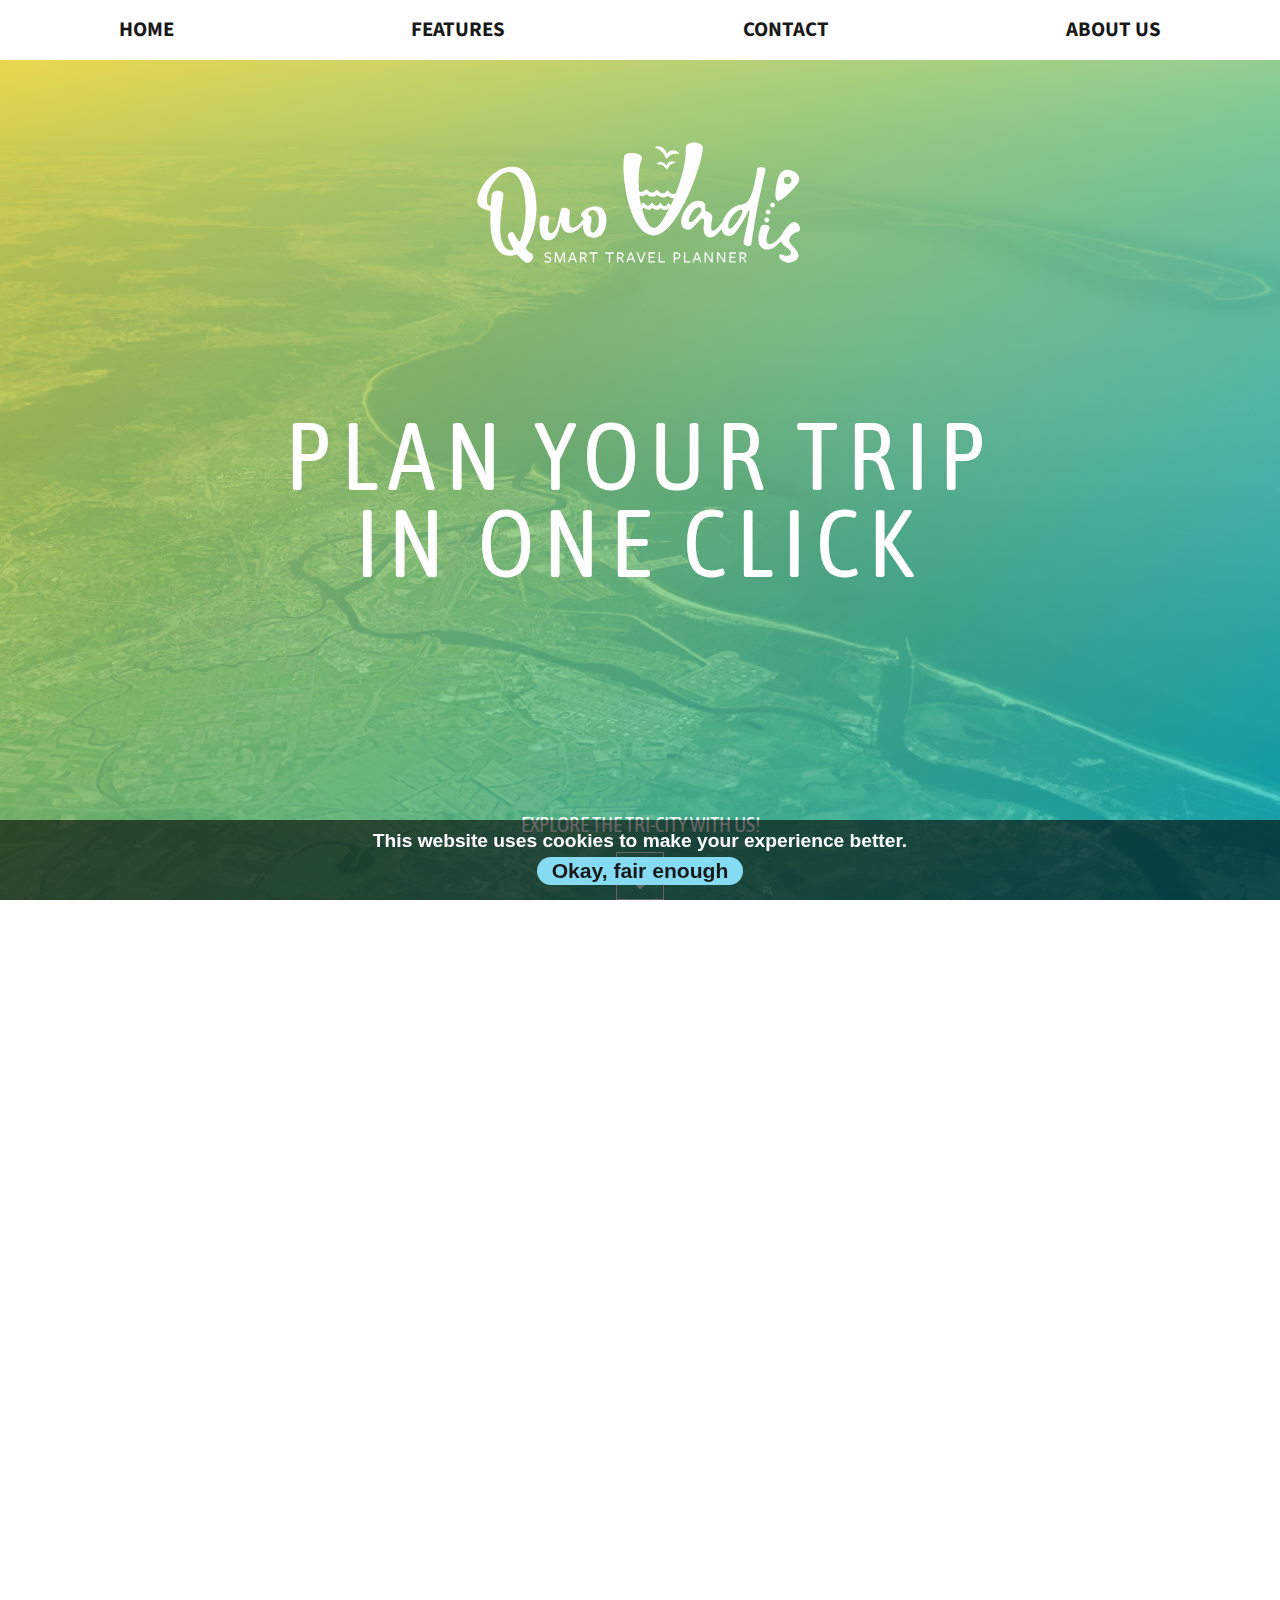
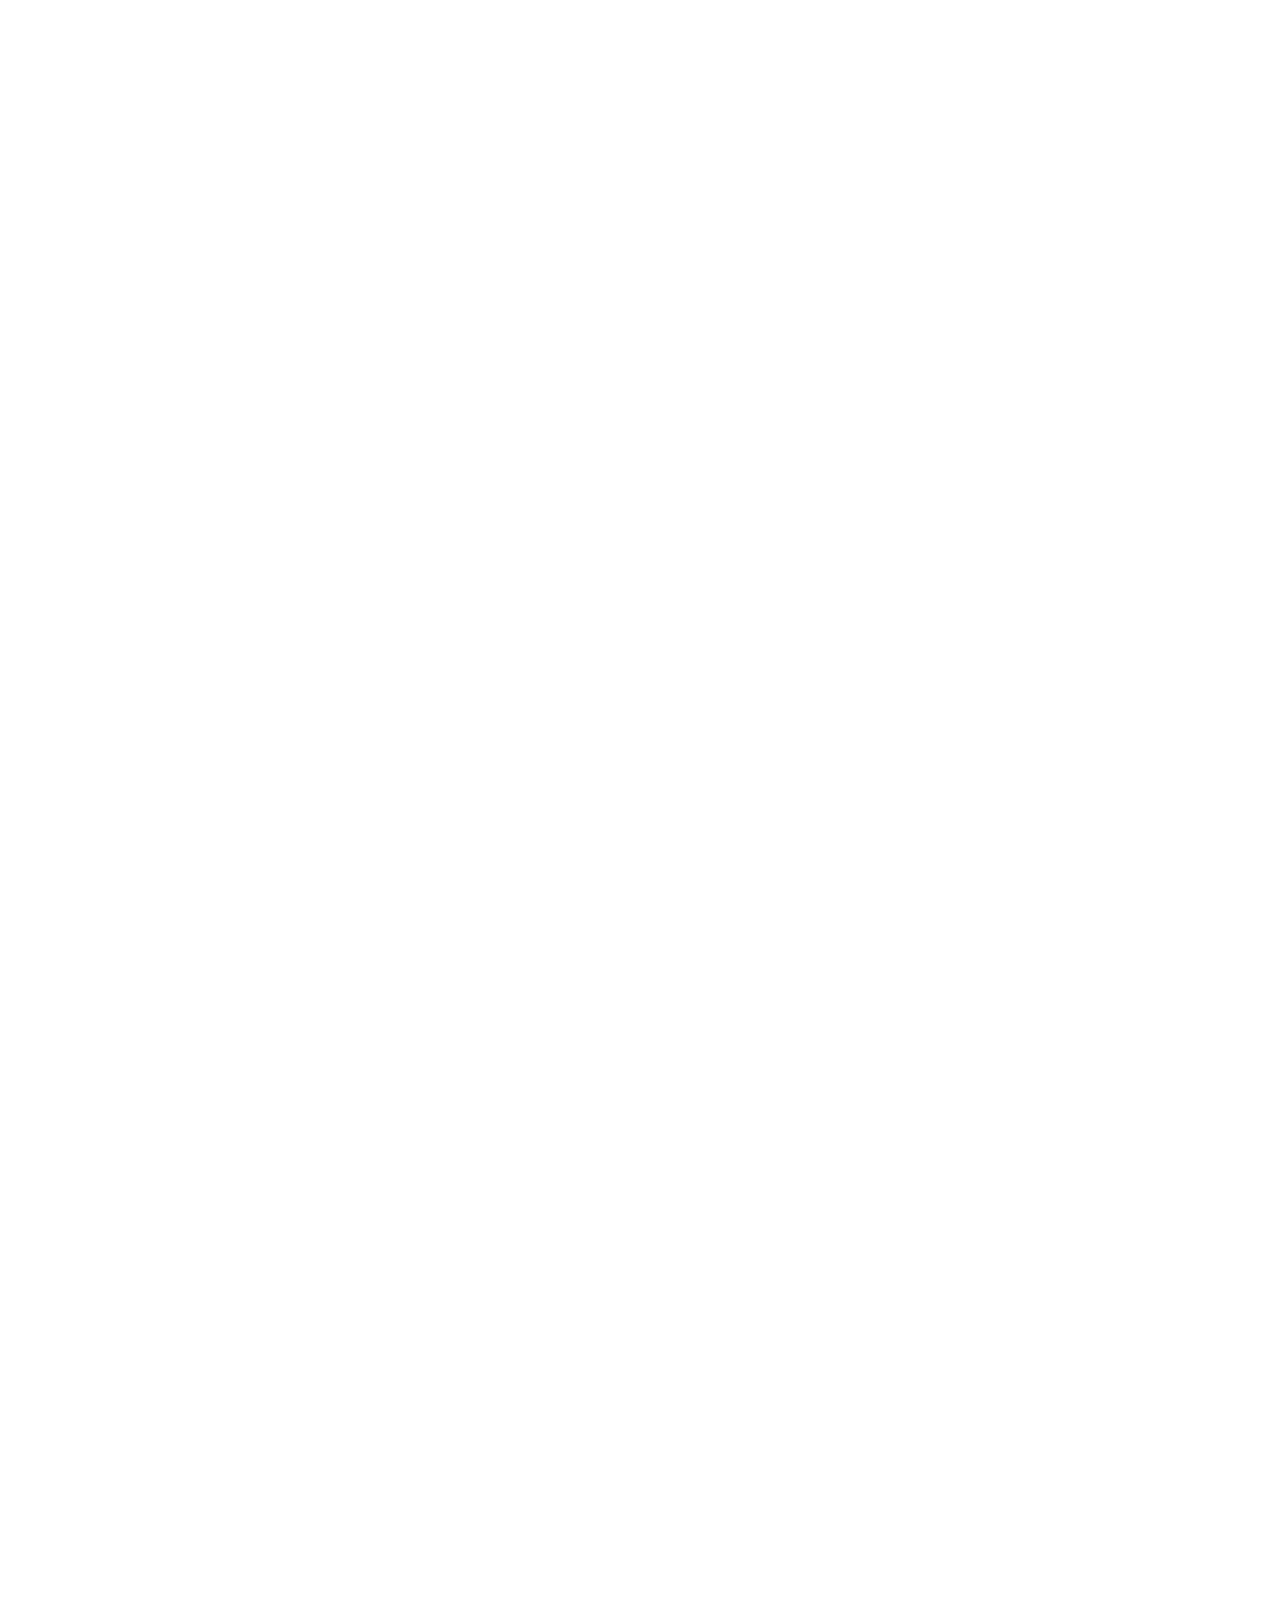
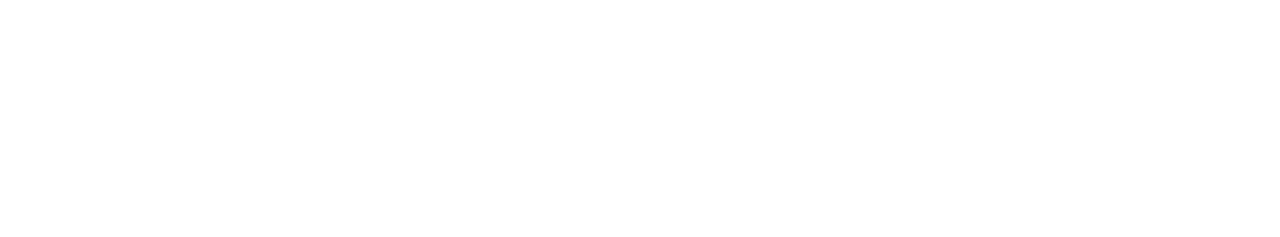
==== commit d63b51e1: "Merge pull request #32 from infoshareacademy/FZ13H6-12_1" ====
--- a/index.html
+++ b/index.html
@@ -232,7 +232,7 @@
   </section>
 
   <!--FEATURES-->
-  <div class="features-header2">ABOUT PRODUCT</div>
+  <!-- <div class="features-header2">ABOUT PRODUCT</div> -->
   <div class="features-header">AMAZING FEATURES</div>
 
 
--- a/main.css
+++ b/main.css
@@ -24,6 +24,953 @@
   --font-header: 'Asap Condensed', sans-serif;
 }
 
+
+
+/* NAV */
+.navigation-container {
+  width: 100vw;
+  height: 60px;
+  position: fixed;
+  display: flex;
+  visibility: visible;
+  opacity: 1;
+  align-items: center;
+  background: rgb(254, 254, 254);
+  font-family: var(--font-body);
+  font-weight: bold;
+  line-height: 2.5rem;
+  z-index: 2;
+  transition: visibility 0s, opacity 0.3s linear;
+}
+
+
+.navigation-container--closed {
+  visibility: hidden;
+  opacity: 0;
+}
+
+.navigation-container--invisible {
+  background: rgb(254, 254, 254, 0.6);
+}
+
+.navigation-content {
+  width: 100%;
+}
+
+.navigation-title {
+  display: none;
+  cursor: pointer;
+}
+
+.navigation-list {
+  width: 100%;
+  display: flex;
+  flex-direction: row;
+  align-items: center;
+  justify-content: space-around;
+  font-size: 1.3rem;
+  text-decoration: none;
+  list-style: none;
+  text-transform: uppercase;
+}
+
+.navigation-list__item {
+  background-image: linear-gradient(var(--color-darkblue), var(--color-darkblue));
+  background-position: 0% 100%;
+  background-repeat: no-repeat;
+  background-size: 0% .2rem;
+  transition: background-size cubic-bezier(0, .5, 0, 1) 0.4s;
+}
+
+.navigation-list__item:hover {
+  background-size: 100% .2rem;
+}
+
+.navigation-link {
+  text-decoration: none;
+  color: var(--color-dark);
+}
+
+.navigation-link:hover {
+  color: var(--color-darkblue);
+}
+
+.navigation-list__item--active {
+  background-image: linear-gradient(var(--color-darkblue), var(--color-darkblue));
+  background-position: 0% 100%;
+  background-repeat: no-repeat;
+  background-size: 100% .2rem;
+}
+
+.navigation-link--active {
+  color: var(--color-darkblue);
+}
+
+
+@media screen and (max-width:900px) and (min-width:601px) {
+  .navigation-container {
+    height: 60px;
+  }
+
+  .navigation-title {
+    display: block;
+    position: fixed;
+    right: 0;
+    top: 0.2px;
+    z-index: 3;
+  }
+
+  .navigation_icon {
+    height: 60px;
+    width: auto;
+  }
+
+  .navigation-list {
+    margin-left: -5vw;
+  }
+}
+
+@media screen and (max-width: 600px) and (min-width: 401px) {
+  .navigation-container {
+    height: 40px;
+  }
+
+  .navigation-title {
+    display: block;
+    position: fixed;
+    right: 0;
+    top: 0.2px;
+    z-index: 3;
+  }
+
+  .navigation_icon {
+    height: 40px;
+    width: auto;
+  }
+
+  .navigation-list {
+    margin-left: -3vw;
+    font-size: 1.2rem;
+  }
+}
+
+@media screen and (max-width: 400px) {
+  .navigation-container {
+    height: 150px;
+  }
+
+  .navigation-title {
+    display: block;
+    position: fixed;
+    right: 0;
+    top: 0.2px;
+    z-index: 3;
+  }
+
+  .navigation_icon {
+    height: 40px;
+    width: auto;
+  }
+
+  .navigation-list {
+    flex-direction: column;
+    align-items: center;
+    justify-content: flex-start;
+    font-size: 1rem;
+    line-height: 2rem;
+  }
+}
+
+
+
+/*FEATURES*/
+.features-container {
+background-color: var(--color-primary);
+width: 100vw;
+min-height: 500px;
+display: flex;
+flex-direction: row;
+justify-content: space-between;
+align-items: flex-start;
+/* margin-top: 10rem; */   /*OVERFLOW-X FIX*/
+padding-left: 4rem;
+padding-right: 4rem;
+/* border-top-style: outset; */
+}
+
+.features-header{
+ background-color: var(--color-primary);
+ font-size: 2rem;
+ margin-top: 50px;
+text-transform: uppercase;
+font-family: var(--font-header);
+text-align: center;
+ /* outline-style: ridge;  */
+}
+
+.features-header2 {
+
+  font-size: 1rem;
+  text-transform: uppercase;
+  font-family: var(--font-header);
+  text-align: center;
+  opacity: 0.4;
+  margin-top: 3rem;
+}
+
+
+
+.features-accommodation, .features-food, .features-attractions, .features-calendar {
+display: flex;
+flex-direction: column;
+align-items: center;
+background-color: var(--color-primary);
+}
+
+.features-accommodation:hover .features-accommodation__icon {
+  height: 4.5rem;
+}
+
+.features-food:hover .features-food__icon {
+  height: 4.5rem;
+}
+
+.features-attractions:hover .features-attractions__icon {
+  height: 4.5rem;
+}
+
+.features-calendar:hover .features-calendar__icon {
+  height: 4.5rem;
+}
+
+.features-food, .features-attractions, .features-calendar {
+  display: flex;
+  flex-direction: column;
+  align-items: center;
+  /* border-right-style: outset;
+  border-width: thin; */
+  border-left: 1px solid #ececec;
+}
+
+.features-accommodation__icon,
+.features-food__icon,
+.features-attractions__icon,
+.features-calendar__icon {
+  height: 4rem;
+  margin-top: 30px;
+  fill: var(--color-darkblue);
+  transition: 0.4s;
+}
+
+
+.features-accommodation__title,
+.features-food__title,
+.features-attractions__title,
+.features-calendar__title {
+  font-size: 1rem;
+  /* margin: 30px 0; */
+  margin-top: 40px;
+  text-transform: uppercase;
+  font-family: var(--font-header);
+}
+
+.features-accommodation__text,
+.features-food__text,
+.features-attractions__text,
+.features-calendar__text {
+  font-size: 1.05rem;
+  text-align: center;
+  /* margin: 0 20px; */
+  margin: 20px;
+  font-family: var(--font-body);
+  opacity: 0.69;
+  line-height: 1.8rem;
+}
+
+@media screen and (max-width: 1200px) {
+
+  .features-accommodation__icon,
+  .features-food__icon,
+  .features-attractions__icon,
+  .features-calendar__icon {
+    height: 4rem;
+  }
+
+  .features-accommodation__title,
+  .features-food__title,
+  .features-attractions__title,
+  .features-calendar__title {
+    font-size: 1.5rem;
+    margin: 30px 0;
+  }
+
+  .features-accommodation__text,
+  .features-food__text,
+  .features-attractions__text,
+  .features-calendar__text {
+    font-size: 1rem;
+  }
+}
+
+@media screen and (max-width: 920px) {
+.features-container {
+  flex-direction: column;
+  width: 100vw;     /*OVERFLOW-X FIX FROM 70VW*/
+  justify-content: center;
+  align-items: center;
+  margin: auto;
+  /* margin-bottom: 5rem; */  /*OVERFLOW-X FIX*/
+}
+
+  .features-accommodation,
+  .features-food,
+  .features-attractions,
+  .features-calendar {
+    margin: 20px 0;
+  }
+}
+
+/* HERO SECTION */
+
+.hero-section {
+  display: flex;
+  flex-direction: column;
+  align-items: center;
+  height: 100vh;
+}
+
+.hero-section__content {
+  display: flex;
+  flex-direction: column;
+  align-items: center;
+  justify-content: space-between;
+  color: var(--color-primary);
+  height: 100%;
+  width: 100%;
+
+
+}
+
+.logo-container {
+  fill: var(--color-primary);
+  margin-top: 15vh;
+
+}
+
+.logo {
+  height: 15vh;
+  width: auto;
+
+}
+
+.fullscreen-bg {
+  position: absolute;
+  width: 100vw;
+  height: 100vh;
+  overflow: hidden;
+  z-index: -2;
+
+}
+
+.fullscreen-bg__video {
+  object-fit: cover;
+  width: 100%;
+  height: 100%;
+  position: absolute;
+  top: 0;
+  left: 0;
+}
+
+.fullscreen-bg__color-overlay {
+  position: absolute;
+  top: 0;
+  left: 0;
+  /* background-color: gradient */
+  background: linear-gradient(148deg, rgba(254, 215, 1, 1) 0%, rgba(2, 201, 218, 1) 100%);
+  width: 100%;
+  height: 100vh;
+  opacity: 0.7;
+  z-index: 1;
+}
+
+
+.hero-section__description {
+  font-family: var(--font-header);
+  font-size: 6rem;
+  text-align: center;
+  letter-spacing: .6rem;
+  margin-bottom: 10vh;
+  line-height: 90%;
+
+}
+
+
+.hero-section__description-help {
+  font-family: var(--font-header);
+  font-size: 1.3rem;
+  text-align: center;
+  margin-bottom: 1rem;
+
+}
+
+
+.hero-section__description-icon {
+  display: flex;
+  flex-direction: column;
+  text-align: center;
+  justify-content: center;
+  align-items: center;
+  color: var(--color-primary);
+  width: 100%;
+}
+
+.hero-section__description-icon-link {
+  color: var(--color-primary);
+  justify-content: center;
+  align-items: center;
+}
+
+.scroll-arrow {
+  display: flex;
+  width: 3rem;
+  height: 3rem;
+  justify-content: center;
+  align-items: center;
+  fill: var(--color-primary);
+  border: solid 1px var(--color-primary);
+}
+
+.scroll-arrow:hover {
+  animation: nudge .5s linear;
+  fill: var(--color-darkblue);
+  background-color: var(--color-primary);
+
+}
+
+@keyframes nudge {
+  0% {
+    transform: rotate(-8deg);
+  }
+
+  33% {
+    transform: rotate(8deg);
+  }
+
+  66% {
+    transform: rotate(-8deg);
+  }
+}
+
+
+/* HERO SECTION MEDIA QUERIES */
+
+@media screen and (max-width:900px) and (min-width:601px) {
+  /* (Desktop) */
+
+  .logo-container {
+    margin-top: 12vh;
+  }
+
+  .logo {
+    height: 12vh;
+  }
+
+  .hero-section__description {
+    font-size: 4.5rem;
+    letter-spacing: .4rem;
+  }
+
+  .hero-section__description-help {
+    font-size: 1.2rem;
+  }
+
+}
+
+@media screen and (max-width:600px) {
+  /* (Mobile/Tablet) */
+
+  .logo-container {
+    margin-top: 12vh;
+  }
+
+  .logo {
+    height: 10vh;
+  }
+
+  .hero-section__description {
+    font-size: 4rem;
+    letter-spacing: .4rem;
+    margin-bottom: 10vh;
+    line-height: 90%;
+
+  }
+
+  .hero-section__description-help {
+    font-size: 1rem;
+    margin-bottom: 1rem;
+
+  }
+}
+
+@media screen and (max-height:420px) {
+  /* (Mobile with small horizontal height) */
+
+  .logo-container {
+    fill: var(--color-primary);
+    margin-top: 5vh;
+  }
+
+  .logo {
+    height: 10vh;
+    width: auto;
+    opacity: 0;
+  }
+
+  .hero-section__description {
+    font-size: 4rem;
+    letter-spacing: .4rem;
+    margin-bottom: 10vh;
+    line-height: 90%;
+  }
+
+  .hero-section__description-help {
+    font-size: 1rem;
+    margin-bottom: 1rem;
+  }
+}
+
+/*Zapis na premierę*/
+
+
+.contact-section {
+  background: var(--color-primary);
+}
+
+.data-form {
+  display: flex;
+  color: var(--color-dark);
+
+}
+
+.data-form__info {
+  flex: 1;
+  background-image: url(./img/20190823_173242m.jpg);
+  background-position: center center;
+  background-size: cover;
+  background-repeat: no-repeat;
+}
+
+.data-form__info-background {
+  background-color: rgba(2, 201, 218, 0.6);
+  height: 100%;
+  display: flex;
+  flex-direction: column;
+  align-items: flex-end;
+  color: white;
+  justify-content: center;
+}
+
+.data-form__header {
+  font-size: 4rem;
+  font-family: var(--font-body);
+  text-align: right;
+  padding: 10px;
+  max-width: 400px;
+}
+
+.data-form__text-info {
+  font-size: 2.5rem;
+  padding: 15px;
+  text-align: right;
+  font-family: var(--font-body);
+  max-width: 400px;
+  line-height: 3rem;
+  font-weight: 600;
+}
+
+.data-form__form {
+  flex: 1;
+  padding: 10px;
+  display: flex;
+  flex-direction: column;
+}
+
+.data-box {
+  margin: 10px;
+  height: 80px;
+  border-radius: 40px;
+  border: 5px;
+  padding-left: 10px;
+  border-style: double;
+  border-color: var(--color-lightblue);
+  font-family: var(--font-body);
+  font-size: 1.5rem;
+  color: var(--color-dark);
+  max-width: 600px;
+}
+
+.data-box:hover {
+  border-color: var(--color-darkblue);
+}
+
+.data-box:focus {
+  outline: none;
+}
+
+.agreement-block {
+  display: flex;
+  padding-left: 10px;
+  align-items: center;
+}
+
+.agreement-block .agreement-text {
+  padding: 10px;
+  font-family: var(--font-body);
+  max-width: 600px;
+}
+
+.data-form__form .submit-input {
+  background-color: var(--color-lightblue);
+  border: none;
+  padding: 15px;
+  cursor: pointer;
+  font-size: 1.5rem;
+  margin-left: 10px;
+  font-family: var(--font-body);
+  font-weight: bold;
+  color: var(--color-primary);
+  width: 50%;
+}
+
+.data-form__form .submit-input:hover {
+  background-color: var(--color-darkblue);
+}
+
+
+@media (max-width: 600px) {
+  .data-form {
+    flex-direction: column;
+  }
+
+  .data-form__header {
+    font-size: 2rem;
+  }
+
+  .data-form__text-info {
+    font-size: 1.5rem;
+    line-height: 2rem;
+  }
+
+  .data-form__form .data-box {
+    font-size: 1.2rem;
+  }
+}
+
+
+
+/* TEAM SECTION */
+
+.team-section {
+background-color: var(--color-primary);
+display: flex;
+flex-direction: column;
+justify-content: flex-start;
+align-items: center;
+width: 100%;
+word-wrap: break-word;
+text-align: center;
+}
+
+.team-section__title {
+  font-family: var(--font-header);
+  font-size: 3rem;
+  margin-bottom: 1rem;
+  margin-top: 5rem;
+}
+
+.team-section__story {
+  font-family: var(--font-body);
+  font-size: 1.2rem;
+  margin-bottom: 1rem;
+  padding-left: 3rem;
+  padding-right: 3rem;
+  width: 100%;
+}
+
+.link {
+  text-decoration: none;
+  color: var(--color-darkblue);
+  background-image: linear-gradient(currentColor, currentColor);
+  background-position: 0% 100%;
+  background-repeat: no-repeat;
+  background-size: 0% .2rem;
+  transition: background-size cubic-bezier(0, .5, 0, 1) 0.3s;
+}
+
+.link:hover,
+.link:focus {
+  text-decoration: none;
+  background-size: 100% .2rem;
+}
+
+.team-section__container1 {
+  display: flex;
+  flex-direction: row;
+  align-items: center;
+  width: 100vw;
+  flex-wrap: nowrap;
+}
+
+.team-section__container2 {
+  display: flex;
+  flex-direction: row;
+  align-items: center;
+  width: 100vw;
+  flex-wrap: nowrap;
+}
+
+.team-member::before {
+  display: flex;
+  flex-direction: column;
+  justify-content: center;
+  align-items: center;
+  position: absolute;
+  content: '';
+  width: 100%;
+  height: 100%;
+  top: 0;
+  left: 0;
+  background-color: rgba(0, 0, 0, 0.5);
+  opacity: 0;
+  transition: all 0.5s ease 0s;
+}
+
+.team-member:hover::before {
+  opacity: 1;
+}
+
+.team-member {
+  text-align: center;
+  position: relative;
+  overflow: hidden;
+  background-color: var(--color-primary);
+}
+
+.team-member::after {
+  content: '';
+  position: absolute;
+  height: 100%;
+  width: 100%;
+  right: 170%;
+  top: 0;
+  transform: skewX(-45deg);
+  transition: all 1s ease 0s;
+  background-color: var(--color-darkblue);
+  z-index: 1;
+}
+
+.team-member:hover::after {
+  right: -170%;
+  top: 0;
+}
+
+
+.team-member__photo {
+  max-width: 100%;
+}
+
+.team-member__content {
+  display: flex;
+  flex-direction: column;
+  word-wrap: break-word;
+  width: 100%;
+  height: 100%;
+  position: absolute;
+  top: 0;
+  text-align: center;
+  justify-content: center;
+  color: var(--color-primary);
+  transition: all .5s ease 0s;
+  opacity: 0;
+}
+
+.team-member__content:hover {
+  opacity: 1;
+}
+
+.team-member__name {
+  display: block;
+  text-transform: uppercase;
+  letter-spacing: .5rem;
+  font-size: 1.75rem;
+  font-family: var(--font-header);
+  margin-bottom: 1rem;
+}
+
+.team-member__description {
+  display: block;
+  text-transform: lowercase;
+  letter-spacing: .25rem;
+  font-size: 1rem;
+  font-family: var(--font-body);
+  font-style: italic;
+  margin-bottom: 3rem;
+}
+
+.team-member__icons {
+  display: flex;
+  flex-direction: row;
+  justify-content: space-evenly;
+  align-items: center;
+  width: 100%;
+  height: 2rem;
+  padding-left: 3rem;
+  padding-right: 3rem;
+}
+
+.team-member__icon {
+  width: 2rem;
+  height: 2rem;
+  fill: var(--color-primary);
+}
+
+.team-member__icon:hover {
+  fill: var(--color-darkblue);
+}
+
+@media screen and (max-width:900px) and (min-width:601px) {
+
+  .team-section__title {
+    font-size: 2rem;
+  }
+
+  .team-section__story {
+    font-size: 1.2rem;
+    padding: 1rem;
+  }
+
+  .team-member__name {
+    font-size: 1rem;
+    margin-bottom: .5rem;
+  }
+
+  .team-member__description {
+    font-size: .75rem;
+    margin-bottom: 2rem;
+  }
+
+  .team-member__icons {
+    height: 1.5rem;
+  }
+
+  .team-member__icon {
+    width: 1.5rem;
+    height: 1.5rem;
+  }
+}
+
+@media screen and (max-width:600px) {
+
+  .team-section__container1 {
+    flex-wrap: wrap;
+  }
+
+  .team-section__container2 {
+    flex-wrap: wrap;
+  }
+
+  .team-member__description {
+    margin-bottom: .75rem;
+  }
+
+  .team-section__title {
+    font-size: 2rem;
+  }
+
+  .team-section__story {
+    font-size: 1.2rem;
+    padding: 1rem;
+  }
+}
+
+
+/* FOOTER */
+.footer {
+  background-color: var(--color-primary);
+  display: flex;
+  flex-direction: row;
+  justify-content: space-around;
+  padding: 2rem 0;
+  /* margin-top: 2rem; */  /*OVERFLOW-X FIX*/
+  border: double 6px;
+  border-color: var(--color-lightblue);
+  font-family: var(--font-body);
+  font-size: 1.1rem;
+  line-height: 1.6rem;
+}
+
+.footer-phone,
+.footer-adress,
+.footer-mail {
+  display: flex;
+  flex-direction: column;
+  align-items: center;
+}
+
+.footer-phone__icon,
+.footer-adress__icon,
+.footer-mail__icon {
+  height: 4vh;
+  width: auto;
+}
+
+.footer-phone__text,
+.footer-adress__text,
+.footer-mail__text {
+  margin-top: 15px;
+  text-align: center;
+}
+
+@media screen and (max-width:600px) {
+  .footer {
+    font-size: 0.9rem;
+    padding: 1rem 0;
+  }
+
+  .footer-phone__icon,
+  .footer-adress__icon,
+  .footer-mail__icon {
+    height: 3vh;
+  }
+}
+
+@media screen and (max-width:350px) {
+  .footer {
+    flex-direction: column;
+    align-items: flex-start;
+    padding-left: 50px;
+  }
+
+  .footer-phone,
+  .footer-adress,
+  .footer-mail {
+    flex-direction: row;
+    padding: 10px 0;
+  }
+
+  .footer-phone__icon,
+  .footer-adress__icon,
+  .footer-mail__icon {
+    height: 5vh;
+    margin-right: 2rem;
+  }
+
+  .footer-phone__text,
+  .footer-adress__text,
+  .footer-mail__text {
+    margin: 0;
+  }
+}
 
 /*COOKIE CONSENT*/
 .cookieConsent {
@@ -60,949 +1007,3 @@
   background: var(--color-darkblue);
   color: var(--color-dark);
 }
-
-/* NAV */
-.navigation-container {
-  width: 100vw;
-  height: 60px;
-  position: fixed;
-  display: flex;
-  visibility: visible;
-  opacity: 1;
-  align-items: center;
-  background: rgb(254, 254, 254);
-  font-family: var(--font-body);
-  font-weight: bold;
-  line-height: 2.5rem;
-  z-index: 2;
-  transition: visibility 0s, opacity 0.3s linear;
-}
-
-
-.navigation-container--closed {
-  visibility: hidden;
-  opacity: 0;
-}
-
-.navigation-container--invisible {
-  background: rgb(254, 254, 254, 0.6);
-}
-
-.navigation-content {
-  width: 100%;
-}
-
-.navigation-title {
-  display: none;
-  cursor: pointer;
-}
-
-.navigation-list {
-  width: 100%;
-  display: flex;
-  flex-direction: row;
-  align-items: center;
-  justify-content: space-around;
-  font-size: 1.3rem;
-  text-decoration: none;
-  list-style: none;
-  text-transform: uppercase;
-}
-
-.navigation-list__item {
-  background-image: linear-gradient(var(--color-darkblue), var(--color-darkblue));
-  background-position: 0% 100%;
-  background-repeat: no-repeat;
-  background-size: 0% .2rem;
-  transition: background-size cubic-bezier(0, .5, 0, 1) 0.4s;
-}
-
-.navigation-list__item:hover {
-  background-size: 100% .2rem;
-}
-
-.navigation-link {
-  text-decoration: none;
-  color: var(--color-dark);
-}
-
-.navigation-link:hover {
-  color: var(--color-darkblue);
-}
-
-.navigation-list__item--active {
-  background-image: linear-gradient(var(--color-darkblue), var(--color-darkblue));
-  background-position: 0% 100%;
-  background-repeat: no-repeat;
-  background-size: 100% .2rem;
-}
-
-.navigation-link--active {
-  color: var(--color-darkblue);
-}
-
-
-@media screen and (max-width:900px) and (min-width:601px) {
-  .navigation-container {
-    height: 60px;
-  }
-
-  .navigation-title {
-    display: block;
-    position: fixed;
-    right: 0;
-    top: 0.2px;
-    z-index: 3;
-  }
-
-  .navigation_icon {
-    height: 60px;
-    width: auto;
-  }
-
-  .navigation-list {
-    margin-left: -5vw;
-  }
-}
-
-@media screen and (max-width: 600px) and (min-width: 401px) {
-  .navigation-container {
-    height: 40px;
-  }
-
-  .navigation-title {
-    display: block;
-    position: fixed;
-    right: 0;
-    top: 0.2px;
-    z-index: 3;
-  }
-
-  .navigation_icon {
-    height: 40px;
-    width: auto;
-  }
-
-  .navigation-list {
-    margin-left: -3vw;
-    font-size: 1.2rem;
-  }
-}
-
-@media screen and (max-width: 400px) {
-  .navigation-container {
-    height: 150px;
-  }
-
-  .navigation-title {
-    display: block;
-    position: fixed;
-    right: 0;
-    top: 0.2px;
-    z-index: 3;
-  }
-
-  .navigation_icon {
-    height: 40px;
-    width: auto;
-  }
-
-  .navigation-list {
-    flex-direction: column;
-    align-items: center;
-    justify-content: flex-start;
-    font-size: 1rem;
-    line-height: 2rem;
-  }
-}
-
-
-
-/*FEATURES*/
-.features-container {
-background-color: var(--color-primary);
-width: 100vw;
-min-height: 500px;
-display: flex;
-flex-direction: row;
-justify-content: space-between;
-align-items: flex-start;
-/* margin-top: 10rem; */   /*OVERFLOW-X FIX*/
-padding-left: 4rem;
-padding-right: 4rem;
-/* border-top-style: outset; */
-}
-
-.features-header{
- background-color: var(--color-primary);
- font-size: 2rem;
- margin-top: 50px;
-text-transform: uppercase;
-font-family: var(--font-header);
-text-align: center;
- /* outline-style: ridge;  */
-}
-
-.features-header2 {
-
-  font-size: 1rem;
-  text-transform: uppercase;
-  font-family: var(--font-header);
-  text-align: center;
-  opacity: 0.4;
-  margin-top: 3rem;
-}
-
-
-
-.features-accommodation, .features-food, .features-attractions, .features-calendar {
-display: flex;
-flex-direction: column;
-align-items: center;
-background-color: var(--color-primary);
-}
-
-.features-accommodation:hover .features-accommodation__icon {
-  height: 4.5rem;
-}
-
-.features-food:hover .features-food__icon {
-  height: 4.5rem;
-}
-
-.features-attractions:hover .features-attractions__icon {
-  height: 4.5rem;
-}
-
-.features-calendar:hover .features-calendar__icon {
-  height: 4.5rem;
-}
-
-.features-food, .features-attractions, .features-calendar {
-  display: flex;
-  flex-direction: column;
-  align-items: center;
-  /* border-right-style: outset;
-  border-width: thin; */
-  border-left: 1px solid #ececec;
-}
-
-.features-accommodation__icon,
-.features-food__icon,
-.features-attractions__icon,
-.features-calendar__icon {
-  height: 4rem;
-  margin-top: 30px;
-  fill: var(--color-darkblue);
-  transition: 0.4s;
-}
-
-
-.features-accommodation__title,
-.features-food__title,
-.features-attractions__title,
-.features-calendar__title {
-  font-size: 1rem;
-  /* margin: 30px 0; */
-  margin-top: 40px;
-  text-transform: uppercase;
-  font-family: var(--font-header);
-}
-
-.features-accommodation__text,
-.features-food__text,
-.features-attractions__text,
-.features-calendar__text {
-  font-size: 1.05rem;
-  text-align: center;
-  /* margin: 0 20px; */
-  margin: 20px;
-  font-family: var(--font-body);
-  opacity: 0.69;
-  line-height: 1.8rem;
-}
-
-@media screen and (max-width: 1200px) {
-
-  .features-accommodation__icon,
-  .features-food__icon,
-  .features-attractions__icon,
-  .features-calendar__icon {
-    height: 4rem;
-  }
-
-  .features-accommodation__title,
-  .features-food__title,
-  .features-attractions__title,
-  .features-calendar__title {
-    font-size: 1.5rem;
-    margin: 30px 0;
-  }
-
-  .features-accommodation__text,
-  .features-food__text,
-  .features-attractions__text,
-  .features-calendar__text {
-    font-size: 1rem;
-  }
-}
-
-@media screen and (max-width: 920px) {
-.features-container {
-  flex-direction: column;
-  width: 100vw;     /*OVERFLOW-X FIX FROM 70VW*/
-  justify-content: center;
-  align-items: center;
-  margin: auto;
-  /* margin-bottom: 5rem; */  /*OVERFLOW-X FIX*/
-}
-
-  .features-accommodation,
-  .features-food,
-  .features-attractions,
-  .features-calendar {
-    margin: 20px 0;
-  }
-}
-
-/* HERO SECTION */
-
-.hero-section {
-  display: flex;
-  flex-direction: column;
-  align-items: center;
-  height: 100vh;
-}
-
-.hero-section__content {
-  display: flex;
-  flex-direction: column;
-  align-items: center;
-  justify-content: space-between;
-  color: var(--color-primary);
-  height: 100%;
-  width: 100%;
-
-
-}
-
-.logo-container {
-  fill: var(--color-primary);
-  margin-top: 15vh;
-
-}
-
-.logo {
-  height: 15vh;
-  width: auto;
-
-}
-
-.fullscreen-bg {
-  position: absolute;
-  width: 100vw;
-  height: 100vh;
-  overflow: hidden;
-  z-index: -2;
-
-}
-
-.fullscreen-bg__video {
-  object-fit: cover;
-  width: 100%;
-  height: 100%;
-  position: absolute;
-  top: 0;
-  left: 0;
-}
-
-.fullscreen-bg__color-overlay {
-  position: absolute;
-  top: 0;
-  left: 0;
-  /* background-color: gradient */
-  background: linear-gradient(148deg, rgba(254, 215, 1, 1) 0%, rgba(2, 201, 218, 1) 100%);
-  width: 100%;
-  height: 100vh;
-  opacity: 0.7;
-  z-index: 1;
-}
-
-
-.hero-section__description {
-  font-family: var(--font-header);
-  font-size: 6rem;
-  text-align: center;
-  letter-spacing: .6rem;
-  margin-bottom: 10vh;
-  line-height: 90%;
-
-}
-
-
-.hero-section__description-help {
-  font-family: var(--font-header);
-  font-size: 1.3rem;
-  text-align: center;
-  margin-bottom: 1rem;
-
-}
-
-
-.hero-section__description-icon {
-  display: flex;
-  flex-direction: column;
-  text-align: center;
-  justify-content: center;
-  align-items: center;
-  color: var(--color-primary);
-  width: 100%;
-}
-
-.hero-section__description-icon-link {
-  color: var(--color-primary);
-  justify-content: center;
-  align-items: center;
-}
-
-.scroll-arrow {
-  display: flex;
-  width: 3rem;
-  height: 3rem;
-  justify-content: center;
-  align-items: center;
-  fill: var(--color-primary);
-  border: solid 1px var(--color-primary);
-}
-
-.scroll-arrow:hover {
-  animation: nudge .5s linear;
-  fill: var(--color-darkblue);
-  background-color: var(--color-primary);
-
-}
-
-@keyframes nudge {
-  0% {
-    transform: rotate(-8deg);
-  }
-
-  33% {
-    transform: rotate(8deg);
-  }
-
-  66% {
-    transform: rotate(-8deg);
-  }
-}
-
-
-/* HERO SECTION MEDIA QUERIES */
-
-@media screen and (max-width:900px) and (min-width:601px) {
-  /* (Desktop) */
-
-  .logo-container {
-    margin-top: 12vh;
-  }
-
-  .logo {
-    height: 12vh;
-  }
-
-  .hero-section__description {
-    font-size: 4.5rem;
-    letter-spacing: .4rem;
-  }
-
-  .hero-section__description-help {
-    font-size: 1.2rem;
-  }
-
-}
-
-@media screen and (max-width:600px) {
-  /* (Mobile/Tablet) */
-
-  .logo-container {
-    margin-top: 12vh;
-  }
-
-  .logo {
-    height: 10vh;
-  }
-
-  .hero-section__description {
-    font-size: 4rem;
-    letter-spacing: .4rem;
-    margin-bottom: 10vh;
-    line-height: 90%;
-
-  }
-
-  .hero-section__description-help {
-    font-size: 1rem;
-    margin-bottom: 1rem;
-
-  }
-}
-
-@media screen and (max-height:420px) {
-  /* (Mobile with small horizontal height) */
-
-  .logo-container {
-    fill: var(--color-primary);
-    margin-top: 5vh;
-  }
-
-  .logo {
-    height: 10vh;
-    width: auto;
-    opacity: 0;
-  }
-
-  .hero-section__description {
-    font-size: 4rem;
-    letter-spacing: .4rem;
-    margin-bottom: 10vh;
-    line-height: 90%;
-  }
-
-  .hero-section__description-help {
-    font-size: 1rem;
-    margin-bottom: 1rem;
-  }
-}
-
-/*Zapis na premierę*/
-
-
-.contact-section {
-  background: var(--color-primary);
-}
-
-.data-form {
-  display: flex;
-  color: var(--color-dark);
-
-}
-
-.data-form__info {
-  flex: 1;
-  background-image: url(./img/20190823_173242m.jpg);
-  background-position: center center;
-  background-size: cover;
-  background-repeat: no-repeat;
-}
-
-.data-form__info-background {
-  background-color: rgba(2, 201, 218, 0.6);
-  height: 100%;
-  display: flex;
-  flex-direction: column;
-  align-items: flex-end;
-  color: white;
-  justify-content: center;
-}
-
-.data-form__header {
-  font-size: 4rem;
-  font-family: var(--font-body);
-  text-align: right;
-  padding: 10px;
-  max-width: 400px;
-}
-
-.data-form__text-info {
-  font-size: 2.5rem;
-  padding: 15px;
-  text-align: right;
-  font-family: var(--font-body);
-  max-width: 400px;
-  line-height: 3rem;
-  font-weight: 600;
-}
-
-.data-form__form {
-  flex: 1;
-  padding: 10px;
-  display: flex;
-  flex-direction: column;
-}
-
-.data-box {
-  margin: 10px;
-  height: 80px;
-  border-radius: 40px;
-  border: 5px;
-  padding-left: 10px;
-  border-style: double;
-  border-color: var(--color-lightblue);
-  font-family: var(--font-body);
-  font-size: 1.5rem;
-  color: var(--color-dark);
-  max-width: 600px;
-}
-
-.data-box:hover {
-  border-color: var(--color-darkblue);
-}
-
-.data-box:focus {
-  outline: none;
-}
-
-.agreement-block {
-  display: flex;
-  padding-left: 10px;
-  align-items: center;
-}
-
-.agreement-block .agreement-text {
-  padding: 10px;
-  font-family: var(--font-body);
-  max-width: 600px;
-}
-
-.data-form__form .submit-input {
-  background-color: var(--color-lightblue);
-  border: none;
-  padding: 15px;
-  cursor: pointer;
-  font-size: 1.5rem;
-  margin-left: 10px;
-  font-family: var(--font-body);
-  font-weight: bold;
-  color: var(--color-primary);
-  width: 50%;
-}
-
-.data-form__form .submit-input:hover {
-  background-color: var(--color-darkblue);
-}
-
-
-@media (max-width: 600px) {
-  .data-form {
-    flex-direction: column;
-  }
-
-  .data-form__header {
-    font-size: 2rem;
-  }
-
-  .data-form__text-info {
-    font-size: 1.5rem;
-    line-height: 2rem;
-  }
-
-  .data-form__form .data-box {
-    font-size: 1.2rem;
-  }
-}
-
-
-
-/* TEAM SECTION */
-
-.team-section {
-background-color: var(--color-primary);
-display: flex;
-flex-direction: column;
-justify-content: flex-start;
-align-items: center;
-width: 100%;
-word-wrap: break-word;
-text-align: center;
-}
-
-.team-section__title {
-  font-family: var(--font-header);
-  font-size: 3rem;
-  margin-bottom: 1rem;
-  margin-top: 5rem;
-}
-
-.team-section__story {
-  font-family: var(--font-body);
-  font-size: 1.2rem;
-  margin-bottom: 1rem;
-  padding-left: 3rem;
-  padding-right: 3rem;
-  width: 100%;
-}
-
-.link {
-  text-decoration: none;
-  color: var(--color-darkblue);
-  background-image: linear-gradient(currentColor, currentColor);
-  background-position: 0% 100%;
-  background-repeat: no-repeat;
-  background-size: 0% .2rem;
-  transition: background-size cubic-bezier(0, .5, 0, 1) 0.3s;
-}
-
-.link:hover,
-.link:focus {
-  text-decoration: none;
-  background-size: 100% .2rem;
-}
-
-.team-section__container1 {
-  display: flex;
-  flex-direction: row;
-  align-items: center;
-  width: 100vw;
-  flex-wrap: nowrap;
-}
-
-.team-section__container2 {
-  display: flex;
-  flex-direction: row;
-  align-items: center;
-  width: 100vw;
-  flex-wrap: nowrap;
-}
-
-.team-member::before {
-  display: flex;
-  flex-direction: column;
-  justify-content: center;
-  align-items: center;
-  position: absolute;
-  content: '';
-  width: 100%;
-  height: 100%;
-  top: 0;
-  left: 0;
-  background-color: rgba(0, 0, 0, 0.5);
-  opacity: 0;
-  transition: all 0.5s ease 0s;
-}
-
-.team-member:hover::before {
-  opacity: 1;
-}
-
-.team-member {
-  text-align: center;
-  position: relative;
-  overflow: hidden;
-  background-color: var(--color-primary);
-}
-
-.team-member::after {
-  content: '';
-  position: absolute;
-  height: 100%;
-  width: 100%;
-  right: 170%;
-  top: 0;
-  transform: skewX(-45deg);
-  transition: all 1s ease 0s;
-  background-color: var(--color-darkblue);
-  z-index: 1;
-}
-
-.team-member:hover::after {
-  right: -170%;
-  top: 0;
-}
-
-
-.team-member__photo {
-  max-width: 100%;
-}
-
-.team-member__content {
-  display: flex;
-  flex-direction: column;
-  word-wrap: break-word;
-  width: 100%;
-  height: 100%;
-  position: absolute;
-  top: 0;
-  text-align: center;
-  justify-content: center;
-  color: var(--color-primary);
-  transition: all .5s ease 0s;
-  opacity: 0;
-}
-
-.team-member__content:hover {
-  opacity: 1;
-}
-
-.team-member__name {
-  display: block;
-  text-transform: uppercase;
-  letter-spacing: .5rem;
-  font-size: 1.75rem;
-  font-family: var(--font-header);
-  margin-bottom: 1rem;
-}
-
-.team-member__description {
-  display: block;
-  text-transform: lowercase;
-  letter-spacing: .25rem;
-  font-size: 1rem;
-  font-family: var(--font-body);
-  font-style: italic;
-  margin-bottom: 3rem;
-}
-
-.team-member__icons {
-  display: flex;
-  flex-direction: row;
-  justify-content: space-evenly;
-  align-items: center;
-  width: 100%;
-  height: 2rem;
-  padding-left: 3rem;
-  padding-right: 3rem;
-}
-
-.team-member__icon {
-  width: 2rem;
-  height: 2rem;
-  fill: var(--color-primary);
-}
-
-.team-member__icon:hover {
-  fill: var(--color-darkblue);
-}
-
-@media screen and (max-width:900px) and (min-width:601px) {
-
-  .team-section__title {
-    font-size: 2rem;
-  }
-
-  .team-section__story {
-    font-size: 1.2rem;
-    padding: 1rem;
-  }
-
-  .team-member__name {
-    font-size: 1rem;
-    margin-bottom: .5rem;
-  }
-
-  .team-member__description {
-    font-size: .75rem;
-    margin-bottom: 2rem;
-  }
-
-  .team-member__icons {
-    height: 1.5rem;
-  }
-
-  .team-member__icon {
-    width: 1.5rem;
-    height: 1.5rem;
-  }
-}
-
-@media screen and (max-width:600px) {
-
-  .team-section__container1 {
-    flex-wrap: wrap;
-  }
-
-  .team-section__container2 {
-    flex-wrap: wrap;
-  }
-
-  .team-member__description {
-    margin-bottom: .75rem;
-  }
-
-  .team-section__title {
-    font-size: 2rem;
-  }
-
-  .team-section__story {
-    font-size: 1.2rem;
-    padding: 1rem;
-  }
-}
-
-
-/* FOOTER */
-.footer {
-  background-color: var(--color-primary);
-  display: flex;
-  flex-direction: row;
-  justify-content: space-around;
-  padding: 2rem 0;
-  /* margin-top: 2rem; */  /*OVERFLOW-X FIX*/
-  border: double 6px;
-  border-color: var(--color-lightblue);
-  font-family: var(--font-body);
-  font-size: 1.1rem;
-  line-height: 1.6rem;
-}
-
-.footer-phone,
-.footer-adress,
-.footer-mail {
-  display: flex;
-  flex-direction: column;
-  align-items: center;
-}
-
-.footer-phone__icon,
-.footer-adress__icon,
-.footer-mail__icon {
-  height: 4vh;
-  width: auto;
-}
-
-.footer-phone__text,
-.footer-adress__text,
-.footer-mail__text {
-  margin-top: 15px;
-  text-align: center;
-}
-
-@media screen and (max-width:600px) {
-  .footer {
-    font-size: 0.9rem;
-    padding: 1rem 0;
-  }
-
-  .footer-phone__icon,
-  .footer-adress__icon,
-  .footer-mail__icon {
-    height: 3vh;
-  }
-}
-
-@media screen and (max-width:350px) {
-  .footer {
-    flex-direction: column;
-    align-items: flex-start;
-    padding-left: 50px;
-  }
-
-  .footer-phone,
-  .footer-adress,
-  .footer-mail {
-    flex-direction: row;
-    padding: 10px 0;
-  }
-
-  .footer-phone__icon,
-  .footer-adress__icon,
-  .footer-mail__icon {
-    height: 5vh;
-    margin-right: 2rem;
-  }
-
-  .footer-phone__text,
-  .footer-adress__text,
-  .footer-mail__text {
-    margin: 0;
-  }
-}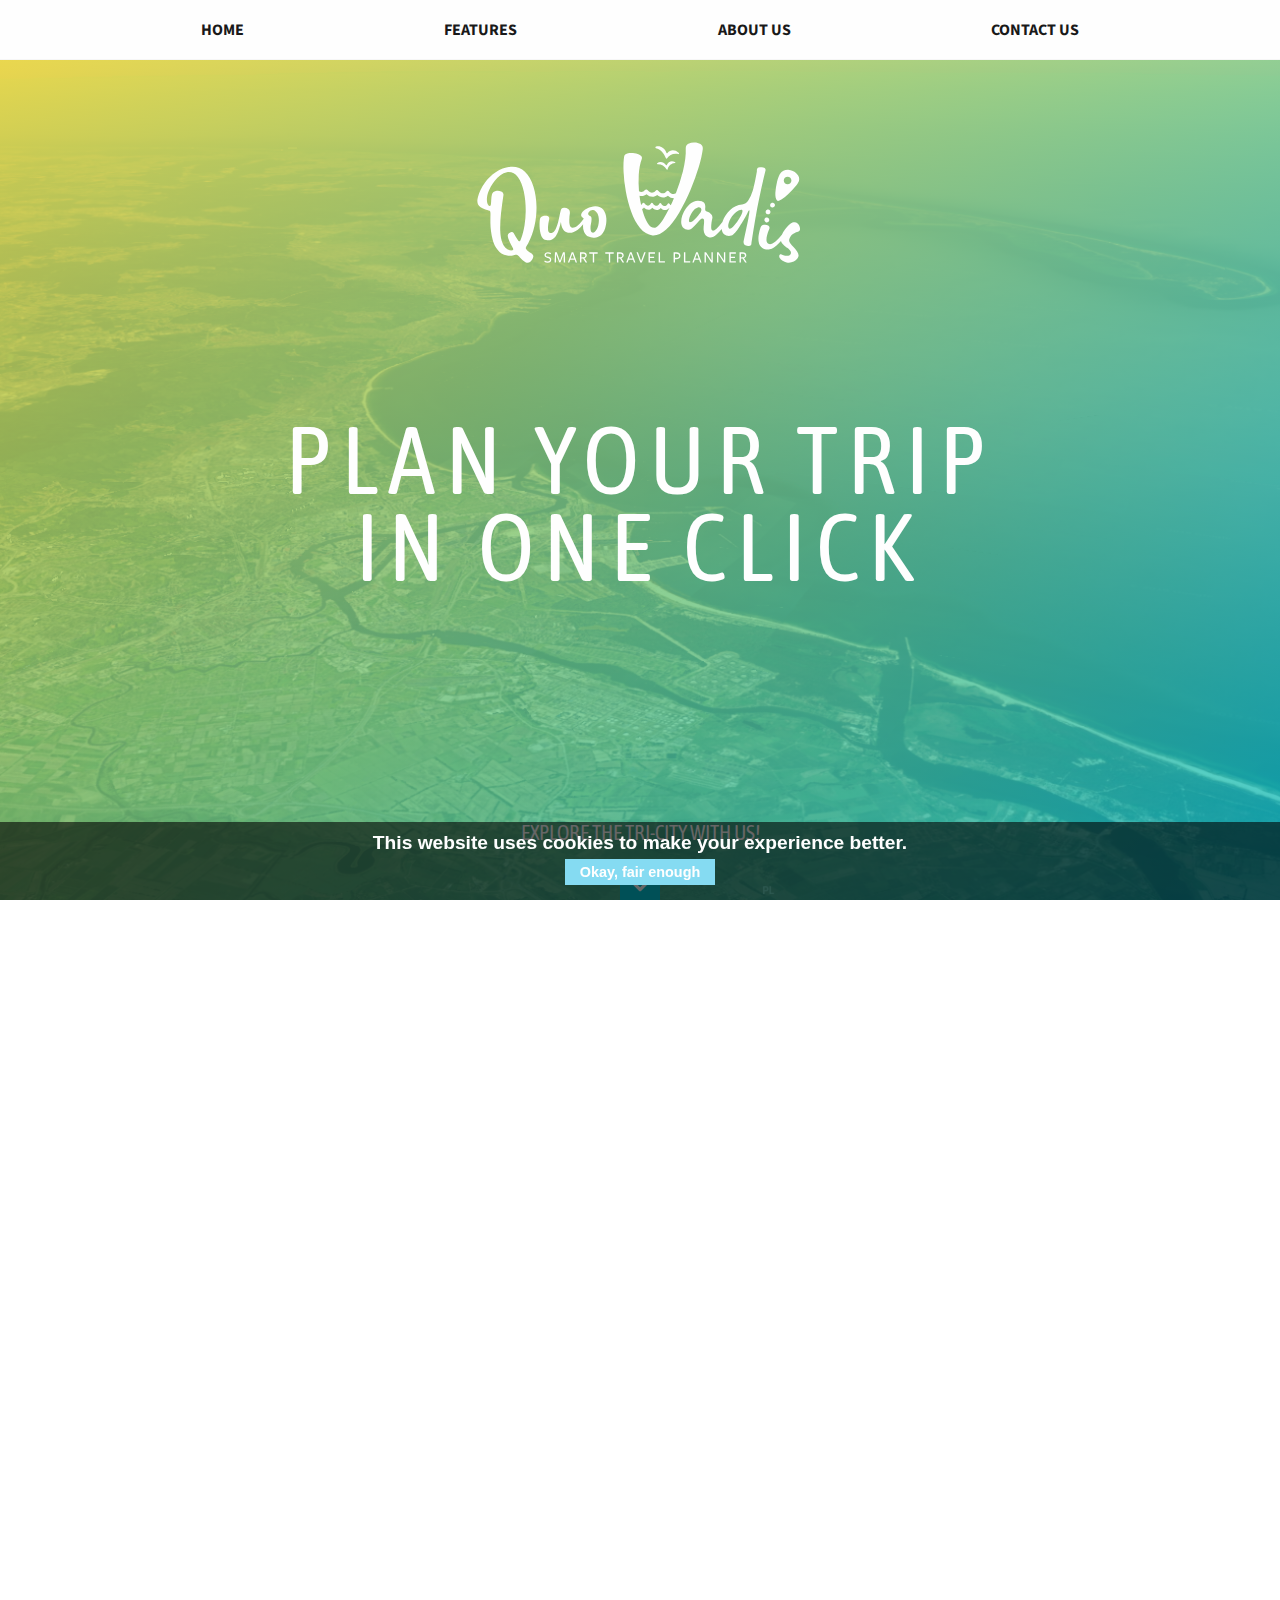
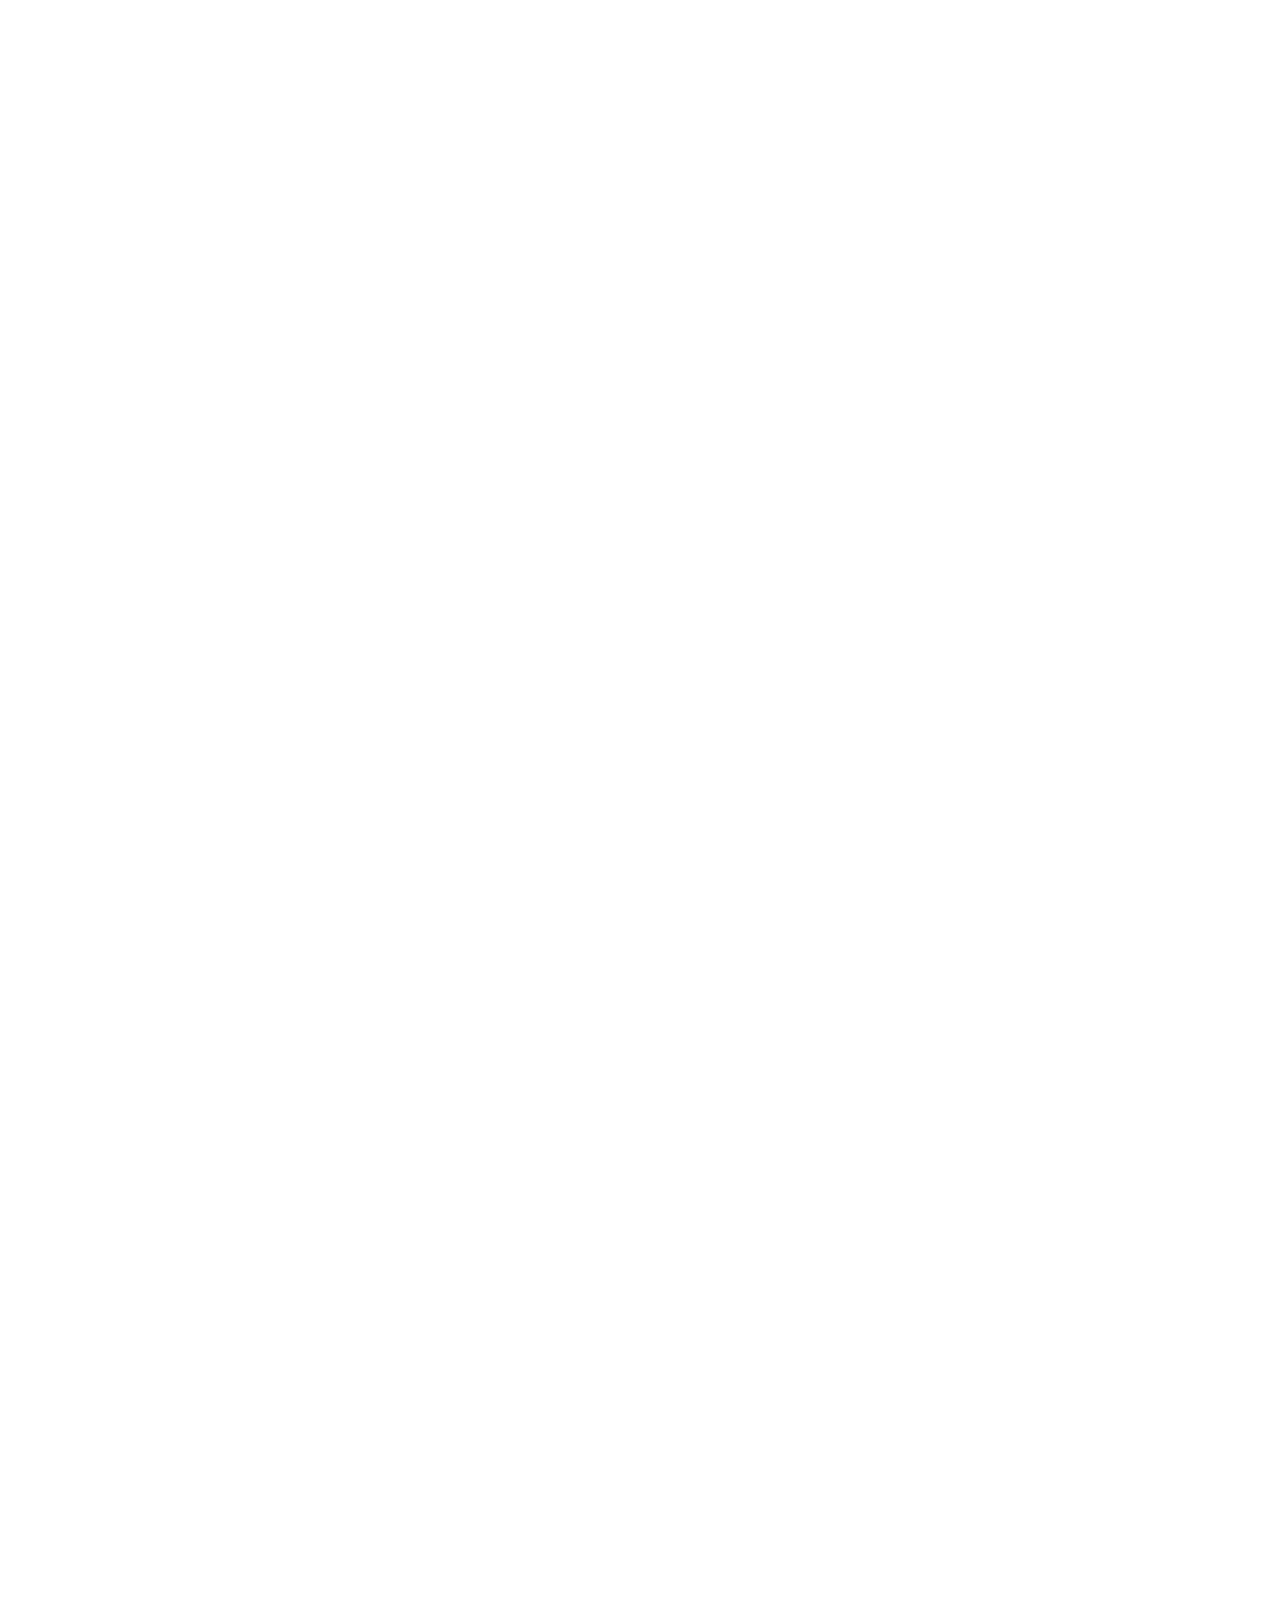
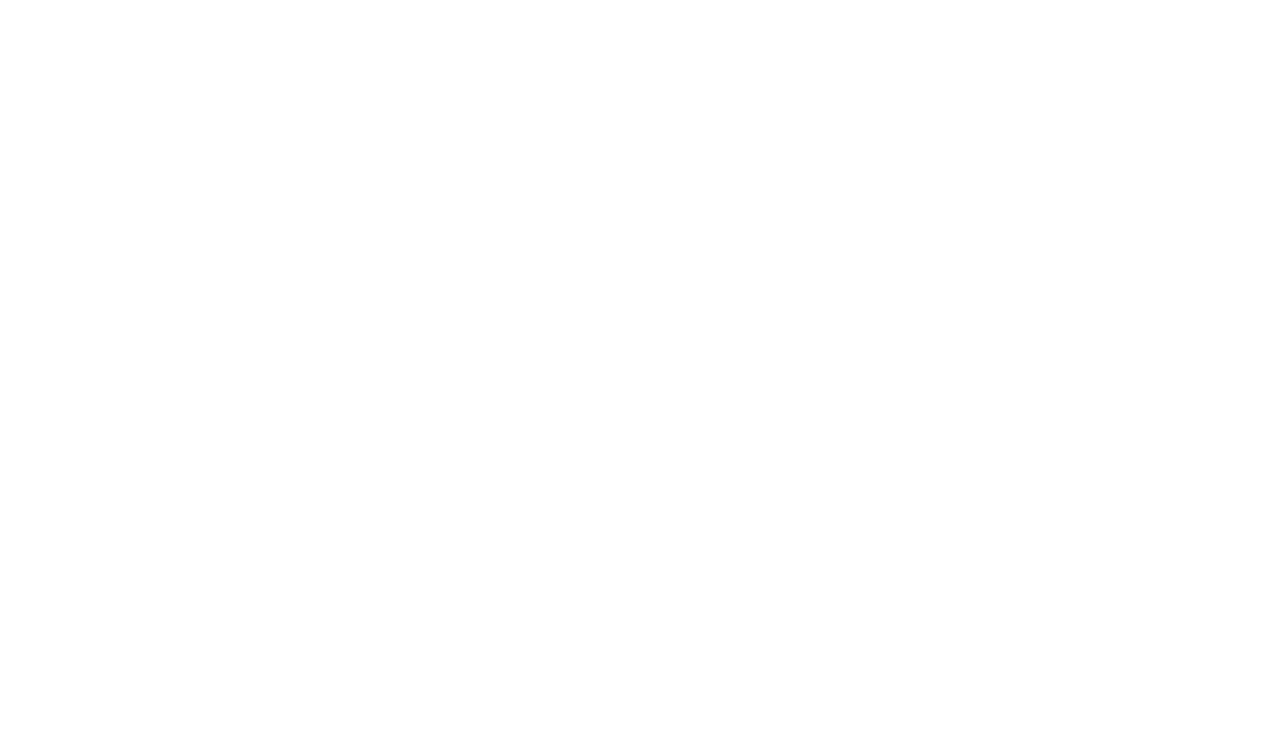
==== commit df3d1551: "strona ujednolicona" ====
--- a/index.html
+++ b/index.html
@@ -22,10 +22,8 @@
   <!--NAV-->
   <div class="navigation-title" id="navigationTitle">
     <div class="navigation-title__text">
-      <svg class="navigation_icon" viewBox="-5 -7 24 24" width="24" height="24" preserveAspectRatio="xMinYMin">
-        <path
-          d='M1 0h5a1 1 0 1 1 0 2H1a1 1 0 1 1 0-2zm7 8h5a1 1 0 0 1 0 2H8a1 1 0 1 1 0-2zM1 4h12a1 1 0 0 1 0 2H1a1 1 0 1 1 0-2z' />
-      </svg>
+
+        <svg class="navigation_icon" viewBox="-5 -7 24 24" width="24" height="24" preserveAspectRatio="xMinYMin"><path d="M6.35,7H17.73A1.16,1.16,0,0,1,19,8a1.16,1.16,0,0,1-1.27,1H6.35A1.16,1.16,0,0,1,5.08,8,1.16,1.16,0,0,1,6.35,7Zm0,8H17.73A1.16,1.16,0,0,1,19,16a1.16,1.16,0,0,1-1.27,1H6.35a1.16,1.16,0,0,1-1.27-1A1.16,1.16,0,0,1,6.35,15Zm0-4H17.73A1.16,1.16,0,0,1,19,12a1.16,1.16,0,0,1-1.27,1H6.35a1.16,1.16,0,0,1-1.27-1A1.16,1.16,0,0,1,6.35,11Z" transform="translate(-5.08 -7)"/></svg>
     </div>
   </div>
 
@@ -38,20 +36,21 @@
           </a>
         </li>
         <li class="navigation-list__item">
-          <a class="navigation-link" href="#features-container">
+          <a class="navigation-link" href="#features">
             Features
           </a>
         </li>
         <li class="navigation-list__item">
-          <a class="navigation-link" href="#contact-section">
-            Contact
+            <a class="navigation-link" href="#about">
+              About Us
+            </a>
+          </li>
+        <li class="navigation-list__item">
+          <a class="navigation-link" href="#contact">
+            Contact us
           </a>
         </li>
-        <li class="navigation-list__item">
-          <a class="navigation-link" href="#about-us">
-            About Us
-          </a>
-        </li>
+        
       </ul>
     </div>
   </nav>
@@ -71,7 +70,7 @@
 
     <section class="hero-section__content">
       <div class="logo-container">
-        <svg class="logo" xmlns="http://www.w3.org/2000/svg" x="0px" y="0px" viewBox="0 0 1605.7 582.4"
+        <svg class="logo" x="0px" y="0px" viewBox="0 0 1605.7 582.4"
           style="enable-background:new 0 0 1605.7 582.4;" xml:space="preserve">
           <title>LOGO3c</title>
           <g id="NAPIS">
@@ -220,8 +219,8 @@
 
       <div class="hero-section__description-icon">
         <p class="hero-section__description-help">EXPLORE THE TRI-CITY WITH US!</p>
-        <a href="#contact-section" class="hero-section__desctiption-icon-link">
-          <svg class="scroll-arrow" xmlns="http://www.w3.org/2000/svg" viewBox="-5 -5 24 24" width="24" height="24"
+        <a href="#contact" class="hero-section__desctiption-icon-link">
+          <svg class="scroll-arrow" viewBox="-5 -5 24 24" width="24" height="24"
             preserveAspectRatio="xMinYMin" class="jam jam-chevrons-down">
             <path
               d='M7.071 5.314l4.95-4.95a1 1 0 1 1 1.414 1.414L7.778 7.435a1 1 0 0 1-1.414 0L.707 1.778A1 1 0 1 1 2.121.364l4.95 4.95zm0 6l4.95-4.95a1 1 0 1 1 1.414 1.414l-5.657 5.657a1 1 0 0 1-1.414 0L.707 7.778a1 1 0 1 1 1.414-1.414l4.95 4.95z' />
@@ -232,8 +231,11 @@
   </section>
 
   <!--FEATURES-->
-  <!-- <div class="features-header2">ABOUT PRODUCT</div> -->
-  <div class="features-header">AMAZING FEATURES</div>
+
+  <div class="features__description" id="features">
+      <h2 class="features__title">Amazing features waiting for you</h2>
+      <h3 class="features__story">These features will change the way you plan your trip!</h3>
+  </div>
 
 
   <div class="features-container" id="features-container">
@@ -291,39 +293,14 @@
 
   </div>
 
-
-  <section class="contact-section" id="contact-section">
-
-    <section class="data-form">
-
-      <div class="data-form__info">
-        <div class="data-form__info-background">
-
-          <h2 class="data-form__header">You're invited!</h2>
-
-          <p class="data-form__text-info">Be the first to know when the QUO VADIS app launches</p>
-
-        </div>
-      </div>
-
-      <form action="_blank" class="data-form__form">
-        <input class="data-box" type="text" name="firstname" placeholder=" Leave us your first name..." required>
-        <input class="data-box" type="text" name="lastname" placeholder="...and last name..." required>
-        <input class="data-box" type="email" placeholder="...and e-mail address" name="emailaddress" required>
-        <div class="agreement-block"><input class="checkbox" type="checkbox" name="agreement" required><span
-            class="agreement-text">I agree to the processing of my personal data contained in this form in order to be
-            informed about the premiere of the QUO VADIS app.</span></div>
-        <input class="submit-input" type="submit" value="SIGN UP">
-      </form>
-
-    </section>
-
-  </section>
+  <div class="features-bottom" id="features-bottom"></div>
+
+  
 
 
   <!-- <div class="team-section"></div> -->
   <section class="team-section">
-    <div class="team-section__description" id="about-us">
+    <div class="team-section__description" id="about">
       <h2 class="team-section__title">About us</h2>
       <h3 class="team-section__story"> We are the group of talented people who are passionate about what they do and
         enjoy programming. We were brought together by <a href="https://infoshareacademy.com/" target="_blank"
@@ -523,6 +500,39 @@
     </div>
   </section>
 
+  <!-- "contact section" -->
+
+  <div class="contact-section__description" id="contact">
+      <h2 class="contact__title">You're invited!</h2>
+      <h3 class="contact__story">Be the first to know when the QUO VADIS app launches. Please leave us your contact details and have fun playing our game "Crazy bird"!</h3>
+  </div>
+
+  <section class="contact-section" id="contact-section">
+
+
+      <section class="data-form">
+  
+        <div class="data-form__info">
+          <div class="data-form__info-background"></div>
+        </div>
+  
+        <form action="_blank" class="data-form__form">
+          <input class="data-box" type="text" name="firstname" placeholder=" Leave us your first name..." required>
+          <input class="data-box" type="text" name="lastname" placeholder="...and last name..." required>
+          <input class="data-box" type="email" placeholder="...and e-mail address" name="emailaddress" required>
+          <div class="agreement-block"><input class="checkbox" type="checkbox" name="agreement" required><span
+              class="agreement-text">I agree to the processing of my personal data contained in this form in order to be
+              informed about the premiere of the QUO VADIS app.</span></div>
+          <input class="submit-input" type="submit" value="SIGN UP">
+        </form>
+  
+      </section>
+  
+    </section>
+
+
+    <!-- "footer section" -->
+
   <footer class="footer">
     <div class="footer-phone">
       <svg class="footer-phone__icon" viewBox="-6 -2 24 24" width="24" height="24" preserveAspectRatio="xMinYMin">
--- a/main.css
+++ b/main.css
@@ -35,12 +35,13 @@
   visibility: visible;
   opacity: 1;
   align-items: center;
-  background: rgb(254, 254, 254);
+  background: var(--color-primary);
   font-family: var(--font-body);
   font-weight: bold;
   line-height: 2.5rem;
   z-index: 2;
   transition: visibility 0s, opacity 0.3s linear;
+  border-bottom: 1px solid var(--color-lightgray);
 }
 
 
@@ -60,6 +61,7 @@
 .navigation-title {
   display: none;
   cursor: pointer;
+  
 }
 
 .navigation-list {
@@ -67,8 +69,8 @@
   display: flex;
   flex-direction: row;
   align-items: center;
-  justify-content: space-around;
-  font-size: 1.3rem;
+  justify-content: space-evenly;
+  font-size: 1rem;
   text-decoration: none;
   list-style: none;
   text-transform: uppercase;
@@ -109,7 +111,7 @@
 
 @media screen and (max-width:900px) and (min-width:601px) {
   .navigation-container {
-    height: 60px;
+    height: 40px;
   }
 
   .navigation-title {
@@ -118,15 +120,20 @@
     right: 0;
     top: 0.2px;
     z-index: 3;
+    padding-right: 15px;
+   
   }
 
   .navigation_icon {
-    height: 60px;
+    height: 40px;
     width: auto;
+    background-color: var(--color-darkblue);
+    fill: var(--color-primary);
   }
 
   .navigation-list {
-    margin-left: -5vw;
+    /* margin-left: -5vw; */
+    justify-content: space-evenly;
   }
 }
 
@@ -146,11 +153,14 @@
   .navigation_icon {
     height: 40px;
     width: auto;
+    background-color: var(--color-darkblue);
+    fill: var(--color-primary);
   }
 
   .navigation-list {
     margin-left: -3vw;
-    font-size: 1.2rem;
+    font-size: .9rem;
+    justify-content: space-evenly;
   }
 }
 
@@ -170,13 +180,15 @@
   .navigation_icon {
     height: 40px;
     width: auto;
+    background-color: var(--color-darkblue);
+    fill: var(--color-primary);
   }
 
   .navigation-list {
     flex-direction: column;
     align-items: center;
-    justify-content: flex-start;
-    font-size: 1rem;
+    justify-content: space-evenly;
+    font-size: .9rem;
     line-height: 2rem;
   }
 }
@@ -187,7 +199,7 @@
 .features-container {
 background-color: var(--color-primary);
 width: 100vw;
-min-height: 500px;
+min-height: 300px;
 display: flex;
 flex-direction: row;
 justify-content: space-between;
@@ -196,26 +208,32 @@
 padding-left: 4rem;
 padding-right: 4rem;
 /* border-top-style: outset; */
-}
-
-.features-header{
- background-color: var(--color-primary);
- font-size: 2rem;
- margin-top: 50px;
-text-transform: uppercase;
-font-family: var(--font-header);
+flex-wrap: wrap;
+}
+
+.features__description{
+background-color: var(--color-primary);
 text-align: center;
+padding-top: 60px;
+padding-bottom: 2rem;
  /* outline-style: ridge;  */
 }
 
-.features-header2 {
-
-  font-size: 1rem;
-  text-transform: uppercase;
+.features__title {
   font-family: var(--font-header);
-  text-align: center;
-  opacity: 0.4;
-  margin-top: 3rem;
+  font-size: 2rem;
+  margin-bottom: 1rem;
+  background-color: var(--color-primary);
+}
+
+.features__story {
+  font-family: var(--font-body);
+  font-size: 1.2rem;
+  margin-bottom: 1rem;
+  padding-left: 3rem;
+  padding-right: 3rem;
+  width: 100%;
+  background-color: var(--color-primary);
 }
 
 
@@ -223,8 +241,13 @@
 .features-accommodation, .features-food, .features-attractions, .features-calendar {
 display: flex;
 flex-direction: column;
+justify-content: center;
 align-items: center;
 background-color: var(--color-primary);
+padding-left: 30px;
+padding-right: 30px;
+min-width: 300px;
+box-sizing:border-box;
 }
 
 .features-accommodation:hover .features-accommodation__icon {
@@ -250,14 +273,15 @@
   /* border-right-style: outset;
   border-width: thin; */
   border-left: 1px solid #ececec;
+  
 }
 
 .features-accommodation__icon,
 .features-food__icon,
 .features-attractions__icon,
 .features-calendar__icon {
-  height: 4rem;
-  margin-top: 30px;
+  height: 3.5rem;
+  margin-top: 20px;
   fill: var(--color-darkblue);
   transition: 0.4s;
 }
@@ -269,7 +293,7 @@
 .features-calendar__title {
   font-size: 1rem;
   /* margin: 30px 0; */
-  margin-top: 40px;
+  margin-top: 20px;
   text-transform: uppercase;
   font-family: var(--font-header);
 }
@@ -281,19 +305,52 @@
   font-size: 1.05rem;
   text-align: center;
   /* margin: 0 20px; */
-  margin: 20px;
   font-family: var(--font-body);
   opacity: 0.69;
   line-height: 1.8rem;
-}
-
-@media screen and (max-width: 1200px) {
+  margin-top: 10px;
+}
+
+.features-bottom {
+  background-image: url(img/IPHONE-BACKGROUND.png);
+  background-position: center center;
+  background-size: cover;
+  background-repeat: no-repeat;
+  min-height: 250px;
+  background-color: var(--color-primary);
+  z-index: 10;
+  padding-bottom: 20px;
+  
+  
+}
+
+@media screen and (min-width: 1401px) {
+  .features-accommodation, .features-food, .features-attractions, .features-calendar {
+    flex-basis: calc(25% - 12px);
+    
+  }
+}
+
+@media screen and (max-width: 1400px) {
+
+  .features-accommodation, .features-food, .features-attractions, .features-calendar {
+    flex-basis: calc(50% - 12px);
+    margin-bottom: 30px;
+  }
+
+  .features-food, .features-calendar {
+    border-left: 1px solid #ececec;
+  }
+
+  .features-accommodation, .features-attractions {
+    border-left: 0;
+  }
 
   .features-accommodation__icon,
   .features-food__icon,
   .features-attractions__icon,
   .features-calendar__icon {
-    height: 4rem;
+    height: 3.5rem;
   }
 
   .features-accommodation__title,
@@ -301,7 +358,7 @@
   .features-attractions__title,
   .features-calendar__title {
     font-size: 1.5rem;
-    margin: 30px 0;
+    margin: 20px 0;
   }
 
   .features-accommodation__text,
@@ -309,26 +366,46 @@
   .features-attractions__text,
   .features-calendar__text {
     font-size: 1rem;
+    margin-top: 10px;
   }
 }
 
 @media screen and (max-width: 920px) {
+
 .features-container {
   flex-direction: column;
   width: 100vw;     /*OVERFLOW-X FIX FROM 70VW*/
   justify-content: center;
   align-items: center;
-  margin: auto;
+  margin: 0;
+  /* padding-left: .25rem;
+  padding-right: .25rem; */
   /* margin-bottom: 5rem; */  /*OVERFLOW-X FIX*/
 }
 
-  .features-accommodation,
-  .features-food,
-  .features-attractions,
-  .features-calendar {
-    margin: 20px 0;
-  }
-}
+.features-accommodation, .features-food, .features-attractions, .features-calendar {
+  flex-basis: calc(100%);
+  margin-bottom: 30px;
+  border-left: 0;
+  /* padding-left: 0;
+  padding-right: 0;  */
+  }
+
+}
+
+@media screen and (max-width: 500px) {
+  .features-container {
+    margin: 0;
+    padding-left: .25rem;
+    padding-right: .25rem; 
+  }
+  .features-accommodation, .features-food, .features-attractions, .features-calendar {
+    padding-left: 0;
+    padding-right: 0;
+  }
+
+}
+  
 
 /* HERO SECTION */
 
@@ -432,12 +509,12 @@
 
 .scroll-arrow {
   display: flex;
-  width: 3rem;
-  height: 3rem;
+  width: 2.5rem;
+  height: 2.5rem;
   justify-content: center;
   align-items: center;
   fill: var(--color-primary);
-  border: solid 1px var(--color-primary);
+  background-color: var(--color-darkblue);
 }
 
 .scroll-arrow:hover {
@@ -542,6 +619,30 @@
 /*Zapis na premierę*/
 
 
+.contact-section__description{
+  background-color: var(--color-primary);
+  text-align: center;
+  padding-top: 60px;
+  padding-bottom: 2rem;
+   /* outline-style: ridge;  */
+  }
+  
+.contact__title {
+  font-family: var(--font-header);
+  font-size: 2rem;
+  margin-bottom: 1rem;
+  background-color: var(--color-primary);
+}
+  
+.contact__story {
+  font-family: var(--font-body);
+  font-size: 1.2rem;
+  padding-left: 3rem;
+  padding-right: 3rem;
+  width: 100%;
+  background-color: var(--color-primary);
+}
+
 .contact-section {
   background: var(--color-primary);
 }
@@ -549,19 +650,21 @@
 .data-form {
   display: flex;
   color: var(--color-dark);
+  padding-bottom: 5rem;
+
 
 }
 
 .data-form__info {
   flex: 1;
-  background-image: url(./img/20190823_173242m.jpg);
+  background-image: url(./img/gra-na-komputerze.png);
   background-position: center center;
-  background-size: cover;
+  background-size: contain;
   background-repeat: no-repeat;
+  max-width: 80%;
 }
 
 .data-form__info-background {
-  background-color: rgba(2, 201, 218, 0.6);
   height: 100%;
   display: flex;
   flex-direction: column;
@@ -570,43 +673,29 @@
   justify-content: center;
 }
 
-.data-form__header {
-  font-size: 4rem;
-  font-family: var(--font-body);
-  text-align: right;
-  padding: 10px;
-  max-width: 400px;
-}
-
-.data-form__text-info {
-  font-size: 2.5rem;
-  padding: 15px;
-  text-align: right;
-  font-family: var(--font-body);
-  max-width: 400px;
-  line-height: 3rem;
-  font-weight: 600;
-}
-
 .data-form__form {
   flex: 1;
   padding: 10px;
   display: flex;
   flex-direction: column;
+  align-items: center;
+  justify-content: center;
+
 }
 
 .data-box {
   margin: 10px;
-  height: 80px;
-  border-radius: 40px;
-  border: 5px;
+  height: 50px;
+  border-radius: 0px;
+  border: 1px;
   padding-left: 10px;
   border-style: double;
   border-color: var(--color-lightblue);
   font-family: var(--font-body);
-  font-size: 1.5rem;
+  font-size: 1.2rem;
   color: var(--color-dark);
-  max-width: 600px;
+  width: 90%;
+  min-width: 50%; 
 }
 
 .data-box:hover {
@@ -624,7 +713,7 @@
 }
 
 .agreement-block .agreement-text {
-  padding: 10px;
+  padding: 20px;
   font-family: var(--font-body);
   max-width: 600px;
 }
@@ -632,7 +721,7 @@
 .data-form__form .submit-input {
   background-color: var(--color-lightblue);
   border: none;
-  padding: 15px;
+  padding: 20px;
   cursor: pointer;
   font-size: 1.5rem;
   margin-left: 10px;
@@ -647,7 +736,7 @@
 }
 
 
-@media (max-width: 600px) {
+@media (max-width: 800px) {
   .data-form {
     flex-direction: column;
   }
@@ -663,6 +752,10 @@
 
   .data-form__form .data-box {
     font-size: 1.2rem;
+  }
+
+  .data-form__form .submit-input {
+  padding: 5px;
   }
 }
 
@@ -681,11 +774,14 @@
 text-align: center;
 }
 
+.team-section__description {
+  padding-top:60px;
+}
 .team-section__title {
   font-family: var(--font-header);
-  font-size: 3rem;
+  font-size: 2rem;
   margin-bottom: 1rem;
-  margin-top: 5rem;
+  padding-top: 1rem;
 }
 
 .team-section__story {
@@ -707,8 +803,7 @@
   transition: background-size cubic-bezier(0, .5, 0, 1) 0.3s;
 }
 
-.link:hover,
-.link:focus {
+.link:hover, .link:focus {
   text-decoration: none;
   background-size: 100% .2rem;
 }
@@ -896,14 +991,12 @@
 
 /* FOOTER */
 .footer {
-  background-color: var(--color-primary);
+  background-color: var(--color-darkblue);
   display: flex;
   flex-direction: row;
   justify-content: space-around;
   padding: 2rem 0;
   /* margin-top: 2rem; */  /*OVERFLOW-X FIX*/
-  border: double 6px;
-  border-color: var(--color-lightblue);
   font-family: var(--font-body);
   font-size: 1.1rem;
   line-height: 1.6rem;
@@ -922,13 +1015,16 @@
 .footer-mail__icon {
   height: 4vh;
   width: auto;
+  fill: var(--color-primary);
 }
 
 .footer-phone__text,
 .footer-adress__text,
 .footer-mail__text {
-  margin-top: 15px;
+  margin-top: 5px;
   text-align: center;
+  color: var(--color-primary);
+  
 }
 
 @media screen and (max-width:600px) {
@@ -940,7 +1036,7 @@
   .footer-phone__icon,
   .footer-adress__icon,
   .footer-mail__icon {
-    height: 3vh;
+    height: 4vh;
   }
 }
 
@@ -949,6 +1045,7 @@
     flex-direction: column;
     align-items: flex-start;
     padding-left: 50px;
+    
   }
 
   .footer-phone,
@@ -961,7 +1058,7 @@
   .footer-phone__icon,
   .footer-adress__icon,
   .footer-mail__icon {
-    height: 5vh;
+    height: 4vh;
     margin-right: 2rem;
   }
 
@@ -969,6 +1066,7 @@
   .footer-adress__text,
   .footer-mail__text {
     margin: 0;
+    
   }
 }
 
@@ -993,17 +1091,17 @@
 
 a.cookieConsent__button {
   display: inline-block;
-  color: var(--color-dark);
-  font-size: 1.1em;
+  color: var(--color-primary);
+  font-size: .9rem;
   background: var(--color-lightblue);
   text-decoration: none;
   cursor: pointer;
-  padding: 2px 15px;
+  padding: 5px 15px;
   margin: 5px;
-  border-radius: 15px;
+  
 }
 
 a.cookieConsent__button:hover {
   background: var(--color-darkblue);
-  color: var(--color-dark);
-}
+  color: var(--color-primary);
+}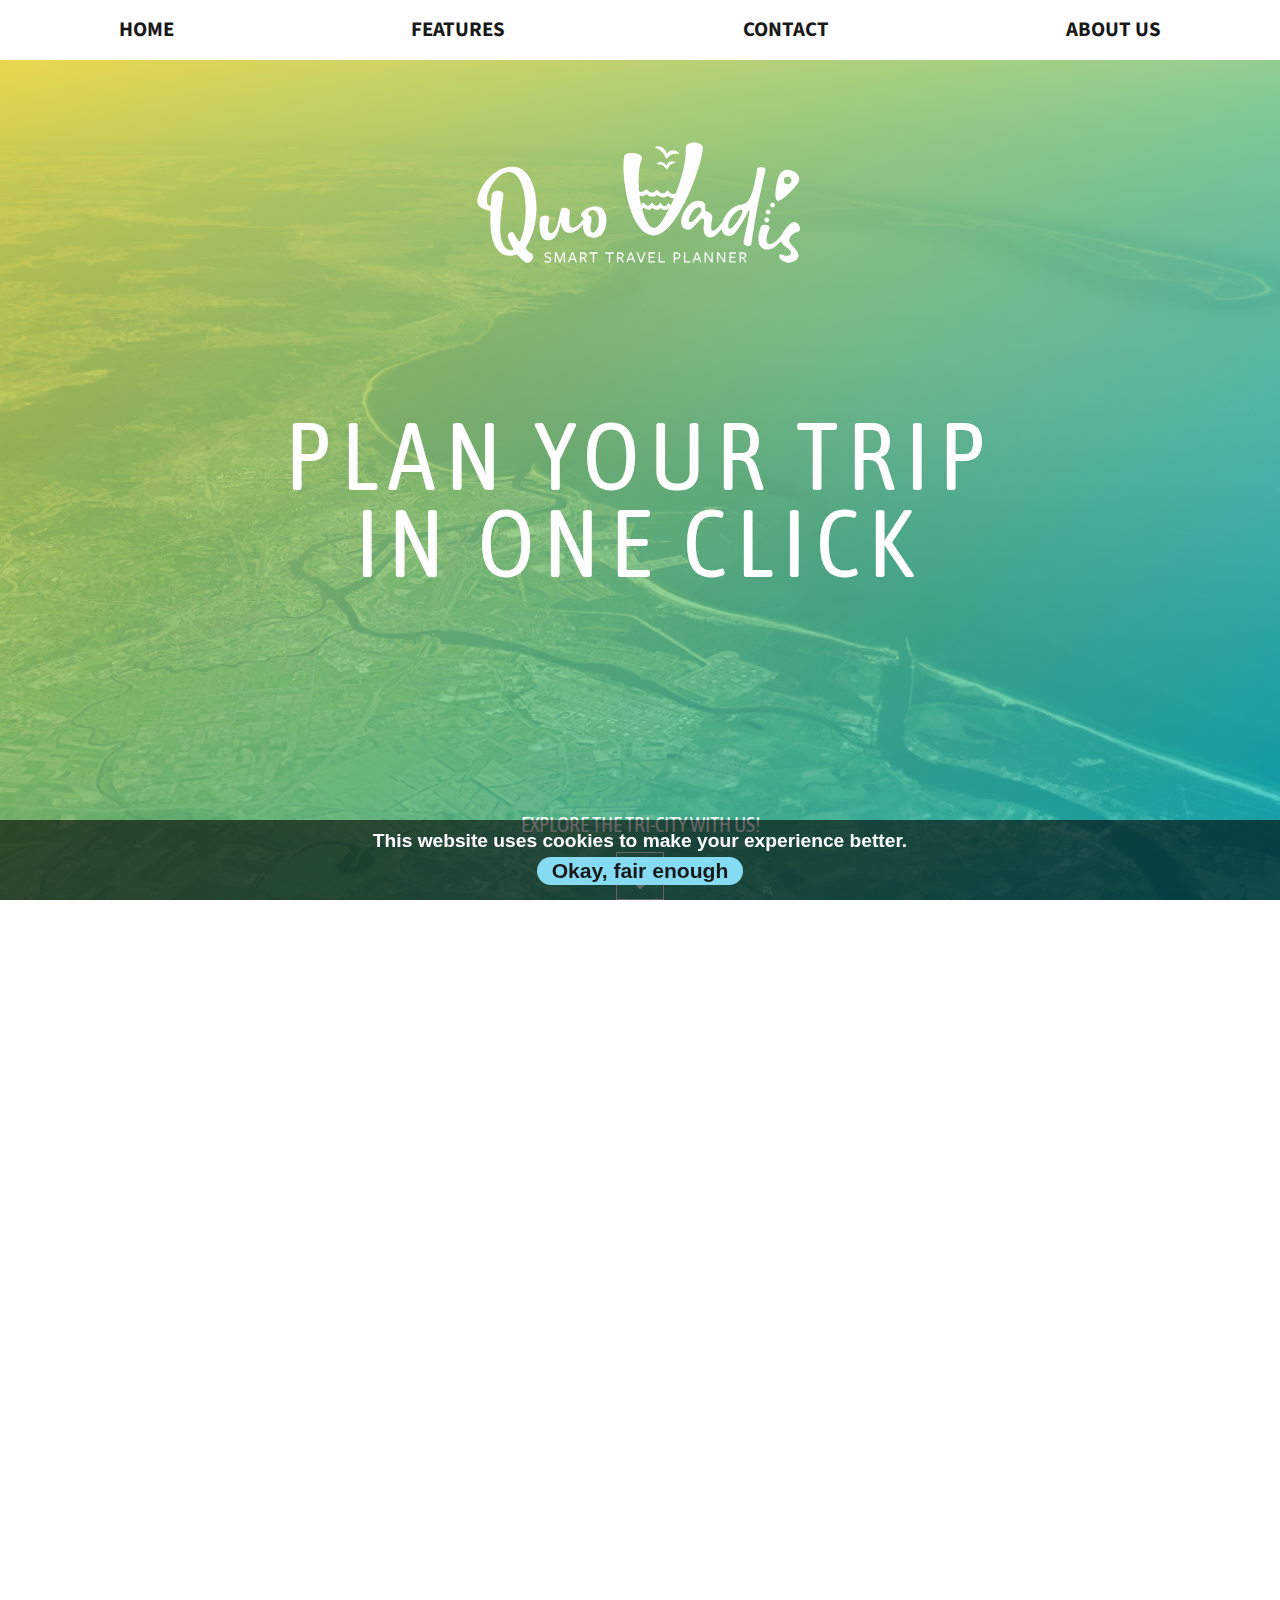
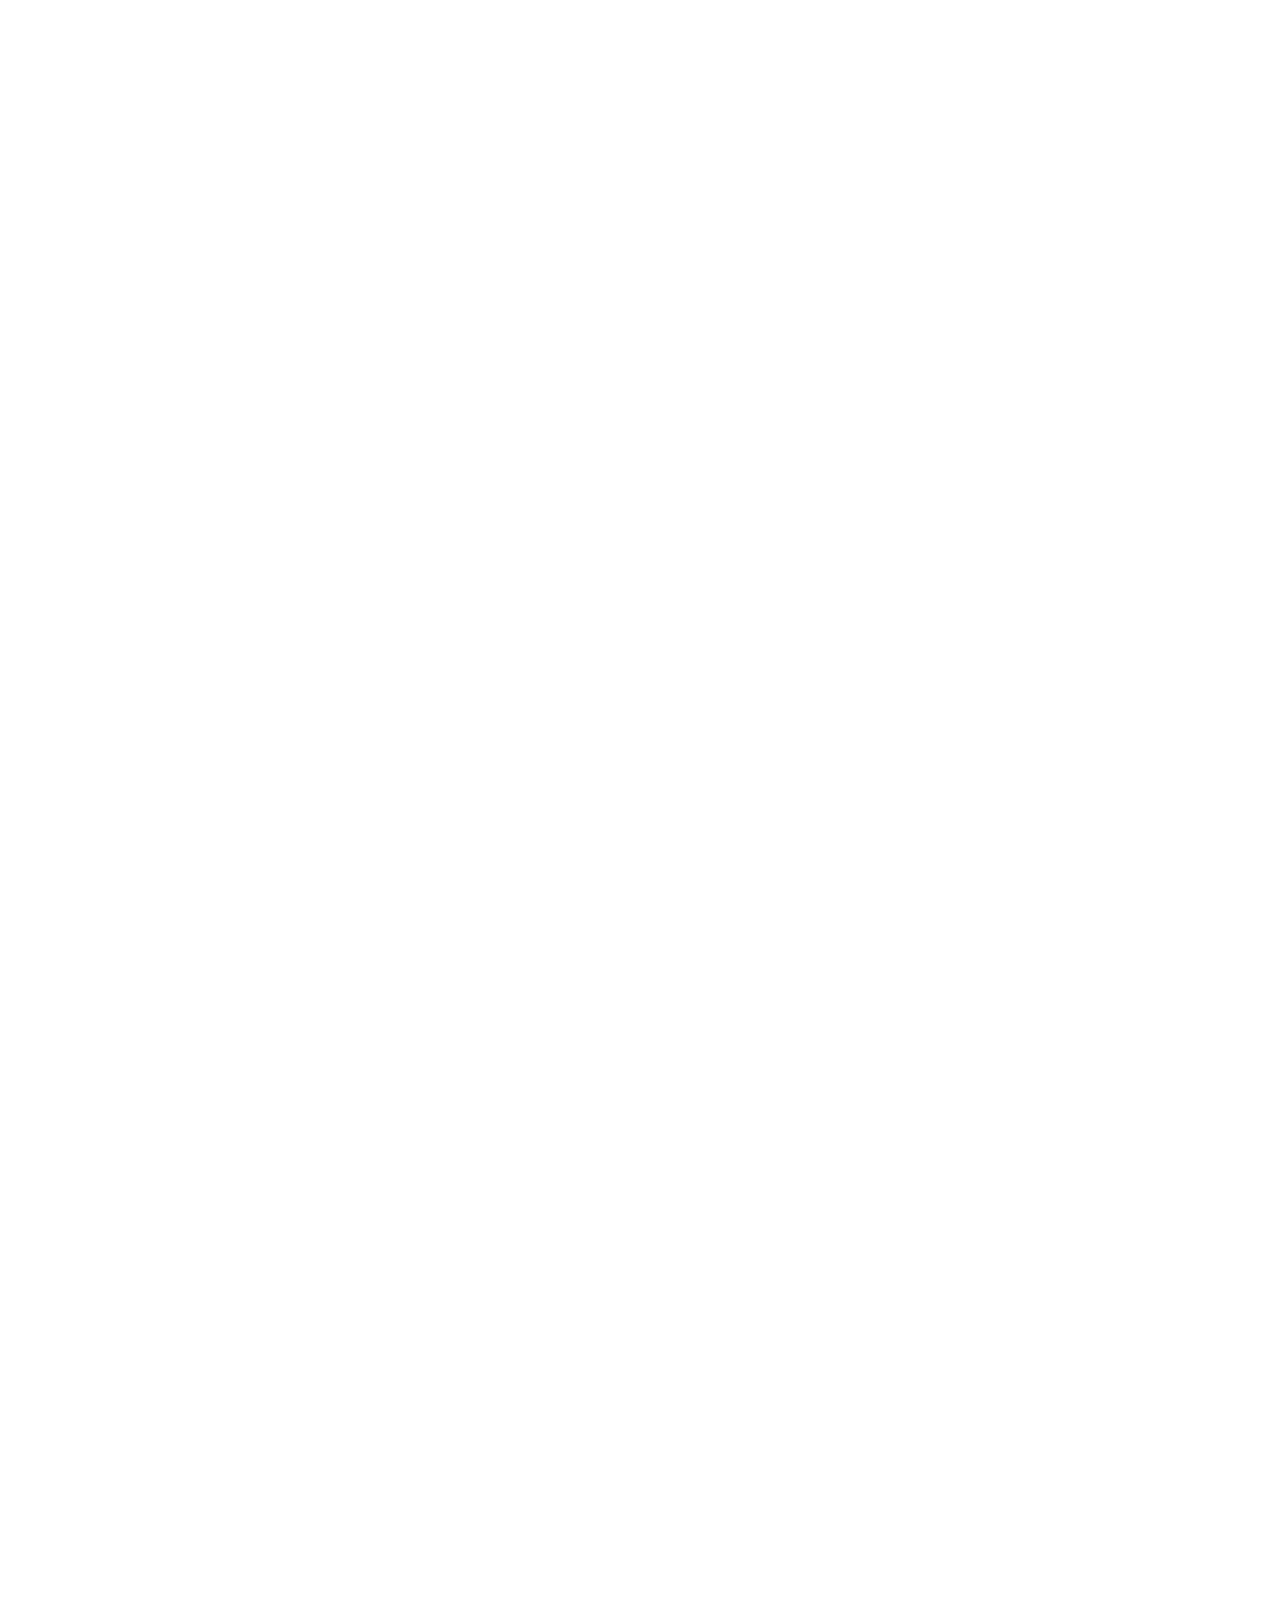
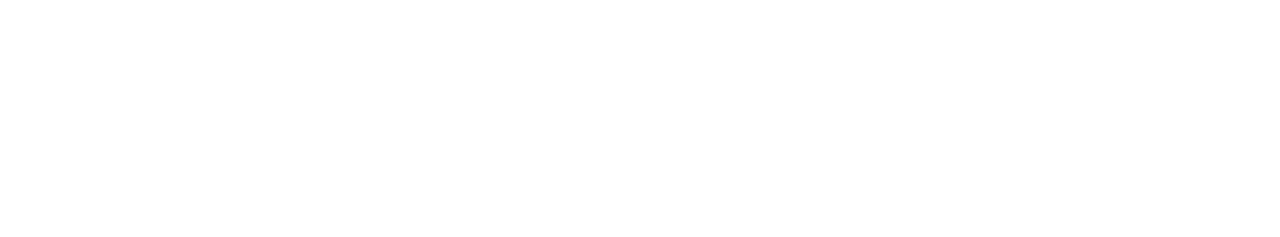
==== commit 1cb96231: "add link to form" ====
--- a/index.html
+++ b/index.html
@@ -22,8 +22,10 @@
   <!--NAV-->
   <div class="navigation-title" id="navigationTitle">
     <div class="navigation-title__text">
-
-        <svg class="navigation_icon" viewBox="-5 -7 24 24" width="24" height="24" preserveAspectRatio="xMinYMin"><path d="M6.35,7H17.73A1.16,1.16,0,0,1,19,8a1.16,1.16,0,0,1-1.27,1H6.35A1.16,1.16,0,0,1,5.08,8,1.16,1.16,0,0,1,6.35,7Zm0,8H17.73A1.16,1.16,0,0,1,19,16a1.16,1.16,0,0,1-1.27,1H6.35a1.16,1.16,0,0,1-1.27-1A1.16,1.16,0,0,1,6.35,15Zm0-4H17.73A1.16,1.16,0,0,1,19,12a1.16,1.16,0,0,1-1.27,1H6.35a1.16,1.16,0,0,1-1.27-1A1.16,1.16,0,0,1,6.35,11Z" transform="translate(-5.08 -7)"/></svg>
+      <svg class="navigation_icon" viewBox="-5 -7 24 24" width="24" height="24" preserveAspectRatio="xMinYMin">
+        <path
+          d='M1 0h5a1 1 0 1 1 0 2H1a1 1 0 1 1 0-2zm7 8h5a1 1 0 0 1 0 2H8a1 1 0 1 1 0-2zM1 4h12a1 1 0 0 1 0 2H1a1 1 0 1 1 0-2z' />
+      </svg>
     </div>
   </div>
 
@@ -36,21 +38,20 @@
           </a>
         </li>
         <li class="navigation-list__item">
-          <a class="navigation-link" href="#features">
+          <a class="navigation-link" href="#features-container">
             Features
           </a>
         </li>
         <li class="navigation-list__item">
-            <a class="navigation-link" href="#about">
-              About Us
-            </a>
-          </li>
-        <li class="navigation-list__item">
-          <a class="navigation-link" href="#contact">
-            Contact us
+          <a class="navigation-link" href="#contact-section">
+            Contact
           </a>
         </li>
-        
+        <li class="navigation-list__item">
+          <a class="navigation-link" href="#about-us">
+            About Us
+          </a>
+        </li>
       </ul>
     </div>
   </nav>
@@ -70,7 +71,7 @@
 
     <section class="hero-section__content">
       <div class="logo-container">
-        <svg class="logo" x="0px" y="0px" viewBox="0 0 1605.7 582.4"
+        <svg class="logo" xmlns="http://www.w3.org/2000/svg" x="0px" y="0px" viewBox="0 0 1605.7 582.4"
           style="enable-background:new 0 0 1605.7 582.4;" xml:space="preserve">
           <title>LOGO3c</title>
           <g id="NAPIS">
@@ -219,8 +220,8 @@
 
       <div class="hero-section__description-icon">
         <p class="hero-section__description-help">EXPLORE THE TRI-CITY WITH US!</p>
-        <a href="#contact" class="hero-section__desctiption-icon-link">
-          <svg class="scroll-arrow" viewBox="-5 -5 24 24" width="24" height="24"
+        <a href="#contact-section" class="hero-section__desctiption-icon-link">
+          <svg class="scroll-arrow" xmlns="http://www.w3.org/2000/svg" viewBox="-5 -5 24 24" width="24" height="24"
             preserveAspectRatio="xMinYMin" class="jam jam-chevrons-down">
             <path
               d='M7.071 5.314l4.95-4.95a1 1 0 1 1 1.414 1.414L7.778 7.435a1 1 0 0 1-1.414 0L.707 1.778A1 1 0 1 1 2.121.364l4.95 4.95zm0 6l4.95-4.95a1 1 0 1 1 1.414 1.414l-5.657 5.657a1 1 0 0 1-1.414 0L.707 7.778a1 1 0 1 1 1.414-1.414l4.95 4.95z' />
@@ -231,11 +232,8 @@
   </section>
 
   <!--FEATURES-->
-
-  <div class="features__description" id="features">
-      <h2 class="features__title">Amazing features waiting for you</h2>
-      <h3 class="features__story">These features will change the way you plan your trip!</h3>
-  </div>
+  <!-- <div class="features-header2">ABOUT PRODUCT</div> -->
+  <div class="features-header">AMAZING FEATURES</div>
 
 
   <div class="features-container" id="features-container">
@@ -293,14 +291,39 @@
 
   </div>
 
-  <div class="features-bottom" id="features-bottom"></div>
-
-  
+
+  <section class="contact-section" id="contact-section">
+
+    <section class="data-form">
+
+      <div class="data-form__info">
+        <div class="data-form__info-background">
+
+          <h2 class="data-form__header">You're invited!</h2>
+
+          <p class="data-form__text-info">Be the first to know when the QUO VADIS app launches</p>
+
+        </div>
+      </div>
+
+      <form method="link" action="/GRA/index.html" class="data-form__form">
+        <input class="data-box" type="text" name="firstname" placeholder=" Leave us your first name..." required>
+        <input class="data-box" type="text" name="lastname" placeholder="...and last name..." required>
+        <input class="data-box" type="email" placeholder="...and e-mail address" name="emailaddress" required>
+        <div class="agreement-block"><input class="checkbox" type="checkbox" name="agreement" required><span
+            class="agreement-text">I agree to the processing of my personal data contained in this form in order to be
+            informed about the premiere of the QUO VADIS app.</span></div>
+        <input class="submit-input" type="submit" value="SIGN UP" >
+      </form>
+
+    </section>
+
+  </section>
 
 
   <!-- <div class="team-section"></div> -->
   <section class="team-section">
-    <div class="team-section__description" id="about">
+    <div class="team-section__description" id="about-us">
       <h2 class="team-section__title">About us</h2>
       <h3 class="team-section__story"> We are the group of talented people who are passionate about what they do and
         enjoy programming. We were brought together by <a href="https://infoshareacademy.com/" target="_blank"
@@ -500,39 +523,6 @@
     </div>
   </section>
 
-  <!-- "contact section" -->
-
-  <div class="contact-section__description" id="contact">
-      <h2 class="contact__title">You're invited!</h2>
-      <h3 class="contact__story">Be the first to know when the QUO VADIS app launches. Please leave us your contact details and have fun playing our game "Crazy bird"!</h3>
-  </div>
-
-  <section class="contact-section" id="contact-section">
-
-
-      <section class="data-form">
-  
-        <div class="data-form__info">
-          <div class="data-form__info-background"></div>
-        </div>
-  
-        <form action="_blank" class="data-form__form">
-          <input class="data-box" type="text" name="firstname" placeholder=" Leave us your first name..." required>
-          <input class="data-box" type="text" name="lastname" placeholder="...and last name..." required>
-          <input class="data-box" type="email" placeholder="...and e-mail address" name="emailaddress" required>
-          <div class="agreement-block"><input class="checkbox" type="checkbox" name="agreement" required><span
-              class="agreement-text">I agree to the processing of my personal data contained in this form in order to be
-              informed about the premiere of the QUO VADIS app.</span></div>
-          <input class="submit-input" type="submit" value="SIGN UP">
-        </form>
-  
-      </section>
-  
-    </section>
-
-
-    <!-- "footer section" -->
-
   <footer class="footer">
     <div class="footer-phone">
       <svg class="footer-phone__icon" viewBox="-6 -2 24 24" width="24" height="24" preserveAspectRatio="xMinYMin">
--- a/main.css
+++ b/main.css
@@ -35,13 +35,12 @@
   visibility: visible;
   opacity: 1;
   align-items: center;
-  background: var(--color-primary);
+  background: rgb(254, 254, 254);
   font-family: var(--font-body);
   font-weight: bold;
   line-height: 2.5rem;
   z-index: 2;
   transition: visibility 0s, opacity 0.3s linear;
-  border-bottom: 1px solid var(--color-lightgray);
 }
 
 
@@ -61,7 +60,6 @@
 .navigation-title {
   display: none;
   cursor: pointer;
-  
 }
 
 .navigation-list {
@@ -69,8 +67,8 @@
   display: flex;
   flex-direction: row;
   align-items: center;
-  justify-content: space-evenly;
-  font-size: 1rem;
+  justify-content: space-around;
+  font-size: 1.3rem;
   text-decoration: none;
   list-style: none;
   text-transform: uppercase;
@@ -111,7 +109,7 @@
 
 @media screen and (max-width:900px) and (min-width:601px) {
   .navigation-container {
-    height: 40px;
+    height: 60px;
   }
 
   .navigation-title {
@@ -120,20 +118,15 @@
     right: 0;
     top: 0.2px;
     z-index: 3;
-    padding-right: 15px;
-   
   }
 
   .navigation_icon {
-    height: 40px;
+    height: 60px;
     width: auto;
-    background-color: var(--color-darkblue);
-    fill: var(--color-primary);
   }
 
   .navigation-list {
-    /* margin-left: -5vw; */
-    justify-content: space-evenly;
+    margin-left: -5vw;
   }
 }
 
@@ -153,14 +146,11 @@
   .navigation_icon {
     height: 40px;
     width: auto;
-    background-color: var(--color-darkblue);
-    fill: var(--color-primary);
   }
 
   .navigation-list {
     margin-left: -3vw;
-    font-size: .9rem;
-    justify-content: space-evenly;
+    font-size: 1.2rem;
   }
 }
 
@@ -180,15 +170,13 @@
   .navigation_icon {
     height: 40px;
     width: auto;
-    background-color: var(--color-darkblue);
-    fill: var(--color-primary);
   }
 
   .navigation-list {
     flex-direction: column;
     align-items: center;
-    justify-content: space-evenly;
-    font-size: .9rem;
+    justify-content: flex-start;
+    font-size: 1rem;
     line-height: 2rem;
   }
 }
@@ -199,7 +187,7 @@
 .features-container {
 background-color: var(--color-primary);
 width: 100vw;
-min-height: 300px;
+min-height: 500px;
 display: flex;
 flex-direction: row;
 justify-content: space-between;
@@ -208,32 +196,26 @@
 padding-left: 4rem;
 padding-right: 4rem;
 /* border-top-style: outset; */
-flex-wrap: wrap;
-}
-
-.features__description{
-background-color: var(--color-primary);
+}
+
+.features-header{
+ background-color: var(--color-primary);
+ font-size: 2rem;
+ margin-top: 50px;
+text-transform: uppercase;
+font-family: var(--font-header);
 text-align: center;
-padding-top: 60px;
-padding-bottom: 2rem;
  /* outline-style: ridge;  */
 }
 
-.features__title {
+.features-header2 {
+
+  font-size: 1rem;
+  text-transform: uppercase;
   font-family: var(--font-header);
-  font-size: 2rem;
-  margin-bottom: 1rem;
-  background-color: var(--color-primary);
-}
-
-.features__story {
-  font-family: var(--font-body);
-  font-size: 1.2rem;
-  margin-bottom: 1rem;
-  padding-left: 3rem;
-  padding-right: 3rem;
-  width: 100%;
-  background-color: var(--color-primary);
+  text-align: center;
+  opacity: 0.4;
+  margin-top: 3rem;
 }
 
 
@@ -241,13 +223,8 @@
 .features-accommodation, .features-food, .features-attractions, .features-calendar {
 display: flex;
 flex-direction: column;
-justify-content: center;
 align-items: center;
 background-color: var(--color-primary);
-padding-left: 30px;
-padding-right: 30px;
-min-width: 300px;
-box-sizing:border-box;
 }
 
 .features-accommodation:hover .features-accommodation__icon {
@@ -273,15 +250,14 @@
   /* border-right-style: outset;
   border-width: thin; */
   border-left: 1px solid #ececec;
-  
 }
 
 .features-accommodation__icon,
 .features-food__icon,
 .features-attractions__icon,
 .features-calendar__icon {
-  height: 3.5rem;
-  margin-top: 20px;
+  height: 4rem;
+  margin-top: 30px;
   fill: var(--color-darkblue);
   transition: 0.4s;
 }
@@ -293,7 +269,7 @@
 .features-calendar__title {
   font-size: 1rem;
   /* margin: 30px 0; */
-  margin-top: 20px;
+  margin-top: 40px;
   text-transform: uppercase;
   font-family: var(--font-header);
 }
@@ -305,52 +281,19 @@
   font-size: 1.05rem;
   text-align: center;
   /* margin: 0 20px; */
+  margin: 20px;
   font-family: var(--font-body);
   opacity: 0.69;
   line-height: 1.8rem;
-  margin-top: 10px;
-}
-
-.features-bottom {
-  background-image: url(img/IPHONE-BACKGROUND.png);
-  background-position: center center;
-  background-size: cover;
-  background-repeat: no-repeat;
-  min-height: 250px;
-  background-color: var(--color-primary);
-  z-index: 10;
-  padding-bottom: 20px;
-  
-  
-}
-
-@media screen and (min-width: 1401px) {
-  .features-accommodation, .features-food, .features-attractions, .features-calendar {
-    flex-basis: calc(25% - 12px);
-    
-  }
-}
-
-@media screen and (max-width: 1400px) {
-
-  .features-accommodation, .features-food, .features-attractions, .features-calendar {
-    flex-basis: calc(50% - 12px);
-    margin-bottom: 30px;
-  }
-
-  .features-food, .features-calendar {
-    border-left: 1px solid #ececec;
-  }
-
-  .features-accommodation, .features-attractions {
-    border-left: 0;
-  }
+}
+
+@media screen and (max-width: 1200px) {
 
   .features-accommodation__icon,
   .features-food__icon,
   .features-attractions__icon,
   .features-calendar__icon {
-    height: 3.5rem;
+    height: 4rem;
   }
 
   .features-accommodation__title,
@@ -358,7 +301,7 @@
   .features-attractions__title,
   .features-calendar__title {
     font-size: 1.5rem;
-    margin: 20px 0;
+    margin: 30px 0;
   }
 
   .features-accommodation__text,
@@ -366,46 +309,26 @@
   .features-attractions__text,
   .features-calendar__text {
     font-size: 1rem;
-    margin-top: 10px;
   }
 }
 
 @media screen and (max-width: 920px) {
-
 .features-container {
   flex-direction: column;
   width: 100vw;     /*OVERFLOW-X FIX FROM 70VW*/
   justify-content: center;
   align-items: center;
-  margin: 0;
-  /* padding-left: .25rem;
-  padding-right: .25rem; */
+  margin: auto;
   /* margin-bottom: 5rem; */  /*OVERFLOW-X FIX*/
 }
 
-.features-accommodation, .features-food, .features-attractions, .features-calendar {
-  flex-basis: calc(100%);
-  margin-bottom: 30px;
-  border-left: 0;
-  /* padding-left: 0;
-  padding-right: 0;  */
-  }
-
-}
-
-@media screen and (max-width: 500px) {
-  .features-container {
-    margin: 0;
-    padding-left: .25rem;
-    padding-right: .25rem; 
-  }
-  .features-accommodation, .features-food, .features-attractions, .features-calendar {
-    padding-left: 0;
-    padding-right: 0;
-  }
-
-}
-  
+  .features-accommodation,
+  .features-food,
+  .features-attractions,
+  .features-calendar {
+    margin: 20px 0;
+  }
+}
 
 /* HERO SECTION */
 
@@ -509,12 +432,12 @@
 
 .scroll-arrow {
   display: flex;
-  width: 2.5rem;
-  height: 2.5rem;
+  width: 3rem;
+  height: 3rem;
   justify-content: center;
   align-items: center;
   fill: var(--color-primary);
-  background-color: var(--color-darkblue);
+  border: solid 1px var(--color-primary);
 }
 
 .scroll-arrow:hover {
@@ -619,30 +542,6 @@
 /*Zapis na premierę*/
 
 
-.contact-section__description{
-  background-color: var(--color-primary);
-  text-align: center;
-  padding-top: 60px;
-  padding-bottom: 2rem;
-   /* outline-style: ridge;  */
-  }
-  
-.contact__title {
-  font-family: var(--font-header);
-  font-size: 2rem;
-  margin-bottom: 1rem;
-  background-color: var(--color-primary);
-}
-  
-.contact__story {
-  font-family: var(--font-body);
-  font-size: 1.2rem;
-  padding-left: 3rem;
-  padding-right: 3rem;
-  width: 100%;
-  background-color: var(--color-primary);
-}
-
 .contact-section {
   background: var(--color-primary);
 }
@@ -650,21 +549,19 @@
 .data-form {
   display: flex;
   color: var(--color-dark);
-  padding-bottom: 5rem;
-
 
 }
 
 .data-form__info {
   flex: 1;
-  background-image: url(./img/gra-na-komputerze.png);
+  background-image: url(./img/20190823_173242m.jpg);
   background-position: center center;
-  background-size: contain;
+  background-size: cover;
   background-repeat: no-repeat;
-  max-width: 80%;
 }
 
 .data-form__info-background {
+  background-color: rgba(2, 201, 218, 0.6);
   height: 100%;
   display: flex;
   flex-direction: column;
@@ -673,29 +570,43 @@
   justify-content: center;
 }
 
+.data-form__header {
+  font-size: 4rem;
+  font-family: var(--font-body);
+  text-align: right;
+  padding: 10px;
+  max-width: 400px;
+}
+
+.data-form__text-info {
+  font-size: 2.5rem;
+  padding: 15px;
+  text-align: right;
+  font-family: var(--font-body);
+  max-width: 400px;
+  line-height: 3rem;
+  font-weight: 600;
+}
+
 .data-form__form {
   flex: 1;
   padding: 10px;
   display: flex;
   flex-direction: column;
-  align-items: center;
-  justify-content: center;
-
 }
 
 .data-box {
   margin: 10px;
-  height: 50px;
-  border-radius: 0px;
-  border: 1px;
+  height: 80px;
+  border-radius: 40px;
+  border: 5px;
   padding-left: 10px;
   border-style: double;
   border-color: var(--color-lightblue);
   font-family: var(--font-body);
-  font-size: 1.2rem;
+  font-size: 1.5rem;
   color: var(--color-dark);
-  width: 90%;
-  min-width: 50%; 
+  max-width: 600px;
 }
 
 .data-box:hover {
@@ -713,7 +624,7 @@
 }
 
 .agreement-block .agreement-text {
-  padding: 20px;
+  padding: 10px;
   font-family: var(--font-body);
   max-width: 600px;
 }
@@ -721,7 +632,7 @@
 .data-form__form .submit-input {
   background-color: var(--color-lightblue);
   border: none;
-  padding: 20px;
+  padding: 15px;
   cursor: pointer;
   font-size: 1.5rem;
   margin-left: 10px;
@@ -736,7 +647,7 @@
 }
 
 
-@media (max-width: 800px) {
+@media (max-width: 600px) {
   .data-form {
     flex-direction: column;
   }
@@ -752,10 +663,6 @@
 
   .data-form__form .data-box {
     font-size: 1.2rem;
-  }
-
-  .data-form__form .submit-input {
-  padding: 5px;
   }
 }
 
@@ -774,14 +681,11 @@
 text-align: center;
 }
 
-.team-section__description {
-  padding-top:60px;
-}
 .team-section__title {
   font-family: var(--font-header);
-  font-size: 2rem;
+  font-size: 3rem;
   margin-bottom: 1rem;
-  padding-top: 1rem;
+  margin-top: 5rem;
 }
 
 .team-section__story {
@@ -803,7 +707,8 @@
   transition: background-size cubic-bezier(0, .5, 0, 1) 0.3s;
 }
 
-.link:hover, .link:focus {
+.link:hover,
+.link:focus {
   text-decoration: none;
   background-size: 100% .2rem;
 }
@@ -991,12 +896,14 @@
 
 /* FOOTER */
 .footer {
-  background-color: var(--color-darkblue);
+  background-color: var(--color-primary);
   display: flex;
   flex-direction: row;
   justify-content: space-around;
   padding: 2rem 0;
   /* margin-top: 2rem; */  /*OVERFLOW-X FIX*/
+  border: double 6px;
+  border-color: var(--color-lightblue);
   font-family: var(--font-body);
   font-size: 1.1rem;
   line-height: 1.6rem;
@@ -1015,16 +922,13 @@
 .footer-mail__icon {
   height: 4vh;
   width: auto;
-  fill: var(--color-primary);
 }
 
 .footer-phone__text,
 .footer-adress__text,
 .footer-mail__text {
-  margin-top: 5px;
+  margin-top: 15px;
   text-align: center;
-  color: var(--color-primary);
-  
 }
 
 @media screen and (max-width:600px) {
@@ -1036,7 +940,7 @@
   .footer-phone__icon,
   .footer-adress__icon,
   .footer-mail__icon {
-    height: 4vh;
+    height: 3vh;
   }
 }
 
@@ -1045,7 +949,6 @@
     flex-direction: column;
     align-items: flex-start;
     padding-left: 50px;
-    
   }
 
   .footer-phone,
@@ -1058,7 +961,7 @@
   .footer-phone__icon,
   .footer-adress__icon,
   .footer-mail__icon {
-    height: 4vh;
+    height: 5vh;
     margin-right: 2rem;
   }
 
@@ -1066,7 +969,6 @@
   .footer-adress__text,
   .footer-mail__text {
     margin: 0;
-    
   }
 }
 
@@ -1091,17 +993,17 @@
 
 a.cookieConsent__button {
   display: inline-block;
-  color: var(--color-primary);
-  font-size: .9rem;
+  color: var(--color-dark);
+  font-size: 1.1em;
   background: var(--color-lightblue);
   text-decoration: none;
   cursor: pointer;
-  padding: 5px 15px;
+  padding: 2px 15px;
   margin: 5px;
-  
+  border-radius: 15px;
 }
 
 a.cookieConsent__button:hover {
   background: var(--color-darkblue);
-  color: var(--color-primary);
-}+  color: var(--color-dark);
+}
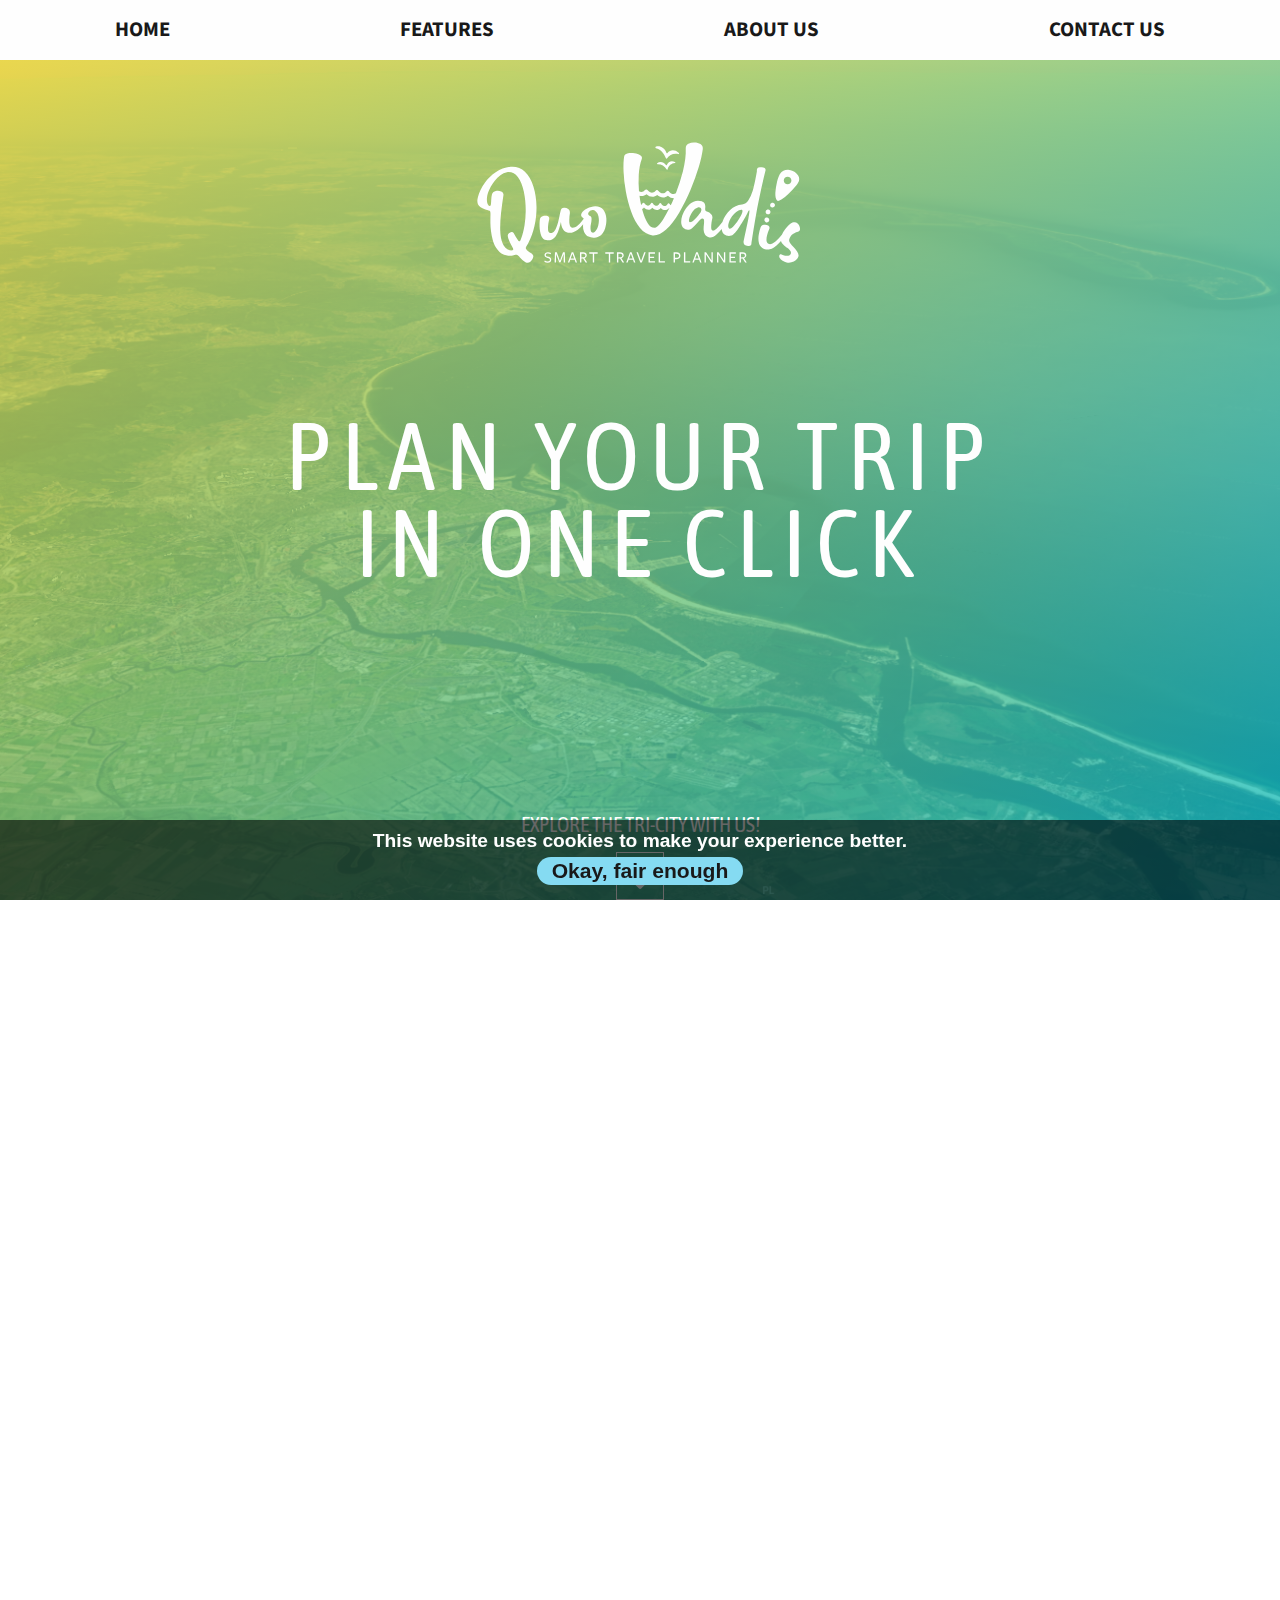
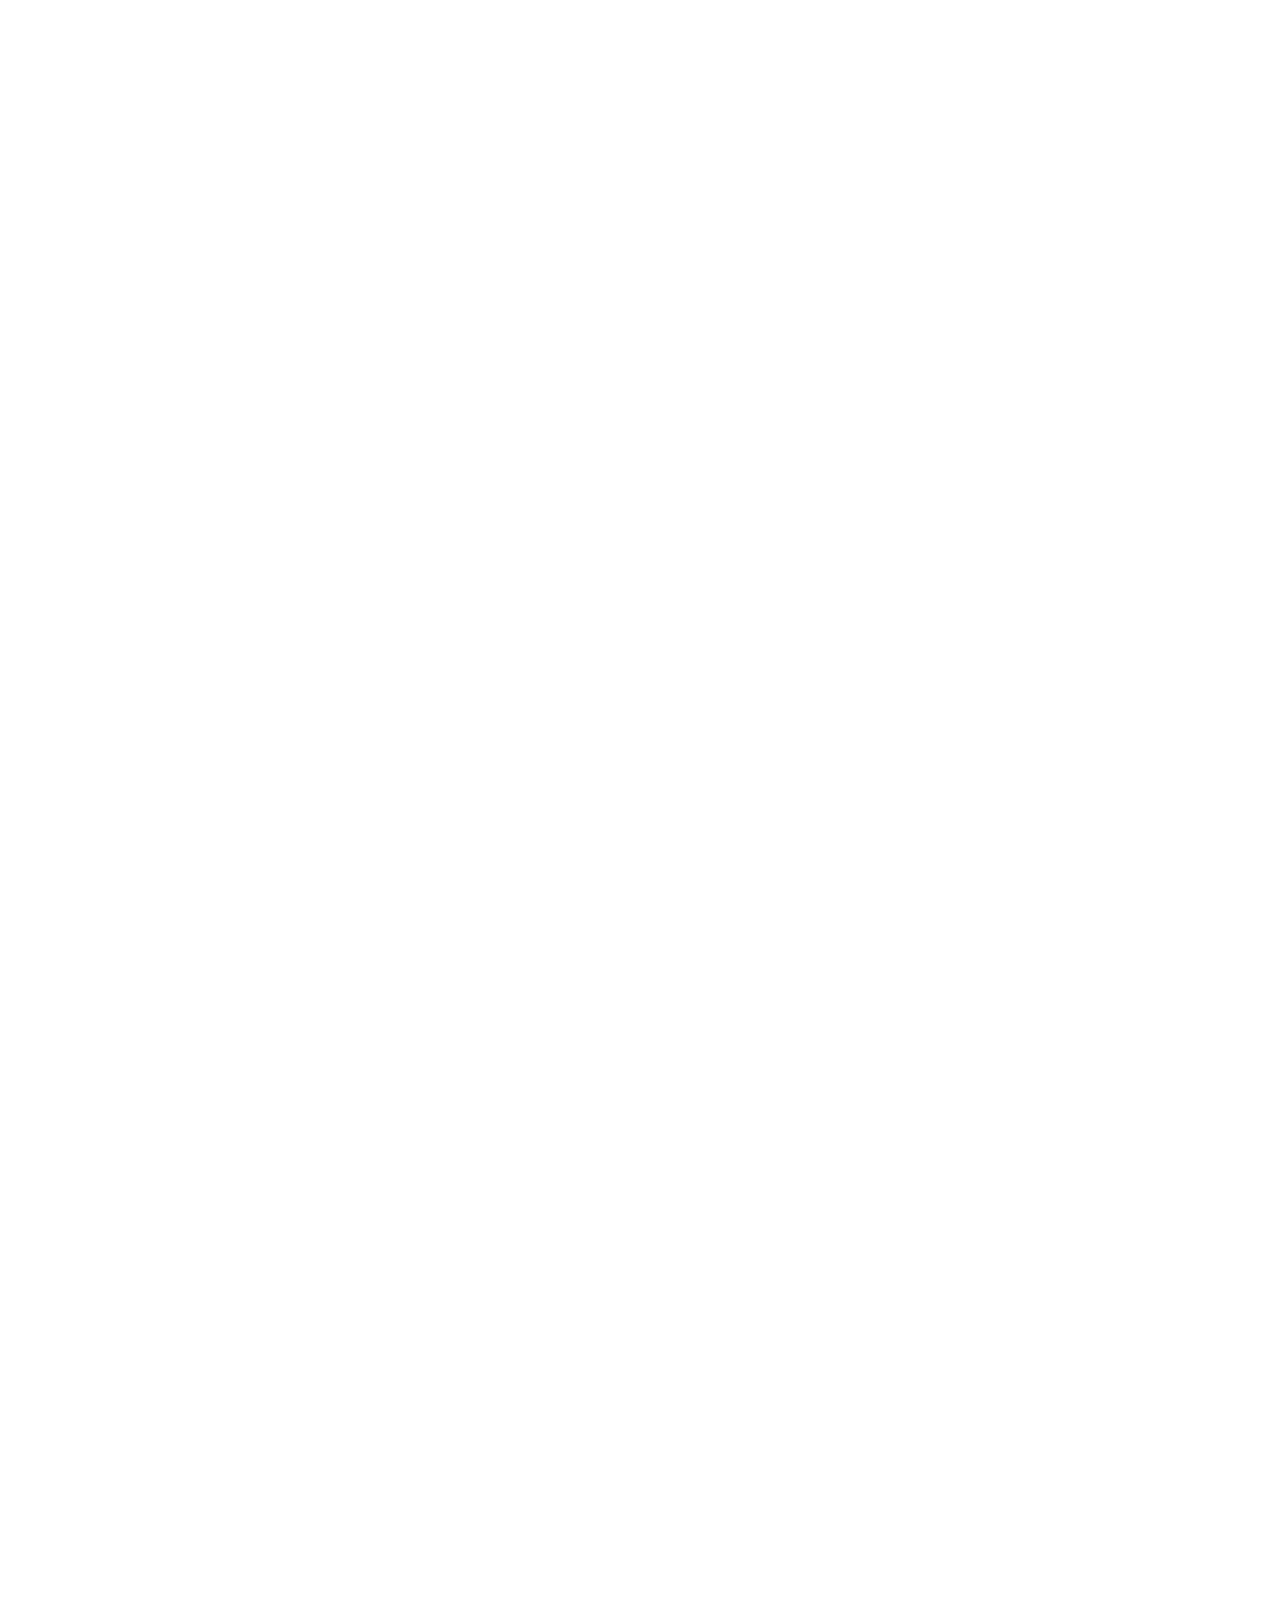
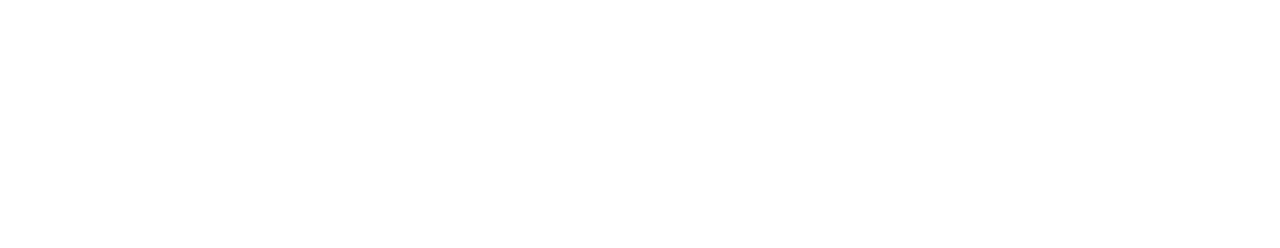
==== commit 767f15ba: "dodane linkowanie do gry z formularza" ====
--- a/index.html
+++ b/index.html
@@ -22,10 +22,8 @@
   <!--NAV-->
   <div class="navigation-title" id="navigationTitle">
     <div class="navigation-title__text">
-      <svg class="navigation_icon" viewBox="-5 -7 24 24" width="24" height="24" preserveAspectRatio="xMinYMin">
-        <path
-          d='M1 0h5a1 1 0 1 1 0 2H1a1 1 0 1 1 0-2zm7 8h5a1 1 0 0 1 0 2H8a1 1 0 1 1 0-2zM1 4h12a1 1 0 0 1 0 2H1a1 1 0 1 1 0-2z' />
-      </svg>
+
+        <svg class="navigation_icon" viewBox="-5 -7 24 24" width="24" height="24" preserveAspectRatio="xMinYMin"><path d="M6.35,7H17.73A1.16,1.16,0,0,1,19,8a1.16,1.16,0,0,1-1.27,1H6.35A1.16,1.16,0,0,1,5.08,8,1.16,1.16,0,0,1,6.35,7Zm0,8H17.73A1.16,1.16,0,0,1,19,16a1.16,1.16,0,0,1-1.27,1H6.35a1.16,1.16,0,0,1-1.27-1A1.16,1.16,0,0,1,6.35,15Zm0-4H17.73A1.16,1.16,0,0,1,19,12a1.16,1.16,0,0,1-1.27,1H6.35a1.16,1.16,0,0,1-1.27-1A1.16,1.16,0,0,1,6.35,11Z" transform="translate(-5.08 -7)"/></svg>
     </div>
   </div>
 
@@ -38,20 +36,21 @@
           </a>
         </li>
         <li class="navigation-list__item">
-          <a class="navigation-link" href="#features-container">
+          <a class="navigation-link" href="#features">
             Features
           </a>
         </li>
         <li class="navigation-list__item">
-          <a class="navigation-link" href="#contact-section">
-            Contact
+            <a class="navigation-link" href="#about">
+              About Us
+            </a>
+          </li>
+        <li class="navigation-list__item">
+          <a class="navigation-link" href="#contact">
+            Contact us
           </a>
         </li>
-        <li class="navigation-list__item">
-          <a class="navigation-link" href="#about-us">
-            About Us
-          </a>
-        </li>
+        
       </ul>
     </div>
   </nav>
@@ -71,7 +70,7 @@
 
     <section class="hero-section__content">
       <div class="logo-container">
-        <svg class="logo" xmlns="http://www.w3.org/2000/svg" x="0px" y="0px" viewBox="0 0 1605.7 582.4"
+        <svg class="logo" x="0px" y="0px" viewBox="0 0 1605.7 582.4"
           style="enable-background:new 0 0 1605.7 582.4;" xml:space="preserve">
           <title>LOGO3c</title>
           <g id="NAPIS">
@@ -220,8 +219,8 @@
 
       <div class="hero-section__description-icon">
         <p class="hero-section__description-help">EXPLORE THE TRI-CITY WITH US!</p>
-        <a href="#contact-section" class="hero-section__desctiption-icon-link">
-          <svg class="scroll-arrow" xmlns="http://www.w3.org/2000/svg" viewBox="-5 -5 24 24" width="24" height="24"
+        <a href="#contact" class="hero-section__desctiption-icon-link">
+          <svg class="scroll-arrow" viewBox="-5 -5 24 24" width="24" height="24"
             preserveAspectRatio="xMinYMin" class="jam jam-chevrons-down">
             <path
               d='M7.071 5.314l4.95-4.95a1 1 0 1 1 1.414 1.414L7.778 7.435a1 1 0 0 1-1.414 0L.707 1.778A1 1 0 1 1 2.121.364l4.95 4.95zm0 6l4.95-4.95a1 1 0 1 1 1.414 1.414l-5.657 5.657a1 1 0 0 1-1.414 0L.707 7.778a1 1 0 1 1 1.414-1.414l4.95 4.95z' />
@@ -232,8 +231,11 @@
   </section>
 
   <!--FEATURES-->
-  <!-- <div class="features-header2">ABOUT PRODUCT</div> -->
-  <div class="features-header">AMAZING FEATURES</div>
+
+  <div class="features__description" id="features">
+      <h2 class="features__title">Amazing features waiting for you</h2>
+      <h3 class="features__story">These features will change the way you plan your trip!</h3>
+  </div>
 
 
   <div class="features-container" id="features-container">
@@ -291,39 +293,14 @@
 
   </div>
 
-
-  <section class="contact-section" id="contact-section">
-
-    <section class="data-form">
-
-      <div class="data-form__info">
-        <div class="data-form__info-background">
-
-          <h2 class="data-form__header">You're invited!</h2>
-
-          <p class="data-form__text-info">Be the first to know when the QUO VADIS app launches</p>
-
-        </div>
-      </div>
-
-      <form method="link" action="/GRA/index.html" class="data-form__form">
-        <input class="data-box" type="text" name="firstname" placeholder=" Leave us your first name..." required>
-        <input class="data-box" type="text" name="lastname" placeholder="...and last name..." required>
-        <input class="data-box" type="email" placeholder="...and e-mail address" name="emailaddress" required>
-        <div class="agreement-block"><input class="checkbox" type="checkbox" name="agreement" required><span
-            class="agreement-text">I agree to the processing of my personal data contained in this form in order to be
-            informed about the premiere of the QUO VADIS app.</span></div>
-        <input class="submit-input" type="submit" value="SIGN UP" >
-      </form>
-
-    </section>
-
-  </section>
+  <div class="features-bottom" id="features-bottom"></div>
+
+  
 
 
   <!-- <div class="team-section"></div> -->
   <section class="team-section">
-    <div class="team-section__description" id="about-us">
+    <div class="team-section__description" id="about">
       <h2 class="team-section__title">About us</h2>
       <h3 class="team-section__story"> We are the group of talented people who are passionate about what they do and
         enjoy programming. We were brought together by <a href="https://infoshareacademy.com/" target="_blank"
@@ -523,6 +500,39 @@
     </div>
   </section>
 
+  <!-- "contact section" -->
+
+  <div class="contact-section__description" id="contact">
+      <h2 class="contact__title">You're invited!</h2>
+      <h3 class="contact__story">Be the first to know when the QUO VADIS app launches. Please leave us your contact details and have fun playing our game "Crazy bird"!</h3>
+  </div>
+
+  <section class="contact-section" id="contact-section">
+
+
+      <section class="data-form">
+  
+        <div class="data-form__info">
+          <div class="data-form__info-background"></div>
+        </div>
+  
+        <form method="link" action="/GRA/index.html" class="data-form__form">
+          <input class="data-box" type="text" name="firstname" placeholder=" Leave us your first name..." required>
+          <input class="data-box" type="text" name="lastname" placeholder="...and last name..." required>
+          <input class="data-box" type="email" placeholder="...and e-mail address" name="emailaddress" required>
+          <div class="agreement-block"><input class="checkbox" type="checkbox" name="agreement" required><span
+              class="agreement-text">I agree to the processing of my personal data contained in this form in order to be
+              informed about the premiere of the QUO VADIS app.</span></div>
+          <input class="submit-input" type="submit" value="SIGN UP">
+        </form>
+  
+      </section>
+  
+    </section>
+
+
+    <!-- "footer section" -->
+
   <footer class="footer">
     <div class="footer-phone">
       <svg class="footer-phone__icon" viewBox="-6 -2 24 24" width="24" height="24" preserveAspectRatio="xMinYMin">
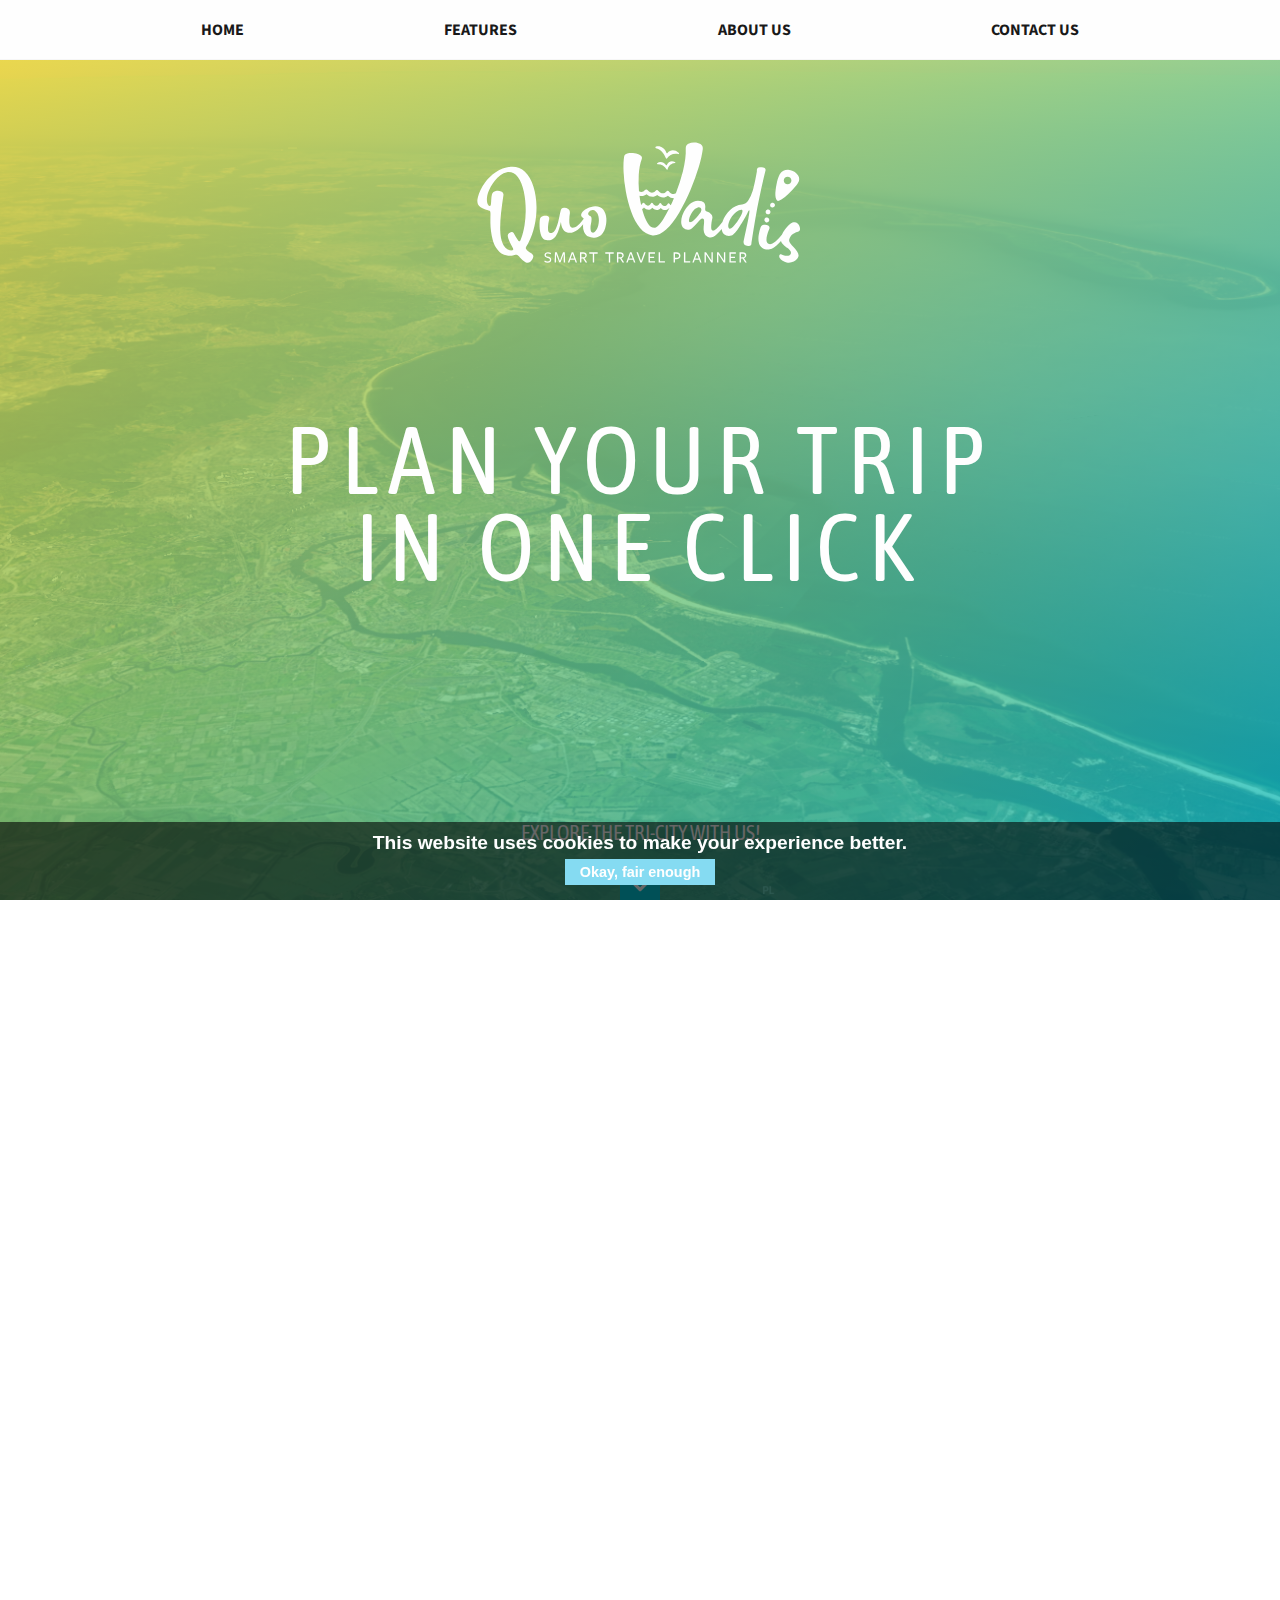
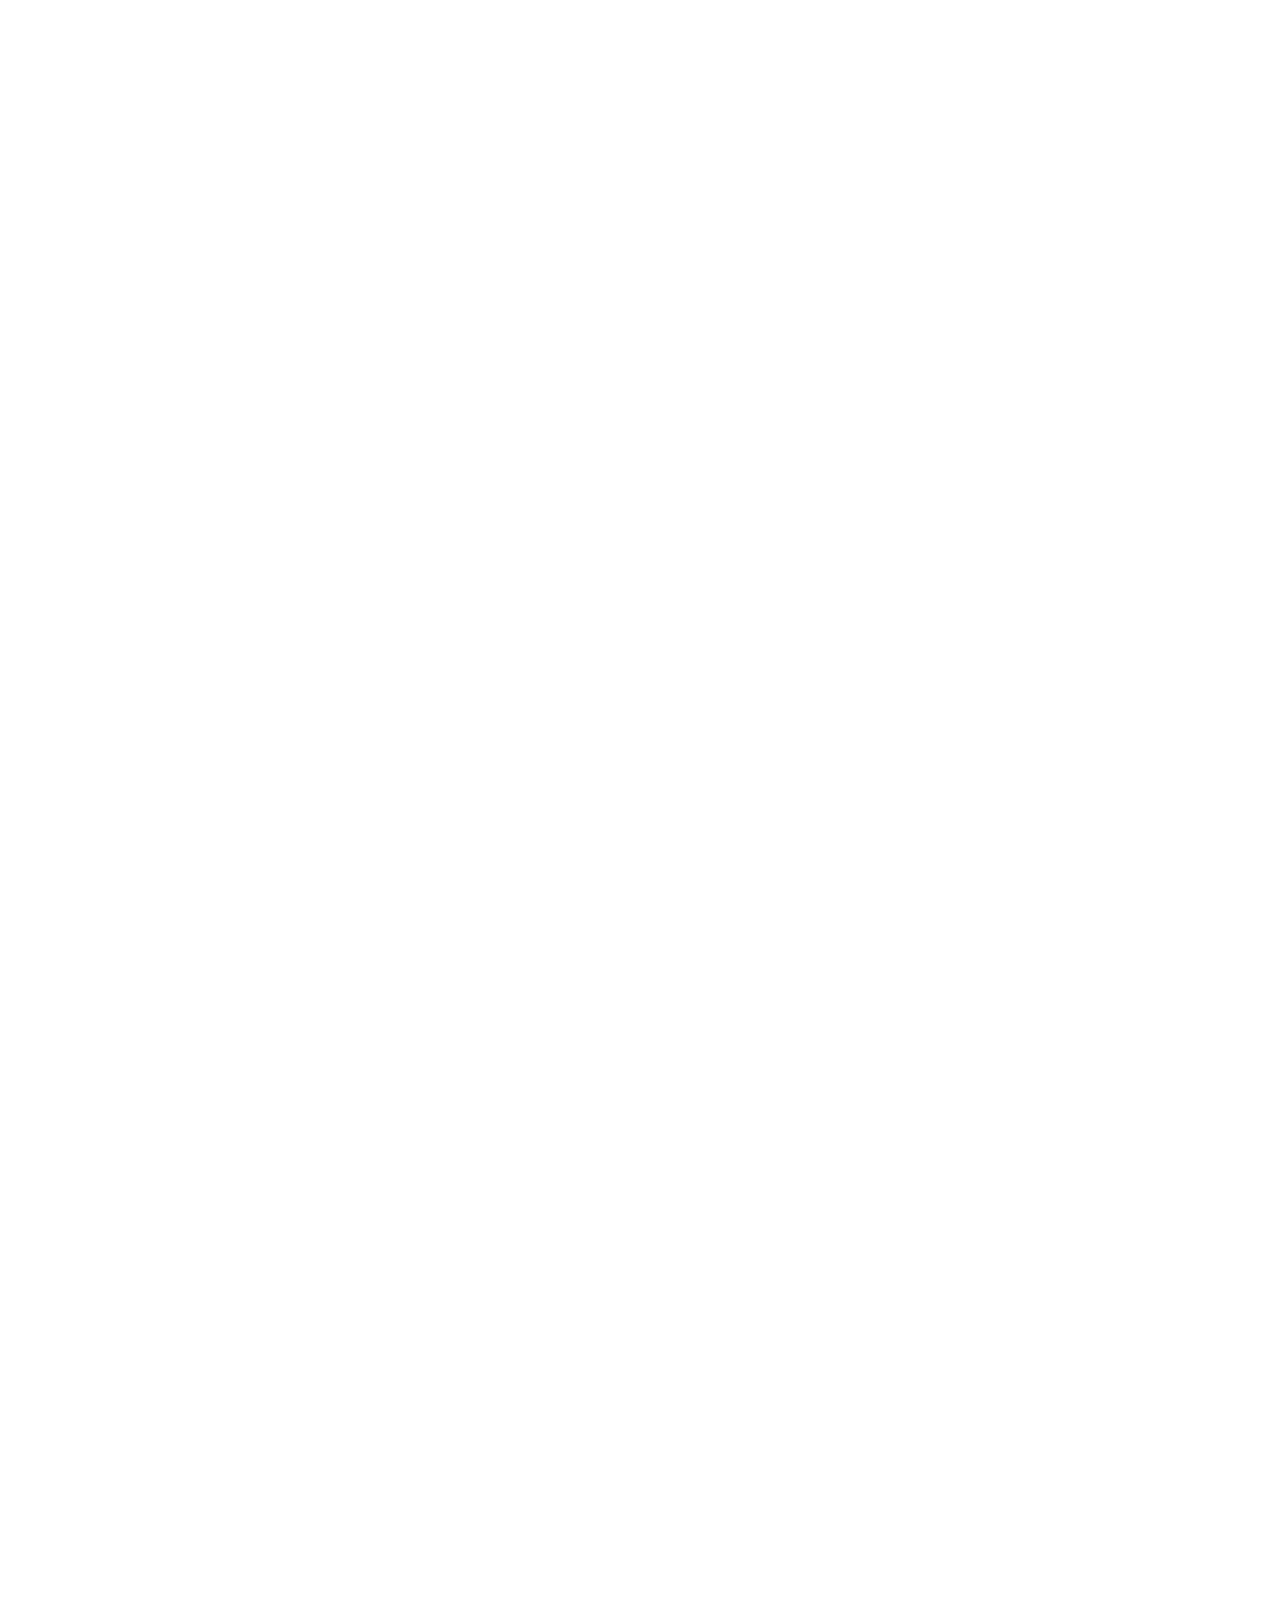
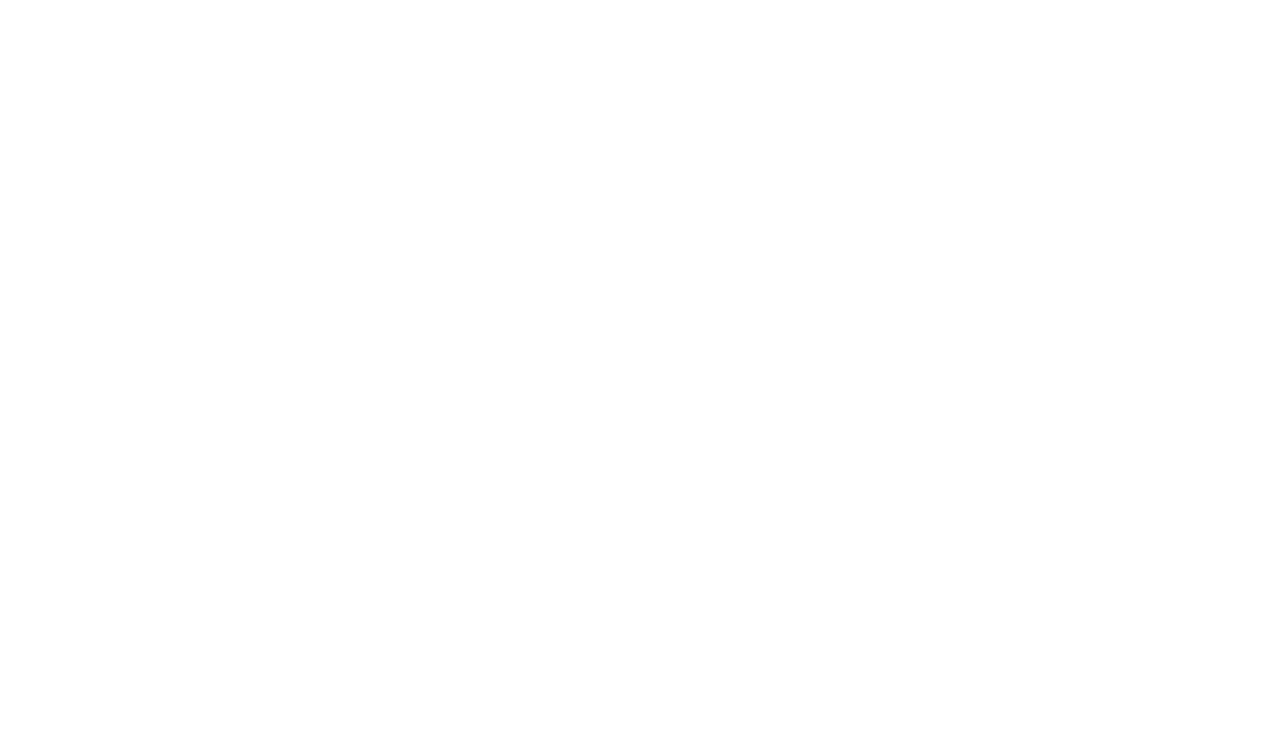
==== commit e85af3df: "instrukcja do gry po kliknieciu formularz, z instrukcji wejscie w grę" ====
--- a/index.html
+++ b/index.html
@@ -242,11 +242,94 @@
 
 
     <div class="features-accommodation">
-      <svg class="features-accommodation__icon" xmlns="http://www.w3.org/2000/svg" viewBox="-2 -2 24 24"
-        preserveAspectRatio="xMinYMin">
-        <path
-          d='M13 20.565v-5a3 3 0 0 0-6 0v5H2a2 2 0 0 1-2-2V7.697a2 2 0 0 1 .971-1.715l8-4.8a2 2 0 0 1 2.058 0l8 4.8A2 2 0 0 1 20 7.697v10.868a2 2 0 0 1-2 2h-5z' />
-      </svg>
+     
+      <svg class="features-accommodation__icon" x="0px" y="0px"
+      viewBox="0 0 388.104 388.104" style="enable-background:new 0 0 388.104 388.104;" xml:space="preserve" preserveAspectRatio="xMinYMin">
+      <g>
+          <g>
+            <path d="M363.652,159.652c-12.8-8-26.4-10.4-31.2-11.2l-24-2.4l-68.8-105.6c-1.6-17.6-16-31.2-34.4-31.2
+              c-17.6,0-32,13.6-34.4,31.2l-68.8,83.2l-22.4-2.4c-28.8-3.2-64,9.6-68.8,55.2l-10.4,105.6c-3.2,32,11.2,49.6,24,57.6
+              c12.8,8,26.4,10.4,31.2,11.2l252,27.2c2.4,0,5.6,0.8,8,0.8c26.4,0,56-14.4,60.8-56l11.2-105.6
+              C390.852,185.252,376.452,168.452,363.652,159.652z M205.252,25.252c10.4,0,18.4,8,18.4,18.4c0,10.4-8,18.4-18.4,18.4
+              c-10.4,0-18.4-8-18.4-18.4C186.852,33.252,195.652,25.252,205.252,25.252z M175.652,60.452c5.6,10.4,16.8,17.6,29.6,17.6
+              c12,0,22.4-6.4,28.8-16l53.6,81.6l-165.6-17.6L175.652,60.452z M371.652,214.852l-11.2,105.6c-4.8,42.4-40,42.4-51.2,40.8
+              l-252-27.2c-4-0.8-14.4-2.4-24-8.8c-13.6-7.2-19.2-21.6-16.8-40.8l11.2-106.4c4-36,30.4-41.6,44.8-41.6c2.4,0,4.8,0,6.4,0
+              l252,27.2c4,0.8,14.4,2.4,24,8.8C367.652,181.252,373.252,195.652,371.652,214.852z"/>
+          </g>
+        </g>
+        <g>
+          <g>
+            <path d="M97.252,202.052c-1.6-1.6-2.4-2.4-4.8-2.4s-4,0-4.8,1.6c-1.6,1.6-2.4,3.2-2.4,6.4l-2.4,19.2l-29.6-3.2l2.4-19.2
+              c0-3.2,0-4.8-1.6-6.4c-1.6-1.6-2.4-2.4-4.8-2.4c-2.4,0-4,0-5.6,1.6c-1.6,1.6-2.4,3.2-2.4,6.4l-5.6,53.6c0,2.4,0,4.8,0.8,6.4
+              c2.4,1.6,4,2.4,5.6,2.4c2.4,0,4,0,5.6-1.6c1.6-1.6,2.4-3.2,2.4-6.4l2.4-23.2l29.6,3.2l-2.4,23.2c0,2.4,0,4.8,0.8,6.4
+              c0.8,1.6,2.4,2.4,4.8,2.4s4,0,5.6-1.6c1.6-1.6,2.4-3.2,2.4-6.4l5.6-53.6C98.852,205.252,98.852,203.652,97.252,202.052z"/>
+          </g>
+        </g>
+        <g>
+          <g>
+            <path d="M174.052,226.052c-2.4-5.6-5.6-10.4-10.4-13.6s-10.4-5.6-17.6-6.4c-5.6-0.8-9.6,0-14.4,0.8c-4,0.8-8,3.2-11.2,5.6
+              c-3.2,2.4-5.6,6.4-8,10.4c-2.4,4-3.2,8.8-4,14.4c-0.8,4.8,0,9.6,0.8,14.4c0.8,4.8,2.4,8.8,4.8,12.8c2.4,3.2,5.6,6.4,9.6,8.8
+              c4,2.4,8.8,3.2,14.4,4c5.6,0.8,10.4,0,14.4-0.8c4-1.6,8-3.2,11.2-6.4c3.2-3.2,5.6-6.4,8-10.4c2.4-4,3.2-8.8,4-14.4
+              C176.452,238.052,175.652,231.652,174.052,226.052z M162.052,242.852c-0.8,5.6-1.6,9.6-4,13.6c-2.4,3.2-4.8,5.6-8,7.2
+              c-3.2,1.6-6.4,1.6-10.4,1.6c-2.4,0-5.6-0.8-7.2-2.4c-2.4-1.6-4-3.2-5.6-5.6c-1.6-2.4-2.4-4.8-3.2-8c-1.6-2.4-1.6-6.4-0.8-10.4
+              c0.8-4,1.6-7.2,2.4-10.4c1.6-3.2,3.2-5.6,4.8-7.2c1.6-1.6,4-3.2,6.4-4c2.4-0.8,4.8-0.8,8-0.8c4,0.8,7.2,1.6,10.4,4
+              c2.4,2.4,4.8,5.6,6.4,8.8C162.852,233.252,162.852,237.252,162.052,242.852z"/>
+          </g>
+        </g>
+        <g>
+          <g>
+            <path d="M237.252,218.052c-0.8-0.8-2.4-1.6-4.8-2.4l-44-4.8c-2.4,0-4,0-5.6,0.8c-1.6,0.8-2.4,2.4-2.4,4c0,1.6,0,3.2,1.6,4
+              c0,2.4,1.6,3.2,4,3.2l15.2,1.6l-4.8,49.6c0,3.2,0,4.8,1.6,6.4c0.8,1.6,2.4,2.4,4.8,2.4c2.4,0,4,0,4.8-1.6c0.8-1.6,2.4-3.2,2.4-6.4
+              l5.6-49.6l15.2,1.6c2.4,0,4,0,5.6-0.8c1.6-0.8,2.4-2.4,2.4-4C238.852,220.452,238.852,218.852,237.252,218.052z"/>
+          </g>
+        </g>
+        <g>
+          <g>
+            <path d="M290.852,233.252c2.4,0,4,0,4.8-0.8s1.6-2.4,2.4-4c0-1.6,0-3.2-0.8-4s-2.4-1.6-4.8-1.6l-36.8-4c-1.6,0-4,0-4.8,0
+              s-2.4,1.6-3.2,2.4c-0.8,0.8-0.8,2.4-1.6,4.8l-5.6,51.2c0,3.2,0,5.6,1.6,6.4c0.8,2.4,3.2,3.2,5.6,4l37.6,4c2.4,0,4,0,4.8-0.8
+              c1.6-0.8,1.6-2.4,2.4-4c0-1.6,0-3.2-1.6-4c-0.8-0.8-2.4-1.6-4.8-2.4l-32-3.2l2.4-19.2l28.8,3.2c2.4,0,4,0,4.8-0.8s1.6-2.4,1.6-4
+              c0-1.6,0-3.2-0.8-4s-2.4-1.6-4.8-1.6l-28-4l1.6-16.8L290.852,233.252z"/>
+          </g>
+        </g>
+        <g>
+          <g>
+            <path d="M351.652,289.252c-0.8-1.6-2.4-1.6-4.8-2.4l-28-3.2l5.6-49.6c0-3.2,0-4.8-1.6-6.4c-1.6-1.6-2.4-2.4-4.8-2.4
+              c-2.4,0-4,0-4.8,1.6c-1.6,1.6-2.4,3.2-2.4,6.4l-5.6,52.8c0,3.2,0,5.6,1.6,6.4c-0.8,0.8,1.6,1.6,4.8,1.6l33.6,4c2.4,0,4,0,5.6-0.8
+              c1.6-0.8,2.4-2.4,2.4-4C353.252,291.652,353.252,290.052,351.652,289.252z"/>
+          </g>
+        </g>
+        <g>
+        </g>
+        <g>
+        </g>
+        <g>
+        </g>
+        <g>
+        </g>
+        <g>
+        </g>
+        <g>
+        </g>
+        <g>
+        </g>
+        <g>
+        </g>
+        <g>
+        </g>
+        <g>
+        </g>
+        <g>
+        </g>
+        <g>
+        </g>
+        <g>
+        </g>
+        <g>
+        </g>
+        <g>
+        </g>
+        </svg>
+
       <h3 class="features-accommodation__title">Accommodation</h3>
       <p class="features-accommodation__text">
         Browse though our hotel database and pick the one most suitable for your excursion. Sort by rooms, price,
@@ -254,11 +337,110 @@
       </p>
     </div>
     <div class="features-food">
-      <svg class="features-food__icon" xmlns="http://www.w3.org/2000/svg" viewBox="-2 -2 24 24"
-        preserveAspectRatio="xMinYMin">
-        <path
-          d='M4.258 6.884L9.97 16.977l5.618-9.83c-1.33-.105-2.712-.453-4.242-.992-.395-.14-.598-.171-.78-.148-.154.02-1.723.569-2.643.802-1.161.294-2.384.317-3.665.075zm-1.41-2.49c1.702.67 3.224.82 4.584.476.738-.187 2.478-.796 2.883-.847.529-.067 1.03.01 1.696.245 1.774.626 3.296.956 4.703.909l.887-1.552A18.559 18.559 0 0 0 9.966 2a18.56 18.56 0 0 0-7.569 1.596l.451.797zM.542 2.268A20.508 20.508 0 0 1 9.966 0c3.362 0 6.606.8 9.496 2.306a1 1 0 0 1 .406 1.383l-9.034 15.807a1 1 0 0 1-1.738-.004L.13 3.65a1 1 0 0 1 .412-1.38zM8 10a1 1 0 1 1 0-2 1 1 0 0 1 0 2zm3 3a1 1 0 1 1 0-2 1 1 0 0 1 0 2z' />
-      </svg>
+
+      <svg class="features-food__icon" x="0px" y="0px" viewBox="0 0 480 480" style="enable-background:new 0 0 480 480;" xml:space="preserve" preserveAspectRatio="xMinYMin">
+      <g>
+          <g>
+            <path d="M339.904,161.776l-5.136-16.904c-6.524-19.202-27.379-29.479-46.581-22.955c-10.802,3.67-19.285,12.153-22.955,22.955
+              l-5.136,16.904c-4.322,14.256-5.229,29.329-2.648,44c2.354,12.352,10.196,22.964,21.312,28.84L273.008,363.2
+              c-0.77,7.177,1.558,14.342,6.4,19.696c10.413,11.39,28.089,12.182,39.479,1.769c0.616-0.563,1.206-1.153,1.769-1.769
+              c4.734-5.202,7.058-12.157,6.4-19.16L321.272,234.6c11.101-5.879,18.93-16.484,21.28-28.824
+              C345.133,191.105,344.226,176.032,339.904,161.776z M326.792,202.992c-1.732,8.874-8.056,16.155-16.6,19.112
+              c-3.243,1.219-5.332,4.387-5.176,7.848L311.096,365c0.28,2.649-0.594,5.29-2.4,7.248c-4.817,4.769-12.575,4.769-17.392,0
+              c-1.896-2.116-2.757-4.964-2.352-7.776l6.032-134.52c0.156-3.461-1.933-6.629-5.176-7.848c-8.544-2.957-14.868-10.238-16.6-19.112
+              c-2.14-12.18-1.386-24.693,2.2-36.528l5.136-16.912c3.974-10.745,15.906-16.234,26.652-12.26c5.681,2.101,10.159,6.58,12.26,12.26
+              l5.136,16.912C328.174,178.3,328.928,190.812,326.792,202.992z"/>
+          </g>
+        </g>
+        <g>
+          <g>
+            <path d="M216,120c-4.418,0-8,3.582-8,8v68.688l-21.656,21.656c-1.602,1.596-2.454,3.797-2.344,6.056l7,140
+              c0.167,3.019-0.929,5.972-3.024,8.152c-4.379,4.418-11.511,4.45-15.93,0.07c-0.024-0.023-0.047-0.047-0.07-0.07
+              c-2.096-2.18-3.191-5.133-3.024-8.152l7.048-140c0.112-2.258-0.737-4.458-2.336-6.056L152,196.688V128c0-4.418-3.582-8-8-8
+              s-8,3.582-8,8v72c0,2.122,0.844,4.156,2.344,5.656l21.488,21.496l-6.824,136.472c-0.726,14.907,10.77,27.581,25.677,28.307
+              c14.907,0.726,27.581-10.77,28.307-25.677c0.043-0.876,0.043-1.753,0-2.629l-6.824-136.472l21.488-21.496
+              c1.5-1.5,2.344-3.534,2.344-5.656v-72C224,123.582,220.418,120,216,120z"/>
+          </g>
+        </g>
+        <g>
+          <g>
+            <path d="M168,120c-4.418,0-8,3.582-8,8v64c0,4.418,3.582,8,8,8s8-3.582,8-8v-64C176,123.582,172.418,120,168,120z"/>
+          </g>
+        </g>
+        <g>
+          <g>
+            <path d="M192,120c-4.418,0-8,3.582-8,8v64c0,4.418,3.582,8,8,8s8-3.582,8-8v-64C200,123.582,196.418,120,192,120z"/>
+          </g>
+        </g>
+        <g>
+          <g>
+            <path d="M240,0C107.452,0,0,107.452,0,240s107.452,240,240,240s240-107.452,240-240C479.85,107.514,372.486,0.15,240,0z M240,464
+              C116.288,464,16,363.712,16,240S116.288,16,240,16s224,100.288,224,224C463.859,363.653,363.653,463.859,240,464z"/>
+          </g>
+        </g>
+        <g>
+          <g>
+            <path d="M265.969,390.172c-0.429-4.397-4.342-7.614-8.74-7.185c-0.103,0.01-0.206,0.022-0.309,0.036l0.032-0.008
+              c-11.263,1.308-22.641,1.308-33.904,0c-4.39-0.515-8.365,2.626-8.88,7.016c-0.515,4.39,2.626,8.365,7.016,8.88
+              c12.491,1.459,25.109,1.459,37.6,0C263.181,398.483,266.398,394.57,265.969,390.172z"/>
+          </g>
+        </g>
+        <g>
+          <g>
+            <path d="M362.4,136.912c-2.839-3.385-7.885-3.828-11.27-0.988c-0.011,0.009-0.022,0.019-0.034,0.028
+              c-3.377,2.848-3.807,7.894-0.96,11.272c48.235,57.26,44.545,141.929-8.488,194.776c-3.13,3.119-3.139,8.186-0.02,11.316
+              c3.119,3.13,8.186,3.139,11.316,0.02C411.881,294.623,415.991,200.541,362.4,136.912z"/>
+          </g>
+        </g>
+        <g>
+          <g>
+            <g>
+              <path d="M186.392,105.744c-0.005,0-0.01-0.001-0.015-0.001c-0.008,0-0.016,0.001-0.025,0.001H186.392z"/>
+              <path d="M277.736,84.472c-31.265-7.493-64.055-5.479-94.168,5.784c-4.136,1.555-6.227,6.169-4.672,10.304
+                c1.172,3.117,4.152,5.18,7.481,5.183c0.957-0.005,1.905-0.18,2.799-0.519c27.118-10.141,56.646-11.952,84.8-5.2
+                c4.295,1.038,8.618-1.601,9.656-5.896C284.67,89.833,282.031,85.51,277.736,84.472z"/>
+            </g>
+          </g>
+        </g>
+        <g>
+          <g>
+            <path d="M137.992,341.6C111.023,314.677,95.908,278.108,96,240c-0.079-30.446,9.565-60.122,27.528-84.704
+              c2.655-3.532,1.944-8.547-1.588-11.202s-8.547-1.944-11.202,1.588c-0.047,0.063-0.093,0.126-0.138,0.19
+              c-46.253,63.588-39.447,151.359,16.056,207.056c3.128,3.13,8.202,3.132,11.332,0.004C141.118,349.804,141.12,344.73,137.992,341.6
+              z"/>
+          </g>
+        </g>
+        <g>
+        </g>
+        <g>
+        </g>
+        <g>
+        </g>
+        <g>
+        </g>
+        <g>
+        </g>
+        <g>
+        </g>
+        <g>
+        </g>
+        <g>
+        </g>
+        <g>
+        </g>
+        <g>
+        </g>
+        <g>
+        </g>
+        <g>
+        </g>
+        <g>
+        </g>
+        <g>
+        </g>
+        <g>
+        </g>
+        </svg>
       <h3 class="features-food__title">Food</h3>
       <p class="features-food__text">
         See our restaurant recommendations depending on whether you're alone or with a group, or find out the location
@@ -266,11 +448,81 @@
       </p>
     </div>
     <div class="features-attractions">
-      <svg class="features-attractions__icon" xmlns="http://www.w3.org/2000/svg" viewBox="-2 -2 24 24"
-        preserveAspectRatio="xMinYMin">
-        <path
-          d='M20 10.536l-4.416-4.44a3 3 0 0 0-4.69.582L5.072 16H3a3 3 0 0 1-3-3V3a3 3 0 0 1 3-3h14a3 3 0 0 1 3 3v7.536zm-.011 2.724A3 3 0 0 1 17 16H7.64l4.969-8.293a1 1 0 0 1 1.563-.195l5.817 5.748zM6 9a3 3 0 1 0 0-6 3 3 0 0 0 0 6z' />
-      </svg>
+      <svg class="features-attractions__icon" x="0px" y="0px"
+      viewBox="0 0 512 512" style="enable-background:new 0 0 512 512;" xml:space="preserve" preserveAspectRatio="xMinYMin">
+        <g><g>
+              <path d="M402,166c-5.52,0-10,4.48-10,10s4.48,10,10,10c5.52,0,10-4.48,10-10S407.52,166,402,166z"/>
+            </g>
+          </g>
+          <g>
+            <g>
+              <path d="M482,126H372.18l-31.706-63.413C335.357,52.356,325.075,46,313.64,46H198.36c-11.437,0-21.719,6.356-26.834,16.588
+                L139.82,126H120v-10c0-16.542-13.458-30-30-30H70c-16.542,0-30,13.458-30,30v10H30c-16.542,0-30,13.458-30,30
+                c0,27.175,0,269.429,0,280c0,16.542,13.458,30,30,30h452c16.542,0,30-13.458,30-30c0-27.175,0-269.429,0-280
+                C512,139.458,498.542,126,482,126z M189.415,71.532C191.121,68.12,194.548,66,198.36,66h115.28c3.812,0,7.24,2.12,8.946,5.532
+                L349.82,126H162.18L189.415,71.532z M60,116c0-5.514,4.486-10,10-10h20c5.514,0,10,4.486,10,10v10H60V116z M20,225.9h126.451
+                C133.161,246.661,126,270.992,126,296c0,25.01,7.162,49.243,20.45,70H20V225.9z M256,186c60.133,0,110,48.719,110,110
+                c0,61.212-49.797,110-110,110c-60.257,0-110-48.842-110-110C146,234.795,195.79,186,256,186z M492,436c0,5.514-4.486,10-10,10H30
+                c-5.514,0-10-4.486-10-10v-50h142.226c24.435,25.472,58.349,40,93.774,40c35.431,0,69.348-14.532,93.775-40H492V436z M492,366
+                H365.549C378.839,345.239,386,321.009,386,296c0-25.009-7.161-49.239-20.451-70H492V366z M492,206H349.774
+                c-24.434-25.472-58.348-40-93.774-40c-35.43,0-69.347,14.532-93.775,40H20v-50c0-5.514,4.486-10,10-10c9.081,0,437.942,0,452,0
+                c5.514,0,10,4.486,10,10V206z"/>
+            </g>
+          </g>
+          <g>
+            <g>
+              <path d="M286,86h-60c-5.523,0-10,4.477-10,10s4.477,10,10,10h60c5.522,0,10-4.477,10-10S291.522,86,286,86z"/>
+            </g>
+          </g>
+          <g>
+            <g>
+              <path d="M256,206c-49.626,0-90,40.374-90,90c0,49.626,40.374,90,90,90c49.626,0,90-40.374,90-90C346,246.374,305.626,206,256,206z
+                 M256,366c-38.598,0-70-31.402-70-70c0-38.598,31.402-70,70-70s70,31.402,70,70C326,334.598,294.598,366,256,366z"/>
+            </g>
+          </g>
+          <g>
+            <g>
+              <path d="M256,246c-27.57,0-50,22.43-50,50c0,5.523,4.477,10,10,10s10-4.477,10-10c0-16.542,13.458-30,30-30
+                c5.522,0,10-4.477,10-10S261.522,246,256,246z"/>
+            </g>
+          </g>
+          <g>
+            <g>
+              <path d="M462,166h-20c-5.522,0-10,4.477-10,10s4.478,10,10,10h20c5.522,0,10-4.477,10-10S467.522,166,462,166z"/>
+            </g>
+          </g>
+          <g>
+          </g>
+          <g>
+          </g>
+          <g>
+          </g>
+          <g>
+          </g>
+          <g>
+          </g>
+          <g>
+          </g>
+          <g>
+          </g>
+          <g>
+          </g>
+          <g>
+          </g>
+          <g>
+          </g>
+          <g>
+          </g>
+          <g>
+          </g>
+          <g>
+          </g>
+          <g>
+          </g>
+          <g>
+          </g>
+          </svg>
+          
       <h3 class="features-attractions__title">Attractions</h3>
       <p class="features-attractions__text">
         Plan your sightseeing route with the use of our robust database - museums, monuments and other interesting
@@ -278,10 +530,83 @@
       </p>
     </div>
     <div class="features-calendar">
-      <svg class="features-calendar__icon" xmlns="http://www.w3.org/2000/svg" viewBox="-2 -2 24 24"
+
+      <svg class="features-calendar__icon" x="0px" y="0px"
+      viewBox="0 0 512.001 512.001" style="enable-background:new 0 0 512.001 512.001;" xml:space="preserve"
         preserveAspectRatio="xMinYMin">
-        <path
-          d='M17 2a3 3 0 0 1 3 3v10a3 3 0 0 1-3 3H3a3 3 0 0 1-3-3V5a3 3 0 0 1 3-3v2a2 2 0 1 0 4 0V2h1v2a2 2 0 1 0 4 0V2h1v2a2 2 0 1 0 4 0V2zM3 8v2h2V8H3zm0 4v2h2v-2H3zm12 0v2h2v-2h-2zm0-4v2h2V8h-2zM7 8v2h2V8H7zm4 0v2h2V8h-2zm0 4v2h2v-2h-2zm-4 0v2h2v-2H7zM5 0a1 1 0 0 1 1 1v3a1 1 0 1 1-2 0V1a1 1 0 0 1 1-1zm10 0a1 1 0 0 1 1 1v3a1 1 0 0 1-2 0V1a1 1 0 0 1 1-1zm-5 0a1 1 0 0 1 1 1v3a1 1 0 0 1-2 0V1a1 1 0 0 1 1-1z' />
+           
+     <g>
+        <g>
+          <path d="M450.784,157.406l-42.268-26.739V54.924c0-12.719-10.406-23.126-23.126-23.126h-54.924V8.672
+            c0-4.793-3.885-8.672-8.672-8.672s-8.672,3.879-8.672,8.672v23.126h-161.88V8.672c0-4.793-3.885-8.672-8.672-8.672
+            s-8.672,3.879-8.672,8.672v23.126H78.972c-12.719,0-23.126,10.406-23.126,23.126v370.013c0,12.719,10.406,23.126,23.126,23.126
+            H200.62l-5.735,56.953c-0.451,4.435,1.341,6.984,4.336,6.984c1.278,0,2.77-0.469,4.406-1.451l50.541-30.498
+            c5.441-3.284,12.679-10.372,16.078-15.743l10.273-16.24h104.87c12.719,0,23.126-10.406,23.126-23.126V245.81l45.853-72.453
+            C457.775,167.986,456.161,160.805,450.784,157.406z M73.197,54.924c0-3.134,2.648-5.782,5.781-5.782h54.924v17.345
+            c0,4.787,3.885,8.672,8.672,8.672s8.672-3.885,8.672-8.672V49.142h161.881v17.345c0,4.787,3.885,8.672,8.672,8.672
+            s8.672-3.885,8.672-8.672V49.142h54.924c3.133,0,5.781,2.648,5.781,5.781v37.58H73.197V54.924z M205.235,430.718H78.979
+            c-3.133,0.001-5.781-2.647-5.781-5.781V109.848h317.98V135.8l-11.661,18.425l-8.862-5.608c-3.331-2.11-7.106-3.133-10.789-3.128
+            c-6.678-0.006-13.28,3.313-17.136,9.412l-52.75,83.363c-2.561,4.047-1.353,9.407,2.689,11.968
+            c4.053,2.561,9.407,1.353,11.968-2.689l52.756-83.374c0.52-0.845,1.456-1.323,2.474-1.336c0.543,0,1.03,0.133,1.521,0.439
+            l8.857,5.608L208.154,425.006C207.142,426.596,206.153,428.579,205.235,430.718z M245.213,465.2l-30.746,18.553l3.597-35.712
+            c0.225-2.238,1.197-5.66,2.364-8.707l31.601,19.993C249.769,461.69,247.138,464.037,245.213,465.2z M391.178,424.937
+            c0,3.133-2.648,5.781-5.781,5.781h-93.891l99.672-157.499V424.937z M261.905,445.051l-32.781-20.744l136.118-215.099
+            l32.786,20.744L261.905,445.051z M407.308,215.296l-32.786-20.744l29.312-46.327l32.793,20.744L407.308,215.296z"/>
+        </g>
+      </g>
+      <g>
+        <g>
+          <path d="M176.952,173.501c-3.717-3.024-9.175-2.457-12.199,1.255l-14.807,18.195l-7.597-6.331
+            c-3.683-3.07-9.152-2.573-12.216,1.104c-3.065,3.677-2.573,9.146,1.104,12.211l14.343,11.967c1.781,1.486,4.082,2.197,6.383,1.972
+            c2.307-0.225,4.44-1.364,5.898-3.162l20.351-25.01C181.224,181.984,180.669,176.525,176.952,173.501z"/>
+        </g>
+      </g>
+      <g>
+        <g>
+          <path d="M183.045,141.646h-57.814c-12.719,0-23.126,10.406-23.126,23.126v57.814c0,12.719,10.406,23.126,23.126,23.126h57.814
+            c12.719,0,23.126-10.406,23.126-23.126v-57.814C206.171,152.053,195.765,141.646,183.045,141.646z M188.826,222.586
+            c0,3.133-2.648,5.781-5.781,5.781h-57.814c-3.133,0-5.781-2.648-5.781-5.781v-57.814c0-3.133,2.648-5.781,5.781-5.781h57.814
+            c3.133,0,5.781,2.648,5.781,5.781V222.586z"/>
+        </g>
+      </g>
+      <g>
+        <g>
+          <path d="M183.045,280.401h-57.814c-12.719,0-23.126,10.406-23.126,23.126v57.814c0,12.719,10.406,23.126,23.126,23.126h57.814
+            c12.72,0,23.126-10.406,23.126-23.126v-57.814C206.171,290.808,195.765,280.401,183.045,280.401z M188.826,361.341
+            c0,3.133-2.648,5.781-5.781,5.781h-57.814c-3.133,0-5.781-2.648-5.781-5.781v-57.814c0-3.133,2.648-5.781,5.781-5.781h57.814
+            c3.133,0,5.781,2.648,5.781,5.781V361.341z"/>
+        </g>
+      </g>
+      <g>
+      </g>
+      <g>
+      </g>
+      <g>
+      </g>
+      <g>
+      </g>
+      <g>
+      </g>
+      <g>
+      </g>
+      <g>
+      </g>
+      <g>
+      </g>
+      <g>
+      </g>
+      <g>
+      </g>
+      <g>
+      </g>
+      <g>
+      </g>
+      <g>
+      </g>
+      <g>
+      </g>
+      <g>
+      </g>
       </svg>
       <h3 class="features-calendar__title">Calendar</h3>
       <p class="features-calendar__text">
@@ -516,7 +841,7 @@
           <div class="data-form__info-background"></div>
         </div>
   
-        <form method="link" action="/GRA/index.html" class="data-form__form">
+        <form method="link" action="/index-instrukcja do gry.html" class="data-form__form">
           <input class="data-box" type="text" name="firstname" placeholder=" Leave us your first name..." required>
           <input class="data-box" type="text" name="lastname" placeholder="...and last name..." required>
           <input class="data-box" type="email" placeholder="...and e-mail address" name="emailaddress" required>
--- a/main.css
+++ b/main.css
@@ -35,12 +35,13 @@
   visibility: visible;
   opacity: 1;
   align-items: center;
-  background: rgb(254, 254, 254);
+  background: var(--color-primary);
   font-family: var(--font-body);
   font-weight: bold;
   line-height: 2.5rem;
   z-index: 2;
   transition: visibility 0s, opacity 0.3s linear;
+  border-bottom: 1px solid var(--color-lightgray);
 }
 
 
@@ -60,6 +61,7 @@
 .navigation-title {
   display: none;
   cursor: pointer;
+  
 }
 
 .navigation-list {
@@ -67,8 +69,8 @@
   display: flex;
   flex-direction: row;
   align-items: center;
-  justify-content: space-around;
-  font-size: 1.3rem;
+  justify-content: space-evenly;
+  font-size: 1rem;
   text-decoration: none;
   list-style: none;
   text-transform: uppercase;
@@ -109,7 +111,7 @@
 
 @media screen and (max-width:900px) and (min-width:601px) {
   .navigation-container {
-    height: 60px;
+    height: 40px;
   }
 
   .navigation-title {
@@ -118,15 +120,20 @@
     right: 0;
     top: 0.2px;
     z-index: 3;
+    padding-right: 15px;
+   
   }
 
   .navigation_icon {
-    height: 60px;
+    height: 40px;
     width: auto;
+    background-color: var(--color-darkblue);
+    fill: var(--color-primary);
   }
 
   .navigation-list {
-    margin-left: -5vw;
+    /* margin-left: -5vw; */
+    justify-content: space-evenly;
   }
 }
 
@@ -146,11 +153,14 @@
   .navigation_icon {
     height: 40px;
     width: auto;
+    background-color: var(--color-darkblue);
+    fill: var(--color-primary);
   }
 
   .navigation-list {
     margin-left: -3vw;
-    font-size: 1.2rem;
+    font-size: .9rem;
+    justify-content: space-evenly;
   }
 }
 
@@ -170,13 +180,15 @@
   .navigation_icon {
     height: 40px;
     width: auto;
+    background-color: var(--color-darkblue);
+    fill: var(--color-primary);
   }
 
   .navigation-list {
     flex-direction: column;
     align-items: center;
-    justify-content: flex-start;
-    font-size: 1rem;
+    justify-content: space-evenly;
+    font-size: .9rem;
     line-height: 2rem;
   }
 }
@@ -187,7 +199,7 @@
 .features-container {
 background-color: var(--color-primary);
 width: 100vw;
-min-height: 500px;
+min-height: 300px;
 display: flex;
 flex-direction: row;
 justify-content: space-between;
@@ -196,26 +208,32 @@
 padding-left: 4rem;
 padding-right: 4rem;
 /* border-top-style: outset; */
-}
-
-.features-header{
- background-color: var(--color-primary);
- font-size: 2rem;
- margin-top: 50px;
-text-transform: uppercase;
-font-family: var(--font-header);
+flex-wrap: wrap;
+}
+
+.features__description{
+background-color: var(--color-primary);
 text-align: center;
+padding-top: 60px;
+padding-bottom: 2rem;
  /* outline-style: ridge;  */
 }
 
-.features-header2 {
-
-  font-size: 1rem;
-  text-transform: uppercase;
+.features__title {
   font-family: var(--font-header);
-  text-align: center;
-  opacity: 0.4;
-  margin-top: 3rem;
+  font-size: 2rem;
+  margin-bottom: 1rem;
+  background-color: var(--color-primary);
+}
+
+.features__story {
+  font-family: var(--font-body);
+  font-size: 1.2rem;
+  margin-bottom: 1rem;
+  padding-left: 3rem;
+  padding-right: 3rem;
+  width: 100%;
+  background-color: var(--color-primary);
 }
 
 
@@ -223,8 +241,13 @@
 .features-accommodation, .features-food, .features-attractions, .features-calendar {
 display: flex;
 flex-direction: column;
+justify-content: center;
 align-items: center;
 background-color: var(--color-primary);
+padding-left: 30px;
+padding-right: 30px;
+min-width: 300px;
+box-sizing:border-box;
 }
 
 .features-accommodation:hover .features-accommodation__icon {
@@ -250,14 +273,15 @@
   /* border-right-style: outset;
   border-width: thin; */
   border-left: 1px solid #ececec;
+  
 }
 
 .features-accommodation__icon,
 .features-food__icon,
 .features-attractions__icon,
 .features-calendar__icon {
-  height: 4rem;
-  margin-top: 30px;
+  height: 3.5rem;
+  margin-top: 20px;
   fill: var(--color-darkblue);
   transition: 0.4s;
 }
@@ -269,7 +293,7 @@
 .features-calendar__title {
   font-size: 1rem;
   /* margin: 30px 0; */
-  margin-top: 40px;
+  margin-top: 20px;
   text-transform: uppercase;
   font-family: var(--font-header);
 }
@@ -281,19 +305,52 @@
   font-size: 1.05rem;
   text-align: center;
   /* margin: 0 20px; */
-  margin: 20px;
   font-family: var(--font-body);
   opacity: 0.69;
   line-height: 1.8rem;
-}
-
-@media screen and (max-width: 1200px) {
+  margin-top: 10px;
+}
+
+.features-bottom {
+  background-image: url(img/IPHONE-BACKGROUND.png);
+  background-position: center center;
+  background-size: cover;
+  background-repeat: no-repeat;
+  min-height: 250px;
+  background-color: var(--color-primary);
+  z-index: 10;
+  padding-bottom: 20px;
+  
+  
+}
+
+@media screen and (min-width: 1401px) {
+  .features-accommodation, .features-food, .features-attractions, .features-calendar {
+    flex-basis: calc(25% - 12px);
+    
+  }
+}
+
+@media screen and (max-width: 1400px) {
+
+  .features-accommodation, .features-food, .features-attractions, .features-calendar {
+    flex-basis: calc(50% - 12px);
+    margin-bottom: 30px;
+  }
+
+  .features-food, .features-calendar {
+    border-left: 1px solid #ececec;
+  }
+
+  .features-accommodation, .features-attractions {
+    border-left: 0;
+  }
 
   .features-accommodation__icon,
   .features-food__icon,
   .features-attractions__icon,
   .features-calendar__icon {
-    height: 4rem;
+    height: 3.5rem;
   }
 
   .features-accommodation__title,
@@ -301,7 +358,7 @@
   .features-attractions__title,
   .features-calendar__title {
     font-size: 1.5rem;
-    margin: 30px 0;
+    margin: 20px 0;
   }
 
   .features-accommodation__text,
@@ -309,26 +366,46 @@
   .features-attractions__text,
   .features-calendar__text {
     font-size: 1rem;
+    margin-top: 10px;
   }
 }
 
 @media screen and (max-width: 920px) {
+
 .features-container {
   flex-direction: column;
   width: 100vw;     /*OVERFLOW-X FIX FROM 70VW*/
   justify-content: center;
   align-items: center;
-  margin: auto;
+  margin: 0;
+  /* padding-left: .25rem;
+  padding-right: .25rem; */
   /* margin-bottom: 5rem; */  /*OVERFLOW-X FIX*/
 }
 
-  .features-accommodation,
-  .features-food,
-  .features-attractions,
-  .features-calendar {
-    margin: 20px 0;
-  }
-}
+.features-accommodation, .features-food, .features-attractions, .features-calendar {
+  flex-basis: calc(100%);
+  margin-bottom: 30px;
+  border-left: 0;
+  /* padding-left: 0;
+  padding-right: 0;  */
+  }
+
+}
+
+@media screen and (max-width: 500px) {
+  .features-container {
+    margin: 0;
+    padding-left: .25rem;
+    padding-right: .25rem; 
+  }
+  .features-accommodation, .features-food, .features-attractions, .features-calendar {
+    padding-left: 0;
+    padding-right: 0;
+  }
+
+}
+  
 
 /* HERO SECTION */
 
@@ -432,12 +509,12 @@
 
 .scroll-arrow {
   display: flex;
-  width: 3rem;
-  height: 3rem;
+  width: 2.5rem;
+  height: 2.5rem;
   justify-content: center;
   align-items: center;
   fill: var(--color-primary);
-  border: solid 1px var(--color-primary);
+  background-color: var(--color-darkblue);
 }
 
 .scroll-arrow:hover {
@@ -542,6 +619,30 @@
 /*Zapis na premierę*/
 
 
+.contact-section__description{
+  background-color: var(--color-primary);
+  text-align: center;
+  padding-top: 60px;
+  padding-bottom: 2rem;
+   /* outline-style: ridge;  */
+  }
+  
+.contact__title {
+  font-family: var(--font-header);
+  font-size: 2rem;
+  margin-bottom: 1rem;
+  background-color: var(--color-primary);
+}
+  
+.contact__story {
+  font-family: var(--font-body);
+  font-size: 1.2rem;
+  padding-left: 3rem;
+  padding-right: 3rem;
+  width: 100%;
+  background-color: var(--color-primary);
+}
+
 .contact-section {
   background: var(--color-primary);
 }
@@ -549,19 +650,24 @@
 .data-form {
   display: flex;
   color: var(--color-dark);
+  padding-bottom: 5rem;
+  flex-wrap: nowrap;
+  flex-direction: row;
+
 
 }
 
 .data-form__info {
   flex: 1;
-  background-image: url(./img/20190823_173242m.jpg);
+  background-image: url(./img/gra-na-komputerze.png);
   background-position: center center;
-  background-size: cover;
+  background-size: contain;
   background-repeat: no-repeat;
+  max-width: 80%;
+  height: auto;
 }
 
 .data-form__info-background {
-  background-color: rgba(2, 201, 218, 0.6);
   height: 100%;
   display: flex;
   flex-direction: column;
@@ -570,43 +676,29 @@
   justify-content: center;
 }
 
-.data-form__header {
-  font-size: 4rem;
-  font-family: var(--font-body);
-  text-align: right;
-  padding: 10px;
-  max-width: 400px;
-}
-
-.data-form__text-info {
-  font-size: 2.5rem;
-  padding: 15px;
-  text-align: right;
-  font-family: var(--font-body);
-  max-width: 400px;
-  line-height: 3rem;
-  font-weight: 600;
-}
-
 .data-form__form {
   flex: 1;
   padding: 10px;
   display: flex;
   flex-direction: column;
+  align-items: center;
+  justify-content: center;
+
 }
 
 .data-box {
   margin: 10px;
-  height: 80px;
-  border-radius: 40px;
-  border: 5px;
+  height: 50px;
+  border-radius: 0px;
+  border: 1px;
   padding-left: 10px;
   border-style: double;
   border-color: var(--color-lightblue);
   font-family: var(--font-body);
-  font-size: 1.5rem;
+  font-size: 1.2rem;
   color: var(--color-dark);
-  max-width: 600px;
+  width: 90%;
+  min-width: 50%; 
 }
 
 .data-box:hover {
@@ -624,7 +716,7 @@
 }
 
 .agreement-block .agreement-text {
-  padding: 10px;
+  padding: 20px;
   font-family: var(--font-body);
   max-width: 600px;
 }
@@ -632,7 +724,7 @@
 .data-form__form .submit-input {
   background-color: var(--color-lightblue);
   border: none;
-  padding: 15px;
+  padding: 20px;
   cursor: pointer;
   font-size: 1.5rem;
   margin-left: 10px;
@@ -647,9 +739,11 @@
 }
 
 
-@media (max-width: 600px) {
+@media (max-width: 800px) {
   .data-form {
     flex-direction: column;
+    align-items: center;
+    justify-content: center;
   }
 
   .data-form__header {
@@ -663,6 +757,15 @@
 
   .data-form__form .data-box {
     font-size: 1.2rem;
+  }
+
+  .data-form__form .submit-input {
+  padding: 5px;
+  }
+  .data-form__info {
+    height: 300px;
+    width: 100%;
+
   }
 }
 
@@ -681,11 +784,14 @@
 text-align: center;
 }
 
+.team-section__description {
+  padding-top:60px;
+}
 .team-section__title {
   font-family: var(--font-header);
-  font-size: 3rem;
+  font-size: 2rem;
   margin-bottom: 1rem;
-  margin-top: 5rem;
+  padding-top: 1rem;
 }
 
 .team-section__story {
@@ -707,8 +813,7 @@
   transition: background-size cubic-bezier(0, .5, 0, 1) 0.3s;
 }
 
-.link:hover,
-.link:focus {
+.link:hover, .link:focus {
   text-decoration: none;
   background-size: 100% .2rem;
 }
@@ -896,14 +1001,12 @@
 
 /* FOOTER */
 .footer {
-  background-color: var(--color-primary);
+  background-color: var(--color-darkblue);
   display: flex;
   flex-direction: row;
   justify-content: space-around;
   padding: 2rem 0;
   /* margin-top: 2rem; */  /*OVERFLOW-X FIX*/
-  border: double 6px;
-  border-color: var(--color-lightblue);
   font-family: var(--font-body);
   font-size: 1.1rem;
   line-height: 1.6rem;
@@ -922,13 +1025,16 @@
 .footer-mail__icon {
   height: 4vh;
   width: auto;
+  fill: var(--color-primary);
 }
 
 .footer-phone__text,
 .footer-adress__text,
 .footer-mail__text {
-  margin-top: 15px;
+  margin-top: 5px;
   text-align: center;
+  color: var(--color-primary);
+  
 }
 
 @media screen and (max-width:600px) {
@@ -940,7 +1046,7 @@
   .footer-phone__icon,
   .footer-adress__icon,
   .footer-mail__icon {
-    height: 3vh;
+    height: 4vh;
   }
 }
 
@@ -949,6 +1055,7 @@
     flex-direction: column;
     align-items: flex-start;
     padding-left: 50px;
+    
   }
 
   .footer-phone,
@@ -961,7 +1068,7 @@
   .footer-phone__icon,
   .footer-adress__icon,
   .footer-mail__icon {
-    height: 5vh;
+    height: 4vh;
     margin-right: 2rem;
   }
 
@@ -969,6 +1076,7 @@
   .footer-adress__text,
   .footer-mail__text {
     margin: 0;
+    
   }
 }
 
@@ -993,17 +1101,77 @@
 
 a.cookieConsent__button {
   display: inline-block;
-  color: var(--color-dark);
-  font-size: 1.1em;
+  color: var(--color-primary);
+  font-size: .9rem;
   background: var(--color-lightblue);
   text-decoration: none;
   cursor: pointer;
-  padding: 2px 15px;
+  padding: 5px 15px;
   margin: 5px;
-  border-radius: 15px;
+  
 }
 
 a.cookieConsent__button:hover {
   background: var(--color-darkblue);
+  color: var(--color-primary);
+}
+
+/**instrukcja do gry**/
+    
+.game-title {
+  height: 150px;
+  width: 100vw;
+  display: flex;
+  position: relative;  
+  margin: 10px;
+  justify-content: center;  
+}
+
+.H6-logo {
+  height: 150px;
+  width: auto;
+}
+
+.instruction-container {
+  display: flex;
+  flex-direction: column;
+  flex-wrap: nowrap;
+  justify-items: center;
+  justify-content: center;
+  align-items: center;
+  position: relative;
+  background: var(--color-darkblue);
+  width: 100vw;
+  height: 2000px;
+  overflow: hidden; 
+}
+
+.instruction {
+  background-image: url(img/instrukcja.png);
+  background-position: center center;
+  background-size: cover;
+  background-repeat: no-repeat;
+  width: 800px;
+  height: 100%;
+  background-color: var(--color-primary);
+  z-index: 10;
+  padding-bottom: 20px;
+
+}
+
+.link-to-the-game {
+  background-color: var(--color-primary);
+  border: none;
+  padding: 20px;
+  cursor: pointer;
+  font-size: 1.5rem;
+  font-family: var(--font-body);
+  font-weight: bold;
+  color: var(--color-darkblue);
+  width: 150%;
+}
+
+.link-to-the-game:hover {
+  background: var(--color-yellow);
   color: var(--color-dark);
-}
+}